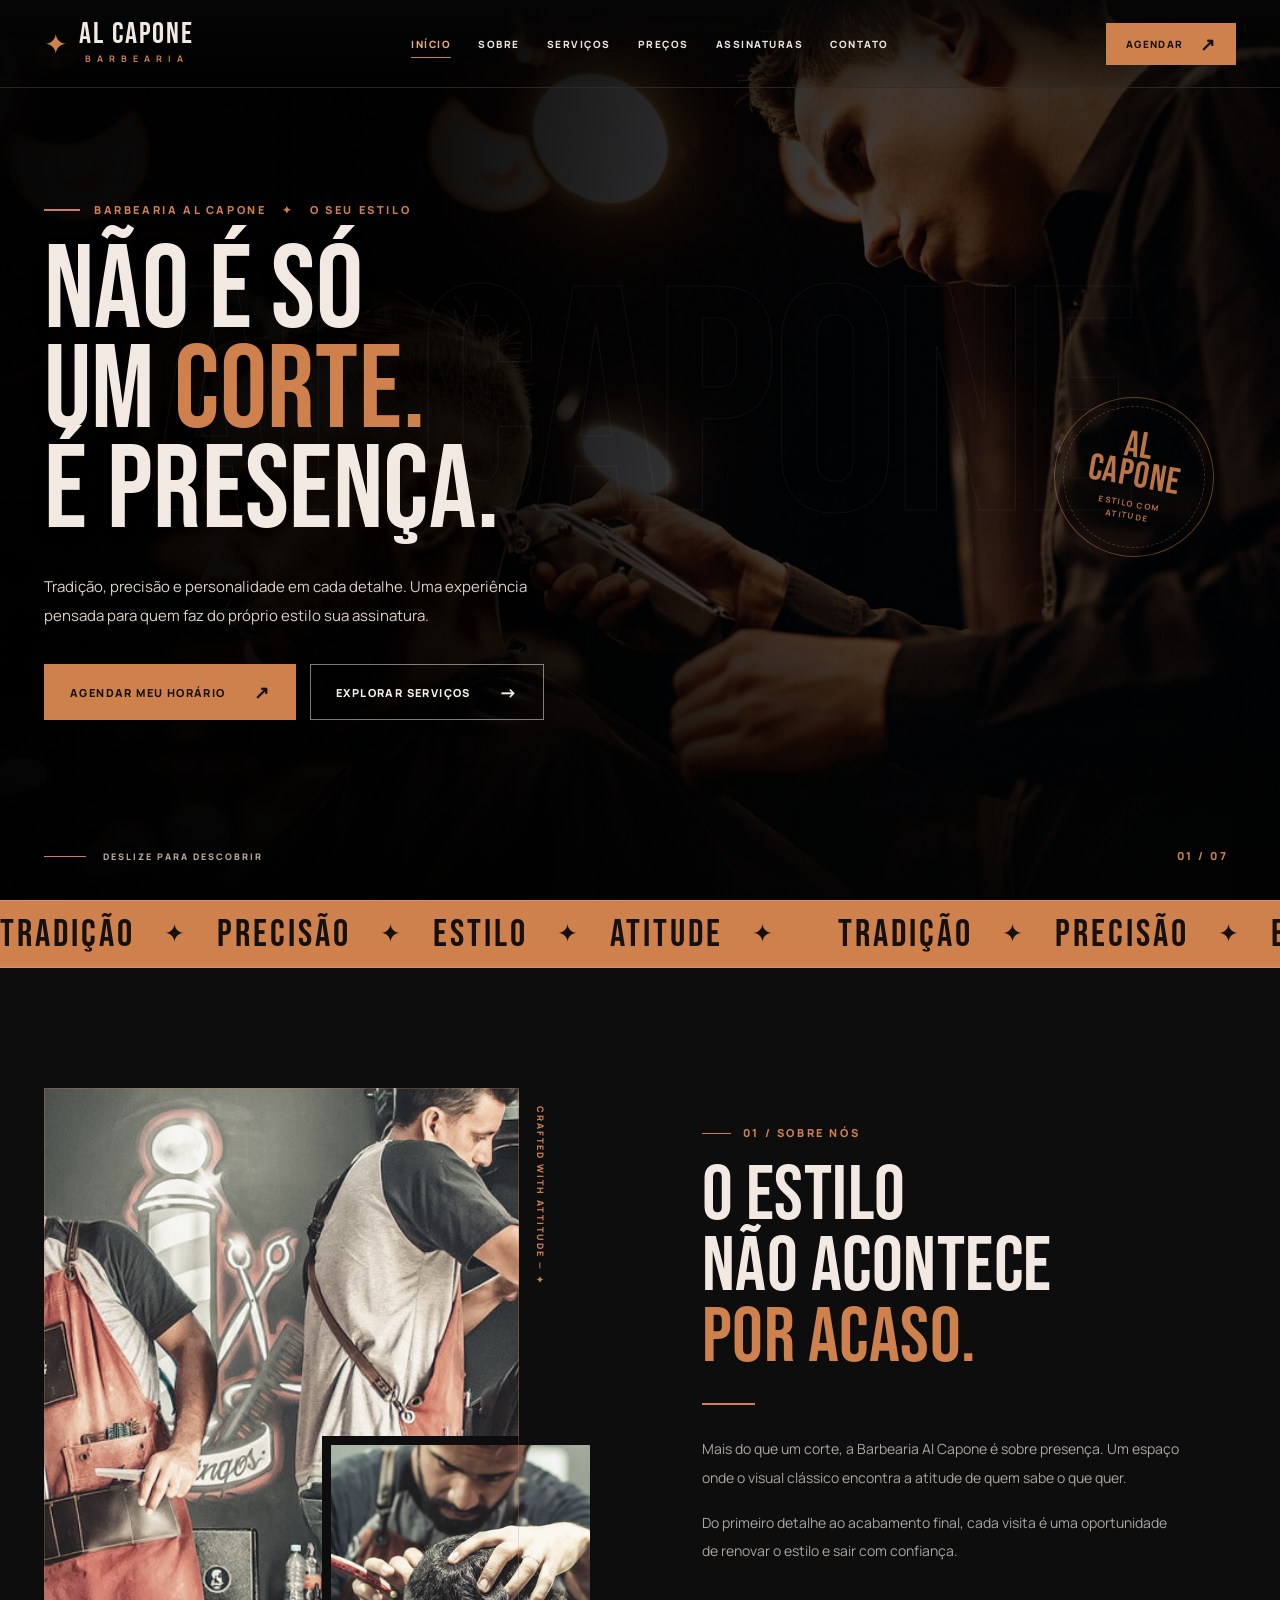
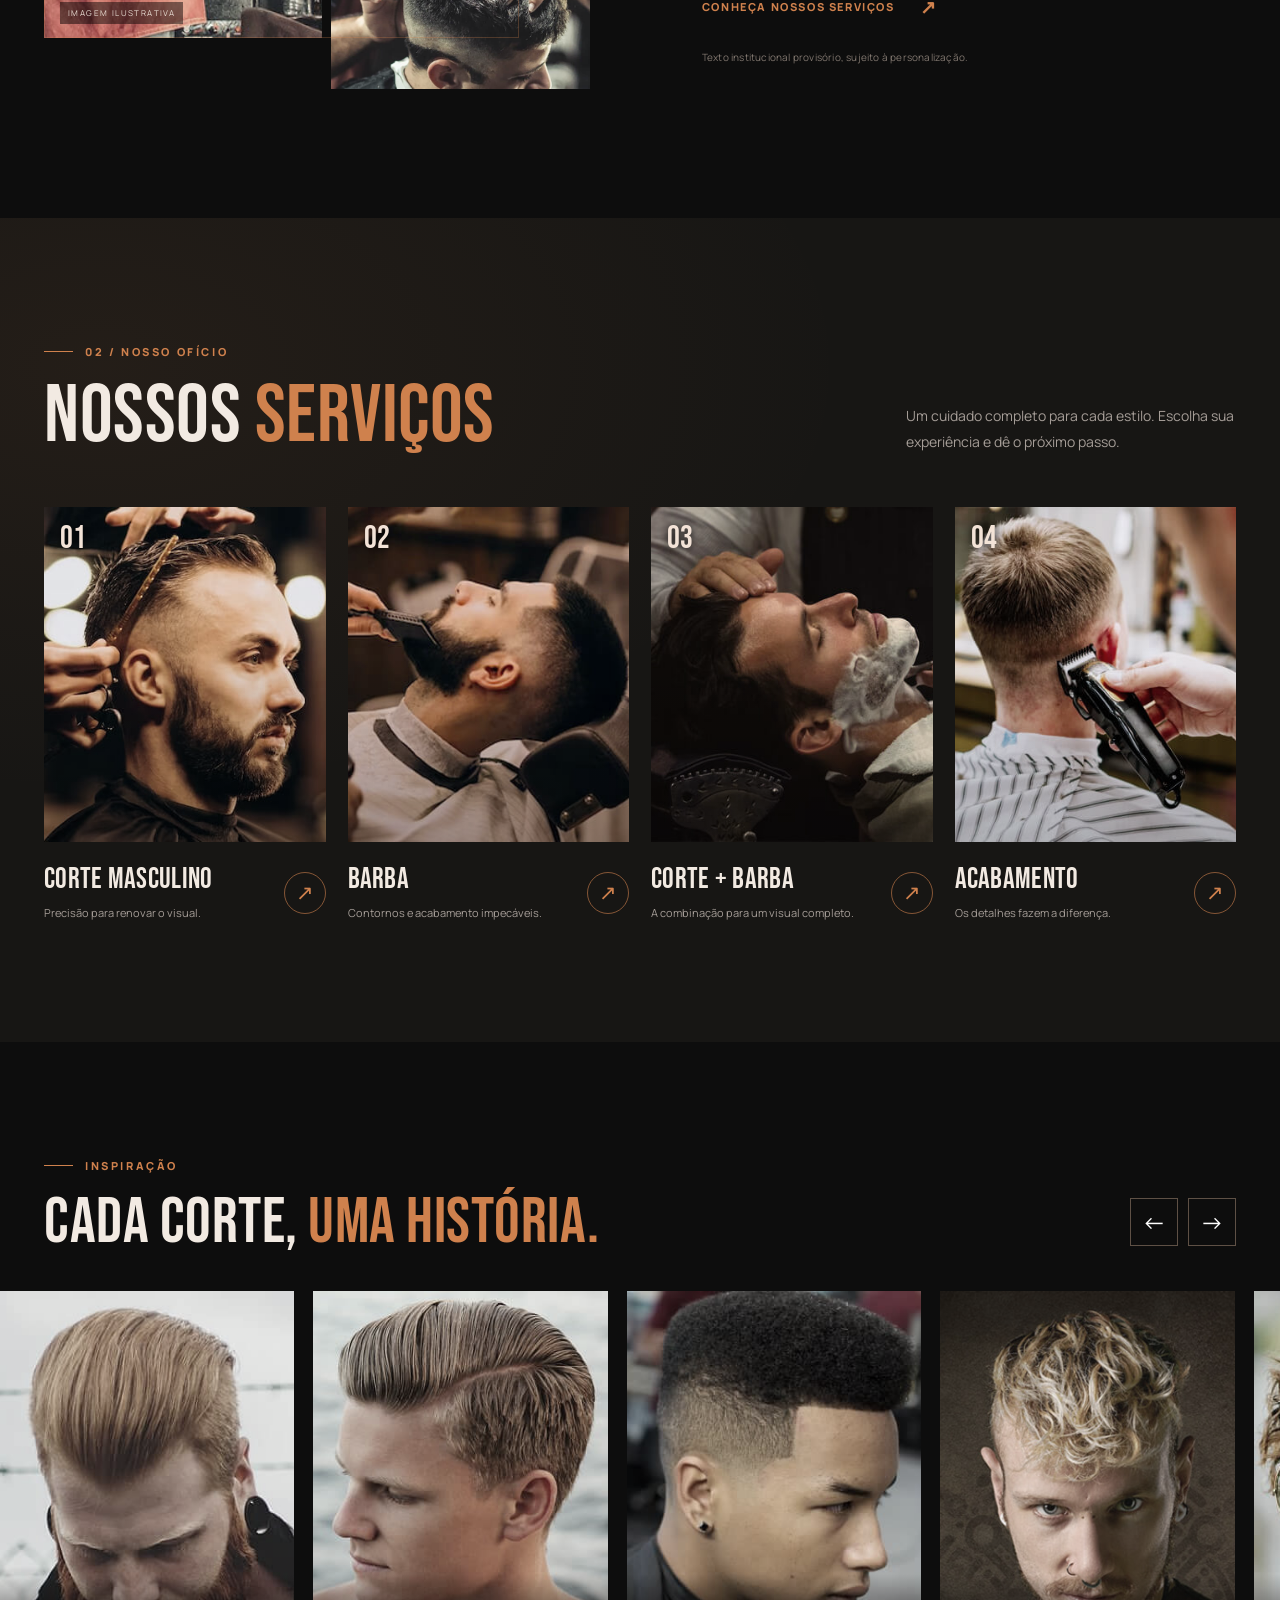
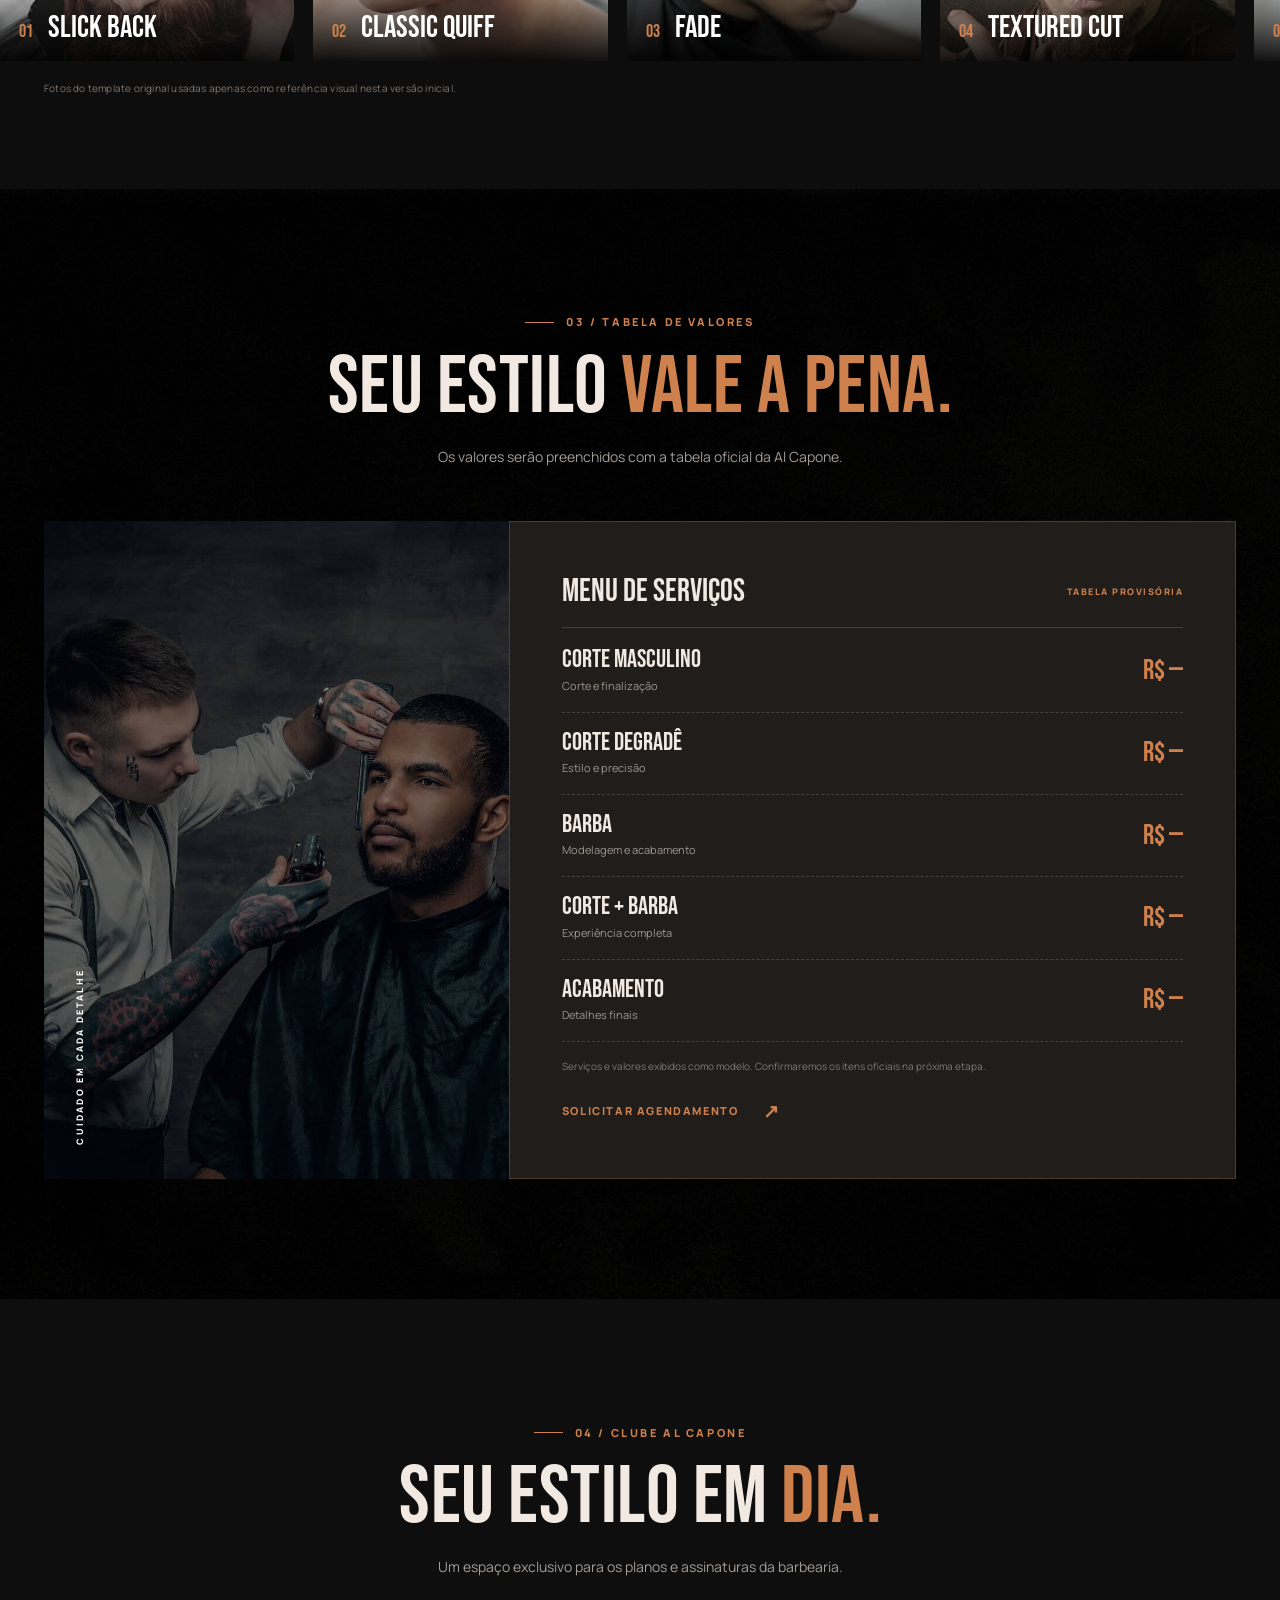
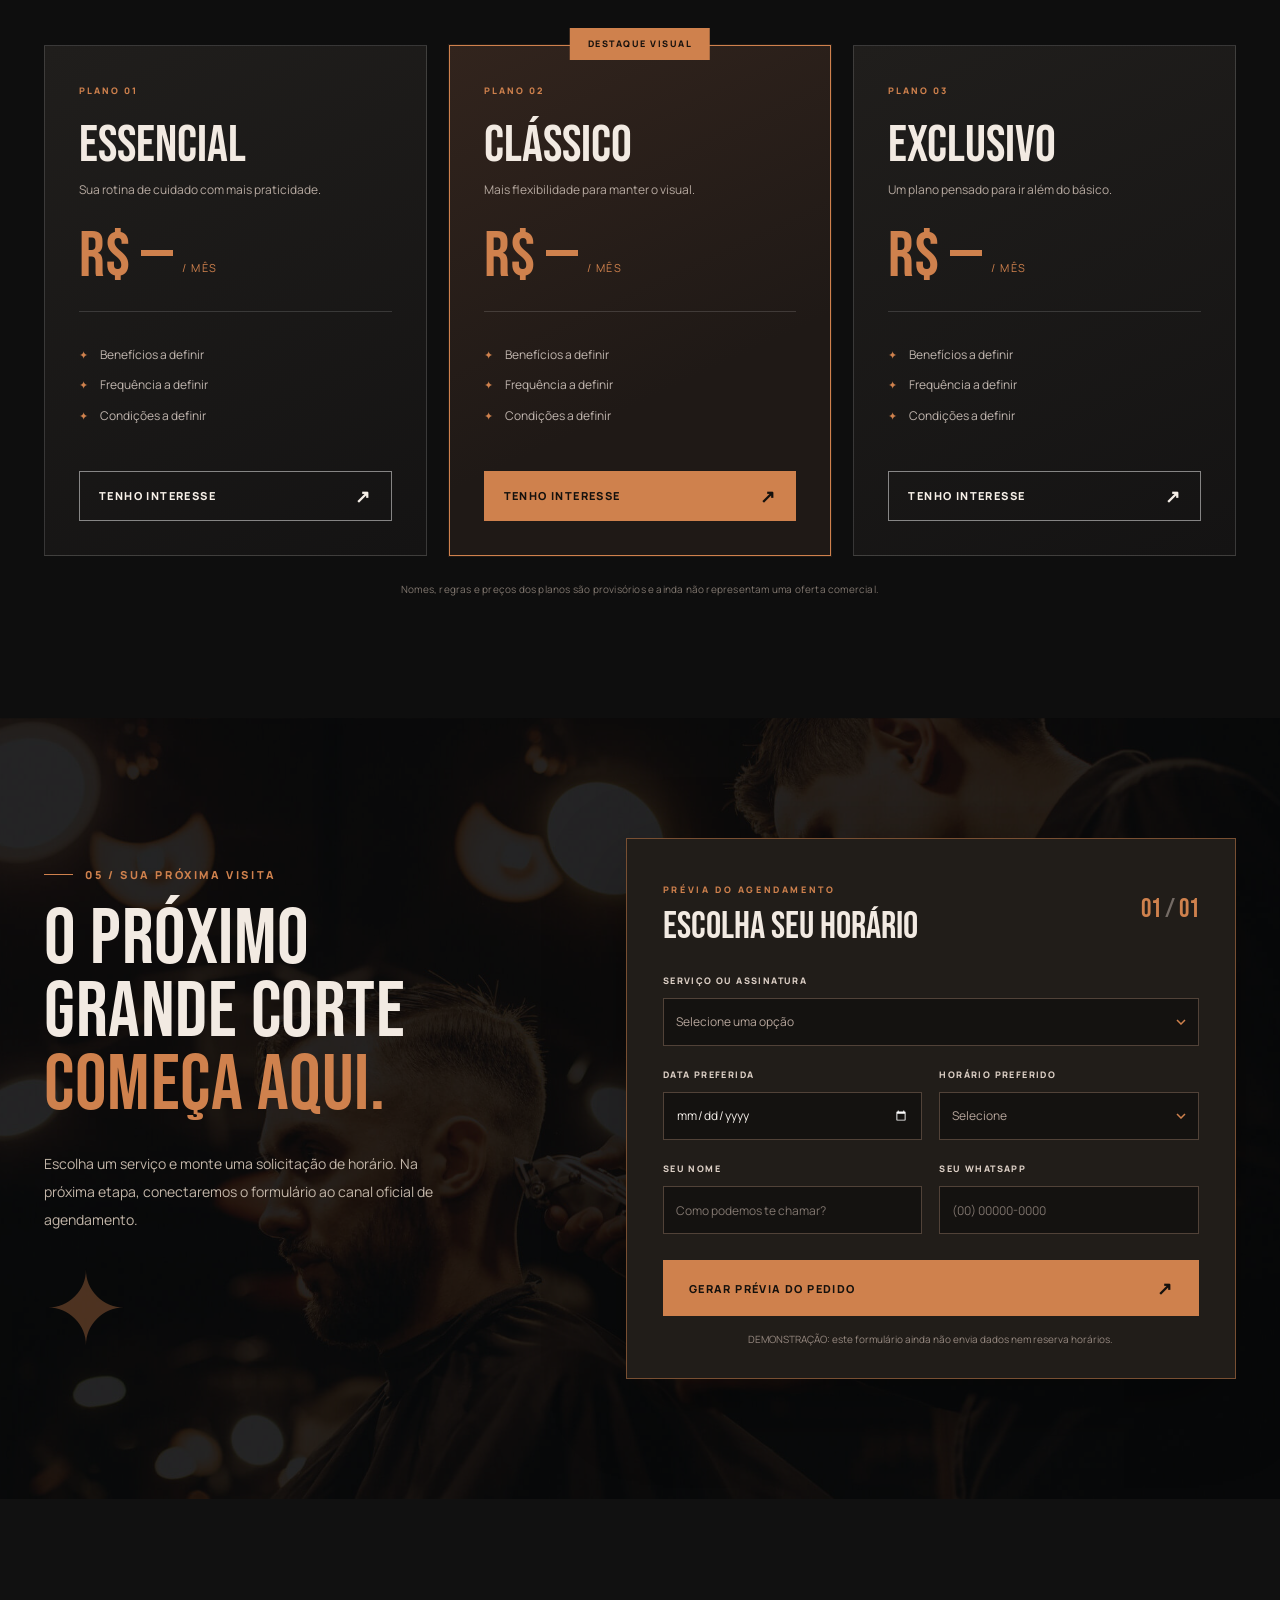
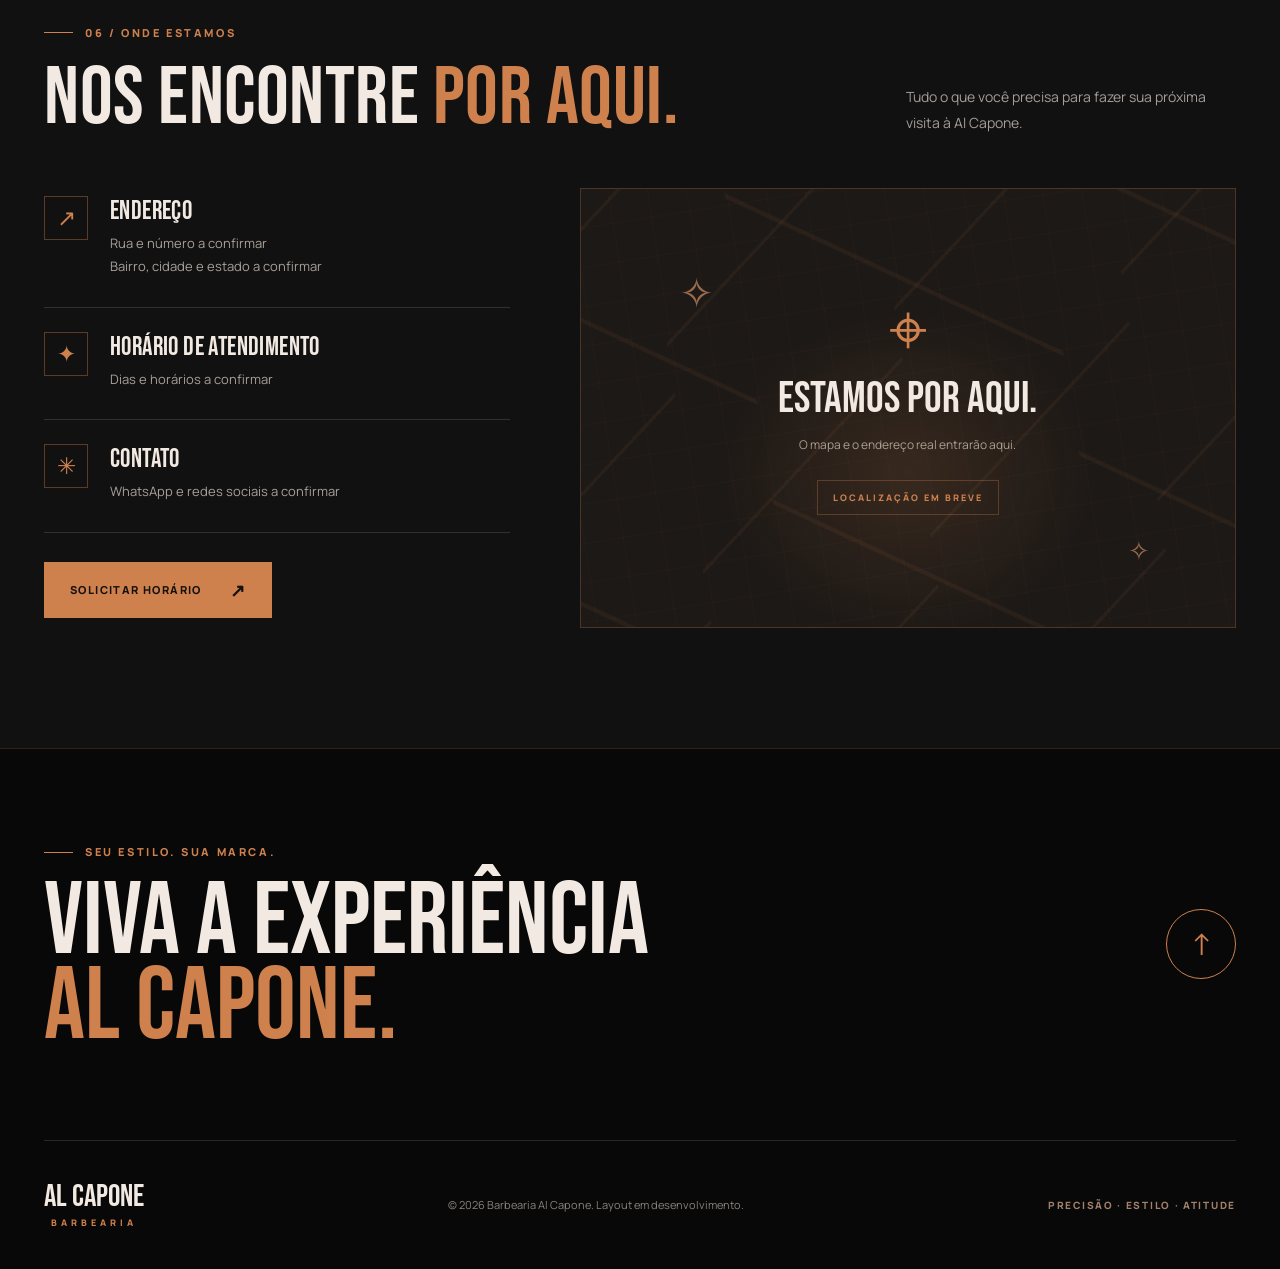
==== index.html @ a6a3bca3 "Add files via upload" ====
<!doctype html>
<html lang="pt-BR">
<head>
  <meta charset="utf-8">
  <meta name="viewport" content="width=device-width, initial-scale=1">
  <meta name="theme-color" content="#101010">
  <meta name="description" content="Barbearia Al Capone. Conheça a experiência, os serviços, os planos de assinatura e faça uma solicitação de agendamento.">
  <title>Barbearia Al Capone | Seu estilo tem presença</title>
  <link rel="preconnect" href="https://fonts.googleapis.com">
  <link rel="preconnect" href="https://fonts.gstatic.com" crossorigin>
  <link href="https://fonts.googleapis.com/css2?family=Bebas+Neue&family=Manrope:wght@400;500;600;700;800&display=swap" rel="stylesheet">
  <link rel="stylesheet" href="css/alcapone.css">
  <script defer src="js/alcapone.js"></script>
</head>
<body>
  <!-- CONTEÚDO PROVISÓRIO: substituir informações, fotos e vídeo quando forem enviados os materiais reais. -->
  <a class="skip-link" href="#conteudo">Pular para o conteúdo</a>
  <div class="reading-progress" id="reading-progress" aria-hidden="true"></div>

  <header class="site-header" id="site-header">
    <div class="container header-inner">
      <a class="brand" href="#inicio" aria-label="Barbearia Al Capone, voltar ao início">
        <span class="brand-mark" aria-hidden="true">✦</span>
        <span class="brand-name">AL CAPONE <small>BARBEARIA</small></span>
      </a>
      <nav class="desktop-nav" aria-label="Navegação principal">
        <a class="nav-link is-active" href="#inicio">Início</a>
        <a class="nav-link" href="#sobre">Sobre</a>
        <a class="nav-link" href="#servicos">Serviços</a>
        <a class="nav-link" href="#precos">Preços</a>
        <a class="nav-link" href="#assinaturas">Assinaturas</a>
        <a class="nav-link" href="#contato">Contato</a>
      </nav>
      <a href="#agendamento" class="button button-small header-cta">Agendar <span aria-hidden="true">↗</span></a>
      <button class="menu-toggle" id="menu-toggle" type="button" aria-label="Abrir menu" aria-expanded="false" aria-controls="mobile-nav"><span></span><span></span><span></span></button>
    </div>
    <nav class="mobile-nav" id="mobile-nav" aria-label="Navegação para celular" inert>
      <a href="#inicio">Início</a><a href="#sobre">Sobre</a><a href="#servicos">Serviços</a>
      <a href="#precos">Preços</a><a href="#assinaturas">Assinaturas</a><a href="#agendamento">Agendamento</a><a href="#contato">Contato</a>
    </nav>
  </header>

  <main id="conteudo">
    <section class="hero" id="inicio" aria-labelledby="hero-title">
      <video class="hero-video" autoplay muted loop playsinline preload="metadata" poster="images/background/9.jpg" aria-hidden="true">
        <source src="video/local-video-1.mp4" type="video/mp4">
      </video>
      <div class="hero-shade" aria-hidden="true"></div>
      <div class="hero-outline" aria-hidden="true">AL CAPONE</div>
      <div class="container hero-inner">
        <div class="hero-content" data-reveal>
          <p class="eyebrow"><span class="eyebrow-rule"></span> BARBEARIA AL CAPONE <span class="eyebrow-star">✦</span> O SEU ESTILO</p>
          <h1 id="hero-title">NÃO É SÓ<br>UM <em>CORTE.</em><br>É PRESENÇA.</h1>
          <p class="hero-copy">Tradição, precisão e personalidade em cada detalhe. Uma experiência pensada para quem faz do próprio estilo sua assinatura.</p>
          <div class="hero-actions">
            <a class="button" href="#agendamento">Agendar meu horário <span aria-hidden="true">↗</span></a>
            <a class="button button-outline" href="#servicos">Explorar serviços <span aria-hidden="true">→</span></a>
          </div>
        </div>
        <div class="hero-stamp" aria-hidden="true"><span>AL<br>CAPONE</span><small>ESTILO COM<br>ATITUDE</small></div>
      </div>
      <a class="scroll-cue" href="#sobre"><span class="scroll-line"></span> DESLIZE PARA DESCOBRIR</a>
      <div class="hero-index" aria-hidden="true">01 / 07</div>
    </section>

    <div class="marquee-band" aria-label="Tradição, estilo e atitude">
      <div class="marquee-track" aria-hidden="true">
        <span>TRADIÇÃO <b>✦</b> PRECISÃO <b>✦</b> ESTILO <b>✦</b> ATITUDE <b>✦</b></span>
        <span>TRADIÇÃO <b>✦</b> PRECISÃO <b>✦</b> ESTILO <b>✦</b> ATITUDE <b>✦</b></span>
        <span>TRADIÇÃO <b>✦</b> PRECISÃO <b>✦</b> ESTILO <b>✦</b> ATITUDE <b>✦</b></span>
      </div>
    </div>

    <section class="section about-section" id="sobre" aria-labelledby="about-heading">
      <div class="container about-grid">
        <div class="about-visual" data-reveal>
          <div class="about-frame about-frame-main"><img src="images/gallery/gallery-item-4.jpg" alt="Interior de uma barbearia com profissionais em atendimento" loading="lazy"><span class="image-label">IMAGEM ILUSTRATIVA</span></div>
          <div class="about-frame about-frame-secondary"><img src="images/gallery/gallery-item-6.jpg" alt="Barbeiro realizando um corte de cabelo" loading="lazy"></div>
          <span class="about-visual-caption" aria-hidden="true">CRAFTED WITH ATTITUDE — ✦</span>
        </div>
        <div class="about-text" data-reveal>
          <p class="section-kicker"><span>01 / SOBRE NÓS</span></p>
          <h2 id="about-heading" class="section-title">O ESTILO<br>NÃO ACONTECE<br><em>POR ACASO.</em></h2>
          <div class="small-rule"></div>
          <p>Mais do que um corte, a Barbearia Al Capone é sobre presença. Um espaço onde o visual clássico encontra a atitude de quem sabe o que quer.</p>
          <p>Do primeiro detalhe ao acabamento final, cada visita é uma oportunidade de renovar o estilo e sair com confiança.</p>
          <a class="text-link" href="#servicos">CONHEÇA NOSSOS SERVIÇOS <span aria-hidden="true">↗</span></a>
          <p class="content-note">Texto institucional provisório, sujeito à personalização.</p>
        </div>
      </div>
    </section>

    <section class="section services-section" id="servicos" aria-labelledby="services-heading">
      <div class="container">
        <div class="section-heading" data-reveal>
          <div><p class="section-kicker"><span>02 / NOSSO OFÍCIO</span></p><h2 id="services-heading" class="section-title">NOSSOS <em>SERVIÇOS</em></h2></div>
          <p class="section-intro">Um cuidado completo para cada estilo. Escolha sua experiência e dê o próximo passo.</p>
        </div>
        <div class="service-grid">
          <article class="service-card" data-reveal>
            <div class="service-photo"><img src="images/services/1.jpg" alt="Demonstração de corte de cabelo masculino" loading="lazy"><span class="service-no">01</span></div>
            <div class="service-meta"><div><h3>CORTE MASCULINO</h3><p>Precisão para renovar o visual.</p></div><button type="button" class="round-arrow service-book" data-service="Corte masculino" aria-label="Selecionar corte masculino para agendar">↗</button></div>
          </article>
          <article class="service-card" data-reveal>
            <div class="service-photo"><img src="images/services/2.jpg" alt="Demonstração de cuidado e acabamento de barba" loading="lazy"><span class="service-no">02</span></div>
            <div class="service-meta"><div><h3>BARBA</h3><p>Contornos e acabamento impecáveis.</p></div><button type="button" class="round-arrow service-book" data-service="Barba" aria-label="Selecionar barba para agendar">↗</button></div>
          </article>
          <article class="service-card" data-reveal>
            <div class="service-photo"><img src="images/services/3.jpg" alt="Demonstração de barbear tradicional" loading="lazy"><span class="service-no">03</span></div>
            <div class="service-meta"><div><h3>CORTE + BARBA</h3><p>A combinação para um visual completo.</p></div><button type="button" class="round-arrow service-book" data-service="Corte + barba" aria-label="Selecionar corte e barba para agendar">↗</button></div>
          </article>
          <article class="service-card" data-reveal>
            <div class="service-photo"><img src="images/services/4.jpg" alt="Demonstração de acabamento de corte com máquina" loading="lazy"><span class="service-no">04</span></div>
            <div class="service-meta"><div><h3>ACABAMENTO</h3><p>Os detalhes fazem a diferença.</p></div><button type="button" class="round-arrow service-book" data-service="Acabamento" aria-label="Selecionar acabamento para agendar">↗</button></div>
          </article>
        </div>
      </div>
    </section>

    <section class="styles-section" id="estilos" aria-labelledby="styles-heading">
      <div class="container styles-header" data-reveal>
        <div><p class="section-kicker"><span>INSPIRAÇÃO</span></p><h2 id="styles-heading" class="section-title">CADA CORTE, <em>UMA HISTÓRIA.</em></h2></div>
        <div class="slider-controls"><button type="button" id="styles-prev" aria-label="Ver estilos anteriores">←</button><button type="button" id="styles-next" aria-label="Ver próximos estilos">→</button></div>
      </div>
      <div class="styles-track" id="styles-track" tabindex="0" aria-label="Galeria horizontal de estilos de cabelo">
        <figure class="style-item"><img src="images/hairstyles/1.jpg" alt="Inspiração de cabelo penteado para trás" loading="lazy"><figcaption>01 <strong>SLICK BACK</strong></figcaption></figure>
        <figure class="style-item"><img src="images/hairstyles/2.jpg" alt="Inspiração de corte quiff clássico" loading="lazy"><figcaption>02 <strong>CLASSIC QUIFF</strong></figcaption></figure>
        <figure class="style-item"><img src="images/hairstyles/3.jpg" alt="Inspiração de corte degradê curto" loading="lazy"><figcaption>03 <strong>FADE</strong></figcaption></figure>
        <figure class="style-item"><img src="images/hairstyles/4.jpg" alt="Inspiração de corte com textura" loading="lazy"><figcaption>04 <strong>TEXTURED CUT</strong></figcaption></figure>
        <figure class="style-item"><img src="images/hairstyles/5.jpg" alt="Inspiração de corte contemporâneo" loading="lazy"><figcaption>05 <strong>MODERN STYLE</strong></figcaption></figure>
        <figure class="style-item"><img src="images/hairstyles/6.jpg" alt="Inspiração de corte masculino clássico" loading="lazy"><figcaption>06 <strong>CLASSIC CUT</strong></figcaption></figure>
      </div>
      <div class="container"><p class="content-note">Fotos do template original usadas apenas como referência visual nesta versão inicial.</p></div>
    </section>

    <section class="section prices-section" id="precos" aria-labelledby="prices-heading">
      <div class="container">
        <div class="section-heading centered" data-reveal><p class="section-kicker"><span>03 / TABELA DE VALORES</span></p><h2 id="prices-heading" class="section-title">SEU ESTILO <em>VALE A PENA.</em></h2><p>Os valores serão preenchidos com a tabela oficial da Al Capone.</p></div>
        <div class="prices-layout">
          <div class="price-photo" data-reveal><img src="images/background/6.jpg" alt="Corte e atendimento masculino em barbearia" loading="lazy"><div class="photo-vertical">CUIDADO EM CADA DETALHE</div></div>
          <div class="price-panel" data-reveal>
            <div class="price-panel-top"><h3>MENU DE SERVIÇOS</h3><span>TABELA PROVISÓRIA</span></div>
            <div class="price-list">
              <div class="price-row"><div><h4>CORTE MASCULINO</h4><p>Corte e finalização</p></div><span>R$ —</span></div>
              <div class="price-row"><div><h4>CORTE DEGRADÊ</h4><p>Estilo e precisão</p></div><span>R$ —</span></div>
              <div class="price-row"><div><h4>BARBA</h4><p>Modelagem e acabamento</p></div><span>R$ —</span></div>
              <div class="price-row"><div><h4>CORTE + BARBA</h4><p>Experiência completa</p></div><span>R$ —</span></div>
              <div class="price-row"><div><h4>ACABAMENTO</h4><p>Detalhes finais</p></div><span>R$ —</span></div>
            </div>
            <p class="price-disclaimer">Serviços e valores exibidos como modelo. Confirmaremos os itens oficiais na próxima etapa.</p>
            <a href="#agendamento" class="text-link">SOLICITAR AGENDAMENTO <span aria-hidden="true">↗</span></a>
          </div>
        </div>
      </div>
    </section>

    <section class="section subscriptions-section" id="assinaturas" aria-labelledby="subscriptions-heading">
      <div class="container">
        <div class="section-heading centered" data-reveal><p class="section-kicker"><span>04 / CLUBE AL CAPONE</span></p><h2 id="subscriptions-heading" class="section-title">SEU ESTILO EM <em>DIA.</em></h2><p>Um espaço exclusivo para os planos e assinaturas da barbearia.</p></div>
        <div class="plan-grid">
          <article class="plan-card" data-reveal><span class="plan-ordinal">PLANO 01</span><h3>ESSENCIAL</h3><p class="plan-description">Sua rotina de cuidado com mais praticidade.</p><div class="plan-price"><span>R$ —</span><small>/ MÊS</small></div><div class="plan-divider"></div><ul><li>Benefícios a definir</li><li>Frequência a definir</li><li>Condições a definir</li></ul><button type="button" class="button button-outline plan-book" data-service="Interesse no plano Essencial">TENHO INTERESSE <span aria-hidden="true">↗</span></button></article>
          <article class="plan-card is-featured" data-reveal><span class="plan-badge">DESTAQUE VISUAL</span><span class="plan-ordinal">PLANO 02</span><h3>CLÁSSICO</h3><p class="plan-description">Mais flexibilidade para manter o visual.</p><div class="plan-price"><span>R$ —</span><small>/ MÊS</small></div><div class="plan-divider"></div><ul><li>Benefícios a definir</li><li>Frequência a definir</li><li>Condições a definir</li></ul><button type="button" class="button plan-book" data-service="Interesse no plano Clássico">TENHO INTERESSE <span aria-hidden="true">↗</span></button></article>
          <article class="plan-card" data-reveal><span class="plan-ordinal">PLANO 03</span><h3>EXCLUSIVO</h3><p class="plan-description">Um plano pensado para ir além do básico.</p><div class="plan-price"><span>R$ —</span><small>/ MÊS</small></div><div class="plan-divider"></div><ul><li>Benefícios a definir</li><li>Frequência a definir</li><li>Condições a definir</li></ul><button type="button" class="button button-outline plan-book" data-service="Interesse no plano Exclusivo">TENHO INTERESSE <span aria-hidden="true">↗</span></button></article>
        </div>
        <p class="content-note centered-note">Nomes, regras e preços dos planos são provisórios e ainda não representam uma oferta comercial.</p>
      </div>
    </section>

    <section class="section booking-section" id="agendamento" aria-labelledby="booking-heading">
      <div class="booking-overlay" aria-hidden="true"></div>
      <div class="container booking-grid">
        <div class="booking-intro" data-reveal><p class="section-kicker"><span>05 / SUA PRÓXIMA VISITA</span></p><h2 id="booking-heading" class="section-title">O PRÓXIMO<br>GRANDE CORTE<br><em>COMEÇA AQUI.</em></h2><p>Escolha um serviço e monte uma solicitação de horário. Na próxima etapa, conectaremos o formulário ao canal oficial de agendamento.</p><div class="booking-deco" aria-hidden="true">✦</div></div>
        <div class="booking-card" data-reveal>
          <div class="booking-card-head"><div><span class="micro-label">PRÉVIA DO AGENDAMENTO</span><h3>ESCOLHA SEU HORÁRIO</h3></div><span class="booking-step">01 <span>/</span> 01</span></div>
          <form id="booking-form" novalidate>
            <div class="form-grid">
              <label class="field field-full" for="service"><span>SERVIÇO OU ASSINATURA</span><select id="service" name="service" required><option value="">Selecione uma opção</option><option>Corte masculino</option><option>Barba</option><option>Corte + barba</option><option>Acabamento</option><option>Interesse no plano Essencial</option><option>Interesse no plano Clássico</option><option>Interesse no plano Exclusivo</option></select></label>
              <label class="field" for="booking-date"><span>DATA PREFERIDA</span><input type="date" id="booking-date" name="date" required></label>
              <label class="field" for="booking-time"><span>HORÁRIO PREFERIDO</span><select id="booking-time" name="time" required><option value="">Selecione</option><option>09:00</option><option>10:00</option><option>11:00</option><option>12:00</option><option>13:00</option><option>14:00</option><option>15:00</option><option>16:00</option><option>17:00</option><option>18:00</option></select></label>
              <label class="field" for="booking-name"><span>SEU NOME</span><input id="booking-name" name="name" autocomplete="name" placeholder="Como podemos te chamar?" required maxlength="80"></label>
              <label class="field" for="booking-phone"><span>SEU WHATSAPP</span><input id="booking-phone" name="phone" type="tel" autocomplete="tel" inputmode="tel" placeholder="(00) 00000-0000" required maxlength="20"></label>
            </div>
            <button class="button booking-submit" type="submit">GERAR PRÉVIA DO PEDIDO <span aria-hidden="true">↗</span></button>
            <p class="booking-notice">DEMONSTRAÇÃO: este formulário ainda não envia dados nem reserva horários.</p>
            <div id="booking-result" class="booking-result" role="status" aria-live="polite" hidden></div>
          </form>
        </div>
      </div>
    </section>

    <section class="section contact-section" id="contato" aria-labelledby="contact-heading">
      <div class="container">
        <div class="section-heading" data-reveal><div><p class="section-kicker"><span>06 / ONDE ESTAMOS</span></p><h2 id="contact-heading" class="section-title">NOS ENCONTRE <em>POR AQUI.</em></h2></div><p class="section-intro">Tudo o que você precisa para fazer sua próxima visita à Al Capone.</p></div>
        <div class="contact-grid">
          <div class="contact-info" data-reveal>
            <div class="contact-item"><span class="contact-icon" aria-hidden="true">↗</span><div><h3>ENDEREÇO</h3><p>Rua e número a confirmar<br>Bairro, cidade e estado a confirmar</p></div></div>
            <div class="contact-item"><span class="contact-icon" aria-hidden="true">✦</span><div><h3>HORÁRIO DE ATENDIMENTO</h3><p>Dias e horários a confirmar</p></div></div>
            <div class="contact-item"><span class="contact-icon" aria-hidden="true">✳</span><div><h3>CONTATO</h3><p>WhatsApp e redes sociais a confirmar</p></div></div>
            <a href="#agendamento" class="button">SOLICITAR HORÁRIO <span aria-hidden="true">↗</span></a>
          </div>
          <div class="map-placeholder" aria-label="Espaço reservado para mapa e endereço da Barbearia Al Capone" data-reveal>
            <div class="map-grid" aria-hidden="true"></div><div class="map-cross map-cross-a" aria-hidden="true">✧</div><div class="map-cross map-cross-b" aria-hidden="true">✧</div>
            <div class="map-content"><span class="map-pin" aria-hidden="true">⌖</span><h3>ESTAMOS POR AQUI.</h3><p>O mapa e o endereço real entrarão aqui.</p><span class="map-coming">LOCALIZAÇÃO EM BREVE</span></div>
          </div>
        </div>
      </div>
    </section>
  </main>

  <footer class="site-footer">
    <div class="container">
      <div class="footer-top"><div><p class="section-kicker"><span>SEU ESTILO. SUA MARCA.</span></p><h2>VIVA A EXPERIÊNCIA<br><em>AL CAPONE.</em></h2></div><a href="#inicio" class="footer-top-link" aria-label="Voltar ao início">↑</a></div>
      <div class="footer-bottom"><a class="footer-brand" href="#inicio">AL CAPONE <span>BARBEARIA</span></a><p>© <span id="year">2026</span> Barbearia Al Capone. Layout em desenvolvimento.</p><span class="footer-signature">PRECISÃO · ESTILO · ATITUDE</span></div>
    </div>
  </footer>
</body>
</html>
---- css/alcapone.css ----
/*
 * BARBEARIA AL CAPONE — protótipo one-page
 * Paleta, tipografia e direção visual inspiradas no pacote Blaxcut enviado.
 * Variáveis para futura personalização: --accent, --ink, --cream, --display.
 */
:root{
  --ink:#0d0d0d; --ink2:#151515; --ink3:#1d1b19; --ink4:#24211f;
  --accent:#cf814d; --accent-light:#e6ad80; --accent-dark:#965731;
  --cream:#f2eae2; --muted:#a59d97; --rule:rgba(255,255,255,.13);
  --display:'Bebas Neue','Liberation Sans Narrow','Nimbus Sans Narrow',Impact,sans-serif;
  --body:'Manrope',Arial,sans-serif;
  --container:1210px; --header-height:88px;
}
*,*::before,*::after{box-sizing:border-box}
html{scroll-behavior:smooth;scroll-padding-top:var(--header-height);overflow-x:clip}
body{margin:0;overflow-x:hidden;background:var(--ink);color:var(--cream);font:400 15px/1.8 var(--body);-webkit-font-smoothing:antialiased}
body.menu-open{overflow:hidden}
::selection{background:var(--accent);color:#0e0e0e}
a{text-decoration:none;color:inherit}button,input,select{font:inherit}button{cursor:pointer}img{display:block;width:100%;height:auto}h1,h2,h3,h4,p,figure{margin:0}ul{margin:0;padding:0}button:focus-visible,a:focus-visible,input:focus-visible,select:focus-visible{outline:2px solid var(--accent-light);outline-offset:4px}
.container{width:min(var(--container),calc(100% - 88px));margin-inline:auto}.section{position:relative;padding:120px 0}.skip-link{position:fixed;z-index:200;top:-75px;left:20px;background:var(--accent);color:#111;padding:12px 18px}.skip-link:focus{top:12px}
.reading-progress{height:3px;width:0;background:var(--accent);position:fixed;z-index:120;top:0;left:0;pointer-events:none}
/* Header */
.site-header{position:fixed;z-index:110;top:0;left:0;width:100%;height:var(--header-height);border-bottom:1px solid rgba(255,255,255,.13);background:linear-gradient(180deg,rgba(6,6,6,.83),rgba(8,8,8,.08));transition:background .3s ease,box-shadow .3s ease,height .3s ease}
.site-header.has-scrolled{background:rgba(12,12,12,.97);box-shadow:0 12px 35px rgba(0,0,0,.2);height:76px}
.header-inner{height:100%;display:flex;align-items:center;gap:36px}.brand{flex:0 0 auto;display:flex;gap:12px;align-items:center;line-height:.8;white-space:nowrap}.brand-mark{font-size:28px;color:var(--accent);font-weight:400}.brand-name{font:400 30px/.81 var(--display);letter-spacing:1.9px}.brand-name small{display:block;margin-top:7px;text-align:center;font:700 9px/1.2 var(--body);letter-spacing:6px;color:var(--accent)}
.desktop-nav{display:flex;align-items:center;justify-content:center;gap:27px;flex:1;white-space:nowrap}.desktop-nav a{position:relative;padding:8px 0;color:#ece3db;font-size:10px;font-weight:800;text-transform:uppercase;letter-spacing:1.5px;transition:color .2s}.desktop-nav a::after{content:'';height:1px;position:absolute;left:0;right:100%;bottom:3px;background:var(--accent);transition:right .25s}.desktop-nav a:hover,.desktop-nav a.is-active{color:var(--accent-light)}.desktop-nav a:hover::after,.desktop-nav a.is-active::after{right:0}
.button{display:inline-flex;align-items:center;justify-content:center;gap:28px;border:1px solid var(--accent);border-radius:0;background:var(--accent);padding:15px 25px;min-height:56px;color:#15110d;font-size:11px;font-weight:800;line-height:1.2;letter-spacing:1.4px;text-transform:uppercase;white-space:nowrap;transition:background .25s,color .25s,transform .25s,border-color .25s}.button span{font-size:18px;line-height:1;transition:transform .25s}.button:hover{background:var(--accent-light);border-color:var(--accent-light);transform:translateY(-2px)}.button:hover span{transform:translate(2px,-2px)}.button-small{min-height:42px;padding:11px 19px;gap:16px;font-size:10px}.button-outline{background:transparent;border-color:rgba(255,255,255,.48);color:#f7f0e8}.button-outline:hover{color:#101010}
.menu-toggle{display:none;width:42px;height:42px;border:1px solid rgba(255,255,255,.2);background:transparent;padding:10px}.menu-toggle span{display:block;height:2px;background:var(--cream);margin:5px 0;transition:transform .2s,opacity .2s}.menu-toggle[aria-expanded=true] span:first-child{transform:translateY(7px) rotate(45deg)}.menu-toggle[aria-expanded=true] span:nth-child(2){opacity:0}.menu-toggle[aria-expanded=true] span:last-child{transform:translateY(-7px) rotate(-45deg)}.mobile-nav{display:none}
/* Hero */
.hero{height:min(930px,100svh);min-height:680px;position:relative;display:flex;align-items:center;overflow:hidden;background:#16110f url('../images/background/9.jpg') center/cover no-repeat}.hero-video{position:absolute;inset:0;width:100%;height:100%;object-fit:cover;opacity:.38;filter:grayscale(.25) contrast(1.12)}.hero-shade{position:absolute;inset:0;background:linear-gradient(90deg,rgba(0,0,0,.94) 0%,rgba(0,0,0,.87) 34%,rgba(0,0,0,.4) 70%,rgba(0,0,0,.57)),linear-gradient(0deg,rgba(5,5,5,.87),transparent 32%,rgba(0,0,0,.23))}.hero-outline{pointer-events:none;position:absolute;left:50%;top:46%;transform:translate(-50%,-50%);font:400 clamp(150px,25vw,380px)/.8 var(--display);letter-spacing:-7px;white-space:nowrap;color:transparent;-webkit-text-stroke:1px rgba(255,255,255,.07);opacity:.74}.hero-inner{position:relative;z-index:2;padding-top:90px;padding-bottom:70px}.hero-content{max-width:850px}.eyebrow,.section-kicker,.micro-label{font-weight:800;letter-spacing:2.6px;text-transform:uppercase;color:var(--accent);font-size:11px}.eyebrow{display:flex;gap:14px;align-items:center;margin-bottom:22px;flex-wrap:wrap}.eyebrow-rule{width:36px;height:2px;background:var(--accent)}.eyebrow-star{margin-inline:2px;font-size:11px}.hero h1{font:400 clamp(75px,9.2vw,138px)/.85 var(--display);letter-spacing:.4px;text-transform:uppercase;text-shadow:0 5px 20px rgba(0,0,0,.09)}em{font-style:normal;color:var(--accent)}.hero-copy{max-width:515px;color:#ddd0c5;font-size:15px;line-height:1.95;margin-top:30px}.hero-actions{display:flex;gap:14px;flex-wrap:wrap;margin-top:34px}.hero-stamp{position:absolute;right:22px;top:54%;transform:translateY(-50%) rotate(10deg);width:160px;height:160px;border:1px solid rgba(207,129,77,.5);border-radius:50%;display:flex;flex-direction:column;align-items:center;justify-content:center;text-align:center;color:var(--accent);background:rgba(12,12,12,.2);opacity:.9}.hero-stamp::after{content:'';position:absolute;inset:8px;border:1px dashed rgba(207,129,77,.35);border-radius:50%}.hero-stamp span{font:400 37px/.76 var(--display);letter-spacing:1px}.hero-stamp small{font:700 8px/1.5 var(--body);letter-spacing:1.4px;margin-top:9px}.scroll-cue{position:absolute;z-index:2;bottom:35px;left:max(calc((100vw - var(--container))/2),44px);display:flex;align-items:center;gap:17px;font-size:9px;font-weight:800;letter-spacing:2px;color:#b9aaa0;transition:color .2s}.scroll-cue:hover{color:var(--accent)}.scroll-line{height:1px;width:42px;background:var(--accent)}.hero-index{position:absolute;right:52px;bottom:34px;color:var(--accent);font-size:11px;letter-spacing:2.5px;font-weight:800}
/* Marquee */
.marquee-band{background:var(--accent);border-block:1px solid #d89466;overflow:hidden;height:68px;display:flex;align-items:center;color:#16110e}.marquee-track{display:flex;gap:42px;width:max-content;animation:marquee 32s linear infinite}.marquee-track span{flex:0 0 auto;white-space:nowrap;font:400 38px/1 var(--display);letter-spacing:3px}.marquee-track b{font:400 25px var(--body);margin:0 20px;vertical-align:middle}@keyframes marquee{to{transform:translateX(-33.3333%)}}
/* Shared headings */
.section-kicker{margin-bottom:18px}.section-kicker span{display:inline-flex;align-items:center;gap:12px}.section-kicker span::before{content:'';display:inline-block;width:29px;height:1px;background:var(--accent)}.section-title{font:400 clamp(56px,6.4vw,94px)/.92 var(--display);letter-spacing:.5px;text-transform:uppercase;color:var(--cream)}.section-heading{display:flex;align-items:end;justify-content:space-between;gap:40px;margin-bottom:52px}.section-intro,.section-heading>p:last-child{max-width:330px;color:var(--muted);font-size:14px;line-height:1.85}.section-heading.centered{display:block;text-align:center}.section-heading.centered>p:last-child{max-width:520px;margin:18px auto 0}.small-rule{height:2px;width:53px;background:var(--accent);margin-block:30px}.text-link{display:inline-flex;align-items:center;gap:25px;margin-top:24px;font-weight:800;font-size:11px;letter-spacing:1.6px;color:var(--accent);transition:gap .3s,color .3s}.text-link:hover{color:var(--accent-light);gap:35px}.text-link span{font-size:19px}.content-note{margin-top:24px;font-size:10px;color:#81776f;letter-spacing:.2px}
/* About */
.about-section{background:var(--ink);overflow:hidden}.about-grid{display:grid;grid-template-columns:1.04fr 1fr;gap:clamp(60px,8vw,140px);align-items:center}.about-visual{height:610px;position:relative;padding:12px 80px 60px 0}.about-frame{position:absolute;overflow:hidden;background:#2c2928}.about-frame img{height:100%;object-fit:cover;filter:saturate(.72);transition:transform .8s}.about-frame:hover img{transform:scale(1.05)}.about-frame-main{top:0;left:0;right:80px;bottom:60px}.about-frame-secondary{width:50%;height:43%;bottom:0;right:0;border:9px solid var(--ink)}.about-frame-main::before{position:absolute;content:'';z-index:1;inset:0;border:1px solid rgba(207,129,77,.28);pointer-events:none}.image-label{position:absolute;bottom:14px;left:16px;z-index:2;color:#e9ded4;background:rgba(0,0,0,.48);padding:4px 8px;font-size:8px;letter-spacing:1.4px}.about-visual-caption{position:absolute;top:3%;right:51px;writing-mode:vertical-rl;font-size:9px;color:var(--accent);letter-spacing:2px;font-weight:800}.about-text .section-title{font-size:clamp(62px,6vw,91px)}.about-text>p:not(.section-kicker):not(.content-note){color:#ada49d;font-size:14px;line-height:2.05;margin-top:16px;max-width:480px}
/* Services */
.services-section{background:#171614;background-image:radial-gradient(ellipse at 8% 18%,rgba(207,129,77,.07),transparent 45%)}.service-grid{display:grid;grid-template-columns:repeat(4,minmax(0,1fr));gap:22px}.service-card{min-width:0}.service-photo{height:335px;position:relative;overflow:hidden;background:#272321}.service-photo::after{content:'';position:absolute;inset:0;background:linear-gradient(0deg,rgba(0,0,0,.25),transparent 58%);pointer-events:none}.service-photo img{height:100%;object-fit:cover;filter:saturate(.64);transition:transform .7s,filter .7s}.service-card:hover .service-photo img{transform:scale(1.09);filter:saturate(.9)}.service-no{position:absolute;z-index:2;top:16px;left:16px;color:#f3e3d7;font:400 32px/1 var(--display);text-shadow:0 0 10px #000}.service-meta{display:flex;gap:5px;align-items:center;justify-content:space-between;padding-top:22px}.service-meta h3{font:400 29px/1.1 var(--display);letter-spacing:.3px}.service-meta p{color:var(--muted);font-size:11px;margin-top:7px}.round-arrow{flex:0 0 auto;width:42px;height:42px;border:1px solid rgba(207,129,77,.6);border-radius:50%;background:transparent;color:var(--accent);font-size:21px;transition:background .25s,color .25s,transform .25s}.round-arrow:hover{background:var(--accent);color:#121212;transform:rotate(45deg)}
/* Inspiration slider */
.styles-section{padding:110px 0 92px;background:#0d0d0d;overflow:hidden}.styles-header{display:flex;justify-content:space-between;align-items:end;gap:30px;margin-bottom:38px}.styles-header .section-title{font-size:clamp(50px,5vw,77px)}.slider-controls{display:flex;gap:10px;padding-bottom:7px}.slider-controls button{width:48px;height:48px;border:1px solid #5e5045;background:transparent;color:#fff;font-size:24px;transition:.25s}.slider-controls button:hover{background:var(--accent);color:#151515;border-color:var(--accent)}.styles-track{padding-left:max(calc((100vw - var(--container))/2),44px);padding-right:44px;display:flex;gap:19px;overflow-x:auto;scroll-snap-type:x mandatory;scrollbar-width:thin;scrollbar-color:#473325 transparent;overscroll-behavior-inline:contain}.styles-track::-webkit-scrollbar{height:5px}.styles-track::-webkit-scrollbar-thumb{background:#473325}.style-item{flex:0 0 clamp(210px,23vw,325px);position:relative;scroll-snap-align:start;overflow:hidden;background:#161616}.style-item img{width:100%;height:370px;object-fit:cover;filter:grayscale(.28) saturate(.7);transition:transform .6s,filter .6s}.style-item:hover img{transform:scale(1.05);filter:grayscale(0) saturate(1)}.style-item figcaption{position:absolute;bottom:0;left:0;right:0;display:flex;align-items:baseline;gap:15px;background:linear-gradient(0deg,rgba(0,0,0,.9),transparent);padding:35px 19px 15px;color:var(--accent);font:400 18px var(--display)}.style-item figcaption strong{font:400 31px var(--display);color:#fff}.styles-section .content-note{margin-top:18px}
/* Pricing */
.prices-section{background:#161412 url('../images/background/7.jpg') center/cover;background-blend-mode:multiply}.prices-layout{display:grid;grid-template-columns:.78fr 1.22fr;min-height:530px;box-shadow:0 25px 70px rgba(0,0,0,.16)}.price-photo{position:relative;overflow:hidden;min-height:525px}.price-photo img{height:100%;object-fit:cover;filter:grayscale(.25) brightness(.77)}.photo-vertical{position:absolute;bottom:34px;left:28px;writing-mode:vertical-rl;transform:rotate(180deg);font-size:9px;letter-spacing:2.2px;color:#fff;font-weight:800}.price-panel{padding:50px 52px;background:#211d1a;border:1px solid rgba(207,129,77,.29)}.price-panel-top{display:flex;justify-content:space-between;align-items:center;gap:12px;padding-bottom:16px;border-bottom:1px solid rgba(255,255,255,.15)}.price-panel-top h3{font:400 32px var(--display)}.price-panel-top span{font-size:9px;color:var(--accent);font-weight:800;letter-spacing:1.5px}.price-list{margin-top:2px}.price-row{display:flex;align-items:center;justify-content:space-between;gap:20px;padding:16px 0;border-bottom:1px dashed rgba(255,255,255,.16)}.price-row h4{font:400 25px/1.1 var(--display)}.price-row p{margin-top:2px;color:#9e9690;font-size:11px}.price-row>span{font:400 28px/1 var(--display);color:var(--accent);white-space:nowrap}.price-disclaimer{color:#817973;font-size:10px;margin-top:16px;line-height:1.6}.price-panel .text-link{margin-top:20px}
/* Plans */
.subscriptions-section{background:#0e0e0e}.plan-grid{display:grid;grid-template-columns:repeat(3,minmax(0,1fr));gap:22px;margin-top:65px}.plan-card{position:relative;display:flex;flex-direction:column;min-height:495px;padding:37px 34px 34px;border:1px solid rgba(255,255,255,.15);background:linear-gradient(155deg,#201e1c,#141313);transition:transform .25s,border-color .25s,box-shadow .25s}.plan-card:hover{transform:translateY(-7px);border-color:rgba(207,129,77,.55)}.plan-card.is-featured{background:linear-gradient(155deg,#32241d,#1f1916 65%);border-color:var(--accent);box-shadow:0 0 0 1px rgba(207,129,77,.1)}.plan-badge{position:absolute;top:-18px;left:50%;transform:translateX(-50%);white-space:nowrap;background:var(--accent);color:#18120e;font-size:9px;letter-spacing:1.5px;font-weight:800;padding:8px 18px}.plan-ordinal{color:var(--accent);font-size:9px;font-weight:800;letter-spacing:2px}.plan-card h3{font:400 52px/.95 var(--display);margin-top:22px}.plan-description{font-size:12px;line-height:1.7;color:#b6a9a0;margin-top:10px;max-width:270px}.plan-price{display:flex;gap:9px;align-items:end;margin-top:30px;color:var(--accent)}.plan-price span{font:400 64px/.8 var(--display)}.plan-price small{font-size:11px;letter-spacing:1.5px;margin-bottom:4px}.plan-divider{height:1px;background:rgba(255,255,255,.14);margin:29px 0 23px}.plan-card ul{list-style:none;margin-bottom:35px}.plan-card li{font-size:12px;color:#c1b6af;margin:9px 0;display:flex;align-items:center;gap:12px}.plan-card li::before{content:'✦';color:var(--accent);font-size:11px}.plan-card .button{width:100%;min-height:50px;margin-top:auto;justify-content:space-between;padding:14px 19px}.centered-note{text-align:center}
/* Booking */
.booking-section{background:#171311 url('../images/background/9.jpg') center/cover;isolation:isolate}.booking-overlay{position:absolute;inset:0;background:rgba(10,9,9,.79);z-index:-1}.booking-grid{display:grid;grid-template-columns:.88fr 1.12fr;gap:clamp(50px,8vw,110px);align-items:center}.booking-intro .section-title{font-size:clamp(66px,6.2vw,104px)}.booking-intro>p:not(.section-kicker){color:#c2b5a8;max-width:410px;margin-top:28px;font-size:14px;line-height:2}.booking-deco{font-size:100px;line-height:1;color:rgba(207,129,77,.35);margin-top:22px}.booking-card{background:#211d19;border:1px solid rgba(207,129,77,.5);padding:35px 36px 30px;box-shadow:0 24px 75px rgba(0,0,0,.25)}.booking-card-head{display:flex;justify-content:space-between;gap:12px;align-items:center;margin-bottom:27px}.micro-label{font-size:9px}.booking-card-head h3{margin-top:7px;font:400 38px/1 var(--display)}.booking-step{font:400 26px var(--display);color:var(--accent)}.booking-step span{color:#746b65}.form-grid{display:grid;grid-template-columns:1fr 1fr;gap:21px 17px}.field{display:flex;flex-direction:column;min-width:0}.field-full{grid-column:1/-1}.field>span{font-size:9px;font-weight:800;letter-spacing:1.4px;color:#ddd0c6;margin-bottom:9px}.field input,.field select{appearance:none;border:1px solid #514238;border-radius:0;outline-offset:2px;background:#141210;color:#f6f0eb;width:100%;height:48px;padding:11px 12px;font-size:12px;min-width:0}.field select{padding-right:26px;background-image:url("data:image/svg+xml,%3Csvg xmlns='http://www.w3.org/2000/svg' width='10' height='6'%3E%3Cpath d='M1 1l4 4 4-4' fill='none' stroke='%23cf814d' stroke-width='1.5'/%3E%3C/svg%3E");background-repeat:no-repeat;background-position:right 12px center}.field select:invalid{color:#b6a59b}.field select option{color:#e7ded5;background:#141210}.field input::placeholder{color:#81766f}.field input[type=date]{color-scheme:dark}.booking-submit{width:100%;margin-top:26px;justify-content:space-between}.booking-notice{font-size:10px;color:#978981;text-align:center;line-height:1.7;margin-top:15px}.booking-result{background:#15120f;border-left:3px solid var(--accent);margin-top:24px;padding:18px 16px}.booking-result strong{font-size:11px;letter-spacing:1px;color:var(--accent)}.booking-result pre{white-space:pre-wrap;overflow-wrap:anywhere;color:#d7cec5;font:500 12px/1.75 var(--body);margin:14px 0}.booking-result .copy-button{padding:9px 13px;color:var(--accent);font-weight:800;letter-spacing:1px;font-size:10px;background:transparent;border:1px solid var(--accent)}.booking-result p{font-size:10px;color:#a69a91;margin-top:10px}
/* Contact */
.contact-section{background:#111}.contact-grid{display:grid;grid-template-columns:.83fr 1.17fr;gap:70px}.contact-info{padding:8px 0 10px}.contact-item{display:flex;gap:22px;padding:0 0 28px;margin-bottom:24px;border-bottom:1px solid var(--rule)}.contact-icon{width:44px;height:44px;border:1px solid rgba(207,129,77,.38);display:grid;place-items:center;color:var(--accent);flex:0 0 auto;font-size:23px}.contact-item h3{font:400 26px var(--display);letter-spacing:.4px;margin:0 0 5px}.contact-item p{font-size:13px;color:#a8a09a;line-height:1.8}.contact-info .button{margin-top:5px}.map-placeholder{min-height:405px;border:1px solid #493529;position:relative;display:grid;place-items:center;overflow:hidden;background:radial-gradient(ellipse at 50% 65%,rgba(207,129,77,.15),transparent 40%),#1d1916}.map-grid{position:absolute;inset:-20%;opacity:.5;background-image:linear-gradient(34deg,transparent 46%,rgba(207,129,77,.15) 46%,rgba(207,129,77,.15) 47%,transparent 47%),linear-gradient(-38deg,transparent 49%,rgba(207,129,77,.14) 49%,rgba(207,129,77,.14) 50%,transparent 50%),linear-gradient(rgba(207,129,77,.07) 1px,transparent 1px),linear-gradient(90deg,rgba(207,129,77,.07) 1px,transparent 1px);background-size:310px 310px,230px 230px,39px 39px,39px 39px;transform:rotate(-9deg)}.map-content{z-index:1;text-align:center;padding:25px}.map-pin{font:400 68px/.8 var(--display);color:var(--accent)}.map-content h3{font:400 44px/1.1 var(--display);margin-top:14px}.map-content p{color:#aa9d92;font-size:12px;margin:10px 0 27px}.map-coming{font-size:9px;letter-spacing:2px;font-weight:800;color:var(--accent);border:1px solid rgba(207,129,77,.3);padding:10px 15px}.map-cross{position:absolute;color:#9a6c4d}.map-cross-a{left:15%;top:15%;font-size:42px}.map-cross-b{right:13%;bottom:12%;font-size:26px}
/* Footer */
.site-footer{background:#080808;border-top:1px solid rgba(207,129,77,.2)}.footer-top{display:flex;align-items:center;justify-content:space-between;gap:30px;padding:90px 0;border-bottom:1px solid var(--rule)}.footer-top h2{font:400 clamp(60px,8vw,126px)/.83 var(--display)}.footer-top-link{width:70px;height:70px;border:1px solid var(--accent);border-radius:50%;display:grid;place-items:center;color:var(--accent);font-size:30px;transition:.3s}.footer-top-link:hover{background:var(--accent);color:#111;transform:translateY(-5px)}.footer-bottom{display:flex;align-items:center;justify-content:space-between;gap:25px;min-height:128px}.footer-brand{font:400 31px/1 var(--display);white-space:nowrap}.footer-brand span{display:block;color:var(--accent);font:800 9px var(--body);letter-spacing:4px;text-align:center;margin-top:4px}.footer-bottom p{font-size:11px;color:#89827e}.footer-signature{font-size:10px;font-weight:800;letter-spacing:1.7px;color:#a1806c}
/* Reveal */
.will-reveal{opacity:0;transform:translateY(34px);transition:opacity .75s ease,transform .75s cubic-bezier(.19,1,.22,1)}.will-reveal.is-visible{opacity:1;transform:translateY(0)}.service-grid [data-reveal]:nth-child(2),.plan-grid [data-reveal]:nth-child(2){transition-delay:.12s}.service-grid [data-reveal]:nth-child(3),.plan-grid [data-reveal]:nth-child(3){transition-delay:.2s}.service-grid [data-reveal]:nth-child(4){transition-delay:.28s}
@media (max-width:1240px){.desktop-nav{gap:17px}.desktop-nav a{font-size:9px;letter-spacing:1px}.header-inner{gap:24px}.brand-name{font-size:27px}.hero-stamp{right:5px;opacity:.6}.service-photo{height:300px}.about-grid{gap:65px}}
@media (max-width:1050px){.container{width:calc(100% - 56px)}.desktop-nav{gap:13px}.header-inner{gap:15px}.header-cta{padding:10px 14px}.service-grid{gap:15px}.service-photo{height:270px}.service-meta h3{font-size:25px}.about-visual{height:540px;padding-right:50px}.about-frame-main{right:50px}.contact-grid{gap:35px}.hero-stamp{display:none}}
@media (max-width:980px){:root{--header-height:77px}.site-header,.site-header.has-scrolled{height:77px;background:rgba(10,10,10,.94)}.header-inner{justify-content:space-between}.desktop-nav{display:none}.header-cta{margin-left:auto}.menu-toggle{display:block}.mobile-nav{display:flex;flex-direction:column;gap:0;position:absolute;top:77px;left:0;right:0;max-height:calc(100svh - 77px);overflow-y:auto;padding:10px 28px 30px;background:#151210;border-bottom:1px solid var(--accent);transform:translateY(-15px);opacity:0;visibility:hidden;pointer-events:none;transition:opacity .25s,transform .25s,visibility .25s}.mobile-nav.is-open{opacity:1;visibility:visible;pointer-events:auto;transform:translateY(0)}.mobile-nav a{padding:15px 2px;border-bottom:1px solid #38312c;font:400 28px var(--display)}.hero h1{font-size:clamp(73px,10.8vw,118px)}.about-grid{grid-template-columns:.95fr 1fr;gap:40px}.about-text .section-title{font-size:clamp(55px,6.5vw,77px)}.section{padding-block:96px}.service-grid{grid-template-columns:repeat(2,minmax(0,1fr));gap:34px 22px}.service-photo{height:370px}.style-item{flex-basis:270px}.booking-grid{grid-template-columns:1fr;gap:40px}.booking-intro .section-title{font-size:80px}.booking-deco{display:none}.booking-intro>p:not(.section-kicker){max-width:600px}.booking-card{max-width:730px}.plan-card{padding:29px 22px}.plan-card h3{font-size:44px}.plan-price span{font-size:55px}}
@media (max-width:760px){.container{width:calc(100% - 40px)}.hero{min-height:675px;height:90svh}.hero-inner{padding-top:65px}.hero h1{font-size:clamp(68px,12vw,92px)}.hero-copy{max-width:440px}.hero-actions{gap:10px}.scroll-cue{left:20px;bottom:27px}.hero-index{right:20px;bottom:24px}.section-title{font-size:clamp(57px,10vw,78px)}.section-heading{display:block;margin-bottom:37px}.section-intro,.section-heading>p:last-child{margin-top:13px;max-width:500px}.about-grid{grid-template-columns:1fr;gap:55px}.about-visual{height:520px;max-width:620px}.about-text{max-width:620px}.service-photo{height:340px}.styles-track{padding-left:20px;padding-right:20px}.prices-layout{grid-template-columns:1fr}.price-photo{min-height:300px;height:300px}.price-panel{padding:35px 30px}.plan-grid{grid-template-columns:1fr;margin-top:55px}.plan-card{min-height:0;padding:36px 35px}.plan-card h3{font-size:54px}.plan-card .button{margin-top:0}.plan-card ul{margin-bottom:29px}.contact-grid{grid-template-columns:1fr}.footer-top{padding:70px 0}.footer-bottom{padding:30px 0;min-height:unset;flex-wrap:wrap}.footer-bottom p{order:3;flex-basis:100%}}
@media (max-width:530px){.header-inner{gap:8px}.brand{gap:7px}.brand-mark{font-size:20px}.brand-name{font-size:24px}.brand-name small{font-size:7px;letter-spacing:5px}.header-cta{display:none}.hero{min-height:630px;height:90svh}.hero-shade{background:linear-gradient(90deg,rgba(0,0,0,.91),rgba(0,0,0,.62)),linear-gradient(0deg,rgba(0,0,0,.8),transparent 40%)}.hero h1{font-size:clamp(59px,14vw,75px)}.hero-copy{font-size:13px;line-height:1.8;margin-top:24px}.eyebrow{font-size:9px;letter-spacing:1.3px;gap:8px}.eyebrow-rule{width:20px}.hero-actions{flex-direction:column;align-items:flex-start}.hero-actions .button{min-height:48px;width:100%;max-width:300px;justify-content:space-between}.hero-index{display:none}.marquee-band{height:52px}.marquee-track span{font-size:30px}.marquee-track b{font-size:17px}.section{padding:75px 0}.section-kicker{font-size:10px}.section-title{font-size:clamp(53px,11vw,70px)}.about-visual{height:370px;padding-right:35px;padding-bottom:38px}.about-frame-main{right:35px;bottom:38px}.about-frame-secondary{border-width:6px}.about-visual-caption{right:18px}.about-text .section-title{font-size:clamp(58px,11vw,72px)}.service-grid{grid-template-columns:1fr;gap:30px}.service-photo{height:390px}.service-meta h3{font-size:29px}.styles-section{padding:75px 0 65px}.styles-header{display:block}.styles-header .section-title{font-size:clamp(49px,10vw,65px)}.slider-controls{margin-top:20px}.style-item{flex-basis:245px}.style-item img{height:325px}.price-panel{padding:28px 20px}.price-panel-top h3{font-size:27px}.price-panel-top span{font-size:8px}.price-row h4{font-size:23px}.price-row>span{font-size:25px}.booking-intro .section-title{font-size:clamp(63px,12vw,80px)}.booking-card{padding:27px 20px}.booking-card-head h3{font-size:33px}.form-grid{grid-template-columns:1fr}.field-full{grid-column:auto}.booking-card .booking-submit{font-size:10px;letter-spacing:.6px}.contact-grid{gap:24px}.map-placeholder{min-height:340px}.footer-top h2{font-size:clamp(57px,12vw,88px)}.footer-top-link{width:49px;height:49px;flex:0 0 auto}.footer-signature{font-size:9px}}
@media (max-width:375px){.hero h1{font-size:49px}.hero-copy{font-size:12px}.hero{min-height:650px}.brand-name{font-size:22px}.style-item{flex-basis:220px}.style-item img{height:290px}}
@media (prefers-reduced-motion: reduce){html{scroll-behavior:auto}.marquee-track{animation:none}.will-reveal{opacity:1!important;transform:none!important;transition:none!important}*,*::before,*::after{scroll-behavior:auto!important;transition-duration:.01ms!important;animation-duration:.01ms!important;animation-iteration-count:1!important}}
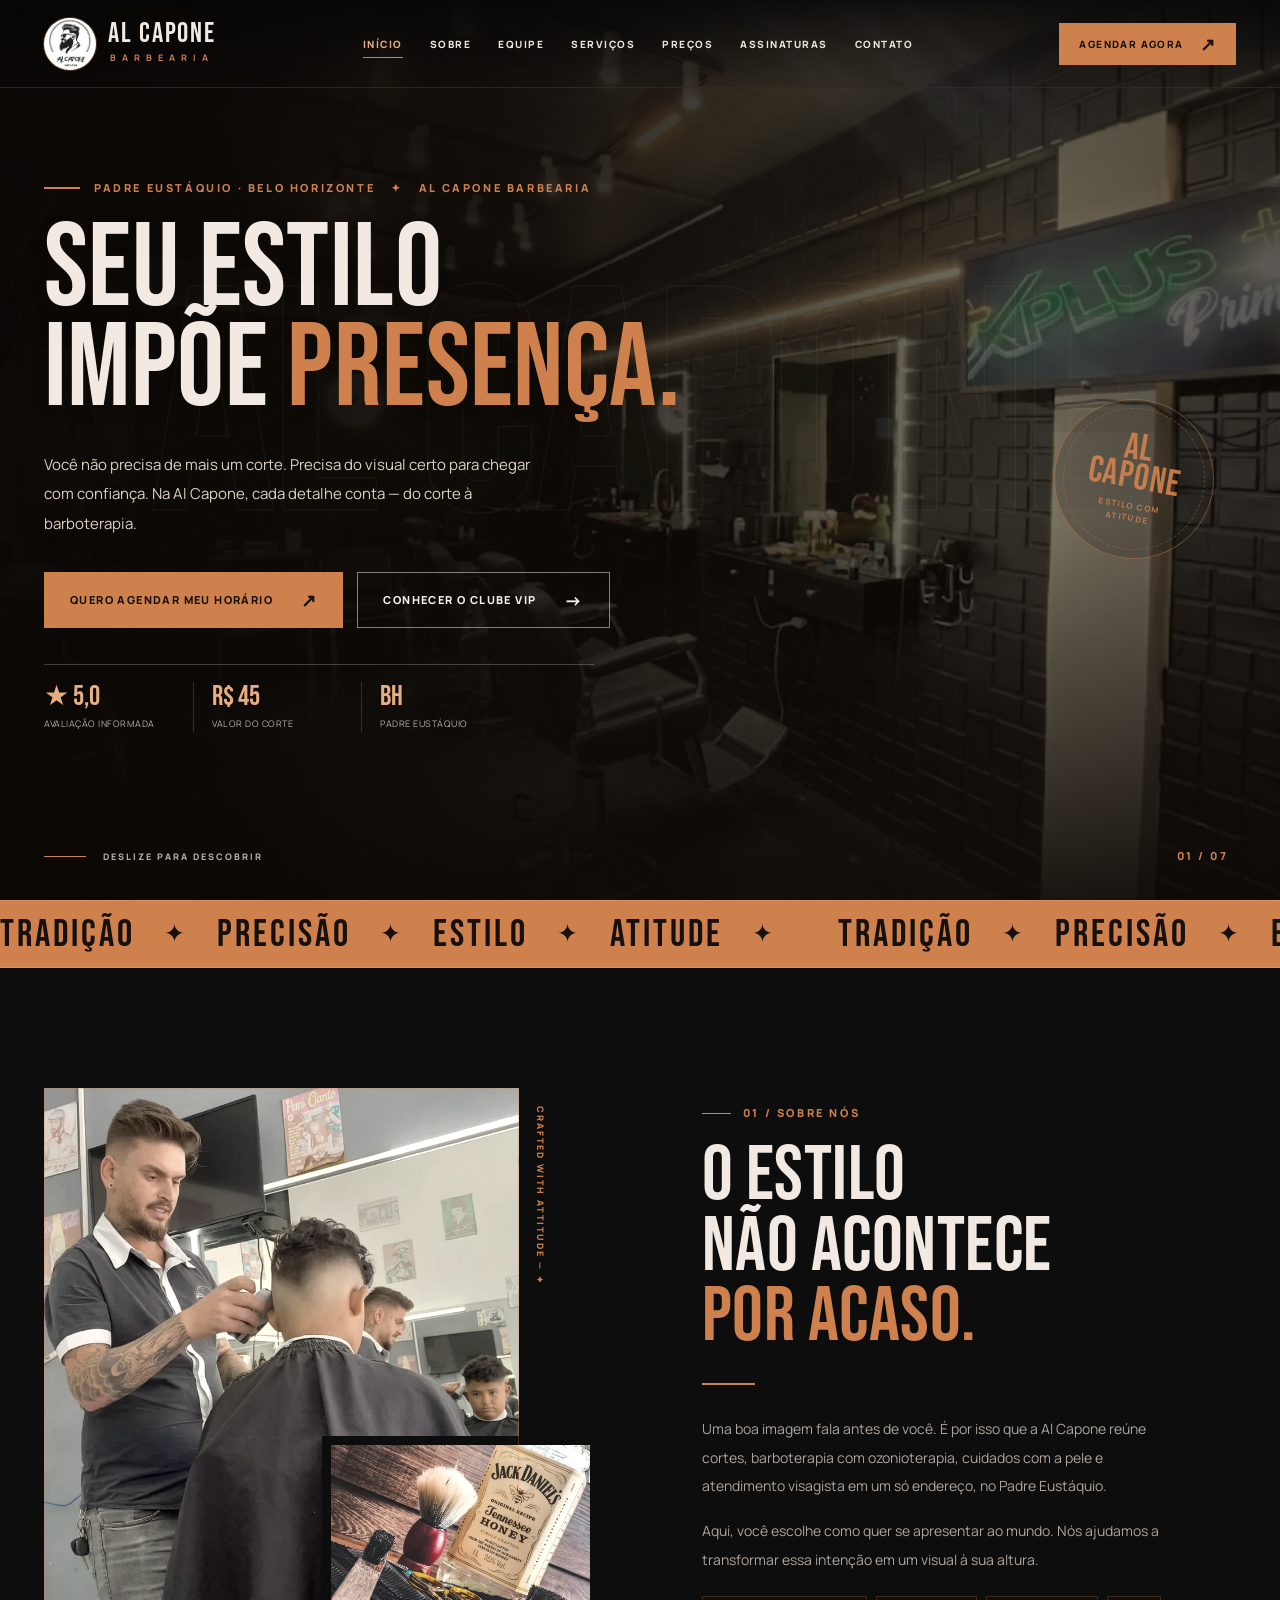
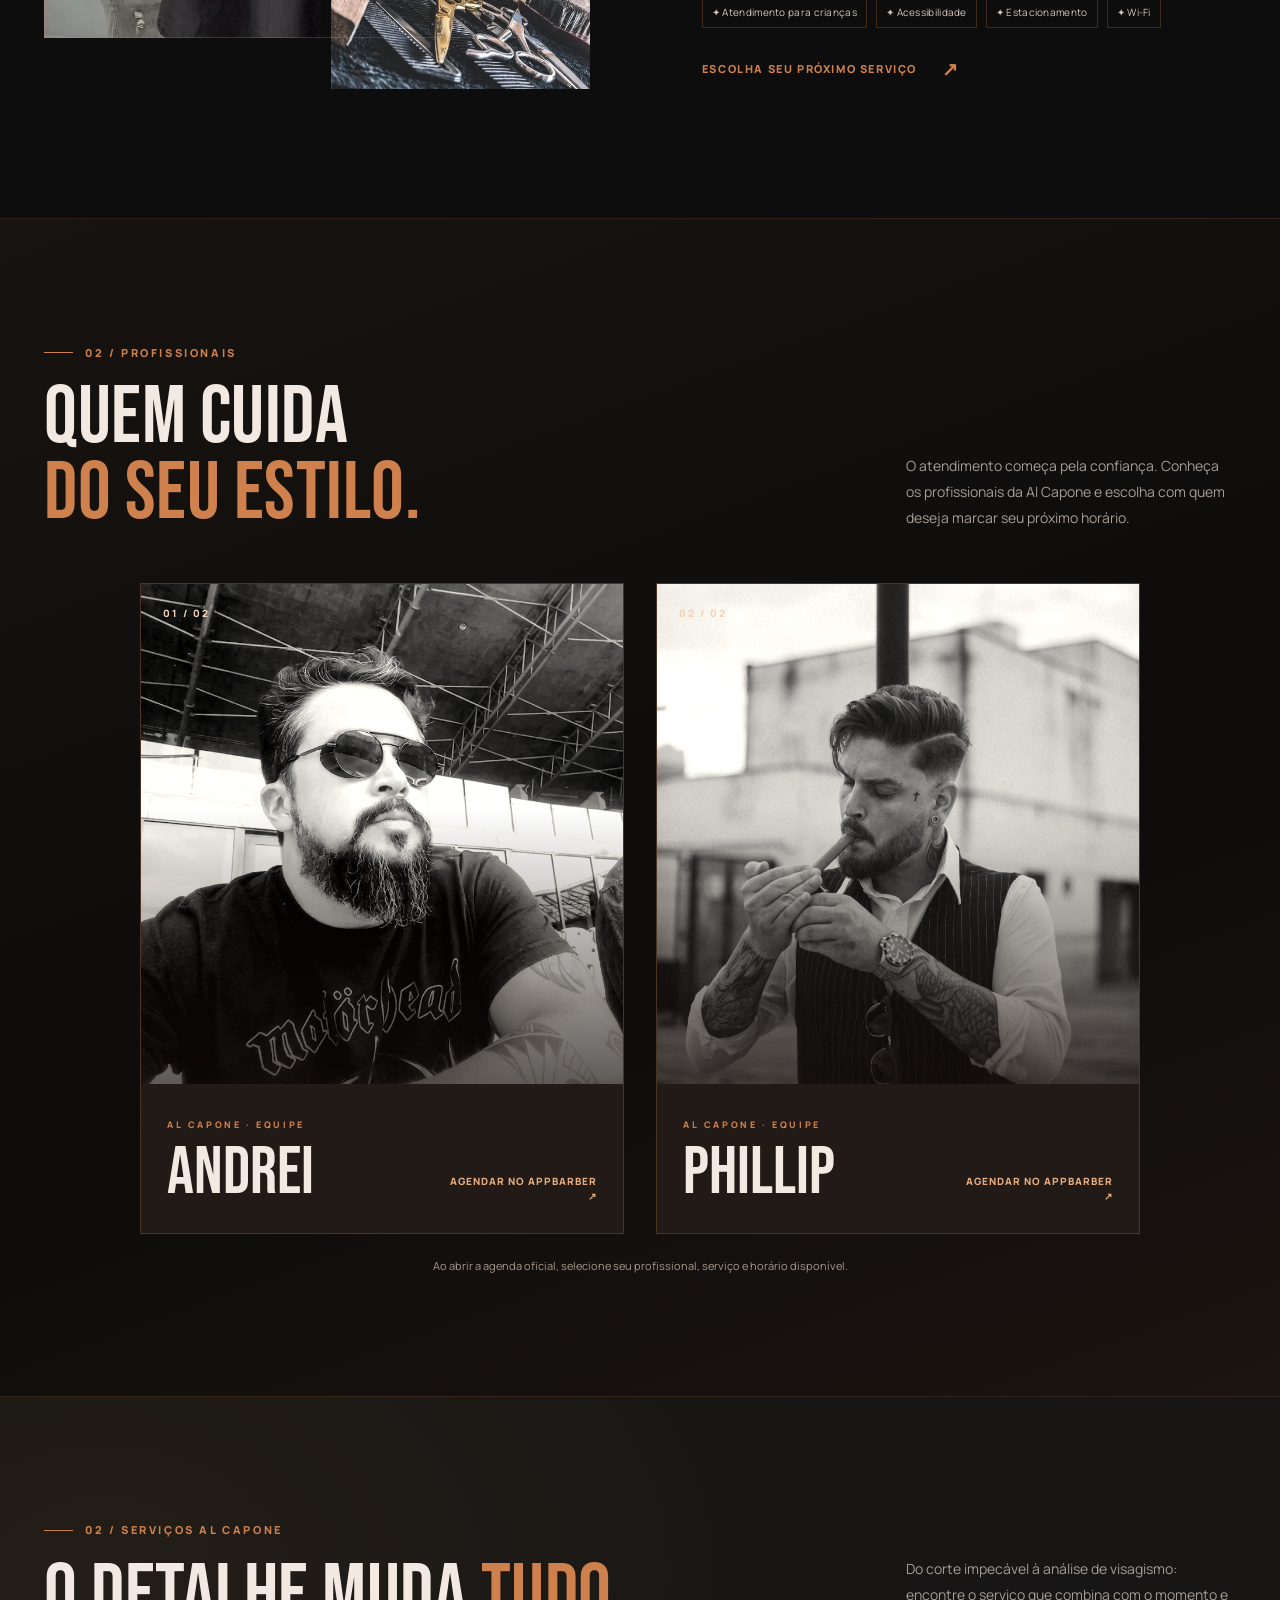
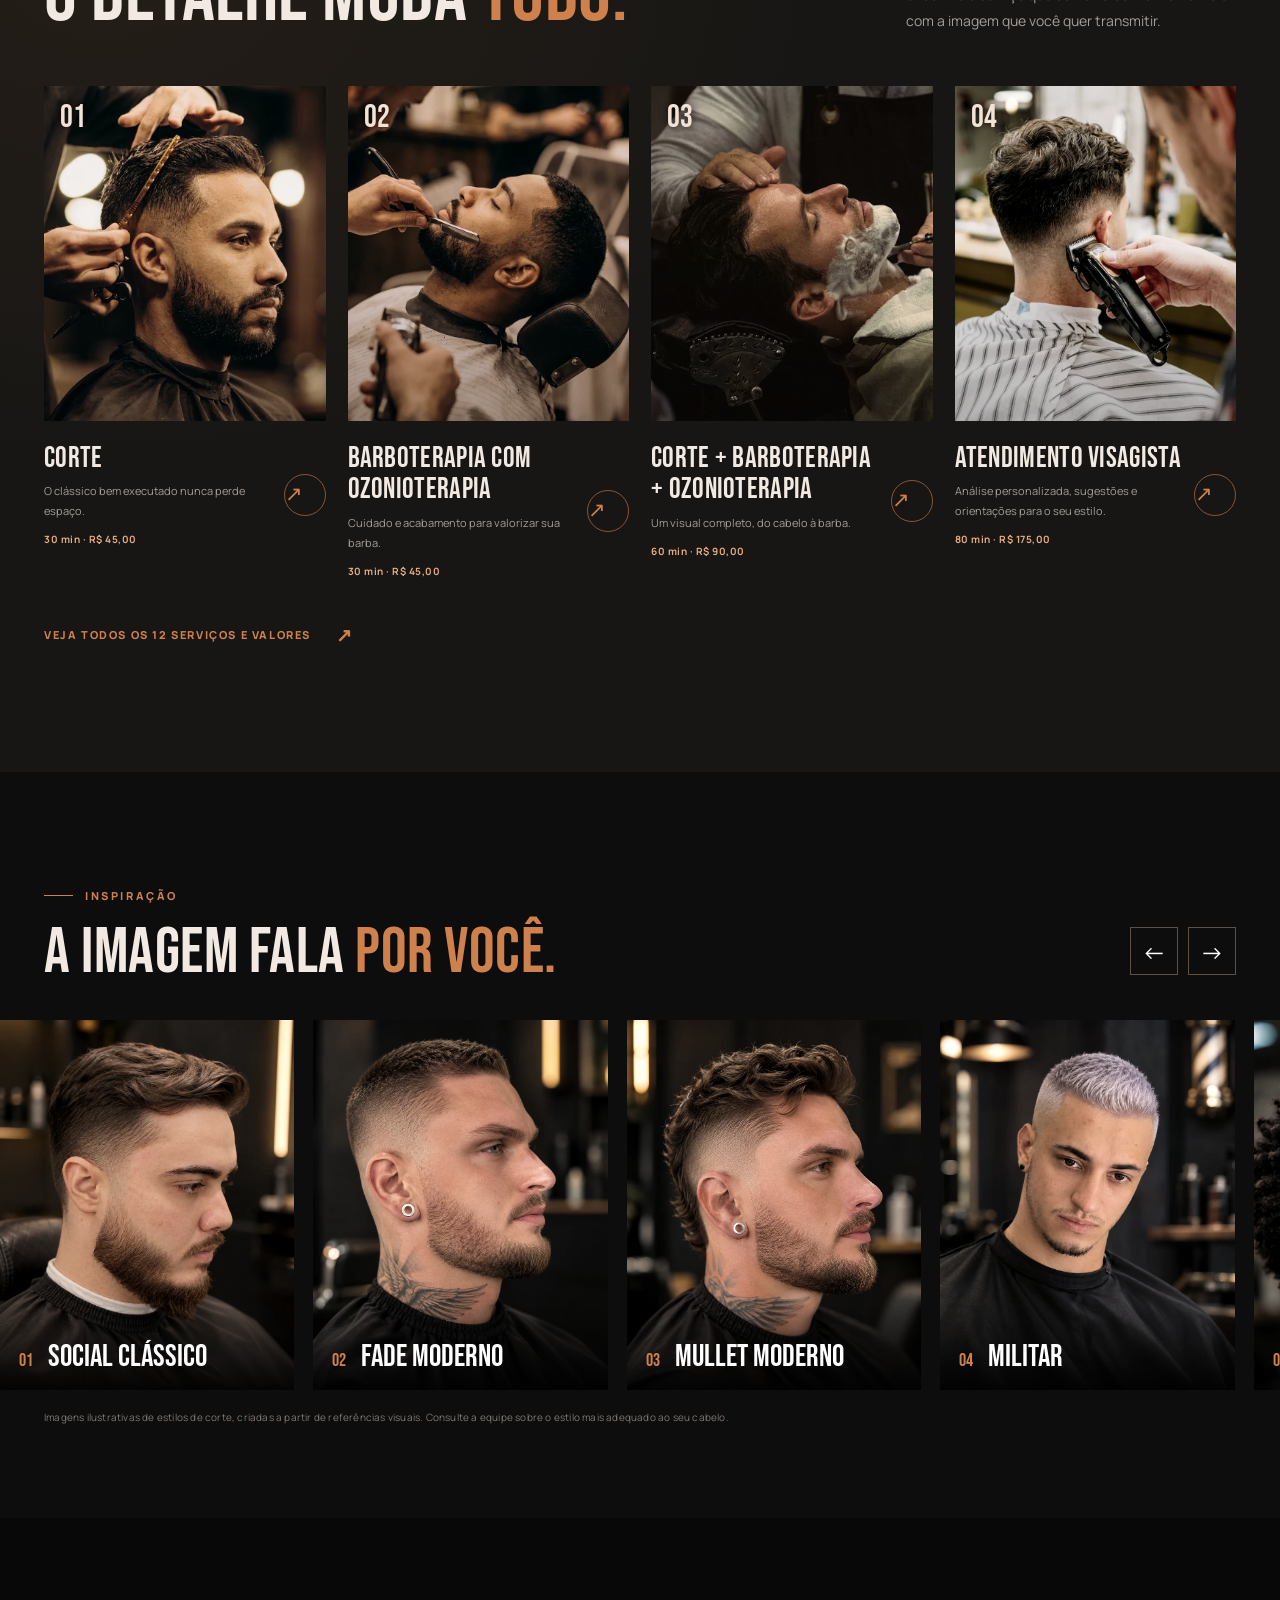
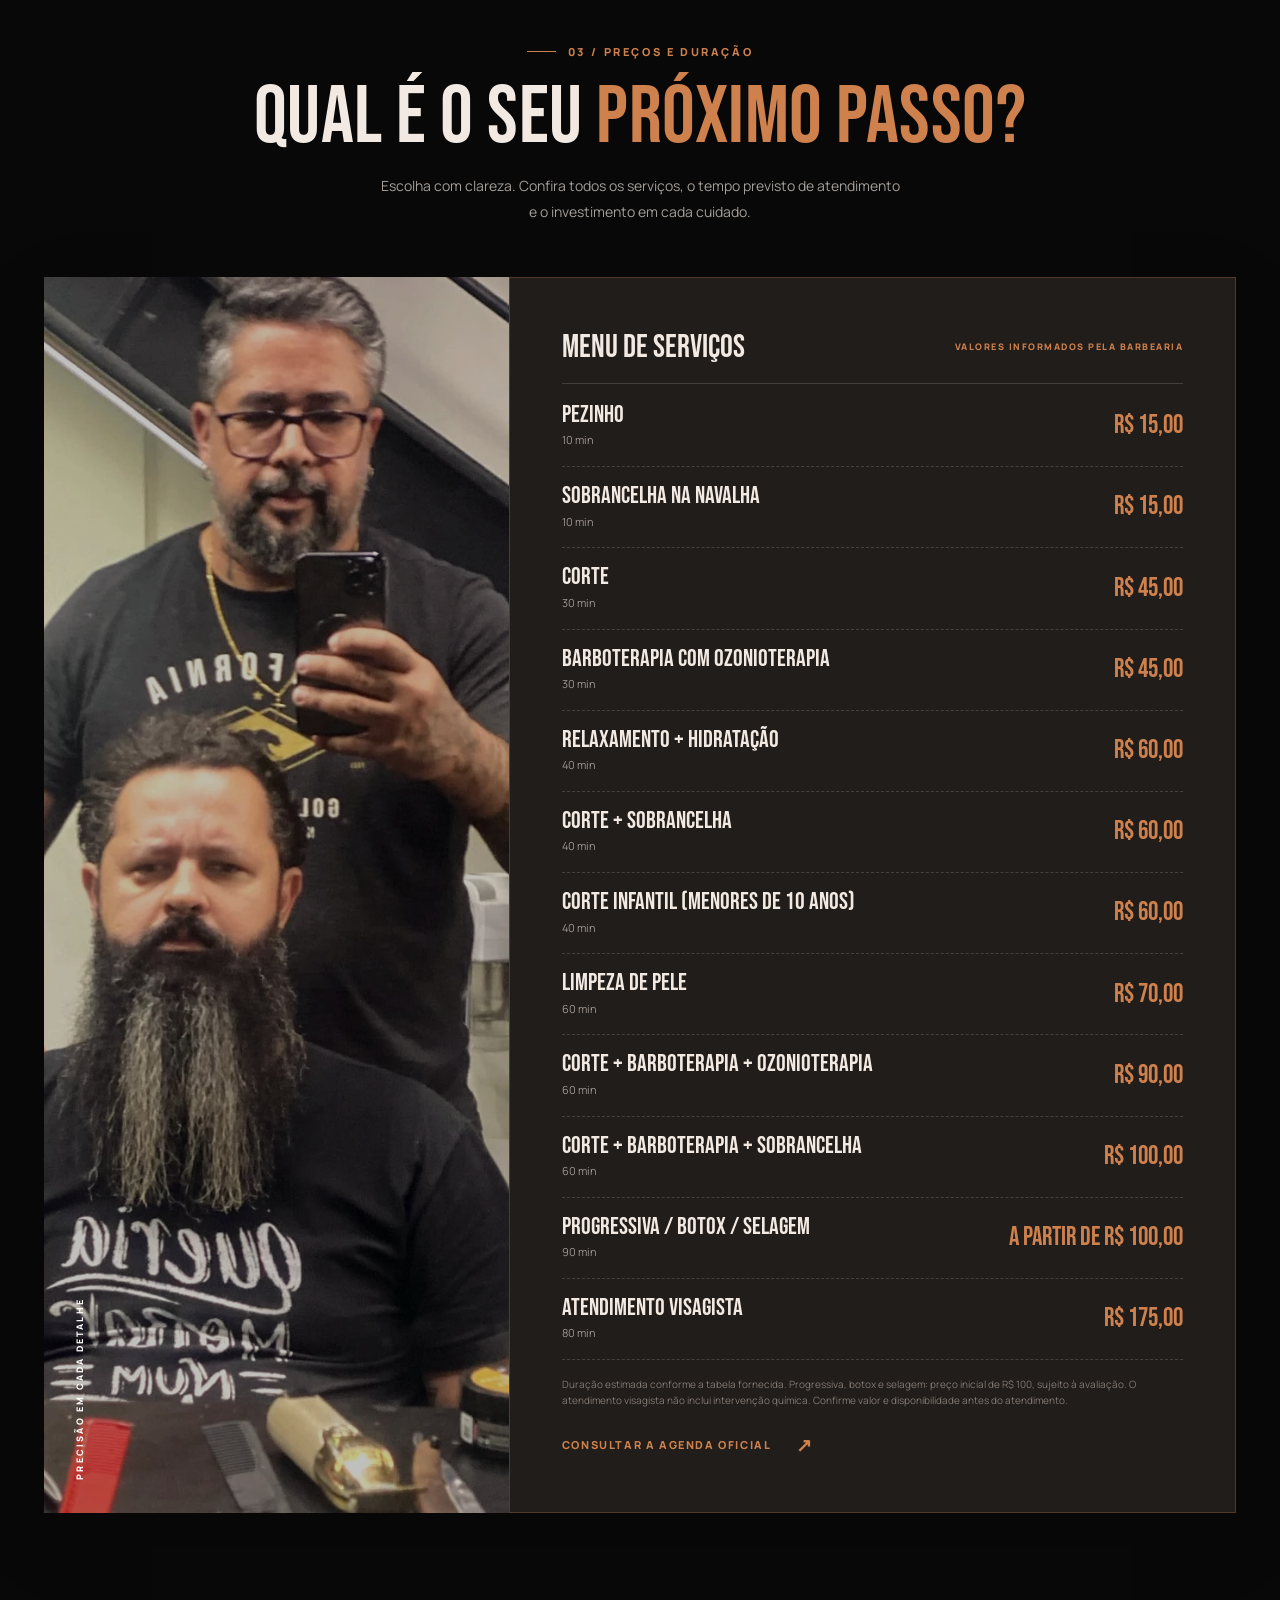
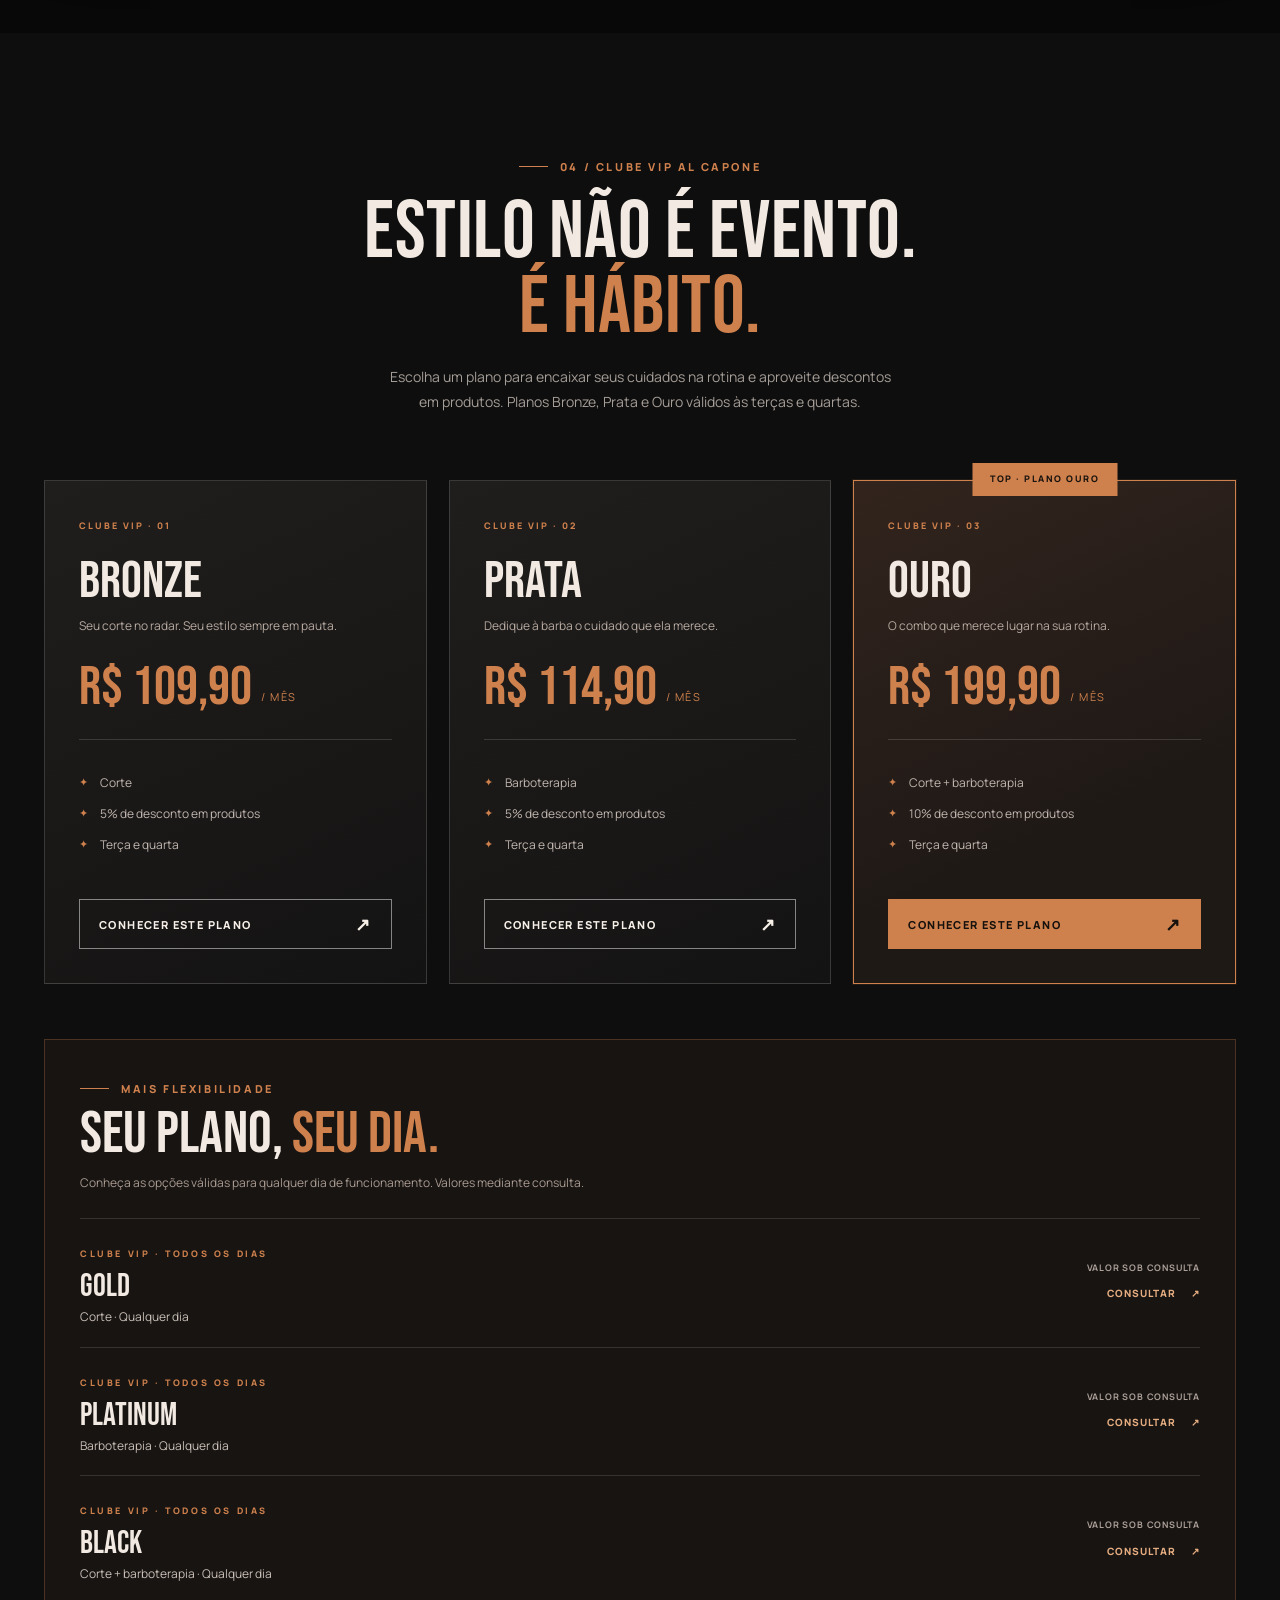
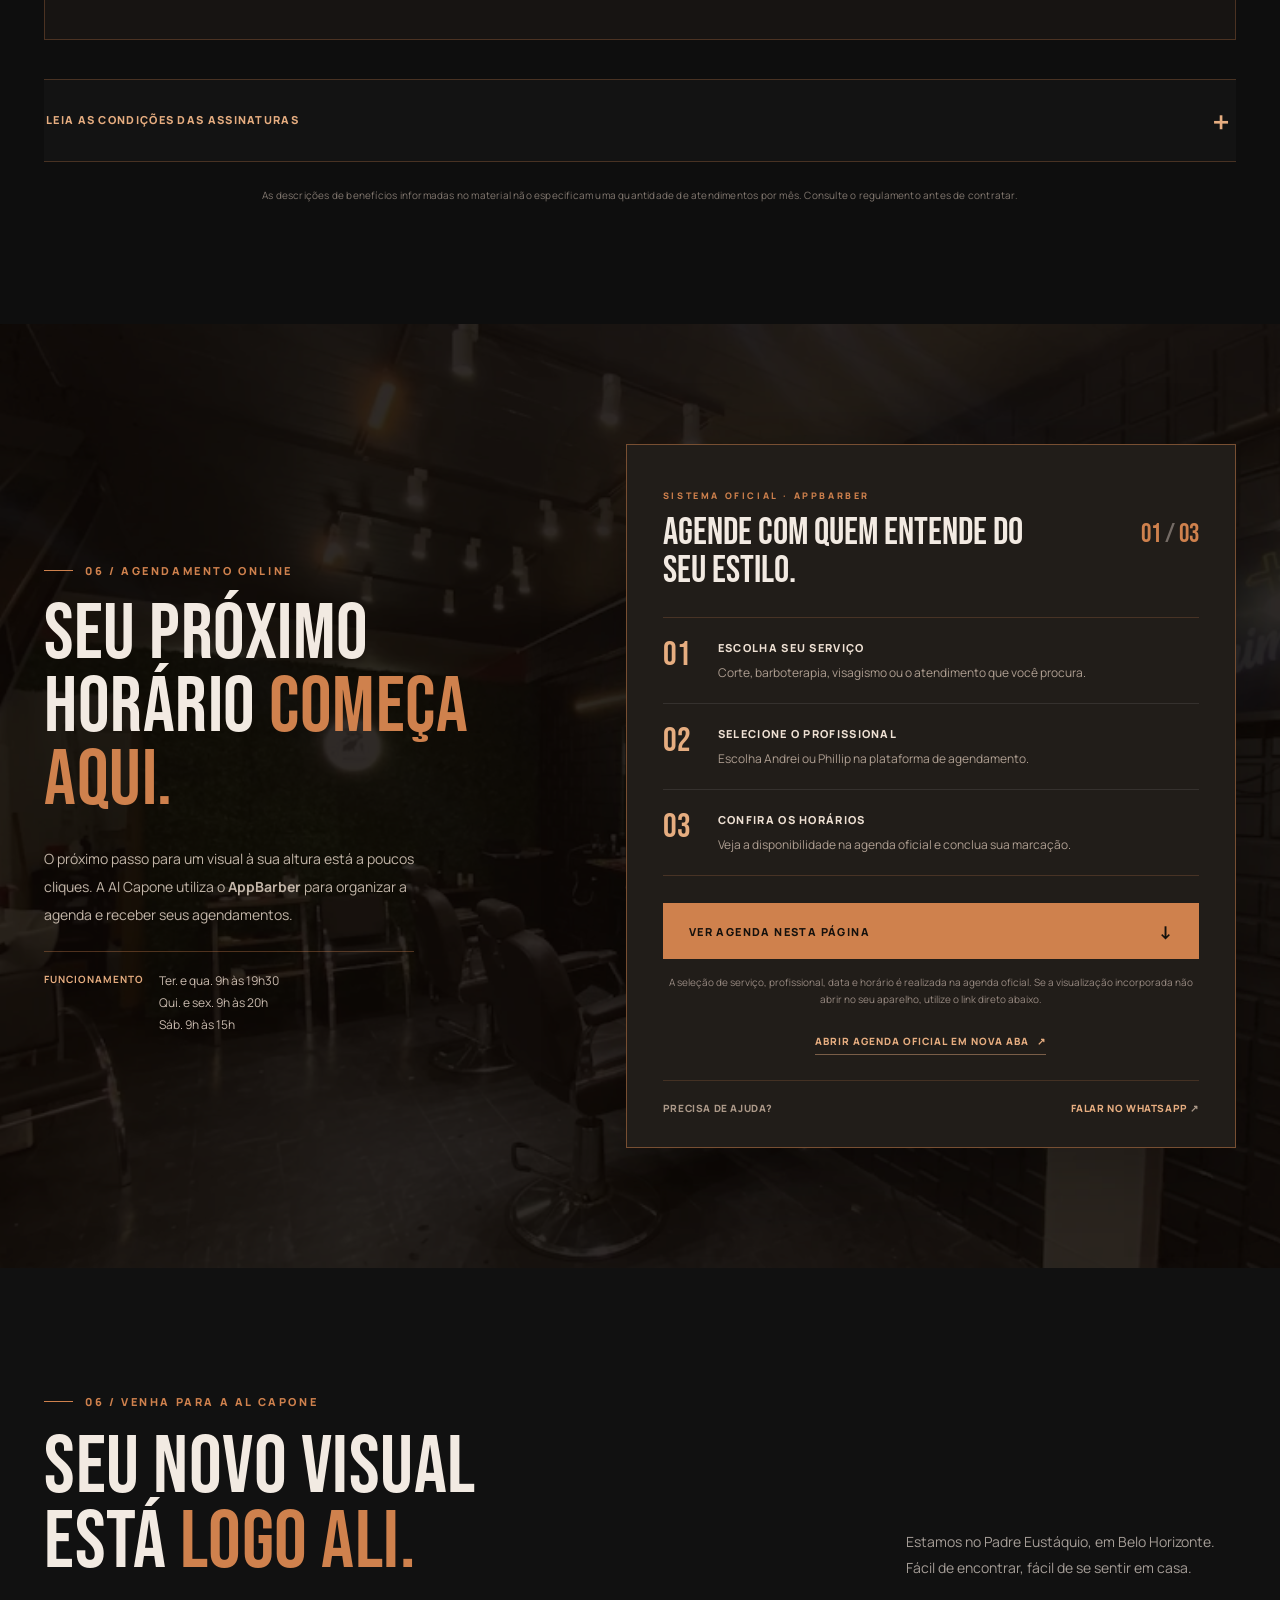
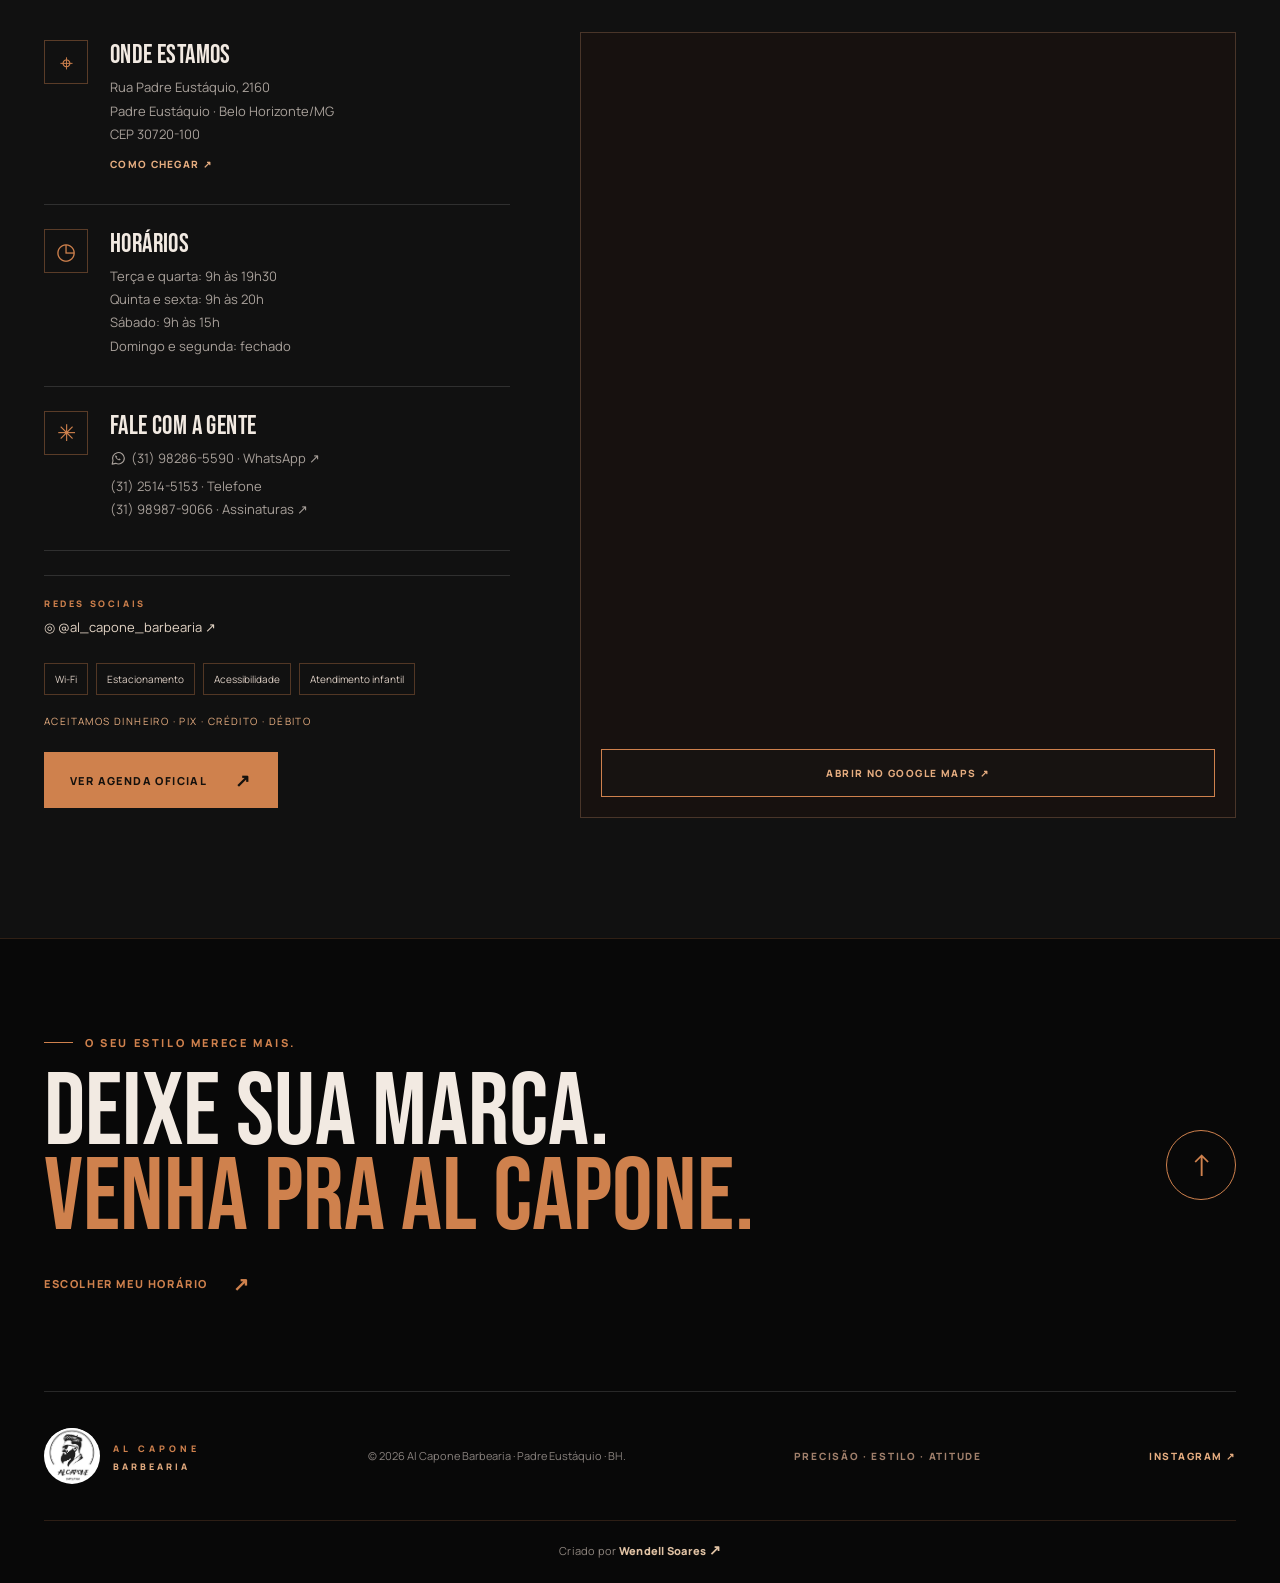
==== commit 64f5873c: "Add files via upload" ====
--- a/index.html
+++ b/index.html
@@ -1,217 +1,237 @@
-<!doctype html>
+<!DOCTYPE html>
+
 <html lang="pt-BR">
 <head>
-  <meta charset="utf-8">
-  <meta name="viewport" content="width=device-width, initial-scale=1">
-  <meta name="theme-color" content="#101010">
-  <meta name="description" content="Barbearia Al Capone. Conheça a experiência, os serviços, os planos de assinatura e faça uma solicitação de agendamento.">
-  <title>Barbearia Al Capone | Seu estilo tem presença</title>
-  <link rel="preconnect" href="https://fonts.googleapis.com">
-  <link rel="preconnect" href="https://fonts.gstatic.com" crossorigin>
-  <link href="https://fonts.googleapis.com/css2?family=Bebas+Neue&family=Manrope:wght@400;500;600;700;800&display=swap" rel="stylesheet">
-  <link rel="stylesheet" href="css/alcapone.css">
-  <script defer src="js/alcapone.js"></script>
-</head>
+<meta charset="utf-8"/>
+<meta content="width=device-width, initial-scale=1" name="viewport"/>
+<meta content="#17120f" name="theme-color"/>
+<meta content="Al Capone Barbearia, Padre Eustáquio, Belo Horizonte. Cortes, barboterapia, visagismo e Clube VIP. Conheça nossos profissionais e agende pelo AppBarber." name="description"/>
+<meta content="dark" name="color-scheme"/>
+<meta content="Al Capone Barbearia | Seu estilo impõe presença" property="og:title"/>
+<meta content="Corte R$ 45, cuidados de barba, visagismo e Clube VIP em BH. Consulte horários disponíveis na agenda oficial AppBarber." property="og:description"/>
+<meta content="website" property="og:type"/>
+<title>Al Capone Barbearia | Seu estilo impõe presença · Belo Horizonte</title>
+<link href="https://fonts.googleapis.com" rel="preconnect"/>
+<link crossorigin="" href="https://fonts.gstatic.com" rel="preconnect"/>
+<link href="https://fonts.googleapis.com/css2?family=Bebas+Neue&amp;family=Manrope:wght@400;500;600;700;800&amp;display=swap" rel="stylesheet"/>
+<link href="css/alcapone.css" rel="stylesheet"/>
+<script defer="" src="js/alcapone.js"></script>
+<script type="application/ld+json">{"@context": "https://schema.org", "@type": "Barbershop", "name": "Al Capone Barbearia", "telephone": "+55 31 98286-5590", "priceRange": "A partir de R$ 15", "address": {"@type": "PostalAddress", "streetAddress": "Rua Padre Eustáquio, 2160", "addressLocality": "Belo Horizonte", "addressRegion": "MG", "postalCode": "30720-100", "addressCountry": "BR"}, "openingHoursSpecification": [{"@type": "OpeningHoursSpecification", "dayOfWeek": ["Tuesday", "Wednesday"], "opens": "09:00", "closes": "19:30"}, {"@type": "OpeningHoursSpecification", "dayOfWeek": ["Thursday", "Friday"], "opens": "09:00", "closes": "20:00"}, {"@type": "OpeningHoursSpecification", "dayOfWeek": ["Saturday"], "opens": "09:00", "closes": "15:00"}], "hasMap": "https://www.google.com/maps/search/?api=1&query=Rua%20Padre%20Eust%C3%A1quio%2C%202160%2C%20Padre%20Eust%C3%A1quio%2C%20Belo%20Horizonte%2C%20MG%2C%2030720-100", "url": "https://sites.appbarber.com.br/barbeariaalcapone", "sameAs": ["https://www.instagram.com/al_capone_barbearia"]}</script>
+<meta content="images/alcapone/ambiente-fundo.webp" property="og:image"/></head>
 <body>
-  <!-- CONTEÚDO PROVISÓRIO: substituir informações, fotos e vídeo quando forem enviados os materiais reais. -->
-  <a class="skip-link" href="#conteudo">Pular para o conteúdo</a>
-  <div class="reading-progress" id="reading-progress" aria-hidden="true"></div>
-
-  <header class="site-header" id="site-header">
-    <div class="container header-inner">
-      <a class="brand" href="#inicio" aria-label="Barbearia Al Capone, voltar ao início">
-        <span class="brand-mark" aria-hidden="true">✦</span>
-        <span class="brand-name">AL CAPONE <small>BARBEARIA</small></span>
-      </a>
-      <nav class="desktop-nav" aria-label="Navegação principal">
-        <a class="nav-link is-active" href="#inicio">Início</a>
-        <a class="nav-link" href="#sobre">Sobre</a>
-        <a class="nav-link" href="#servicos">Serviços</a>
-        <a class="nav-link" href="#precos">Preços</a>
-        <a class="nav-link" href="#assinaturas">Assinaturas</a>
-        <a class="nav-link" href="#contato">Contato</a>
-      </nav>
-      <a href="#agendamento" class="button button-small header-cta">Agendar <span aria-hidden="true">↗</span></a>
-      <button class="menu-toggle" id="menu-toggle" type="button" aria-label="Abrir menu" aria-expanded="false" aria-controls="mobile-nav"><span></span><span></span><span></span></button>
-    </div>
-    <nav class="mobile-nav" id="mobile-nav" aria-label="Navegação para celular" inert>
-      <a href="#inicio">Início</a><a href="#sobre">Sobre</a><a href="#servicos">Serviços</a>
-      <a href="#precos">Preços</a><a href="#assinaturas">Assinaturas</a><a href="#agendamento">Agendamento</a><a href="#contato">Contato</a>
-    </nav>
-  </header>
-
-  <main id="conteudo">
-    <section class="hero" id="inicio" aria-labelledby="hero-title">
-      <video class="hero-video" autoplay muted loop playsinline preload="metadata" poster="images/background/9.jpg" aria-hidden="true">
-        <source src="video/local-video-1.mp4" type="video/mp4">
-      </video>
-      <div class="hero-shade" aria-hidden="true"></div>
-      <div class="hero-outline" aria-hidden="true">AL CAPONE</div>
-      <div class="container hero-inner">
-        <div class="hero-content" data-reveal>
-          <p class="eyebrow"><span class="eyebrow-rule"></span> BARBEARIA AL CAPONE <span class="eyebrow-star">✦</span> O SEU ESTILO</p>
-          <h1 id="hero-title">NÃO É SÓ<br>UM <em>CORTE.</em><br>É PRESENÇA.</h1>
-          <p class="hero-copy">Tradição, precisão e personalidade em cada detalhe. Uma experiência pensada para quem faz do próprio estilo sua assinatura.</p>
-          <div class="hero-actions">
-            <a class="button" href="#agendamento">Agendar meu horário <span aria-hidden="true">↗</span></a>
-            <a class="button button-outline" href="#servicos">Explorar serviços <span aria-hidden="true">→</span></a>
-          </div>
-        </div>
-        <div class="hero-stamp" aria-hidden="true"><span>AL<br>CAPONE</span><small>ESTILO COM<br>ATITUDE</small></div>
-      </div>
-      <a class="scroll-cue" href="#sobre"><span class="scroll-line"></span> DESLIZE PARA DESCOBRIR</a>
-      <div class="hero-index" aria-hidden="true">01 / 07</div>
-    </section>
-
-    <div class="marquee-band" aria-label="Tradição, estilo e atitude">
-      <div class="marquee-track" aria-hidden="true">
-        <span>TRADIÇÃO <b>✦</b> PRECISÃO <b>✦</b> ESTILO <b>✦</b> ATITUDE <b>✦</b></span>
-        <span>TRADIÇÃO <b>✦</b> PRECISÃO <b>✦</b> ESTILO <b>✦</b> ATITUDE <b>✦</b></span>
-        <span>TRADIÇÃO <b>✦</b> PRECISÃO <b>✦</b> ESTILO <b>✦</b> ATITUDE <b>✦</b></span>
-      </div>
-    </div>
-
-    <section class="section about-section" id="sobre" aria-labelledby="about-heading">
-      <div class="container about-grid">
-        <div class="about-visual" data-reveal>
-          <div class="about-frame about-frame-main"><img src="images/gallery/gallery-item-4.jpg" alt="Interior de uma barbearia com profissionais em atendimento" loading="lazy"><span class="image-label">IMAGEM ILUSTRATIVA</span></div>
-          <div class="about-frame about-frame-secondary"><img src="images/gallery/gallery-item-6.jpg" alt="Barbeiro realizando um corte de cabelo" loading="lazy"></div>
-          <span class="about-visual-caption" aria-hidden="true">CRAFTED WITH ATTITUDE — ✦</span>
-        </div>
-        <div class="about-text" data-reveal>
-          <p class="section-kicker"><span>01 / SOBRE NÓS</span></p>
-          <h2 id="about-heading" class="section-title">O ESTILO<br>NÃO ACONTECE<br><em>POR ACASO.</em></h2>
-          <div class="small-rule"></div>
-          <p>Mais do que um corte, a Barbearia Al Capone é sobre presença. Um espaço onde o visual clássico encontra a atitude de quem sabe o que quer.</p>
-          <p>Do primeiro detalhe ao acabamento final, cada visita é uma oportunidade de renovar o estilo e sair com confiança.</p>
-          <a class="text-link" href="#servicos">CONHEÇA NOSSOS SERVIÇOS <span aria-hidden="true">↗</span></a>
-          <p class="content-note">Texto institucional provisório, sujeito à personalização.</p>
-        </div>
-      </div>
-    </section>
-
-    <section class="section services-section" id="servicos" aria-labelledby="services-heading">
-      <div class="container">
-        <div class="section-heading" data-reveal>
-          <div><p class="section-kicker"><span>02 / NOSSO OFÍCIO</span></p><h2 id="services-heading" class="section-title">NOSSOS <em>SERVIÇOS</em></h2></div>
-          <p class="section-intro">Um cuidado completo para cada estilo. Escolha sua experiência e dê o próximo passo.</p>
-        </div>
-        <div class="service-grid">
-          <article class="service-card" data-reveal>
-            <div class="service-photo"><img src="images/services/1.jpg" alt="Demonstração de corte de cabelo masculino" loading="lazy"><span class="service-no">01</span></div>
-            <div class="service-meta"><div><h3>CORTE MASCULINO</h3><p>Precisão para renovar o visual.</p></div><button type="button" class="round-arrow service-book" data-service="Corte masculino" aria-label="Selecionar corte masculino para agendar">↗</button></div>
-          </article>
-          <article class="service-card" data-reveal>
-            <div class="service-photo"><img src="images/services/2.jpg" alt="Demonstração de cuidado e acabamento de barba" loading="lazy"><span class="service-no">02</span></div>
-            <div class="service-meta"><div><h3>BARBA</h3><p>Contornos e acabamento impecáveis.</p></div><button type="button" class="round-arrow service-book" data-service="Barba" aria-label="Selecionar barba para agendar">↗</button></div>
-          </article>
-          <article class="service-card" data-reveal>
-            <div class="service-photo"><img src="images/services/3.jpg" alt="Demonstração de barbear tradicional" loading="lazy"><span class="service-no">03</span></div>
-            <div class="service-meta"><div><h3>CORTE + BARBA</h3><p>A combinação para um visual completo.</p></div><button type="button" class="round-arrow service-book" data-service="Corte + barba" aria-label="Selecionar corte e barba para agendar">↗</button></div>
-          </article>
-          <article class="service-card" data-reveal>
-            <div class="service-photo"><img src="images/services/4.jpg" alt="Demonstração de acabamento de corte com máquina" loading="lazy"><span class="service-no">04</span></div>
-            <div class="service-meta"><div><h3>ACABAMENTO</h3><p>Os detalhes fazem a diferença.</p></div><button type="button" class="round-arrow service-book" data-service="Acabamento" aria-label="Selecionar acabamento para agendar">↗</button></div>
-          </article>
-        </div>
-      </div>
-    </section>
-
-    <section class="styles-section" id="estilos" aria-labelledby="styles-heading">
-      <div class="container styles-header" data-reveal>
-        <div><p class="section-kicker"><span>INSPIRAÇÃO</span></p><h2 id="styles-heading" class="section-title">CADA CORTE, <em>UMA HISTÓRIA.</em></h2></div>
-        <div class="slider-controls"><button type="button" id="styles-prev" aria-label="Ver estilos anteriores">←</button><button type="button" id="styles-next" aria-label="Ver próximos estilos">→</button></div>
-      </div>
-      <div class="styles-track" id="styles-track" tabindex="0" aria-label="Galeria horizontal de estilos de cabelo">
-        <figure class="style-item"><img src="images/hairstyles/1.jpg" alt="Inspiração de cabelo penteado para trás" loading="lazy"><figcaption>01 <strong>SLICK BACK</strong></figcaption></figure>
-        <figure class="style-item"><img src="images/hairstyles/2.jpg" alt="Inspiração de corte quiff clássico" loading="lazy"><figcaption>02 <strong>CLASSIC QUIFF</strong></figcaption></figure>
-        <figure class="style-item"><img src="images/hairstyles/3.jpg" alt="Inspiração de corte degradê curto" loading="lazy"><figcaption>03 <strong>FADE</strong></figcaption></figure>
-        <figure class="style-item"><img src="images/hairstyles/4.jpg" alt="Inspiração de corte com textura" loading="lazy"><figcaption>04 <strong>TEXTURED CUT</strong></figcaption></figure>
-        <figure class="style-item"><img src="images/hairstyles/5.jpg" alt="Inspiração de corte contemporâneo" loading="lazy"><figcaption>05 <strong>MODERN STYLE</strong></figcaption></figure>
-        <figure class="style-item"><img src="images/hairstyles/6.jpg" alt="Inspiração de corte masculino clássico" loading="lazy"><figcaption>06 <strong>CLASSIC CUT</strong></figcaption></figure>
-      </div>
-      <div class="container"><p class="content-note">Fotos do template original usadas apenas como referência visual nesta versão inicial.</p></div>
-    </section>
-
-    <section class="section prices-section" id="precos" aria-labelledby="prices-heading">
-      <div class="container">
-        <div class="section-heading centered" data-reveal><p class="section-kicker"><span>03 / TABELA DE VALORES</span></p><h2 id="prices-heading" class="section-title">SEU ESTILO <em>VALE A PENA.</em></h2><p>Os valores serão preenchidos com a tabela oficial da Al Capone.</p></div>
-        <div class="prices-layout">
-          <div class="price-photo" data-reveal><img src="images/background/6.jpg" alt="Corte e atendimento masculino em barbearia" loading="lazy"><div class="photo-vertical">CUIDADO EM CADA DETALHE</div></div>
-          <div class="price-panel" data-reveal>
-            <div class="price-panel-top"><h3>MENU DE SERVIÇOS</h3><span>TABELA PROVISÓRIA</span></div>
-            <div class="price-list">
-              <div class="price-row"><div><h4>CORTE MASCULINO</h4><p>Corte e finalização</p></div><span>R$ —</span></div>
-              <div class="price-row"><div><h4>CORTE DEGRADÊ</h4><p>Estilo e precisão</p></div><span>R$ —</span></div>
-              <div class="price-row"><div><h4>BARBA</h4><p>Modelagem e acabamento</p></div><span>R$ —</span></div>
-              <div class="price-row"><div><h4>CORTE + BARBA</h4><p>Experiência completa</p></div><span>R$ —</span></div>
-              <div class="price-row"><div><h4>ACABAMENTO</h4><p>Detalhes finais</p></div><span>R$ —</span></div>
-            </div>
-            <p class="price-disclaimer">Serviços e valores exibidos como modelo. Confirmaremos os itens oficiais na próxima etapa.</p>
-            <a href="#agendamento" class="text-link">SOLICITAR AGENDAMENTO <span aria-hidden="true">↗</span></a>
-          </div>
-        </div>
-      </div>
-    </section>
-
-    <section class="section subscriptions-section" id="assinaturas" aria-labelledby="subscriptions-heading">
-      <div class="container">
-        <div class="section-heading centered" data-reveal><p class="section-kicker"><span>04 / CLUBE AL CAPONE</span></p><h2 id="subscriptions-heading" class="section-title">SEU ESTILO EM <em>DIA.</em></h2><p>Um espaço exclusivo para os planos e assinaturas da barbearia.</p></div>
-        <div class="plan-grid">
-          <article class="plan-card" data-reveal><span class="plan-ordinal">PLANO 01</span><h3>ESSENCIAL</h3><p class="plan-description">Sua rotina de cuidado com mais praticidade.</p><div class="plan-price"><span>R$ —</span><small>/ MÊS</small></div><div class="plan-divider"></div><ul><li>Benefícios a definir</li><li>Frequência a definir</li><li>Condições a definir</li></ul><button type="button" class="button button-outline plan-book" data-service="Interesse no plano Essencial">TENHO INTERESSE <span aria-hidden="true">↗</span></button></article>
-          <article class="plan-card is-featured" data-reveal><span class="plan-badge">DESTAQUE VISUAL</span><span class="plan-ordinal">PLANO 02</span><h3>CLÁSSICO</h3><p class="plan-description">Mais flexibilidade para manter o visual.</p><div class="plan-price"><span>R$ —</span><small>/ MÊS</small></div><div class="plan-divider"></div><ul><li>Benefícios a definir</li><li>Frequência a definir</li><li>Condições a definir</li></ul><button type="button" class="button plan-book" data-service="Interesse no plano Clássico">TENHO INTERESSE <span aria-hidden="true">↗</span></button></article>
-          <article class="plan-card" data-reveal><span class="plan-ordinal">PLANO 03</span><h3>EXCLUSIVO</h3><p class="plan-description">Um plano pensado para ir além do básico.</p><div class="plan-price"><span>R$ —</span><small>/ MÊS</small></div><div class="plan-divider"></div><ul><li>Benefícios a definir</li><li>Frequência a definir</li><li>Condições a definir</li></ul><button type="button" class="button button-outline plan-book" data-service="Interesse no plano Exclusivo">TENHO INTERESSE <span aria-hidden="true">↗</span></button></article>
-        </div>
-        <p class="content-note centered-note">Nomes, regras e preços dos planos são provisórios e ainda não representam uma oferta comercial.</p>
-      </div>
-    </section>
-
-    <section class="section booking-section" id="agendamento" aria-labelledby="booking-heading">
-      <div class="booking-overlay" aria-hidden="true"></div>
-      <div class="container booking-grid">
-        <div class="booking-intro" data-reveal><p class="section-kicker"><span>05 / SUA PRÓXIMA VISITA</span></p><h2 id="booking-heading" class="section-title">O PRÓXIMO<br>GRANDE CORTE<br><em>COMEÇA AQUI.</em></h2><p>Escolha um serviço e monte uma solicitação de horário. Na próxima etapa, conectaremos o formulário ao canal oficial de agendamento.</p><div class="booking-deco" aria-hidden="true">✦</div></div>
-        <div class="booking-card" data-reveal>
-          <div class="booking-card-head"><div><span class="micro-label">PRÉVIA DO AGENDAMENTO</span><h3>ESCOLHA SEU HORÁRIO</h3></div><span class="booking-step">01 <span>/</span> 01</span></div>
-          <form id="booking-form" novalidate>
-            <div class="form-grid">
-              <label class="field field-full" for="service"><span>SERVIÇO OU ASSINATURA</span><select id="service" name="service" required><option value="">Selecione uma opção</option><option>Corte masculino</option><option>Barba</option><option>Corte + barba</option><option>Acabamento</option><option>Interesse no plano Essencial</option><option>Interesse no plano Clássico</option><option>Interesse no plano Exclusivo</option></select></label>
-              <label class="field" for="booking-date"><span>DATA PREFERIDA</span><input type="date" id="booking-date" name="date" required></label>
-              <label class="field" for="booking-time"><span>HORÁRIO PREFERIDO</span><select id="booking-time" name="time" required><option value="">Selecione</option><option>09:00</option><option>10:00</option><option>11:00</option><option>12:00</option><option>13:00</option><option>14:00</option><option>15:00</option><option>16:00</option><option>17:00</option><option>18:00</option></select></label>
-              <label class="field" for="booking-name"><span>SEU NOME</span><input id="booking-name" name="name" autocomplete="name" placeholder="Como podemos te chamar?" required maxlength="80"></label>
-              <label class="field" for="booking-phone"><span>SEU WHATSAPP</span><input id="booking-phone" name="phone" type="tel" autocomplete="tel" inputmode="tel" placeholder="(00) 00000-0000" required maxlength="20"></label>
-            </div>
-            <button class="button booking-submit" type="submit">GERAR PRÉVIA DO PEDIDO <span aria-hidden="true">↗</span></button>
-            <p class="booking-notice">DEMONSTRAÇÃO: este formulário ainda não envia dados nem reserva horários.</p>
-            <div id="booking-result" class="booking-result" role="status" aria-live="polite" hidden></div>
-          </form>
-        </div>
-      </div>
-    </section>
-
-    <section class="section contact-section" id="contato" aria-labelledby="contact-heading">
-      <div class="container">
-        <div class="section-heading" data-reveal><div><p class="section-kicker"><span>06 / ONDE ESTAMOS</span></p><h2 id="contact-heading" class="section-title">NOS ENCONTRE <em>POR AQUI.</em></h2></div><p class="section-intro">Tudo o que você precisa para fazer sua próxima visita à Al Capone.</p></div>
-        <div class="contact-grid">
-          <div class="contact-info" data-reveal>
-            <div class="contact-item"><span class="contact-icon" aria-hidden="true">↗</span><div><h3>ENDEREÇO</h3><p>Rua e número a confirmar<br>Bairro, cidade e estado a confirmar</p></div></div>
-            <div class="contact-item"><span class="contact-icon" aria-hidden="true">✦</span><div><h3>HORÁRIO DE ATENDIMENTO</h3><p>Dias e horários a confirmar</p></div></div>
-            <div class="contact-item"><span class="contact-icon" aria-hidden="true">✳</span><div><h3>CONTATO</h3><p>WhatsApp e redes sociais a confirmar</p></div></div>
-            <a href="#agendamento" class="button">SOLICITAR HORÁRIO <span aria-hidden="true">↗</span></a>
-          </div>
-          <div class="map-placeholder" aria-label="Espaço reservado para mapa e endereço da Barbearia Al Capone" data-reveal>
-            <div class="map-grid" aria-hidden="true"></div><div class="map-cross map-cross-a" aria-hidden="true">✧</div><div class="map-cross map-cross-b" aria-hidden="true">✧</div>
-            <div class="map-content"><span class="map-pin" aria-hidden="true">⌖</span><h3>ESTAMOS POR AQUI.</h3><p>O mapa e o endereço real entrarão aqui.</p><span class="map-coming">LOCALIZAÇÃO EM BREVE</span></div>
-          </div>
-        </div>
-      </div>
-    </section>
-  </main>
-
-  <footer class="site-footer">
-    <div class="container">
-      <div class="footer-top"><div><p class="section-kicker"><span>SEU ESTILO. SUA MARCA.</span></p><h2>VIVA A EXPERIÊNCIA<br><em>AL CAPONE.</em></h2></div><a href="#inicio" class="footer-top-link" aria-label="Voltar ao início">↑</a></div>
-      <div class="footer-bottom"><a class="footer-brand" href="#inicio">AL CAPONE <span>BARBEARIA</span></a><p>© <span id="year">2026</span> Barbearia Al Capone. Layout em desenvolvimento.</p><span class="footer-signature">PRECISÃO · ESTILO · ATITUDE</span></div>
-    </div>
-  </footer>
-</body>
-</html>
+<a class="skip-link" href="#conteudo">Pular para o conteúdo</a>
+<div aria-hidden="true" class="reading-progress" id="reading-progress"></div>
+<header class="site-header" id="site-header">
+<div class="container header-inner">
+<a aria-label="Barbearia Al Capone, voltar ao início" class="brand" href="#inicio">
+<img alt="" class="brand-logo" height="50" src="images/alcapone/logo-alcapone.png" width="50"/>
+<span class="brand-name">AL CAPONE <small>BARBEARIA</small></span>
+</a>
+<nav aria-label="Navegação principal" class="desktop-nav">
+<a class="nav-link is-active" href="#inicio">Início</a>
+<a class="nav-link" href="#sobre">Sobre</a>
+<a href="#equipe">Equipe</a><a class="nav-link" href="#servicos">Serviços</a>
+<a class="nav-link" href="#precos">Preços</a>
+<a class="nav-link" href="#assinaturas">Assinaturas</a>
+<a class="nav-link" href="#contato">Contato</a>
+</nav>
+<a class="button button-small header-cta" href="#agendamento">Agendar agora <span aria-hidden="true">↗</span></a>
+<button aria-controls="mobile-nav" aria-expanded="false" aria-label="Abrir menu" class="menu-toggle" id="menu-toggle" type="button"><span></span><span></span><span></span></button>
+</div>
+<nav aria-label="Navegação para celular" class="mobile-nav" id="mobile-nav" inert="">
+<a href="#inicio">Início</a><a href="#sobre">Sobre</a><a href="#equipe">Equipe</a><a href="#servicos">Serviços</a>
+<a href="#precos">Preços</a><a href="#assinaturas">Assinaturas</a><a href="#agendamento">Agendamento</a><a href="#contato">Contato</a>
+</nav>
+</header>
+<main id="conteudo">
+<section aria-labelledby="hero-title" class="hero" id="inicio">
+<div aria-hidden="true" class="hero-shade"></div>
+<div aria-hidden="true" class="hero-outline">AL CAPONE</div>
+<div class="container hero-inner">
+<div class="hero-content" data-reveal="">
+<p class="eyebrow"><span class="eyebrow-rule"></span> PADRE EUSTÁQUIO · BELO HORIZONTE <span class="eyebrow-star">✦</span> AL CAPONE BARBEARIA</p>
+<h1 id="hero-title">SEU ESTILO<br/>IMPÕE <em>PRESENÇA.</em></h1>
+<p class="hero-copy">Você não precisa de mais um corte. Precisa do visual certo para chegar com confiança. Na Al Capone, cada detalhe conta — do corte à barboterapia.</p>
+<div class="hero-actions">
+<a class="button" href="#agendamento">Quero agendar meu horário <span aria-hidden="true">↗</span></a>
+<a class="button button-outline" href="#assinaturas">Conhecer o Clube VIP <span aria-hidden="true">→</span></a>
+</div>
+<div aria-label="Informações sobre a barbearia" class="hero-proof"><span><strong>★ 5,0</strong> <small>Avaliação informada</small></span><span><strong>R$ 45</strong> <small>Valor do corte</small></span><span><strong>BH</strong> <small>Padre Eustáquio</small></span></div>
+</div>
+<div aria-hidden="true" class="hero-stamp"><span>AL<br/>CAPONE</span><small>ESTILO COM<br/>ATITUDE</small></div>
+</div>
+<a class="scroll-cue" href="#sobre"><span class="scroll-line"></span> DESLIZE PARA DESCOBRIR</a>
+<div aria-hidden="true" class="hero-index">01 / 07</div>
+</section>
+<div aria-label="Tradição, estilo e atitude" class="marquee-band">
+<div aria-hidden="true" class="marquee-track">
+<span>TRADIÇÃO <b>✦</b> PRECISÃO <b>✦</b> ESTILO <b>✦</b> ATITUDE <b>✦</b></span>
+<span>TRADIÇÃO <b>✦</b> PRECISÃO <b>✦</b> ESTILO <b>✦</b> ATITUDE <b>✦</b></span>
+<span>TRADIÇÃO <b>✦</b> PRECISÃO <b>✦</b> ESTILO <b>✦</b> ATITUDE <b>✦</b></span>
+</div>
+</div>
+<section aria-labelledby="about-heading" class="section about-section" id="sobre">
+<div class="container about-grid">
+<div class="about-visual" data-reveal="">
+<div class="about-frame about-frame-main"><img alt="Barbeiro realizando corte de cabelo em atendimento na Al Capone Barbearia" loading="lazy" src="images/alcapone/sobre-ambiente.webp"/></div>
+<div class="about-frame about-frame-secondary"><img alt="Ferramentas de barbeiro e itens de cuidado da Al Capone Barbearia" loading="lazy" src="images/alcapone/sobre-atendimento.webp"/></div>
+<span aria-hidden="true" class="about-visual-caption">CRAFTED WITH ATTITUDE — ✦</span>
+</div>
+<div class="about-text" data-reveal="">
+<p class="section-kicker"><span>01 / SOBRE NÓS</span></p>
+<h2 class="section-title" id="about-heading">O ESTILO<br/>NÃO ACONTECE<br/><em>POR ACASO.</em></h2>
+<div class="small-rule"></div>
+<p>Uma boa imagem fala antes de você. É por isso que a Al Capone reúne cortes, barboterapia com ozonioterapia, cuidados com a pele e atendimento visagista em um só endereço, no Padre Eustáquio.</p>
+<p>Aqui, você escolhe como quer se apresentar ao mundo. Nós ajudamos a transformar essa intenção em um visual à sua altura.</p>
+<div class="about-benefits"><span>✦ Atendimento para crianças</span><span>✦ Acessibilidade</span><span>✦ Estacionamento</span><span>✦ Wi-Fi</span></div>
+<a class="text-link" href="#servicos">ESCOLHA SEU PRÓXIMO SERVIÇO <span aria-hidden="true">↗</span></a>
+</div>
+</div>
+</section><section aria-labelledby="team-heading" class="section team-section" id="equipe">
+<div class="container">
+<div class="section-heading" data-reveal=""><div><p class="section-kicker"><span>02 / PROFISSIONAIS</span></p><h2 class="section-title" id="team-heading">QUEM CUIDA<br/><em>DO SEU ESTILO.</em></h2></div><p class="section-intro">O atendimento começa pela confiança. Conheça os profissionais da Al Capone e escolha com quem deseja marcar seu próximo horário.</p></div>
+<div class="team-grid">
+<article class="team-card" data-reveal=""><div class="team-photo"><img alt="Andrei, profissional da Al Capone Barbearia" height="1024" loading="lazy" src="images/alcapone/andrei.webp" width="825"/><span class="team-photo-count">01 / 02</span></div><div class="team-info"><div><span class="micro-label">AL CAPONE · EQUIPE</span><h3>ANDREI</h3></div><a aria-label="Agendar atendimento com Andrei pelo sistema AppBarber, selecionando-o no site" class="team-link" href="https://sites.appbarber.com.br/barbeariaalcapone" rel="noopener noreferrer" target="_blank">AGENDAR NO APPBARBER <span aria-hidden="true">↗</span></a></div></article>
+<article class="team-card" data-reveal=""><div class="team-photo"><img alt="Phillip, profissional da Al Capone Barbearia" height="1152" loading="lazy" src="images/alcapone/phillip.webp" width="928"/><span class="team-photo-count">02 / 02</span></div><div class="team-info"><div><span class="micro-label">AL CAPONE · EQUIPE</span><h3>PHILLIP</h3></div><a aria-label="Agendar atendimento com Phillip pelo sistema AppBarber, selecionando-o no site" class="team-link" href="https://sites.appbarber.com.br/barbeariaalcapone" rel="noopener noreferrer" target="_blank">AGENDAR NO APPBARBER <span aria-hidden="true">↗</span></a></div></article>
+</div>
+<p class="team-guidance">Ao abrir a agenda oficial, selecione seu profissional, serviço e horário disponível.</p>
+</div>
+</section>
+<section aria-labelledby="services-heading" class="section services-section" id="servicos">
+<div class="container">
+<div class="section-heading" data-reveal="">
+<div><p class="section-kicker"><span>02 / SERVIÇOS AL CAPONE</span></p><h2 class="section-title" id="services-heading">O DETALHE MUDA <em>TUDO.</em></h2></div>
+<p class="section-intro">Do corte impecável à análise de visagismo: encontre o serviço que combina com o momento e com a imagem que você quer transmitir.</p>
+</div>
+<div class="service-grid">
+<article class="service-card" data-reveal="">
+<div class="service-photo"><img alt="Barbeiro realizando um corte infantil na barbearia" loading="lazy" src="images/alcapone/servico-01.webp"/><span class="service-no">01</span></div>
+<div class="service-meta"><div><h3>CORTE</h3><p>O clássico bem executado nunca perde espaço.</p><span class="service-tag">30 min · R$ 45,00</span></div><a aria-label="Conferir disponibilidade para Corte no AppBarber" class="round-arrow service-book" href="https://sites.appbarber.com.br/barbeariaalcapone" rel="noopener noreferrer" target="_blank">↗</a></div>
+</article>
+<article class="service-card" data-reveal="">
+<div class="service-photo"><img alt="Ferramentas de barbear e pincéis de acabamento" loading="lazy" src="images/alcapone/servico-02.webp"/><span class="service-no">02</span></div>
+<div class="service-meta"><div><h3>BARBOTERAPIA COM OZONIOTERAPIA</h3><p>Cuidado e acabamento para valorizar sua barba.</p><span class="service-tag">30 min · R$ 45,00</span></div><a aria-label="Conferir disponibilidade para Barboterapia com ozonioterapia no AppBarber" class="round-arrow service-book" href="https://sites.appbarber.com.br/barbeariaalcapone" rel="noopener noreferrer" target="_blank">↗</a></div>
+</article>
+<article class="service-card" data-reveal="">
+<div class="service-photo"><img alt="Corte masculino sendo finalizado com tesoura" loading="lazy" src="images/alcapone/servico-03.webp"/><span class="service-no">03</span></div>
+<div class="service-meta"><div><h3>CORTE + BARBOTERAPIA + OZONIOTERAPIA</h3><p>Um visual completo, do cabelo à barba.</p><span class="service-tag">60 min · R$ 90,00</span></div><a aria-label="Conferir disponibilidade para Corte + barboterapia + ozonioterapia no AppBarber" class="round-arrow service-book" href="https://sites.appbarber.com.br/barbeariaalcapone" rel="noopener noreferrer" target="_blank">↗</a></div>
+</article>
+<article class="service-card" data-reveal="">
+<div class="service-photo"><img alt="Barba masculina recebendo acabamento cuidadoso" loading="lazy" src="images/alcapone/servico-04.webp"/><span class="service-no">04</span></div>
+<div class="service-meta"><div><h3>ATENDIMENTO VISAGISTA</h3><p>Análise personalizada, sugestões e orientações para o seu estilo.</p><span class="service-tag">80 min · R$ 175,00</span></div><a aria-label="Conferir disponibilidade para Atendimento visagista no AppBarber" class="round-arrow service-book" href="https://sites.appbarber.com.br/barbeariaalcapone" rel="noopener noreferrer" target="_blank">↗</a></div>
+</article>
+</div>
+<a class="text-link services-all" href="#precos">VEJA TODOS OS 12 SERVIÇOS E VALORES <span aria-hidden="true">↗</span></a>
+</div>
+</section>
+<section aria-labelledby="styles-heading" class="styles-section" id="estilos">
+<div class="container styles-header" data-reveal="">
+<div><p class="section-kicker"><span>INSPIRAÇÃO</span></p><h2 class="section-title" id="styles-heading">A IMAGEM FALA <em>POR VOCÊ.</em></h2></div>
+<div class="slider-controls"><button aria-label="Ver estilos anteriores" id="styles-prev" type="button">←</button><button aria-label="Ver próximos estilos" id="styles-next" type="button">→</button></div>
+</div>
+<div aria-label="Galeria horizontal de estilos de cabelo" class="styles-track" id="styles-track" tabindex="0"><figure class="style-item"><img alt="Corte social clássico masculino com acabamento alinhado" height="1200" loading="lazy" src="images/alcapone/corte-01-social.webp" width="900"/><figcaption>01 <strong>SOCIAL CLÁSSICO</strong></figcaption></figure><figure class="style-item"><img alt="Corte masculino fade com degradê limpo" height="1200" loading="lazy" src="images/alcapone/corte-02-fade.webp" width="900"/><figcaption>02 <strong>FADE MODERNO</strong></figcaption></figure><figure class="style-item"><img alt="Corte mullet contemporâneo com cabelo mais longo na nuca" height="1200" loading="lazy" src="images/alcapone/corte-03-mullet.webp" width="900"/><figcaption>03 <strong>MULLET MODERNO</strong></figcaption></figure><figure class="style-item"><img alt="Corte curto militar com cabelo platinado" height="1200" loading="lazy" src="images/alcapone/corte-04-militar.webp" width="900"/><figcaption>04 <strong>MILITAR</strong></figcaption></figure><figure class="style-item"><img alt="Corte afro taper com contorno preciso em modelo negro" height="1200" loading="lazy" src="images/alcapone/corte-05-afro-taper.webp" width="900"/><figcaption>05 <strong>AFRO TAPER</strong></figcaption></figure><figure class="style-item"><img alt="Corte masculino ondulado e texturizado com laterais em degradê" height="1200" loading="lazy" src="images/alcapone/corte-06-texturizado.webp" width="900"/><figcaption>06 <strong>TEXTURIZADO</strong></figcaption></figure></div>
+<div class="container"><p class="content-note">Imagens ilustrativas de estilos de corte, criadas a partir de referências visuais. Consulte a equipe sobre o estilo mais adequado ao seu cabelo.</p></div>
+</section>
+<section aria-labelledby="prices-heading" class="section prices-section" id="precos">
+<div class="container">
+<div class="section-heading centered" data-reveal=""><p class="section-kicker"><span>03 / PREÇOS E DURAÇÃO</span></p><h2 class="section-title" id="prices-heading">QUAL É O SEU <em>PRÓXIMO PASSO?</em></h2><p>Escolha com clareza. Confira todos os serviços, o tempo previsto de atendimento e o investimento em cada cuidado.</p></div>
+<div class="prices-layout">
+<div class="price-photo" data-reveal=""><img alt="Registro real de atendimento na Al Capone com cliente de barba longa" height="1800" loading="lazy" src="images/alcapone/precos-foto-lateral.webp" width="1286"/><div class="photo-vertical">PRECISÃO EM CADA DETALHE</div></div>
+<div class="price-panel" data-reveal="">
+<div class="price-panel-top"><h3>MENU DE SERVIÇOS</h3><span>VALORES INFORMADOS PELA BARBEARIA</span></div>
+<div class="price-list">
+<div class="price-row"><div><h4>PEZINHO</h4><p>10 min</p></div><span>R$ 15,00</span></div>
+<div class="price-row"><div><h4>SOBRANCELHA NA NAVALHA</h4><p>10 min</p></div><span>R$ 15,00</span></div>
+<div class="price-row"><div><h4>CORTE</h4><p>30 min</p></div><span>R$ 45,00</span></div>
+<div class="price-row"><div><h4>BARBOTERAPIA COM OZONIOTERAPIA</h4><p>30 min</p></div><span>R$ 45,00</span></div>
+<div class="price-row"><div><h4>RELAXAMENTO + HIDRATAÇÃO</h4><p>40 min</p></div><span>R$ 60,00</span></div>
+<div class="price-row"><div><h4>CORTE + SOBRANCELHA</h4><p>40 min</p></div><span>R$ 60,00</span></div>
+<div class="price-row"><div><h4>CORTE INFANTIL (MENORES DE 10 ANOS)</h4><p>40 min</p></div><span>R$ 60,00</span></div>
+<div class="price-row"><div><h4>LIMPEZA DE PELE</h4><p>60 min</p></div><span>R$ 70,00</span></div>
+<div class="price-row"><div><h4>CORTE + BARBOTERAPIA + OZONIOTERAPIA</h4><p>60 min</p></div><span>R$ 90,00</span></div>
+<div class="price-row"><div><h4>CORTE + BARBOTERAPIA + SOBRANCELHA</h4><p>60 min</p></div><span>R$ 100,00</span></div>
+<div class="price-row"><div><h4>PROGRESSIVA / BOTOX / SELAGEM</h4><p>90 min</p></div><span>A partir de R$ 100,00</span></div>
+<div class="price-row"><div><h4>ATENDIMENTO VISAGISTA</h4><p>80 min</p></div><span>R$ 175,00</span></div>
+</div>
+<p class="price-disclaimer">Duração estimada conforme a tabela fornecida. Progressiva, botox e selagem: preço inicial de R$ 100, sujeito à avaliação. O atendimento visagista não inclui intervenção química. Confirme valor e disponibilidade antes do atendimento.</p>
+<a class="text-link" href="#agendamento">CONSULTAR A AGENDA OFICIAL <span aria-hidden="true">↗</span></a>
+</div>
+</div>
+</div>
+</section>
+<section aria-labelledby="subscriptions-heading" class="section subscriptions-section" id="assinaturas">
+<div class="container">
+<div class="section-heading centered" data-reveal=""><p class="section-kicker"><span>04 / CLUBE VIP AL CAPONE</span></p><h2 class="section-title" id="subscriptions-heading">ESTILO NÃO É EVENTO.<br/><em>É HÁBITO.</em></h2><p>Escolha um plano para encaixar seus cuidados na rotina e aproveite descontos em produtos. Planos Bronze, Prata e Ouro válidos às terças e quartas.</p></div>
+<div class="plan-grid">
+<article class="plan-card" data-reveal=""><span class="plan-ordinal">CLUBE VIP · 01</span><h3>BRONZE</h3><p class="plan-description">Seu corte no radar. Seu estilo sempre em pauta.</p><div class="plan-price"><span>R$ 109,90</span><small>/ MÊS</small></div><div class="plan-divider"></div><ul><li>Corte</li><li>5% de desconto em produtos</li><li>Terça e quarta</li></ul><a class="button button-outline" href="https://wa.me/5531989879066?text=Ol%C3%A1%21%20Tenho%20interesse%20no%20plano%20BRONZE%20do%20Clube%20VIP%20da%20Al%20Capone.%20Gostaria%20de%20saber%20como%20funciona%20a%20contrata%C3%A7%C3%A3o%20e%20as%20condi%C3%A7%C3%B5es.%20" rel="noopener noreferrer" target="_blank">CONHECER ESTE PLANO <span aria-hidden="true">↗</span></a></article>
+<article class="plan-card" data-reveal=""><span class="plan-ordinal">CLUBE VIP · 02</span><h3>PRATA</h3><p class="plan-description">Dedique à barba o cuidado que ela merece.</p><div class="plan-price"><span>R$ 114,90</span><small>/ MÊS</small></div><div class="plan-divider"></div><ul><li>Barboterapia</li><li>5% de desconto em produtos</li><li>Terça e quarta</li></ul><a class="button button-outline" href="https://wa.me/5531989879066?text=Ol%C3%A1%21%20Tenho%20interesse%20no%20plano%20PRATA%20do%20Clube%20VIP%20da%20Al%20Capone.%20Gostaria%20de%20saber%20como%20funciona%20a%20contrata%C3%A7%C3%A3o%20e%20as%20condi%C3%A7%C3%B5es.%20" rel="noopener noreferrer" target="_blank">CONHECER ESTE PLANO <span aria-hidden="true">↗</span></a></article>
+<article class="plan-card is-featured" data-reveal=""><span class="plan-badge">TOP · PLANO OURO</span><span class="plan-ordinal">CLUBE VIP · 03</span><h3>OURO</h3><p class="plan-description">O combo que merece lugar na sua rotina.</p><div class="plan-price"><span>R$ 199,90</span><small>/ MÊS</small></div><div class="plan-divider"></div><ul><li>Corte + barboterapia</li><li>10% de desconto em produtos</li><li>Terça e quarta</li></ul><a class="button" href="https://wa.me/5531989879066?text=Ol%C3%A1%21%20Tenho%20interesse%20no%20plano%20OURO%20do%20Clube%20VIP%20da%20Al%20Capone.%20Gostaria%20de%20saber%20como%20funciona%20a%20contrata%C3%A7%C3%A3o%20e%20as%20condi%C3%A7%C3%B5es.%20" rel="noopener noreferrer" target="_blank">CONHECER ESTE PLANO <span aria-hidden="true">↗</span></a></article>
+</div>
+<div class="other-plans" data-reveal=""><div class="other-plans-head"><p class="section-kicker"><span>MAIS FLEXIBILIDADE</span></p><h3>SEU PLANO, <em>SEU DIA.</em></h3><p>Conheça as opções válidas para qualquer dia de funcionamento. Valores mediante consulta.</p></div>
+<article class="other-plan"><div><span class="micro-label">CLUBE VIP · TODOS OS DIAS</span><h4>GOLD</h4><p>Corte · Qualquer dia</p></div><div><strong>VALOR SOB CONSULTA</strong><a aria-label="Consultar o plano GOLD pelo WhatsApp" href="https://wa.me/5531989879066?text=Ol%C3%A1%21%20Quero%20consultar%20o%20valor%20e%20as%20condi%C3%A7%C3%B5es%20do%20plano%20GOLD%20do%20Clube%20VIP%20Al%20Capone." rel="noopener noreferrer" target="_blank">CONSULTAR <span aria-hidden="true">↗</span></a></div></article>
+<article class="other-plan"><div><span class="micro-label">CLUBE VIP · TODOS OS DIAS</span><h4>PLATINUM</h4><p>Barboterapia · Qualquer dia</p></div><div><strong>VALOR SOB CONSULTA</strong><a aria-label="Consultar o plano PLATINUM pelo WhatsApp" href="https://wa.me/5531989879066?text=Ol%C3%A1%21%20Quero%20consultar%20o%20valor%20e%20as%20condi%C3%A7%C3%B5es%20do%20plano%20PLATINUM%20do%20Clube%20VIP%20Al%20Capone." rel="noopener noreferrer" target="_blank">CONSULTAR <span aria-hidden="true">↗</span></a></div></article>
+<article class="other-plan"><div><span class="micro-label">CLUBE VIP · TODOS OS DIAS</span><h4>BLACK</h4><p>Corte + barboterapia · Qualquer dia</p></div><div><strong>VALOR SOB CONSULTA</strong><a aria-label="Consultar o plano BLACK pelo WhatsApp" href="https://wa.me/5531989879066?text=Ol%C3%A1%21%20Quero%20consultar%20o%20valor%20e%20as%20condi%C3%A7%C3%B5es%20do%20plano%20BLACK%20do%20Clube%20VIP%20Al%20Capone." rel="noopener noreferrer" target="_blank">CONSULTAR <span aria-hidden="true">↗</span></a></div></article>
+</div>
+<details class="terms-details" data-reveal=""><summary>LEIA AS CONDIÇÕES DAS ASSINATURAS <span aria-hidden="true">＋</span></summary><div class="terms-content"><p><strong>Uso pessoal:</strong> assinatura individual, única, intransferível e não cumulativa.</p><p><strong>Validade:</strong> 30 dias corridos a partir da contratação; serviços não utilizados não são transferidos para períodos seguintes.</p><p><strong>Intervalo:</strong> pelo menos 3 dias entre os agendamentos.</p><p><strong>Profissional:</strong> uso vinculado ao profissional escolhido na contratação. Em indisponibilidade excepcional, o assinante poderá aguardar ou solicitar cancelamento.</p><p><strong>Cancelamento:</strong> pode ser solicitado a qualquer momento, conforme a política da barbearia. Não há reembolso proporcional por dias ou sessões não utilizados.</p><p>Para conhecer regras completas de contratação, utilização e valores dos demais planos, fale com a equipe.</p></div></details>
+<p class="content-note centered-note">As descrições de benefícios informadas no material não especificam uma quantidade de atendimentos por mês. Consulte o regulamento antes de contratar.</p>
+</div>
+</section>
+<section aria-labelledby="booking-heading" class="section booking-section" id="agendamento">
+<div aria-hidden="true" class="booking-overlay"></div>
+<div class="container booking-grid">
+<div class="booking-intro" data-reveal="">
+<p class="section-kicker"><span>06 / AGENDAMENTO ONLINE</span></p>
+<h2 class="section-title" id="booking-heading">SEU PRÓXIMO<br/>HORÁRIO <em>COMEÇA AQUI.</em></h2>
+<p>O próximo passo para um visual à sua altura está a poucos cliques. A Al Capone utiliza o <strong>AppBarber</strong> para organizar a agenda e receber seus agendamentos.</p>
+<div class="booking-hours"><strong>FUNCIONAMENTO</strong><span>Ter. e qua. 9h às 19h30<br/>Qui. e sex. 9h às 20h<br/>Sáb. 9h às 15h</span></div>
+</div>
+<div class="booking-card official-booking" data-reveal="">
+<div class="booking-card-head"><div><span class="micro-label">SISTEMA OFICIAL · APPBARBER</span><h3>AGENDE COM QUEM ENTENDE DO SEU ESTILO.</h3></div><span class="booking-step">01 <span>/</span> 03</span></div>
+<div class="official-steps">
+<div class="official-step"><span class="official-number">01</span><div><strong>ESCOLHA SEU SERVIÇO</strong><p>Corte, barboterapia, visagismo ou o atendimento que você procura.</p></div></div>
+<div class="official-step"><span class="official-number">02</span><div><strong>SELECIONE O PROFISSIONAL</strong><p>Escolha Andrei ou Phillip na plataforma de agendamento.</p></div></div>
+<div class="official-step"><span class="official-number">03</span><div><strong>CONFIRA OS HORÁRIOS</strong><p>Veja a disponibilidade na agenda oficial e conclua sua marcação.</p></div></div>
+</div>
+<button aria-controls="appbarber-embed" aria-expanded="false" class="button booking-submit booking-open-inline" id="booking-open-inline" type="button">
+  VER AGENDA NESTA PÁGINA <span aria-hidden="true">↓</span>
+</button>
+<p class="booking-notice">A seleção de serviço, profissional, data e horário é realizada na agenda oficial. Se a visualização incorporada não abrir no seu aparelho, utilize o link direto abaixo.</p><div class="booking-link-alternative"><a href="https://sites.appbarber.com.br/barbeariaalcapone" rel="noopener noreferrer" target="_blank">ABRIR AGENDA OFICIAL EM NOVA ABA <span aria-hidden="true">↗</span></a></div>
+<div class="booking-support"><span>PRECISA DE AJUDA?</span><a href="https://wa.me/5531982865590?text=Ol%C3%A1%21%20Preciso%20de%20ajuda%20para%20agendar%20um%20hor%C3%A1rio%20na%20Al%20Capone." rel="noopener noreferrer" target="_blank">FALAR NO WHATSAPP <span aria-hidden="true">↗</span></a></div>
+</div>
+</div>
+<div class="container appbarber-embed" hidden="" id="appbarber-embed">
+<div class="appbarber-embed-header">
+<div><span class="micro-label">AGENDAMENTO OFICIAL · APPBARBER</span><h3>ESCOLHA SEU HORÁRIO</h3><p>Agenda externa exibida dentro da landing. Os horários e confirmações são gerenciados exclusivamente pelo AppBarber.</p></div>
+<button aria-label="Fechar agendamento incorporado" class="embed-close" id="booking-close-inline" type="button">FECHAR <span aria-hidden="true">×</span></button>
+</div>
+<div class="appbarber-frame-wrap"><iframe data-src="https://sites.appbarber.com.br/barbeariaalcapone" id="appbarber-frame" loading="lazy" referrerpolicy="strict-origin-when-cross-origin" title="Agendamento oficial da Al Capone no AppBarber"></iframe></div>
+<div class="appbarber-embed-fallback"><span>Se a página estiver em branco ou não permitir o agendamento, o AppBarber pode estar bloqueando a incorporação.</span><a href="https://sites.appbarber.com.br/barbeariaalcapone" rel="noopener noreferrer" target="_blank">CONTINUAR NO APPBARBER ↗</a></div>
+</div></section>
+<section aria-labelledby="contact-heading" class="section contact-section" id="contato">
+<div class="container">
+<div class="section-heading" data-reveal=""><div><p class="section-kicker"><span>06 / VENHA PARA A AL CAPONE</span></p><h2 class="section-title" id="contact-heading">SEU NOVO VISUAL<br/>ESTÁ <em>LOGO ALI.</em></h2></div><p class="section-intro">Estamos no Padre Eustáquio, em Belo Horizonte. Fácil de encontrar, fácil de se sentir em casa.</p></div>
+<div class="contact-grid">
+<div class="contact-info" data-reveal="">
+<div class="contact-item"><span aria-hidden="true" class="contact-icon">⌖</span><div><h3>ONDE ESTAMOS</h3><p>Rua Padre Eustáquio, 2160<br/>Padre Eustáquio · Belo Horizonte/MG<br/>CEP 30720-100</p><a class="contact-inline" href="https://www.google.com/maps/search/?api=1&amp;query=Rua%20Padre%20Eust%C3%A1quio%2C%202160%2C%20Padre%20Eust%C3%A1quio%2C%20Belo%20Horizonte%2C%20MG%2C%2030720-100" rel="noopener noreferrer" target="_blank">COMO CHEGAR ↗</a></div></div>
+<div class="contact-item"><span aria-hidden="true" class="contact-icon">◷</span><div><h3>HORÁRIOS</h3><p>Terça e quarta: 9h às 19h30<br/>Quinta e sexta: 9h às 20h<br/>Sábado: 9h às 15h<br/>Domingo e segunda: fechado</p></div></div>
+<div class="contact-item"><span aria-hidden="true" class="contact-icon">✳</span><div><h3>FALE COM A GENTE</h3><p><a class="contact-wa-link" href="https://wa.me/5531982865590" rel="noopener noreferrer" target="_blank"><svg aria-hidden="true" class="whatsapp-svg" height="17" viewbox="0 0 24 24" width="17"><path d="M20.25 11.4a8.34 8.34 0 0 1-12.13 7.42L3 20l1.25-4.87A8.33 8.33 0 1 1 20.25 11.4Z" fill="none" stroke="currentColor" stroke-linejoin="round" stroke-width="1.6"></path><path d="M8.5 7.7c-.26-.32-.5-.26-.69.02-.38.57-.57 1.22-.26 2 .9 2.12 2.75 3.85 4.9 4.65.8.3 1.54.05 2.04-.34.36-.27.6-.8.45-1.02l-1.8-.91c-.23-.1-.34-.1-.54.13l-.65.78c-1.19-.46-2.08-1.33-2.65-2.47l.7-.68c.17-.2.16-.4.05-.58Z" fill="currentColor"></path></svg> (31) 98286-5590 · WhatsApp ↗</a><br/><a href="tel:+553125145153">(31) 2514-5153 · Telefone</a><br/><a href="https://wa.me/5531989879066" rel="noopener noreferrer" target="_blank">(31) 98987-9066 · Assinaturas ↗</a></p></div></div><div class="contact-social"><span class="micro-label">REDES SOCIAIS</span><a aria-label="Abrir Instagram da Al Capone Barbearia" href="https://www.instagram.com/al_capone_barbearia" rel="noopener noreferrer" target="_blank">◎ @al_capone_barbearia ↗</a></div>
+<div class="contact-amenities"><span>Wi-Fi</span><span>Estacionamento</span><span>Acessibilidade</span><span>Atendimento infantil</span></div>
+<p class="payment-note">ACEITAMOS DINHEIRO · PIX · CRÉDITO · DÉBITO</p>
+<a class="button" href="https://sites.appbarber.com.br/barbeariaalcapone" rel="noopener noreferrer" target="_blank">VER AGENDA OFICIAL <span aria-hidden="true">↗</span></a>
+</div>
+<div aria-label="Localização da Barbearia Al Capone no Padre Eustáquio" class="map-placeholder map-live" data-reveal="">
+<iframe allowfullscreen="" loading="lazy" referrerpolicy="strict-origin-when-cross-origin" src="https://www.google.com/maps/embed?pb=!1m17!1m12!1m3!1d3751.217135669664!2d-43.9727478!3d-19.915252699999996!2m3!1f0!2f0!3f0!3m2!1i1024!2i768!4f13.1!3m2!1m1!2zMTnCsDU0JzU0LjkiUyA0M8KwNTgnMjEuOSJX!5e0!3m2!1spt-BR!2sbr!4v1794545743396!5m2!1spt-BR!2sbr" title="Mapa da Al Capone Barbearia, Rua Padre Eustáquio 2160"></iframe>
+<a class="map-overlay-link" href="https://www.google.com/maps/search/?api=1&amp;query=Rua%20Padre%20Eust%C3%A1quio%2C%202160%2C%20Padre%20Eust%C3%A1quio%2C%20Belo%20Horizonte%2C%20MG%2C%2030720-100" rel="noopener noreferrer" target="_blank">ABRIR NO GOOGLE MAPS <span aria-hidden="true">↗</span></a>
+</div>
+</div>
+</div>
+</section>
+</main>
+<footer class="site-footer">
+<div class="container">
+<div class="footer-top"><div><p class="section-kicker"><span>O SEU ESTILO MERECE MAIS.</span></p><h2>DEIXE SUA MARCA.<br/><em>VENHA PRA AL CAPONE.</em></h2><a class="text-link footer-action" href="#agendamento">ESCOLHER MEU HORÁRIO <span aria-hidden="true">↗</span></a></div><a aria-label="Voltar ao início" class="footer-top-link" href="#inicio">↑</a></div>
+<div class="footer-bottom"><a class="footer-brand" href="#inicio"><img alt="" class="footer-logo" height="64" src="images/alcapone/logo-alcapone.png" width="64"/><span class="footer-wordmark">AL CAPONE <small>BARBEARIA</small></span></a><p>© <span id="year">2026</span> Al Capone Barbearia · Padre Eustáquio · BH.</p><span class="footer-signature">PRECISÃO · ESTILO · ATITUDE</span><a aria-label="Instagram oficial da Al Capone" class="footer-instagram" href="https://www.instagram.com/al_capone_barbearia" rel="noopener noreferrer" target="_blank">INSTAGRAM ↗</a></div>
+<div class="footer-credit">Criado por <a aria-label="Visitar o site de Wendell Soares" href="https://wendellsoares.jor.br" rel="noopener noreferrer" target="_blank">Wendell Soares <span aria-hidden="true">↗</span></a></div></div>
+</footer>
+<a class="mobile-sticky-booking" href="#agendamento"><span>AGENDAR MEU HORÁRIO</span><span aria-hidden="true">↗</span></a></body>
+</html>
--- a/css/alcapone.css
+++ b/css/alcapone.css
@@ -27,7 +27,7 @@
 .button{display:inline-flex;align-items:center;justify-content:center;gap:28px;border:1px solid var(--accent);border-radius:0;background:var(--accent);padding:15px 25px;min-height:56px;color:#15110d;font-size:11px;font-weight:800;line-height:1.2;letter-spacing:1.4px;text-transform:uppercase;white-space:nowrap;transition:background .25s,color .25s,transform .25s,border-color .25s}.button span{font-size:18px;line-height:1;transition:transform .25s}.button:hover{background:var(--accent-light);border-color:var(--accent-light);transform:translateY(-2px)}.button:hover span{transform:translate(2px,-2px)}.button-small{min-height:42px;padding:11px 19px;gap:16px;font-size:10px}.button-outline{background:transparent;border-color:rgba(255,255,255,.48);color:#f7f0e8}.button-outline:hover{color:#101010}
 .menu-toggle{display:none;width:42px;height:42px;border:1px solid rgba(255,255,255,.2);background:transparent;padding:10px}.menu-toggle span{display:block;height:2px;background:var(--cream);margin:5px 0;transition:transform .2s,opacity .2s}.menu-toggle[aria-expanded=true] span:first-child{transform:translateY(7px) rotate(45deg)}.menu-toggle[aria-expanded=true] span:nth-child(2){opacity:0}.menu-toggle[aria-expanded=true] span:last-child{transform:translateY(-7px) rotate(-45deg)}.mobile-nav{display:none}
 /* Hero */
-.hero{height:min(930px,100svh);min-height:680px;position:relative;display:flex;align-items:center;overflow:hidden;background:#16110f url('../images/background/9.jpg') center/cover no-repeat}.hero-video{position:absolute;inset:0;width:100%;height:100%;object-fit:cover;opacity:.38;filter:grayscale(.25) contrast(1.12)}.hero-shade{position:absolute;inset:0;background:linear-gradient(90deg,rgba(0,0,0,.94) 0%,rgba(0,0,0,.87) 34%,rgba(0,0,0,.4) 70%,rgba(0,0,0,.57)),linear-gradient(0deg,rgba(5,5,5,.87),transparent 32%,rgba(0,0,0,.23))}.hero-outline{pointer-events:none;position:absolute;left:50%;top:46%;transform:translate(-50%,-50%);font:400 clamp(150px,25vw,380px)/.8 var(--display);letter-spacing:-7px;white-space:nowrap;color:transparent;-webkit-text-stroke:1px rgba(255,255,255,.07);opacity:.74}.hero-inner{position:relative;z-index:2;padding-top:90px;padding-bottom:70px}.hero-content{max-width:850px}.eyebrow,.section-kicker,.micro-label{font-weight:800;letter-spacing:2.6px;text-transform:uppercase;color:var(--accent);font-size:11px}.eyebrow{display:flex;gap:14px;align-items:center;margin-bottom:22px;flex-wrap:wrap}.eyebrow-rule{width:36px;height:2px;background:var(--accent)}.eyebrow-star{margin-inline:2px;font-size:11px}.hero h1{font:400 clamp(75px,9.2vw,138px)/.85 var(--display);letter-spacing:.4px;text-transform:uppercase;text-shadow:0 5px 20px rgba(0,0,0,.09)}em{font-style:normal;color:var(--accent)}.hero-copy{max-width:515px;color:#ddd0c5;font-size:15px;line-height:1.95;margin-top:30px}.hero-actions{display:flex;gap:14px;flex-wrap:wrap;margin-top:34px}.hero-stamp{position:absolute;right:22px;top:54%;transform:translateY(-50%) rotate(10deg);width:160px;height:160px;border:1px solid rgba(207,129,77,.5);border-radius:50%;display:flex;flex-direction:column;align-items:center;justify-content:center;text-align:center;color:var(--accent);background:rgba(12,12,12,.2);opacity:.9}.hero-stamp::after{content:'';position:absolute;inset:8px;border:1px dashed rgba(207,129,77,.35);border-radius:50%}.hero-stamp span{font:400 37px/.76 var(--display);letter-spacing:1px}.hero-stamp small{font:700 8px/1.5 var(--body);letter-spacing:1.4px;margin-top:9px}.scroll-cue{position:absolute;z-index:2;bottom:35px;left:max(calc((100vw - var(--container))/2),44px);display:flex;align-items:center;gap:17px;font-size:9px;font-weight:800;letter-spacing:2px;color:#b9aaa0;transition:color .2s}.scroll-cue:hover{color:var(--accent)}.scroll-line{height:1px;width:42px;background:var(--accent)}.hero-index{position:absolute;right:52px;bottom:34px;color:var(--accent);font-size:11px;letter-spacing:2.5px;font-weight:800}
+.hero{height:min(930px,100svh);min-height:680px;position:relative;display:flex;align-items:center;overflow:hidden;background:#16110f url('../images/alcapone/ambiente-fundo.webp') center/cover no-repeat}.hero-video{position:absolute;inset:0;width:100%;height:100%;object-fit:cover;opacity:.38;filter:grayscale(.25) contrast(1.12)}.hero-shade{position:absolute;inset:0;background:linear-gradient(90deg,rgba(0,0,0,.94) 0%,rgba(0,0,0,.87) 34%,rgba(0,0,0,.4) 70%,rgba(0,0,0,.57)),linear-gradient(0deg,rgba(5,5,5,.87),transparent 32%,rgba(0,0,0,.23))}.hero-outline{pointer-events:none;position:absolute;left:50%;top:46%;transform:translate(-50%,-50%);font:400 clamp(150px,25vw,380px)/.8 var(--display);letter-spacing:-7px;white-space:nowrap;color:transparent;-webkit-text-stroke:1px rgba(255,255,255,.07);opacity:.74}.hero-inner{position:relative;z-index:2;padding-top:90px;padding-bottom:70px}.hero-content{max-width:850px}.eyebrow,.section-kicker,.micro-label{font-weight:800;letter-spacing:2.6px;text-transform:uppercase;color:var(--accent);font-size:11px}.eyebrow{display:flex;gap:14px;align-items:center;margin-bottom:22px;flex-wrap:wrap}.eyebrow-rule{width:36px;height:2px;background:var(--accent)}.eyebrow-star{margin-inline:2px;font-size:11px}.hero h1{font:400 clamp(75px,9.2vw,138px)/.85 var(--display);letter-spacing:.4px;text-transform:uppercase;text-shadow:0 5px 20px rgba(0,0,0,.09)}em{font-style:normal;color:var(--accent)}.hero-copy{max-width:515px;color:#ddd0c5;font-size:15px;line-height:1.95;margin-top:30px}.hero-actions{display:flex;gap:14px;flex-wrap:wrap;margin-top:34px}.hero-stamp{position:absolute;right:22px;top:54%;transform:translateY(-50%) rotate(10deg);width:160px;height:160px;border:1px solid rgba(207,129,77,.5);border-radius:50%;display:flex;flex-direction:column;align-items:center;justify-content:center;text-align:center;color:var(--accent);background:rgba(12,12,12,.2);opacity:.9}.hero-stamp::after{content:'';position:absolute;inset:8px;border:1px dashed rgba(207,129,77,.35);border-radius:50%}.hero-stamp span{font:400 37px/.76 var(--display);letter-spacing:1px}.hero-stamp small{font:700 8px/1.5 var(--body);letter-spacing:1.4px;margin-top:9px}.scroll-cue{position:absolute;z-index:2;bottom:35px;left:max(calc((100vw - var(--container))/2),44px);display:flex;align-items:center;gap:17px;font-size:9px;font-weight:800;letter-spacing:2px;color:#b9aaa0;transition:color .2s}.scroll-cue:hover{color:var(--accent)}.scroll-line{height:1px;width:42px;background:var(--accent)}.hero-index{position:absolute;right:52px;bottom:34px;color:var(--accent);font-size:11px;letter-spacing:2.5px;font-weight:800}
 /* Marquee */
 .marquee-band{background:var(--accent);border-block:1px solid #d89466;overflow:hidden;height:68px;display:flex;align-items:center;color:#16110e}.marquee-track{display:flex;gap:42px;width:max-content;animation:marquee 32s linear infinite}.marquee-track span{flex:0 0 auto;white-space:nowrap;font:400 38px/1 var(--display);letter-spacing:3px}.marquee-track b{font:400 25px var(--body);margin:0 20px;vertical-align:middle}@keyframes marquee{to{transform:translateX(-33.3333%)}}
 /* Shared headings */
@@ -39,11 +39,11 @@
 /* Inspiration slider */
 .styles-section{padding:110px 0 92px;background:#0d0d0d;overflow:hidden}.styles-header{display:flex;justify-content:space-between;align-items:end;gap:30px;margin-bottom:38px}.styles-header .section-title{font-size:clamp(50px,5vw,77px)}.slider-controls{display:flex;gap:10px;padding-bottom:7px}.slider-controls button{width:48px;height:48px;border:1px solid #5e5045;background:transparent;color:#fff;font-size:24px;transition:.25s}.slider-controls button:hover{background:var(--accent);color:#151515;border-color:var(--accent)}.styles-track{padding-left:max(calc((100vw - var(--container))/2),44px);padding-right:44px;display:flex;gap:19px;overflow-x:auto;scroll-snap-type:x mandatory;scrollbar-width:thin;scrollbar-color:#473325 transparent;overscroll-behavior-inline:contain}.styles-track::-webkit-scrollbar{height:5px}.styles-track::-webkit-scrollbar-thumb{background:#473325}.style-item{flex:0 0 clamp(210px,23vw,325px);position:relative;scroll-snap-align:start;overflow:hidden;background:#161616}.style-item img{width:100%;height:370px;object-fit:cover;filter:grayscale(.28) saturate(.7);transition:transform .6s,filter .6s}.style-item:hover img{transform:scale(1.05);filter:grayscale(0) saturate(1)}.style-item figcaption{position:absolute;bottom:0;left:0;right:0;display:flex;align-items:baseline;gap:15px;background:linear-gradient(0deg,rgba(0,0,0,.9),transparent);padding:35px 19px 15px;color:var(--accent);font:400 18px var(--display)}.style-item figcaption strong{font:400 31px var(--display);color:#fff}.styles-section .content-note{margin-top:18px}
 /* Pricing */
-.prices-section{background:#161412 url('../images/background/7.jpg') center/cover;background-blend-mode:multiply}.prices-layout{display:grid;grid-template-columns:.78fr 1.22fr;min-height:530px;box-shadow:0 25px 70px rgba(0,0,0,.16)}.price-photo{position:relative;overflow:hidden;min-height:525px}.price-photo img{height:100%;object-fit:cover;filter:grayscale(.25) brightness(.77)}.photo-vertical{position:absolute;bottom:34px;left:28px;writing-mode:vertical-rl;transform:rotate(180deg);font-size:9px;letter-spacing:2.2px;color:#fff;font-weight:800}.price-panel{padding:50px 52px;background:#211d1a;border:1px solid rgba(207,129,77,.29)}.price-panel-top{display:flex;justify-content:space-between;align-items:center;gap:12px;padding-bottom:16px;border-bottom:1px solid rgba(255,255,255,.15)}.price-panel-top h3{font:400 32px var(--display)}.price-panel-top span{font-size:9px;color:var(--accent);font-weight:800;letter-spacing:1.5px}.price-list{margin-top:2px}.price-row{display:flex;align-items:center;justify-content:space-between;gap:20px;padding:16px 0;border-bottom:1px dashed rgba(255,255,255,.16)}.price-row h4{font:400 25px/1.1 var(--display)}.price-row p{margin-top:2px;color:#9e9690;font-size:11px}.price-row>span{font:400 28px/1 var(--display);color:var(--accent);white-space:nowrap}.price-disclaimer{color:#817973;font-size:10px;margin-top:16px;line-height:1.6}.price-panel .text-link{margin-top:20px}
+.prices-section{background:#161412 none center/cover;background-blend-mode:multiply}.prices-layout{display:grid;grid-template-columns:.78fr 1.22fr;min-height:530px;box-shadow:0 25px 70px rgba(0,0,0,.16)}.price-photo{position:relative;overflow:hidden;min-height:525px}.price-photo img{height:100%;object-fit:cover;filter:grayscale(.25) brightness(.77)}.photo-vertical{position:absolute;bottom:34px;left:28px;writing-mode:vertical-rl;transform:rotate(180deg);font-size:9px;letter-spacing:2.2px;color:#fff;font-weight:800}.price-panel{padding:50px 52px;background:#211d1a;border:1px solid rgba(207,129,77,.29)}.price-panel-top{display:flex;justify-content:space-between;align-items:center;gap:12px;padding-bottom:16px;border-bottom:1px solid rgba(255,255,255,.15)}.price-panel-top h3{font:400 32px var(--display)}.price-panel-top span{font-size:9px;color:var(--accent);font-weight:800;letter-spacing:1.5px}.price-list{margin-top:2px}.price-row{display:flex;align-items:center;justify-content:space-between;gap:20px;padding:16px 0;border-bottom:1px dashed rgba(255,255,255,.16)}.price-row h4{font:400 25px/1.1 var(--display)}.price-row p{margin-top:2px;color:#9e9690;font-size:11px}.price-row>span{font:400 28px/1 var(--display);color:var(--accent);white-space:nowrap}.price-disclaimer{color:#817973;font-size:10px;margin-top:16px;line-height:1.6}.price-panel .text-link{margin-top:20px}
 /* Plans */
 .subscriptions-section{background:#0e0e0e}.plan-grid{display:grid;grid-template-columns:repeat(3,minmax(0,1fr));gap:22px;margin-top:65px}.plan-card{position:relative;display:flex;flex-direction:column;min-height:495px;padding:37px 34px 34px;border:1px solid rgba(255,255,255,.15);background:linear-gradient(155deg,#201e1c,#141313);transition:transform .25s,border-color .25s,box-shadow .25s}.plan-card:hover{transform:translateY(-7px);border-color:rgba(207,129,77,.55)}.plan-card.is-featured{background:linear-gradient(155deg,#32241d,#1f1916 65%);border-color:var(--accent);box-shadow:0 0 0 1px rgba(207,129,77,.1)}.plan-badge{position:absolute;top:-18px;left:50%;transform:translateX(-50%);white-space:nowrap;background:var(--accent);color:#18120e;font-size:9px;letter-spacing:1.5px;font-weight:800;padding:8px 18px}.plan-ordinal{color:var(--accent);font-size:9px;font-weight:800;letter-spacing:2px}.plan-card h3{font:400 52px/.95 var(--display);margin-top:22px}.plan-description{font-size:12px;line-height:1.7;color:#b6a9a0;margin-top:10px;max-width:270px}.plan-price{display:flex;gap:9px;align-items:end;margin-top:30px;color:var(--accent)}.plan-price span{font:400 64px/.8 var(--display)}.plan-price small{font-size:11px;letter-spacing:1.5px;margin-bottom:4px}.plan-divider{height:1px;background:rgba(255,255,255,.14);margin:29px 0 23px}.plan-card ul{list-style:none;margin-bottom:35px}.plan-card li{font-size:12px;color:#c1b6af;margin:9px 0;display:flex;align-items:center;gap:12px}.plan-card li::before{content:'✦';color:var(--accent);font-size:11px}.plan-card .button{width:100%;min-height:50px;margin-top:auto;justify-content:space-between;padding:14px 19px}.centered-note{text-align:center}
 /* Booking */
-.booking-section{background:#171311 url('../images/background/9.jpg') center/cover;isolation:isolate}.booking-overlay{position:absolute;inset:0;background:rgba(10,9,9,.79);z-index:-1}.booking-grid{display:grid;grid-template-columns:.88fr 1.12fr;gap:clamp(50px,8vw,110px);align-items:center}.booking-intro .section-title{font-size:clamp(66px,6.2vw,104px)}.booking-intro>p:not(.section-kicker){color:#c2b5a8;max-width:410px;margin-top:28px;font-size:14px;line-height:2}.booking-deco{font-size:100px;line-height:1;color:rgba(207,129,77,.35);margin-top:22px}.booking-card{background:#211d19;border:1px solid rgba(207,129,77,.5);padding:35px 36px 30px;box-shadow:0 24px 75px rgba(0,0,0,.25)}.booking-card-head{display:flex;justify-content:space-between;gap:12px;align-items:center;margin-bottom:27px}.micro-label{font-size:9px}.booking-card-head h3{margin-top:7px;font:400 38px/1 var(--display)}.booking-step{font:400 26px var(--display);color:var(--accent)}.booking-step span{color:#746b65}.form-grid{display:grid;grid-template-columns:1fr 1fr;gap:21px 17px}.field{display:flex;flex-direction:column;min-width:0}.field-full{grid-column:1/-1}.field>span{font-size:9px;font-weight:800;letter-spacing:1.4px;color:#ddd0c6;margin-bottom:9px}.field input,.field select{appearance:none;border:1px solid #514238;border-radius:0;outline-offset:2px;background:#141210;color:#f6f0eb;width:100%;height:48px;padding:11px 12px;font-size:12px;min-width:0}.field select{padding-right:26px;background-image:url("data:image/svg+xml,%3Csvg xmlns='http://www.w3.org/2000/svg' width='10' height='6'%3E%3Cpath d='M1 1l4 4 4-4' fill='none' stroke='%23cf814d' stroke-width='1.5'/%3E%3C/svg%3E");background-repeat:no-repeat;background-position:right 12px center}.field select:invalid{color:#b6a59b}.field select option{color:#e7ded5;background:#141210}.field input::placeholder{color:#81766f}.field input[type=date]{color-scheme:dark}.booking-submit{width:100%;margin-top:26px;justify-content:space-between}.booking-notice{font-size:10px;color:#978981;text-align:center;line-height:1.7;margin-top:15px}.booking-result{background:#15120f;border-left:3px solid var(--accent);margin-top:24px;padding:18px 16px}.booking-result strong{font-size:11px;letter-spacing:1px;color:var(--accent)}.booking-result pre{white-space:pre-wrap;overflow-wrap:anywhere;color:#d7cec5;font:500 12px/1.75 var(--body);margin:14px 0}.booking-result .copy-button{padding:9px 13px;color:var(--accent);font-weight:800;letter-spacing:1px;font-size:10px;background:transparent;border:1px solid var(--accent)}.booking-result p{font-size:10px;color:#a69a91;margin-top:10px}
+.booking-section{background:#171311 url('../images/alcapone/ambiente-fundo.webp') center/cover;isolation:isolate}.booking-overlay{position:absolute;inset:0;background:rgba(10,9,9,.79);z-index:-1}.booking-grid{display:grid;grid-template-columns:.88fr 1.12fr;gap:clamp(50px,8vw,110px);align-items:center}.booking-intro .section-title{font-size:clamp(66px,6.2vw,104px)}.booking-intro>p:not(.section-kicker){color:#c2b5a8;max-width:410px;margin-top:28px;font-size:14px;line-height:2}.booking-deco{font-size:100px;line-height:1;color:rgba(207,129,77,.35);margin-top:22px}.booking-card{background:#211d19;border:1px solid rgba(207,129,77,.5);padding:35px 36px 30px;box-shadow:0 24px 75px rgba(0,0,0,.25)}.booking-card-head{display:flex;justify-content:space-between;gap:12px;align-items:center;margin-bottom:27px}.micro-label{font-size:9px}.booking-card-head h3{margin-top:7px;font:400 38px/1 var(--display)}.booking-step{font:400 26px var(--display);color:var(--accent)}.booking-step span{color:#746b65}.form-grid{display:grid;grid-template-columns:1fr 1fr;gap:21px 17px}.field{display:flex;flex-direction:column;min-width:0}.field-full{grid-column:1/-1}.field>span{font-size:9px;font-weight:800;letter-spacing:1.4px;color:#ddd0c6;margin-bottom:9px}.field input,.field select{appearance:none;border:1px solid #514238;border-radius:0;outline-offset:2px;background:#141210;color:#f6f0eb;width:100%;height:48px;padding:11px 12px;font-size:12px;min-width:0}.field select{padding-right:26px;background-image:url("data:image/svg+xml,%3Csvg xmlns='http://www.w3.org/2000/svg' width='10' height='6'%3E%3Cpath d='M1 1l4 4 4-4' fill='none' stroke='%23cf814d' stroke-width='1.5'/%3E%3C/svg%3E");background-repeat:no-repeat;background-position:right 12px center}.field select:invalid{color:#b6a59b}.field select option{color:#e7ded5;background:#141210}.field input::placeholder{color:#81766f}.field input[type=date]{color-scheme:dark}.booking-submit{width:100%;margin-top:26px;justify-content:space-between}.booking-notice{font-size:10px;color:#978981;text-align:center;line-height:1.7;margin-top:15px}.booking-result{background:#15120f;border-left:3px solid var(--accent);margin-top:24px;padding:18px 16px}.booking-result strong{font-size:11px;letter-spacing:1px;color:var(--accent)}.booking-result pre{white-space:pre-wrap;overflow-wrap:anywhere;color:#d7cec5;font:500 12px/1.75 var(--body);margin:14px 0}.booking-result .copy-button{padding:9px 13px;color:var(--accent);font-weight:800;letter-spacing:1px;font-size:10px;background:transparent;border:1px solid var(--accent)}.booking-result p{font-size:10px;color:#a69a91;margin-top:10px}
 /* Contact */
 .contact-section{background:#111}.contact-grid{display:grid;grid-template-columns:.83fr 1.17fr;gap:70px}.contact-info{padding:8px 0 10px}.contact-item{display:flex;gap:22px;padding:0 0 28px;margin-bottom:24px;border-bottom:1px solid var(--rule)}.contact-icon{width:44px;height:44px;border:1px solid rgba(207,129,77,.38);display:grid;place-items:center;color:var(--accent);flex:0 0 auto;font-size:23px}.contact-item h3{font:400 26px var(--display);letter-spacing:.4px;margin:0 0 5px}.contact-item p{font-size:13px;color:#a8a09a;line-height:1.8}.contact-info .button{margin-top:5px}.map-placeholder{min-height:405px;border:1px solid #493529;position:relative;display:grid;place-items:center;overflow:hidden;background:radial-gradient(ellipse at 50% 65%,rgba(207,129,77,.15),transparent 40%),#1d1916}.map-grid{position:absolute;inset:-20%;opacity:.5;background-image:linear-gradient(34deg,transparent 46%,rgba(207,129,77,.15) 46%,rgba(207,129,77,.15) 47%,transparent 47%),linear-gradient(-38deg,transparent 49%,rgba(207,129,77,.14) 49%,rgba(207,129,77,.14) 50%,transparent 50%),linear-gradient(rgba(207,129,77,.07) 1px,transparent 1px),linear-gradient(90deg,rgba(207,129,77,.07) 1px,transparent 1px);background-size:310px 310px,230px 230px,39px 39px,39px 39px;transform:rotate(-9deg)}.map-content{z-index:1;text-align:center;padding:25px}.map-pin{font:400 68px/.8 var(--display);color:var(--accent)}.map-content h3{font:400 44px/1.1 var(--display);margin-top:14px}.map-content p{color:#aa9d92;font-size:12px;margin:10px 0 27px}.map-coming{font-size:9px;letter-spacing:2px;font-weight:800;color:var(--accent);border:1px solid rgba(207,129,77,.3);padding:10px 15px}.map-cross{position:absolute;color:#9a6c4d}.map-cross-a{left:15%;top:15%;font-size:42px}.map-cross-b{right:13%;bottom:12%;font-size:26px}
 /* Footer */
@@ -57,3 +57,129 @@
 @media (max-width:530px){.header-inner{gap:8px}.brand{gap:7px}.brand-mark{font-size:20px}.brand-name{font-size:24px}.brand-name small{font-size:7px;letter-spacing:5px}.header-cta{display:none}.hero{min-height:630px;height:90svh}.hero-shade{background:linear-gradient(90deg,rgba(0,0,0,.91),rgba(0,0,0,.62)),linear-gradient(0deg,rgba(0,0,0,.8),transparent 40%)}.hero h1{font-size:clamp(59px,14vw,75px)}.hero-copy{font-size:13px;line-height:1.8;margin-top:24px}.eyebrow{font-size:9px;letter-spacing:1.3px;gap:8px}.eyebrow-rule{width:20px}.hero-actions{flex-direction:column;align-items:flex-start}.hero-actions .button{min-height:48px;width:100%;max-width:300px;justify-content:space-between}.hero-index{display:none}.marquee-band{height:52px}.marquee-track span{font-size:30px}.marquee-track b{font-size:17px}.section{padding:75px 0}.section-kicker{font-size:10px}.section-title{font-size:clamp(53px,11vw,70px)}.about-visual{height:370px;padding-right:35px;padding-bottom:38px}.about-frame-main{right:35px;bottom:38px}.about-frame-secondary{border-width:6px}.about-visual-caption{right:18px}.about-text .section-title{font-size:clamp(58px,11vw,72px)}.service-grid{grid-template-columns:1fr;gap:30px}.service-photo{height:390px}.service-meta h3{font-size:29px}.styles-section{padding:75px 0 65px}.styles-header{display:block}.styles-header .section-title{font-size:clamp(49px,10vw,65px)}.slider-controls{margin-top:20px}.style-item{flex-basis:245px}.style-item img{height:325px}.price-panel{padding:28px 20px}.price-panel-top h3{font-size:27px}.price-panel-top span{font-size:8px}.price-row h4{font-size:23px}.price-row>span{font-size:25px}.booking-intro .section-title{font-size:clamp(63px,12vw,80px)}.booking-card{padding:27px 20px}.booking-card-head h3{font-size:33px}.form-grid{grid-template-columns:1fr}.field-full{grid-column:auto}.booking-card .booking-submit{font-size:10px;letter-spacing:.6px}.contact-grid{gap:24px}.map-placeholder{min-height:340px}.footer-top h2{font-size:clamp(57px,12vw,88px)}.footer-top-link{width:49px;height:49px;flex:0 0 auto}.footer-signature{font-size:9px}}
 @media (max-width:375px){.hero h1{font-size:49px}.hero-copy{font-size:12px}.hero{min-height:650px}.brand-name{font-size:22px}.style-item{flex-basis:220px}.style-item img{height:290px}}
 @media (prefers-reduced-motion: reduce){html{scroll-behavior:auto}.marquee-track{animation:none}.will-reveal{opacity:1!important;transform:none!important;transition:none!important}*,*::before,*::after{scroll-behavior:auto!important;transition-duration:.01ms!important;animation-duration:.01ms!important;animation-iteration-count:1!important}}
+
+
+/* V2 – Conteúdo e conversão com valores informados em 13/11/2026 */
+.hero-proof{display:flex;gap:0;flex-wrap:wrap;margin-top:36px;max-width:550px;border-top:1px solid rgba(255,255,255,.22);padding-top:17px}
+.hero-proof>span{display:flex;flex-direction:column;min-width:150px;padding:0 23px 0 0;margin:0 18px 10px 0;border-right:1px solid rgba(255,255,255,.15)}
+.hero-proof>span:last-child{border:0;margin-right:0}
+.hero-proof strong{font:400 28px/1.1 var(--display);color:var(--accent-light)}
+.hero-proof small{font-size:9px;letter-spacing:.5px;text-transform:uppercase;color:#b9aea5;margin-top:3px}
+.about-benefits{display:flex;flex-wrap:wrap;gap:9px;margin-top:22px;max-width:470px}
+.about-benefits span{font-size:10px;letter-spacing:.3px;color:#d4c6bb;border:1px solid rgba(207,129,77,.25);padding:6px 9px}
+.service-tag{display:block;color:var(--accent-light);font-size:10px;letter-spacing:.5px;font-weight:700;margin-top:9px}
+.service-meta>div{min-width:0}.services-all{margin-top:38px}
+.price-row>span{font-size:clamp(17px,2vw,26px);text-align:right;white-space:normal;min-width:105px}
+.price-row h4{font-size:clamp(19px,2vw,24px)}
+.price-panel-top span{text-align:right}
+.price-photo{align-self:stretch}.price-photo img{position:absolute;inset:0}
+.other-plans{border:1px solid rgba(207,129,77,.28);margin-top:55px;padding:35px;background:#171412}
+.other-plans-head{margin-bottom:24px}.other-plans-head .section-kicker{margin-bottom:7px}
+.other-plans-head h3{font:400 clamp(39px,4.6vw,63px)/1 var(--display)}
+.other-plans-head p:not(.section-kicker){font-size:12px;color:#a99a90;margin-top:8px}
+.other-plan{display:flex;justify-content:space-between;gap:22px;align-items:center;padding:19px 0;border-top:1px solid var(--rule)}
+.other-plan h4{font:400 32px/1 var(--display);margin:6px 0 3px}.other-plan p{font-size:12px;color:#c9bfb6}
+.other-plan>div:last-child{text-align:right}.other-plan strong{display:block;color:#ada099;letter-spacing:.8px;font-size:9px}
+.other-plan a{display:inline-flex;gap:15px;color:var(--accent-light);font-size:10px;font-weight:800;letter-spacing:1px;margin-top:8px}
+.plan-price span{font-size:clamp(44px,4.3vw,61px)}.plan-card li{align-items:flex-start}.plan-card li::before{flex:0 0 auto}
+.terms-details{border-block:1px solid rgba(207,129,77,.28);margin-top:39px;background:rgba(255,255,255,.02)}
+.terms-details summary{cursor:pointer;display:flex;align-items:center;justify-content:space-between;gap:15px;list-style:none;padding:18px 2px;color:var(--accent-light);font-weight:800;letter-spacing:1.3px;font-size:11px}
+.terms-details summary::-webkit-details-marker{display:none}.terms-details summary span{font-size:25px;transition:transform .2s}
+.terms-details[open] summary span{transform:rotate(45deg)}
+.terms-content{display:grid;grid-template-columns:1fr 1fr;column-gap:35px;row-gap:9px;padding:0 0 22px;color:#bfb0a7;font-size:12px;line-height:1.8}
+.terms-content strong{color:var(--cream)}
+.booking-hours{display:flex;align-items:start;gap:15px;border-top:1px solid rgba(207,129,77,.35);padding-top:18px;margin-top:22px;max-width:370px;color:#cabbaf}
+.booking-hours strong{font-size:10px;color:var(--accent-light);letter-spacing:1px}
+.booking-hours span{font-size:12px;line-height:1.8}
+.availability-hint{margin-top:16px;font-size:11px;color:#b6a498;line-height:1.7}
+.booking-result .whatsapp-button{display:inline-flex;align-items:center;justify-content:center;min-height:45px;background:var(--accent);color:#14100d;padding:11px 16px;font-size:11px;font-weight:800;letter-spacing:.5px;text-transform:uppercase;margin-top:4px}
+.booking-result .copy-button{margin-left:10px}
+.contact-inline{display:inline-block;margin-top:8px;color:var(--accent-light);letter-spacing:1.3px;font-size:10px;font-weight:800}
+.contact-item a:hover{color:var(--accent-light)}
+.contact-amenities{display:flex;flex-wrap:wrap;gap:8px;margin-top:4px}.contact-amenities span{border:1px solid rgba(207,129,77,.34);padding:6px 10px;font-size:10px;color:#dbcdc3}
+.payment-note{font-size:10px;letter-spacing:1.4px;line-height:1.6;margin-top:18px;margin-bottom:18px;color:var(--accent-light)}
+.map-live{background:#17110f;display:flex;flex-direction:column;align-items:stretch;justify-content:stretch;min-height:500px}
+.map-live iframe{position:absolute;inset:0;width:100%;height:100%;border:0;filter:grayscale(.7) sepia(.1) brightness(.8)}
+.map-overlay-link{position:absolute;bottom:20px;left:20px;right:20px;text-align:center;background:#171311;color:var(--accent-light);padding:14px 15px;font-size:10px;font-weight:800;letter-spacing:1.4px;border:1px solid var(--accent);z-index:1}
+.map-overlay-link:hover{background:var(--accent);color:#111}
+.footer-action{margin-top:26px}
+@media(max-width:980px){.plan-price span{font-size:clamp(42px,5.7vw,53px)}.hero-proof{margin-top:24px}}
+@media(max-width:760px){.terms-content{grid-template-columns:1fr}.map-live{min-height:400px}.other-plans{padding:28px}}
+@media(max-width:530px){.hero h1{font-size:clamp(54px,12vw,74px)}.hero-proof>span{min-width:86px;margin-right:6px;padding-right:8px}.hero-proof strong{font-size:23px}.hero-proof small{font-size:8px;line-height:1.5}.hero-proof{margin-top:23px}.other-plan{align-items:flex-start;flex-direction:column;gap:4px}.other-plan>div:last-child{text-align:left}.other-plans{padding:20px}.plan-card{padding:31px 26px}.plan-price span{font-size:50px}.price-row{align-items:flex-start;gap:14px}.price-row>span{font-size:21px;min-width:88px}.booking-result .copy-button{display:block;margin:10px 0 0}.contact-item{gap:13px}}
+
+/* V3: identidade visual real + agendamento oficial AppBarber */
+.brand-logo{width:52px;height:52px;object-fit:contain;border-radius:50%;flex:0 0 52px;box-shadow:0 0 0 1px rgba(207,129,77,.38);background:#fff}
+.brand-name{font-size:28px}
+.hero{background:#1a120e url('../images/alcapone/ambiente-fundo.webp') center center/cover no-repeat}
+.hero::before{content:'';position:absolute;inset:-2%;background:url('../images/alcapone/ambiente-fundo.webp') center/cover no-repeat;filter:sepia(.26) saturate(.86) brightness(.71);animation:alcapone-hero-drift 19s ease-in-out infinite alternate;transform-origin:60% 50%;pointer-events:none}
+.hero-shade{background:linear-gradient(90deg,rgba(10,7,5,.97) 0%,rgba(13,9,6,.90) 33%,rgba(22,15,10,.36) 79%,rgba(15,10,7,.50)),linear-gradient(0deg,rgba(12,8,6,.89),transparent 42%,rgba(20,12,7,.22))}
+@keyframes alcapone-hero-drift { from {transform:scale(1.02) translateX(0)} to {transform:scale(1.10) translateX(-1.2%)} }
+.about-frame img,.service-photo img,.style-item img,.team-photo img{filter:sepia(.13) saturate(.75) contrast(1.04)}
+.about-frame img:hover,.service-card:hover img,.style-item:hover img,.team-card:hover img{filter:sepia(.08) saturate(.95) contrast(1.04)}
+.team-section{background:linear-gradient(160deg,#171310 0%,#0d0c0b 58%,#1b1410 100%);border-top:1px solid rgba(207,129,77,.13);border-bottom:1px solid rgba(207,129,77,.17)}
+.team-grid{display:grid;grid-template-columns:repeat(2,minmax(0,1fr));gap:32px;max-width:1000px;margin-inline:auto}
+.team-card{overflow:hidden;background:#211a16;border:1px solid rgba(207,129,77,.26);transition:transform .35s,box-shadow .35s}
+.team-card:hover{transform:translateY(-6px);box-shadow:0 18px 55px rgba(0,0,0,.32)}
+.team-photo{height:500px;position:relative;overflow:hidden;background:#171512}
+.team-photo::after{content:'';position:absolute;inset:45% 0 0;background:linear-gradient(0deg,rgba(18,11,8,.68),transparent);pointer-events:none}
+.team-photo img{width:100%;height:100%;object-fit:cover;object-position:center 35%;transition:transform .8s,filter .4s}
+.team-card:hover .team-photo img{transform:scale(1.055)}
+.team-photo-count{position:absolute;left:22px;top:20px;z-index:1;font-size:10px;letter-spacing:2px;font-weight:800;color:#f0d2b6}
+.team-info{display:flex;justify-content:space-between;gap:26px;align-items:end;padding:25px 26px 29px}
+.team-info h3{font:400 clamp(45px,5.2vw,68px)/.9 var(--display);margin-top:8px}
+.team-link{font-size:10px;letter-spacing:1px;color:var(--accent-light);font-weight:800;text-align:right;max-width:155px;line-height:1.5}
+.team-link:hover{color:#fff}
+.team-guidance{font-size:11px;text-align:center;color:#a99a8c;margin-top:22px}
+.prices-section{background:#080808}
+.price-photo img{filter:sepia(.15) contrast(1.07) brightness(.75);object-position:center 20%}
+.booking-section{background:#17100c url('../images/alcapone/ambiente-fundo.webp') center/cover no-repeat}
+.booking-overlay{background:rgba(13,8,5,.86)}
+.official-booking .booking-card-head h3{max-width:370px}
+.official-steps{display:grid;gap:0;border-top:1px solid rgba(207,129,77,.22);border-bottom:1px solid rgba(207,129,77,.22)}
+.official-step{display:flex;gap:20px;padding:20px 0;align-items:start}
+.official-step+.official-step{border-top:1px solid rgba(255,255,255,.09)}
+.official-number{font:400 34px/1 var(--display);color:var(--accent-light);min-width:35px}
+.official-step strong{display:block;font-size:11px;font-weight:800;color:#eee0d3;letter-spacing:1.3px}
+.official-step p{color:#ae9e91;font-size:12px;line-height:1.7;margin-top:5px}
+.official-booking .booking-submit{margin-top:27px}
+.booking-support{display:flex;justify-content:space-between;align-items:center;gap:10px;border-top:1px solid rgba(207,129,77,.2);margin-top:25px;padding-top:18px;font-size:10px;letter-spacing:.6px;font-weight:800}
+.booking-support span{color:#ac9989}.booking-support a{color:var(--accent-light)}.booking-support a:hover{color:#fff}
+.whatsapp-svg{display:inline-block;flex:0 0 17px;vertical-align:middle;margin-right:4px}
+.contact-wa-link{display:inline-flex;align-items:center;flex-wrap:wrap}
+.contact-social{border-top:1px solid var(--rule);padding:20px 0;margin-top:10px;display:flex;flex-direction:column;gap:4px}
+.contact-social a{color:#e3d4c5;font-size:13px}.contact-social a:hover{color:var(--accent-light)}
+.footer-brand{display:flex;align-items:center;gap:13px;font-size:30px}
+.footer-logo{width:56px;height:56px;object-fit:contain;border-radius:50%;background:#fff}
+.footer-wordmark{display:block;font:400 30px/.88 var(--display)}
+.footer-wordmark small{display:block;margin-top:5px;text-align:left;color:var(--accent-light);font:800 9px var(--body);letter-spacing:3px}
+.footer-instagram{font-size:10px;font-weight:800;letter-spacing:1.5px;color:var(--accent-light)}.footer-instagram:hover{color:#fff}
+.mobile-sticky-booking{display:none}
+@media (max-width:1240px){.desktop-nav{gap:14px}.header-inner{gap:16px}.brand-name{font-size:25px}.brand-logo{width:45px;height:45px;flex-basis:45px}}
+@media (max-width:980px){.team-photo{height:410px}.brand-logo{width:45px;height:45px;flex-basis:45px}}
+@media (max-width:760px){.team-grid{gap:17px}.team-photo{height:380px}.team-info{display:block;padding:22px}.team-link{display:inline-block;margin-top:14px;max-width:unset;text-align:left}.team-section .section-heading{margin-bottom:42px}.booking-section{background-position:60% center}}
+@media (max-width:530px){.brand-logo{width:42px;height:42px;flex-basis:42px}.brand-name{font-size:24px}.team-grid{grid-template-columns:1fr;gap:27px;max-width:390px}.team-photo{height:445px}.team-info{display:flex;align-items:end}.team-link{max-width:125px;text-align:right}.team-info h3{font-size:57px}.official-step{gap:12px;padding:18px 0}.official-number{font-size:30px;min-width:31px}.official-step strong{font-size:10px}.official-step p{font-size:11px}.booking-support{flex-direction:column;align-items:flex-start}.site-footer{padding-bottom:66px}.mobile-sticky-booking{position:fixed;z-index:100;bottom:0;left:0;right:0;background:var(--accent);color:#150e0a;min-height:57px;padding:14px 23px;display:flex;align-items:center;justify-content:space-between;font-size:12px;font-weight:800;letter-spacing:1.3px;box-shadow:0 -8px 30px rgba(0,0,0,.5)}.mobile-sticky-booking span:last-child{font-size:22px;line-height:1}.team-info h3{font-size:50px}}
+@media (prefers-reduced-motion: reduce){.hero::before{animation:none}}
+
+/* v4: tentativa de agendamento na própria página e créditos */
+.booking-link-alternative{margin-top:18px;text-align:center}
+.booking-link-alternative a{display:inline-flex;gap:8px;align-items:center;color:var(--accent-light);font-size:10px;font-weight:800;letter-spacing:1px;line-height:1.7;border-bottom:1px solid rgba(230,173,128,.45);padding-bottom:4px;transition:color .2s,border-color .2s}
+.booking-link-alternative a:hover{color:#fff;border-color:#fff}
+.appbarber-embed{margin-top:52px;border:1px solid rgba(207,129,77,.52);padding:0;background:#16110e;box-shadow:0 24px 76px rgba(0,0,0,.25)}
+.appbarber-embed[hidden]{display:none!important}
+.appbarber-embed-header{display:flex;align-items:start;justify-content:space-between;gap:24px;padding:26px 30px;background:#201912;border-bottom:1px solid rgba(207,129,77,.27)}
+.appbarber-embed-header h3{margin-top:7px;font:400 clamp(32px,4vw,49px)/1 var(--display);letter-spacing:.5px}
+.appbarber-embed-header p{font-size:11px;color:#bfada0;line-height:1.7;margin-top:8px;max-width:710px}
+.embed-close{flex:0 0 auto;padding:12px 16px;background:transparent;border:1px solid rgba(255,255,255,.25);color:var(--cream);font-size:10px;font-weight:800;letter-spacing:1px;transition:background .2s,border-color .2s}
+.embed-close:hover{border-color:var(--accent);background:#35251a}
+.embed-close span{font-size:20px;vertical-align:middle;line-height:.6;padding-left:8px}
+.appbarber-frame-wrap{background:#f5f3f1;min-height:630px;overflow:hidden}
+.appbarber-frame-wrap iframe{display:block;border:0;width:100%;height:min(80svh,850px);min-height:630px;background:#fff}
+.appbarber-embed-fallback{display:flex;justify-content:space-between;align-items:center;gap:15px;flex-wrap:wrap;padding:19px 30px;background:#211a15;font-size:11px;line-height:1.5;color:#cfbda9}
+.appbarber-embed-fallback a{color:var(--accent-light);font-size:10px;font-weight:800;letter-spacing:1.1px;white-space:nowrap}
+.appbarber-embed-fallback a:hover{color:#fff}
+.footer-credit{margin:0;padding:16px 0 21px;text-align:center;border-top:1px solid rgba(207,129,77,.18);font-size:11px;letter-spacing:.25px;color:#8f867f}
+.footer-credit a{color:#e1c3a5;font-weight:800;transition:color .2s}
+.footer-credit a:hover,.footer-credit a:focus-visible{color:#fff;text-decoration:underline;text-underline-offset:4px}
+.footer-credit a span{font-size:14px}
+@media(max-width:760px){.appbarber-embed{margin-top:36px}.appbarber-embed-header{padding:20px;flex-wrap:wrap}.appbarber-embed-fallback{padding:18px 20px}.appbarber-frame-wrap{min-height:650px}.appbarber-frame-wrap iframe{min-height:650px;height:78svh}}
+@media(max-width:530px){.appbarber-embed-header{gap:12px}.appbarber-embed-header h3{font-size:36px}.appbarber-embed-fallback a{white-space:normal}.footer-credit{margin-bottom:0;padding-bottom:24px}}
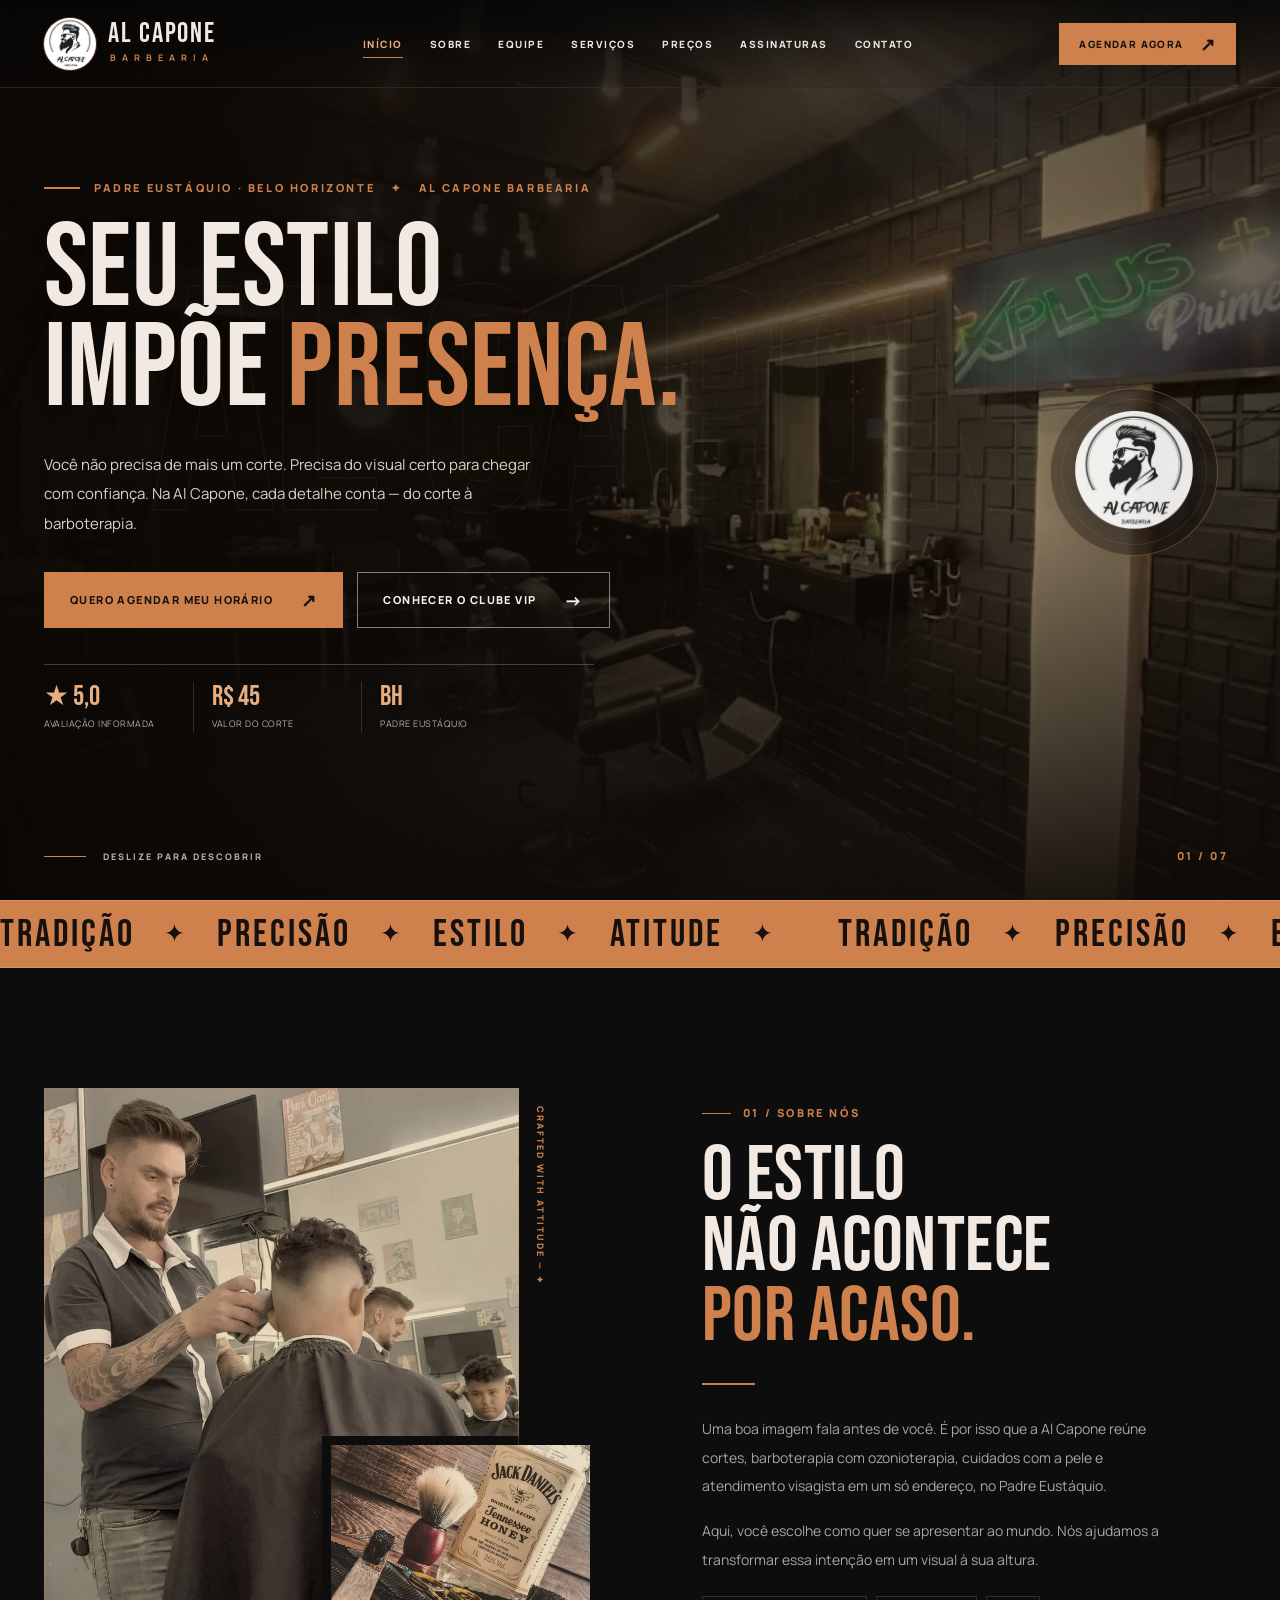
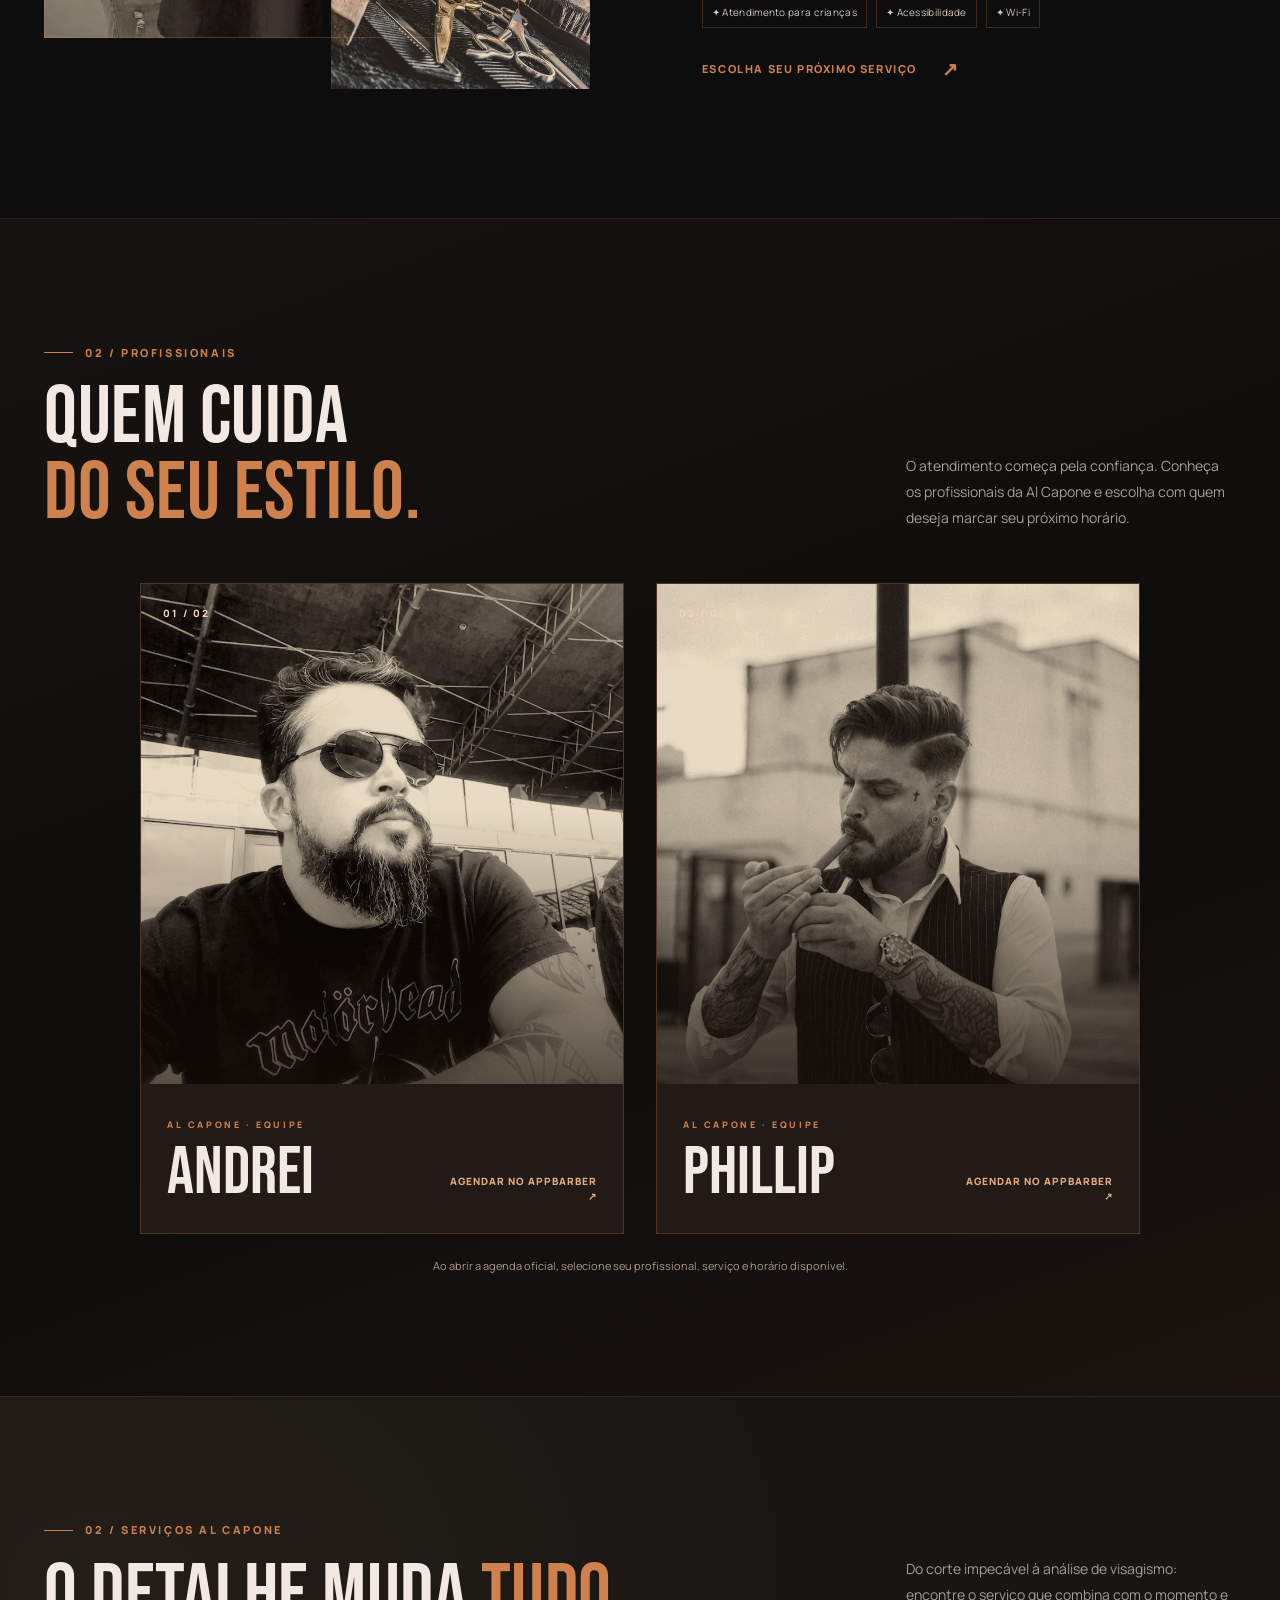
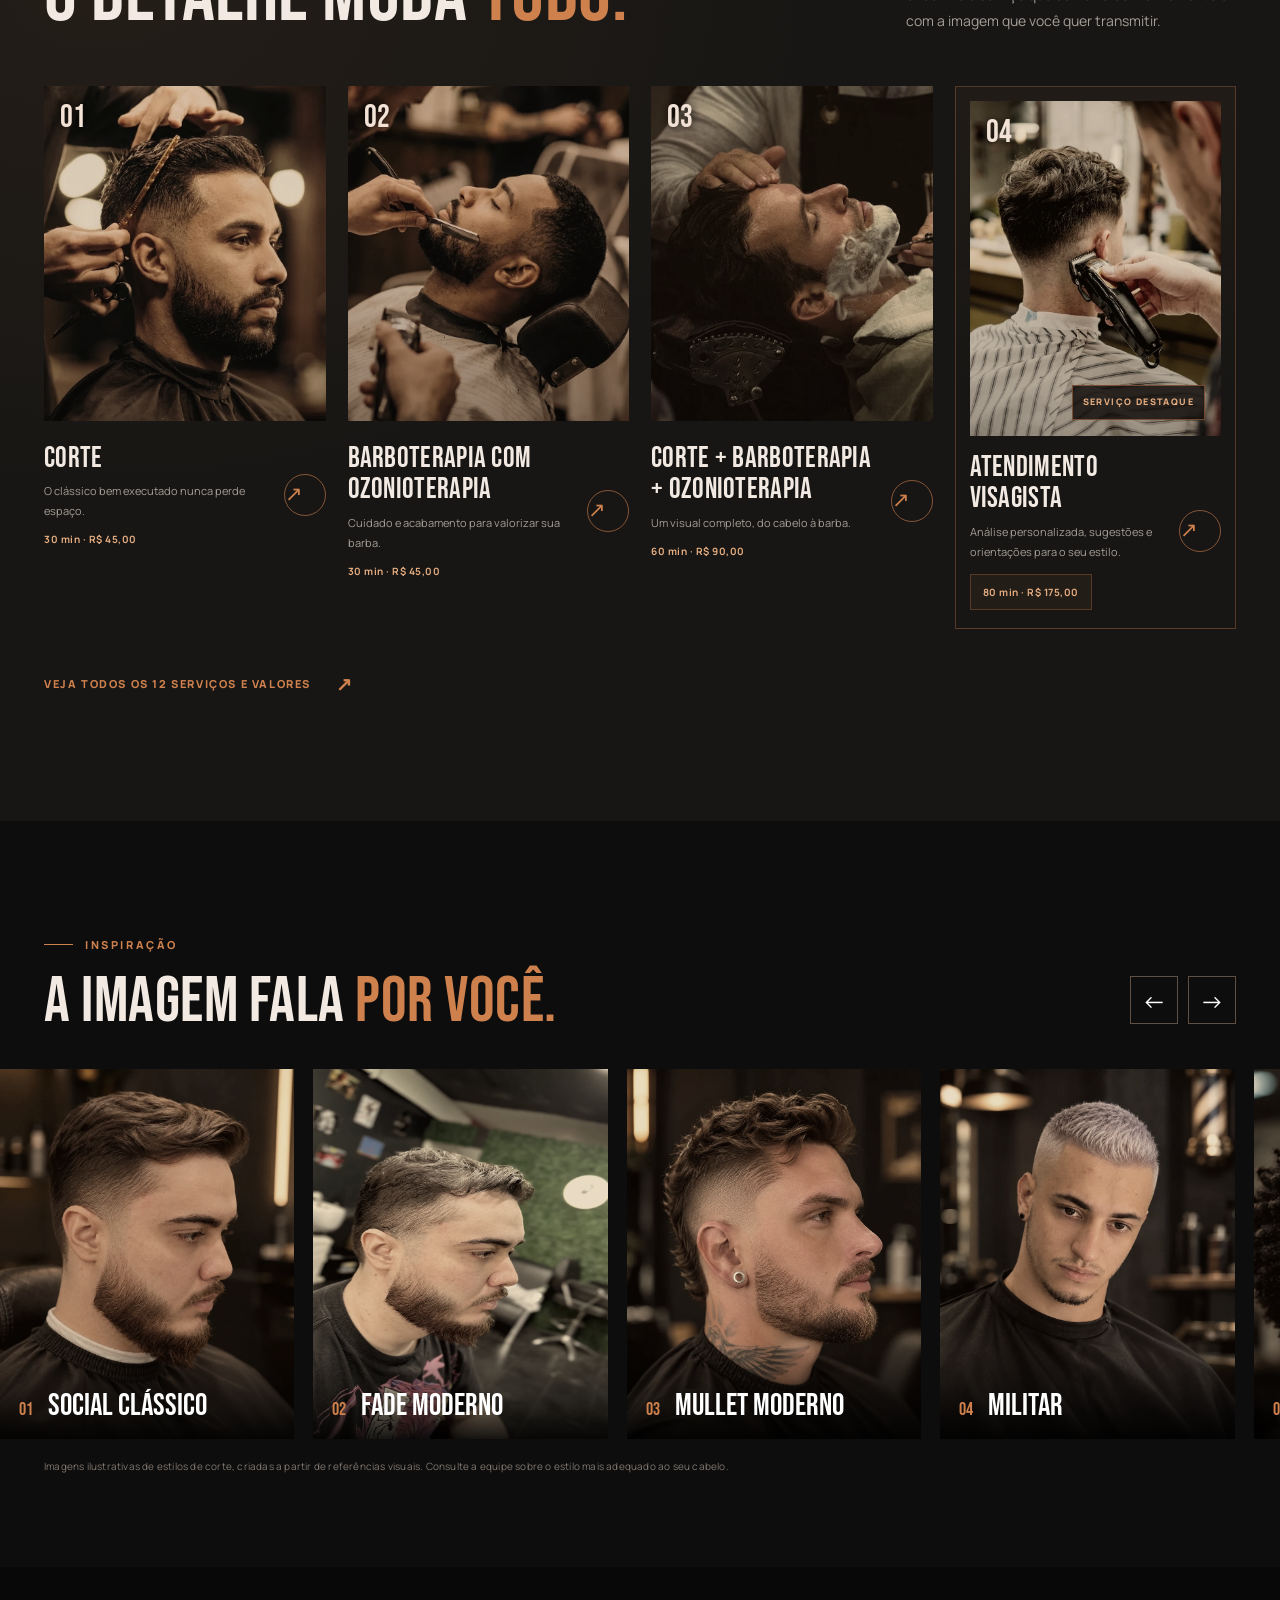
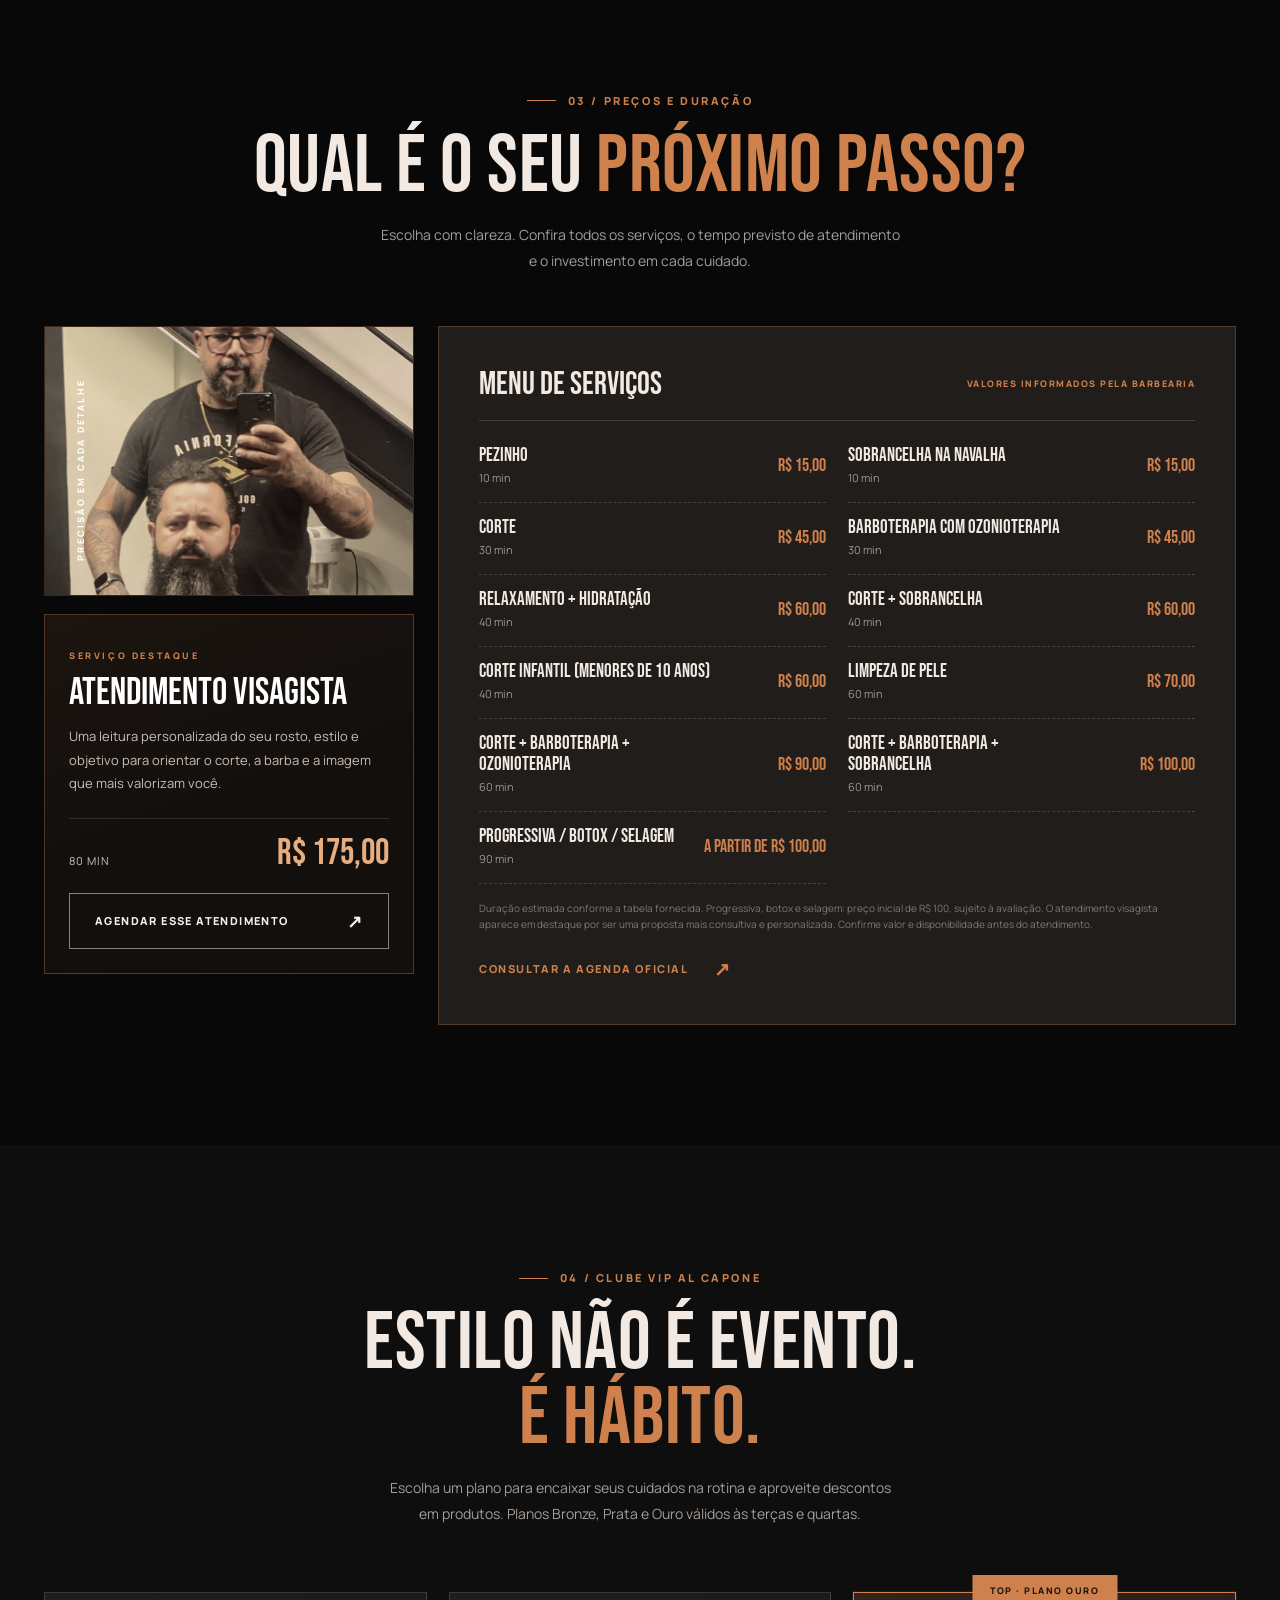
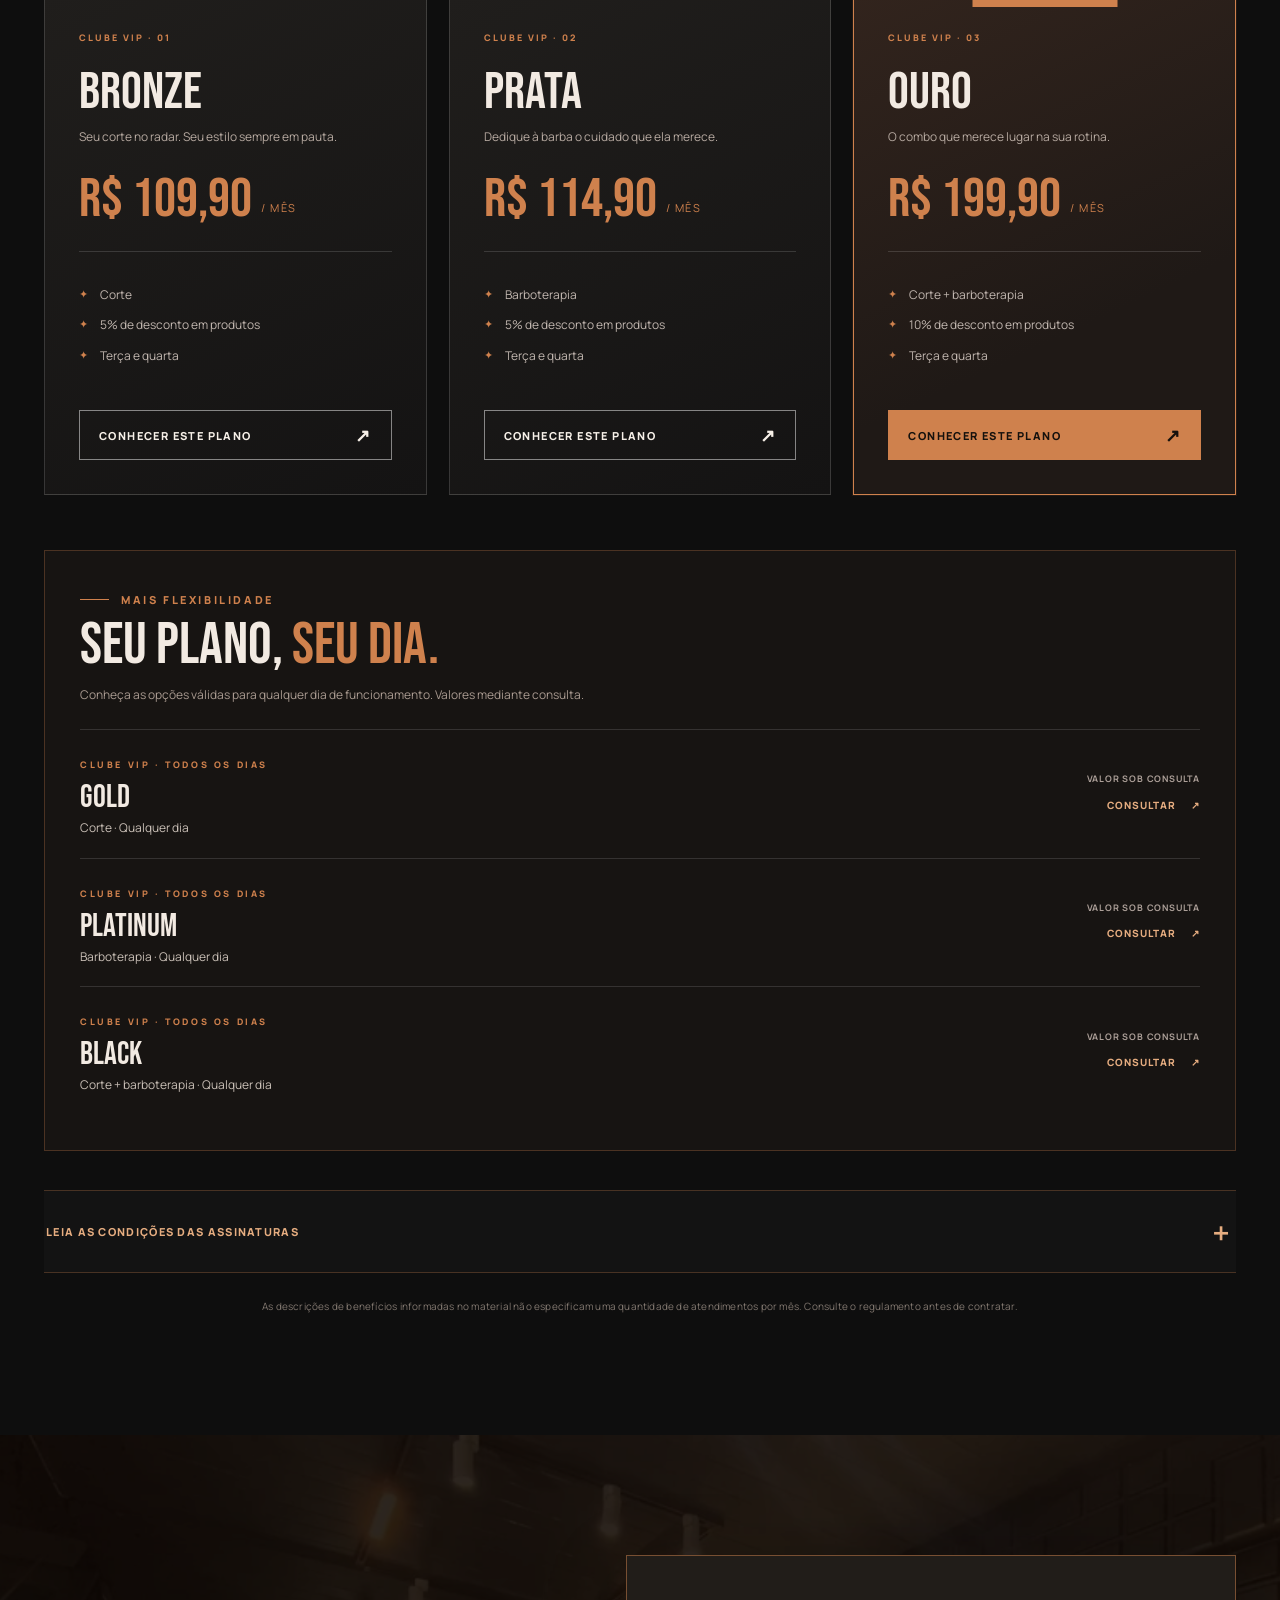
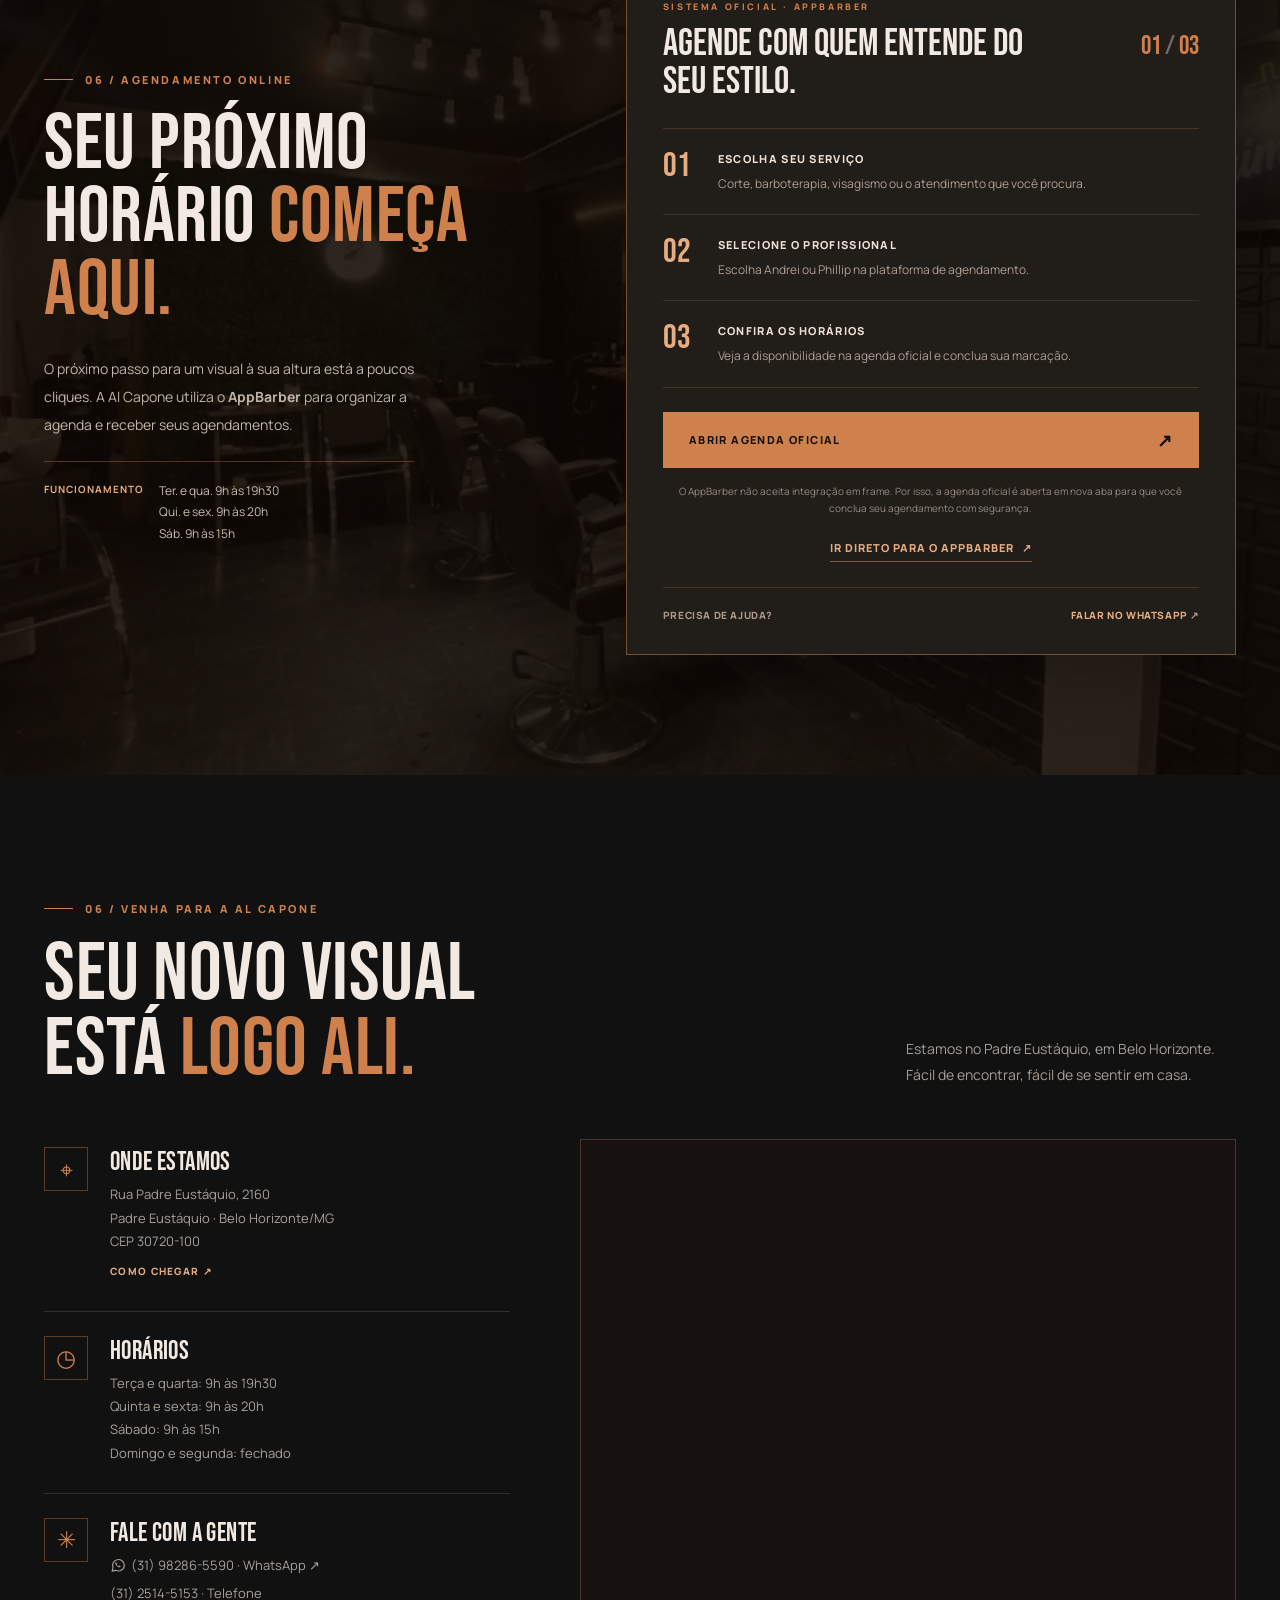
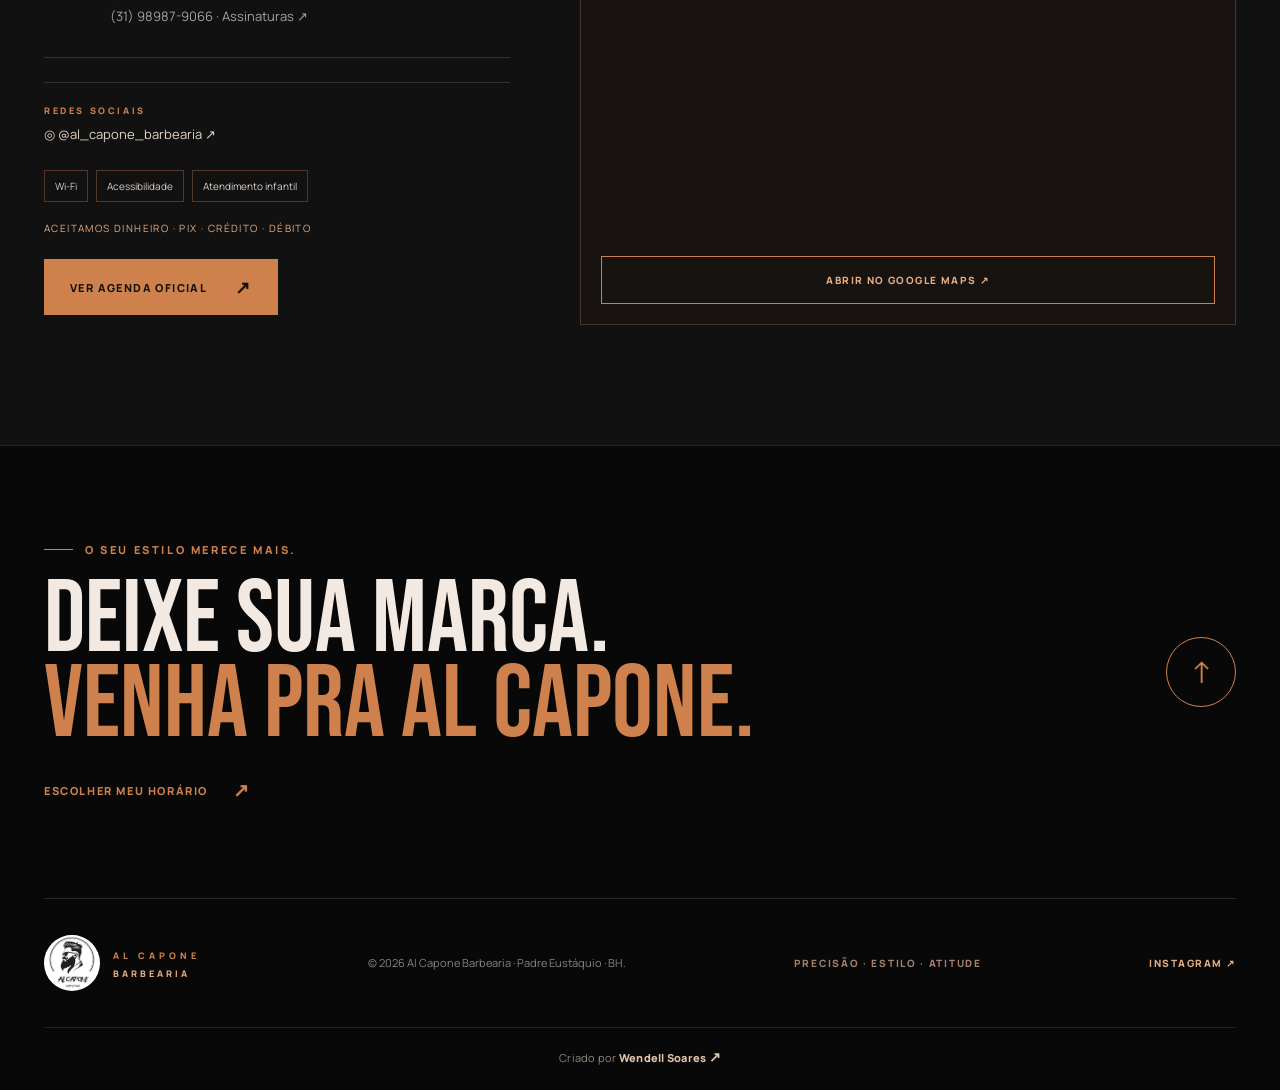
==== commit cbccd041: "Add files via upload" ====
--- a/index.html
+++ b/index.html
@@ -45,6 +45,9 @@
 </header>
 <main id="conteudo">
 <section aria-labelledby="hero-title" class="hero" id="inicio">
+<video aria-hidden="true" class="hero-video" autoplay="" muted="" loop="" playsinline="" preload="metadata" poster="images/alcapone/ambiente-fundo.webp">
+<source src="images/alcapone/hero-video.mp4" type="video/mp4"/>
+</video>
 <div aria-hidden="true" class="hero-shade"></div>
 <div aria-hidden="true" class="hero-outline">AL CAPONE</div>
 <div class="container hero-inner">
@@ -58,7 +61,7 @@
 </div>
 <div aria-label="Informações sobre a barbearia" class="hero-proof"><span><strong>★ 5,0</strong> <small>Avaliação informada</small></span><span><strong>R$ 45</strong> <small>Valor do corte</small></span><span><strong>BH</strong> <small>Padre Eustáquio</small></span></div>
 </div>
-<div aria-hidden="true" class="hero-stamp"><span>AL<br/>CAPONE</span><small>ESTILO COM<br/>ATITUDE</small></div>
+<div aria-hidden="true" class="hero-stamp"><img alt="" class="hero-stamp-logo" src="images/alcapone/logo-alcapone.png"/></div>
 </div>
 <a class="scroll-cue" href="#sobre"><span class="scroll-line"></span> DESLIZE PARA DESCOBRIR</a>
 <div aria-hidden="true" class="hero-index">01 / 07</div>
@@ -83,7 +86,7 @@
 <div class="small-rule"></div>
 <p>Uma boa imagem fala antes de você. É por isso que a Al Capone reúne cortes, barboterapia com ozonioterapia, cuidados com a pele e atendimento visagista em um só endereço, no Padre Eustáquio.</p>
 <p>Aqui, você escolhe como quer se apresentar ao mundo. Nós ajudamos a transformar essa intenção em um visual à sua altura.</p>
-<div class="about-benefits"><span>✦ Atendimento para crianças</span><span>✦ Acessibilidade</span><span>✦ Estacionamento</span><span>✦ Wi-Fi</span></div>
+<div class="about-benefits"><span>✦ Atendimento para crianças</span><span>✦ Acessibilidade</span><span>✦ Wi-Fi</span></div>
 <a class="text-link" href="#servicos">ESCOLHA SEU PRÓXIMO SERVIÇO <span aria-hidden="true">↗</span></a>
 </div>
 </div>
@@ -116,8 +119,8 @@
 <div class="service-photo"><img alt="Corte masculino sendo finalizado com tesoura" loading="lazy" src="images/alcapone/servico-03.webp"/><span class="service-no">03</span></div>
 <div class="service-meta"><div><h3>CORTE + BARBOTERAPIA + OZONIOTERAPIA</h3><p>Um visual completo, do cabelo à barba.</p><span class="service-tag">60 min · R$ 90,00</span></div><a aria-label="Conferir disponibilidade para Corte + barboterapia + ozonioterapia no AppBarber" class="round-arrow service-book" href="https://sites.appbarber.com.br/barbeariaalcapone" rel="noopener noreferrer" target="_blank">↗</a></div>
 </article>
-<article class="service-card" data-reveal="">
-<div class="service-photo"><img alt="Barba masculina recebendo acabamento cuidadoso" loading="lazy" src="images/alcapone/servico-04.webp"/><span class="service-no">04</span></div>
+<article class="service-card service-card-featured" data-reveal="">
+<div class="service-photo"><img alt="Barba masculina recebendo acabamento cuidadoso" loading="lazy" src="images/alcapone/servico-04.webp"/><span class="service-no">04</span><span class="service-badge">SERVIÇO DESTAQUE</span></div>
 <div class="service-meta"><div><h3>ATENDIMENTO VISAGISTA</h3><p>Análise personalizada, sugestões e orientações para o seu estilo.</p><span class="service-tag">80 min · R$ 175,00</span></div><a aria-label="Conferir disponibilidade para Atendimento visagista no AppBarber" class="round-arrow service-book" href="https://sites.appbarber.com.br/barbeariaalcapone" rel="noopener noreferrer" target="_blank">↗</a></div>
 </article>
 </div>
@@ -136,10 +139,19 @@
 <div class="container">
 <div class="section-heading centered" data-reveal=""><p class="section-kicker"><span>03 / PREÇOS E DURAÇÃO</span></p><h2 class="section-title" id="prices-heading">QUAL É O SEU <em>PRÓXIMO PASSO?</em></h2><p>Escolha com clareza. Confira todos os serviços, o tempo previsto de atendimento e o investimento em cada cuidado.</p></div>
 <div class="prices-layout">
-<div class="price-photo" data-reveal=""><img alt="Registro real de atendimento na Al Capone com cliente de barba longa" height="1800" loading="lazy" src="images/alcapone/precos-foto-lateral.webp" width="1286"/><div class="photo-vertical">PRECISÃO EM CADA DETALHE</div></div>
+<div class="price-aside" data-reveal="">
+<div class="price-photo"><img alt="Registro real de atendimento na Al Capone com cliente de barba longa" height="1800" loading="lazy" src="images/alcapone/precos-foto-lateral.webp" width="1286"/><div class="photo-vertical">PRECISÃO EM CADA DETALHE</div></div>
+<article class="price-featured">
+<span class="micro-label">SERVIÇO DESTAQUE</span>
+<h3>ATENDIMENTO VISAGISTA</h3>
+<p>Uma leitura personalizada do seu rosto, estilo e objetivo para orientar o corte, a barba e a imagem que mais valorizam você.</p>
+<div class="price-featured-meta"><span>80 min</span><strong>R$ 175,00</strong></div>
+<a class="button button-outline" href="https://sites.appbarber.com.br/barbeariaalcapone" rel="noopener noreferrer" target="_blank">AGENDAR ESSE ATENDIMENTO <span aria-hidden="true">↗</span></a>
+</article>
+</div>
 <div class="price-panel" data-reveal="">
 <div class="price-panel-top"><h3>MENU DE SERVIÇOS</h3><span>VALORES INFORMADOS PELA BARBEARIA</span></div>
-<div class="price-list">
+<div class="price-list compact-grid">
 <div class="price-row"><div><h4>PEZINHO</h4><p>10 min</p></div><span>R$ 15,00</span></div>
 <div class="price-row"><div><h4>SOBRANCELHA NA NAVALHA</h4><p>10 min</p></div><span>R$ 15,00</span></div>
 <div class="price-row"><div><h4>CORTE</h4><p>30 min</p></div><span>R$ 45,00</span></div>
@@ -151,9 +163,8 @@
 <div class="price-row"><div><h4>CORTE + BARBOTERAPIA + OZONIOTERAPIA</h4><p>60 min</p></div><span>R$ 90,00</span></div>
 <div class="price-row"><div><h4>CORTE + BARBOTERAPIA + SOBRANCELHA</h4><p>60 min</p></div><span>R$ 100,00</span></div>
 <div class="price-row"><div><h4>PROGRESSIVA / BOTOX / SELAGEM</h4><p>90 min</p></div><span>A partir de R$ 100,00</span></div>
-<div class="price-row"><div><h4>ATENDIMENTO VISAGISTA</h4><p>80 min</p></div><span>R$ 175,00</span></div>
-</div>
-<p class="price-disclaimer">Duração estimada conforme a tabela fornecida. Progressiva, botox e selagem: preço inicial de R$ 100, sujeito à avaliação. O atendimento visagista não inclui intervenção química. Confirme valor e disponibilidade antes do atendimento.</p>
+</div>
+<p class="price-disclaimer">Duração estimada conforme a tabela fornecida. Progressiva, botox e selagem: preço inicial de R$ 100, sujeito à avaliação. O atendimento visagista aparece em destaque por ser uma proposta mais consultiva e personalizada. Confirme valor e disponibilidade antes do atendimento.</p>
 <a class="text-link" href="#agendamento">CONSULTAR A AGENDA OFICIAL <span aria-hidden="true">↗</span></a>
 </div>
 </div>
@@ -192,21 +203,13 @@
 <div class="official-step"><span class="official-number">02</span><div><strong>SELECIONE O PROFISSIONAL</strong><p>Escolha Andrei ou Phillip na plataforma de agendamento.</p></div></div>
 <div class="official-step"><span class="official-number">03</span><div><strong>CONFIRA OS HORÁRIOS</strong><p>Veja a disponibilidade na agenda oficial e conclua sua marcação.</p></div></div>
 </div>
-<button aria-controls="appbarber-embed" aria-expanded="false" class="button booking-submit booking-open-inline" id="booking-open-inline" type="button">
-  VER AGENDA NESTA PÁGINA <span aria-hidden="true">↓</span>
-</button>
-<p class="booking-notice">A seleção de serviço, profissional, data e horário é realizada na agenda oficial. Se a visualização incorporada não abrir no seu aparelho, utilize o link direto abaixo.</p><div class="booking-link-alternative"><a href="https://sites.appbarber.com.br/barbeariaalcapone" rel="noopener noreferrer" target="_blank">ABRIR AGENDA OFICIAL EM NOVA ABA <span aria-hidden="true">↗</span></a></div>
+<a class="button booking-submit" href="https://sites.appbarber.com.br/barbeariaalcapone" rel="noopener noreferrer" target="_blank">ABRIR AGENDA OFICIAL <span aria-hidden="true">↗</span></a>
+<p class="booking-notice">O AppBarber não aceita integração em frame. Por isso, a agenda oficial é aberta em nova aba para que você conclua seu agendamento com segurança.</p>
+<div class="booking-link-alternative"><a href="https://sites.appbarber.com.br/barbeariaalcapone" rel="noopener noreferrer" target="_blank">IR DIRETO PARA O APPBARBER <span aria-hidden="true">↗</span></a></div>
 <div class="booking-support"><span>PRECISA DE AJUDA?</span><a href="https://wa.me/5531982865590?text=Ol%C3%A1%21%20Preciso%20de%20ajuda%20para%20agendar%20um%20hor%C3%A1rio%20na%20Al%20Capone." rel="noopener noreferrer" target="_blank">FALAR NO WHATSAPP <span aria-hidden="true">↗</span></a></div>
 </div>
 </div>
-<div class="container appbarber-embed" hidden="" id="appbarber-embed">
-<div class="appbarber-embed-header">
-<div><span class="micro-label">AGENDAMENTO OFICIAL · APPBARBER</span><h3>ESCOLHA SEU HORÁRIO</h3><p>Agenda externa exibida dentro da landing. Os horários e confirmações são gerenciados exclusivamente pelo AppBarber.</p></div>
-<button aria-label="Fechar agendamento incorporado" class="embed-close" id="booking-close-inline" type="button">FECHAR <span aria-hidden="true">×</span></button>
-</div>
-<div class="appbarber-frame-wrap"><iframe data-src="https://sites.appbarber.com.br/barbeariaalcapone" id="appbarber-frame" loading="lazy" referrerpolicy="strict-origin-when-cross-origin" title="Agendamento oficial da Al Capone no AppBarber"></iframe></div>
-<div class="appbarber-embed-fallback"><span>Se a página estiver em branco ou não permitir o agendamento, o AppBarber pode estar bloqueando a incorporação.</span><a href="https://sites.appbarber.com.br/barbeariaalcapone" rel="noopener noreferrer" target="_blank">CONTINUAR NO APPBARBER ↗</a></div>
-</div></section>
+</section>
 <section aria-labelledby="contact-heading" class="section contact-section" id="contato">
 <div class="container">
 <div class="section-heading" data-reveal=""><div><p class="section-kicker"><span>06 / VENHA PARA A AL CAPONE</span></p><h2 class="section-title" id="contact-heading">SEU NOVO VISUAL<br/>ESTÁ <em>LOGO ALI.</em></h2></div><p class="section-intro">Estamos no Padre Eustáquio, em Belo Horizonte. Fácil de encontrar, fácil de se sentir em casa.</p></div>
@@ -215,7 +218,7 @@
 <div class="contact-item"><span aria-hidden="true" class="contact-icon">⌖</span><div><h3>ONDE ESTAMOS</h3><p>Rua Padre Eustáquio, 2160<br/>Padre Eustáquio · Belo Horizonte/MG<br/>CEP 30720-100</p><a class="contact-inline" href="https://www.google.com/maps/search/?api=1&amp;query=Rua%20Padre%20Eust%C3%A1quio%2C%202160%2C%20Padre%20Eust%C3%A1quio%2C%20Belo%20Horizonte%2C%20MG%2C%2030720-100" rel="noopener noreferrer" target="_blank">COMO CHEGAR ↗</a></div></div>
 <div class="contact-item"><span aria-hidden="true" class="contact-icon">◷</span><div><h3>HORÁRIOS</h3><p>Terça e quarta: 9h às 19h30<br/>Quinta e sexta: 9h às 20h<br/>Sábado: 9h às 15h<br/>Domingo e segunda: fechado</p></div></div>
 <div class="contact-item"><span aria-hidden="true" class="contact-icon">✳</span><div><h3>FALE COM A GENTE</h3><p><a class="contact-wa-link" href="https://wa.me/5531982865590" rel="noopener noreferrer" target="_blank"><svg aria-hidden="true" class="whatsapp-svg" height="17" viewbox="0 0 24 24" width="17"><path d="M20.25 11.4a8.34 8.34 0 0 1-12.13 7.42L3 20l1.25-4.87A8.33 8.33 0 1 1 20.25 11.4Z" fill="none" stroke="currentColor" stroke-linejoin="round" stroke-width="1.6"></path><path d="M8.5 7.7c-.26-.32-.5-.26-.69.02-.38.57-.57 1.22-.26 2 .9 2.12 2.75 3.85 4.9 4.65.8.3 1.54.05 2.04-.34.36-.27.6-.8.45-1.02l-1.8-.91c-.23-.1-.34-.1-.54.13l-.65.78c-1.19-.46-2.08-1.33-2.65-2.47l.7-.68c.17-.2.16-.4.05-.58Z" fill="currentColor"></path></svg> (31) 98286-5590 · WhatsApp ↗</a><br/><a href="tel:+553125145153">(31) 2514-5153 · Telefone</a><br/><a href="https://wa.me/5531989879066" rel="noopener noreferrer" target="_blank">(31) 98987-9066 · Assinaturas ↗</a></p></div></div><div class="contact-social"><span class="micro-label">REDES SOCIAIS</span><a aria-label="Abrir Instagram da Al Capone Barbearia" href="https://www.instagram.com/al_capone_barbearia" rel="noopener noreferrer" target="_blank">◎ @al_capone_barbearia ↗</a></div>
-<div class="contact-amenities"><span>Wi-Fi</span><span>Estacionamento</span><span>Acessibilidade</span><span>Atendimento infantil</span></div>
+<div class="contact-amenities"><span>Wi-Fi</span><span>Acessibilidade</span><span>Atendimento infantil</span></div>
 <p class="payment-note">ACEITAMOS DINHEIRO · PIX · CRÉDITO · DÉBITO</p>
 <a class="button" href="https://sites.appbarber.com.br/barbeariaalcapone" rel="noopener noreferrer" target="_blank">VER AGENDA OFICIAL <span aria-hidden="true">↗</span></a>
 </div>
--- a/css/alcapone.css
+++ b/css/alcapone.css
@@ -183,3 +183,59 @@
 .footer-credit a span{font-size:14px}
 @media(max-width:760px){.appbarber-embed{margin-top:36px}.appbarber-embed-header{padding:20px;flex-wrap:wrap}.appbarber-embed-fallback{padding:18px 20px}.appbarber-frame-wrap{min-height:650px}.appbarber-frame-wrap iframe{min-height:650px;height:78svh}}
 @media(max-width:530px){.appbarber-embed-header{gap:12px}.appbarber-embed-header h3{font-size:36px}.appbarber-embed-fallback a{white-space:normal}.footer-credit{margin-bottom:0;padding-bottom:24px}}
+
+
+/* === V5 refinements === */
+.hero-video{opacity:.46;filter:sepia(.18) saturate(.78) brightness(.72) contrast(1.04)}
+.hero::before{display:none}
+.hero-stamp{right:18px;top:53%;transform:translateY(-50%);width:168px;height:168px;border:1px solid rgba(207,129,77,.45);background:radial-gradient(circle at 50% 40%,rgba(255,255,255,.08),rgba(255,255,255,.01) 55%),rgba(7,5,4,.35);backdrop-filter:blur(4px)}
+.hero-stamp::after{inset:10px;border-style:solid;border-color:rgba(207,129,77,.18)}
+.hero-stamp-logo{width:122px;height:122px;object-fit:contain;filter:drop-shadow(0 8px 18px rgba(0,0,0,.35))}
+.about-frame img,.service-photo img,.style-item img,.team-photo img,.price-photo img{filter:sepia(.22) saturate(.74) contrast(1.04) brightness(.93)}
+.about-frame img:hover,.service-card:hover img,.style-item:hover img,.team-card:hover img{filter:sepia(.18) saturate(.86) contrast(1.04) brightness(.97)}
+.service-card-featured{position:relative;border:1px solid rgba(207,129,77,.32);padding:14px 14px 18px;background:linear-gradient(180deg,rgba(207,129,77,.05),transparent 58%)}
+.service-card-featured .service-meta{padding-top:16px}
+.service-badge{position:absolute;z-index:2;right:16px;bottom:16px;background:rgba(15,11,9,.82);border:1px solid rgba(207,129,77,.48);padding:8px 10px;color:var(--accent-light);font-size:9px;font-weight:800;letter-spacing:1.4px}
+.service-card-featured .service-tag{display:inline-flex;align-items:center;gap:8px;padding:8px 12px;margin-top:12px;border:1px solid rgba(207,129,77,.3);color:var(--accent-light);background:rgba(207,129,77,.06)}
+.prices-layout{grid-template-columns:minmax(280px,370px) minmax(0,1fr);gap:24px;align-items:start;min-height:0;box-shadow:none}
+.price-aside{display:grid;gap:18px;align-self:start}
+.price-photo{min-height:270px;height:270px;border:1px solid rgba(207,129,77,.26)}
+.price-panel{padding:38px 40px}
+.price-list.compact-grid{display:grid;grid-template-columns:repeat(2,minmax(0,1fr));gap:0 22px;margin-top:10px}
+.price-list.compact-grid .price-row{padding:14px 0;min-width:0}
+.price-list.compact-grid .price-row:nth-last-child(-n+2){border-bottom:1px dashed rgba(255,255,255,.16)}
+.price-row h4{font-size:clamp(18px,1.5vw,22px)}
+.price-row p{font-size:11px}
+.price-row>span{font-size:clamp(16px,1.4vw,23px);min-width:96px}
+.price-featured{border:1px solid rgba(207,129,77,.34);background:linear-gradient(160deg,rgba(207,129,77,.10),rgba(19,16,14,.96) 48%);padding:25px 24px 24px}
+.price-featured h3{font:400 clamp(32px,3vw,42px)/.95 var(--display);margin-top:8px;color:#fff}
+.price-featured p{font-size:13px;line-height:1.8;color:#cdbeb2;margin-top:14px}
+.price-featured-meta{display:flex;align-items:end;justify-content:space-between;gap:12px;margin-top:22px;padding-top:18px;border-top:1px solid rgba(255,255,255,.12)}
+.price-featured-meta span{font-size:11px;letter-spacing:1px;text-transform:uppercase;color:#d1c1b4}
+.price-featured-meta strong{font:400 36px/.95 var(--display);color:var(--accent-light)}
+.price-featured .button{width:100%;margin-top:22px;justify-content:space-between}
+.booking-section{background:#130d0a url('../images/alcapone/ambiente-fundo.webp') center/cover no-repeat}
+.booking-notice{max-width:520px;margin-inline:auto}
+.booking-link-alternative{margin-top:16px}
+.booking-link-alternative a{font-size:11px}
+.official-booking .booking-submit{margin-top:24px}
+@media (max-width:1180px){
+  .prices-layout{grid-template-columns:320px minmax(0,1fr)}
+  .price-panel{padding:34px 30px}
+}
+@media (max-width:980px){
+  .service-card-featured{padding:10px}
+  .prices-layout{grid-template-columns:1fr;gap:26px}
+  .price-aside{grid-template-columns:1fr 1fr;align-items:stretch}
+}
+@media (max-width:760px){
+  .price-aside{grid-template-columns:1fr}
+  .price-list.compact-grid{grid-template-columns:1fr}
+  .price-photo{height:290px;min-height:290px}
+}
+@media (max-width:530px){
+  .hero-video{opacity:.38}
+  .service-badge{right:12px;bottom:12px;font-size:8px;padding:7px 9px}
+  .price-featured{padding:22px 18px}
+  .price-featured h3{font-size:31px}
+}
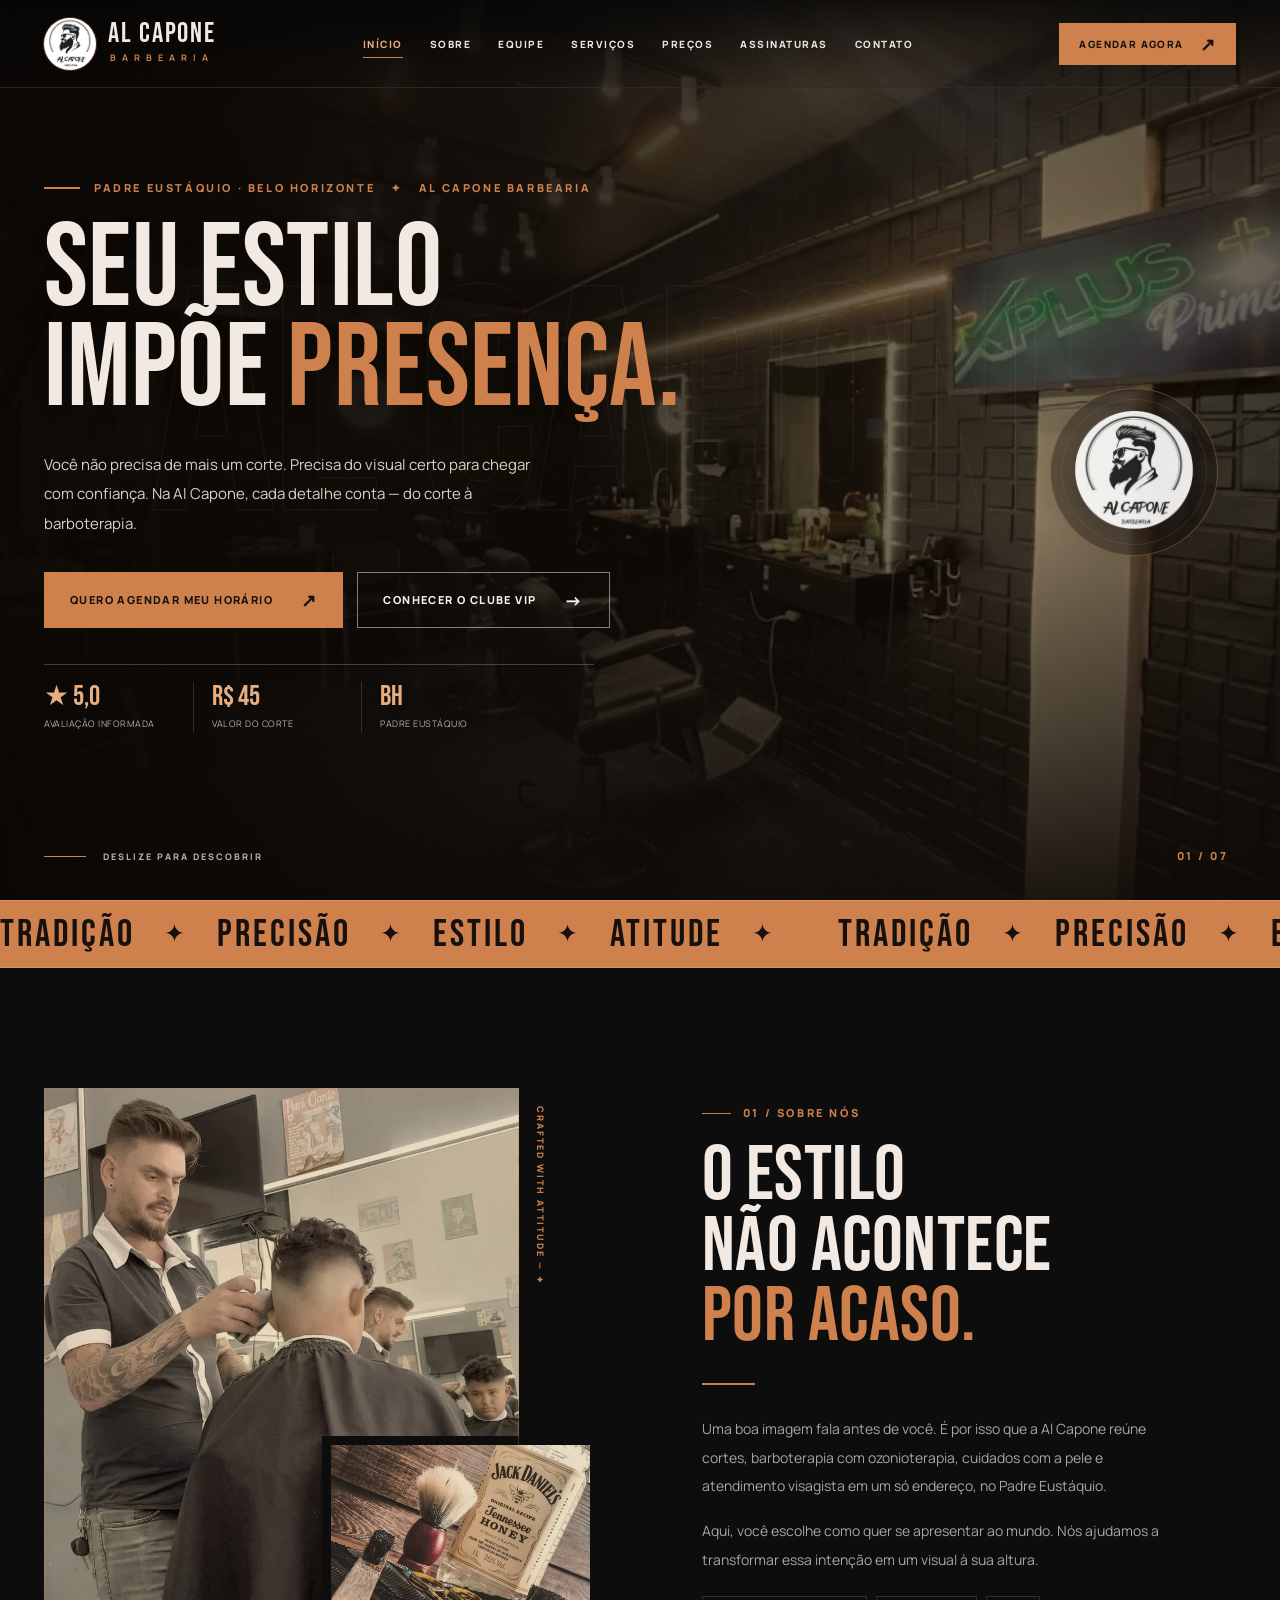
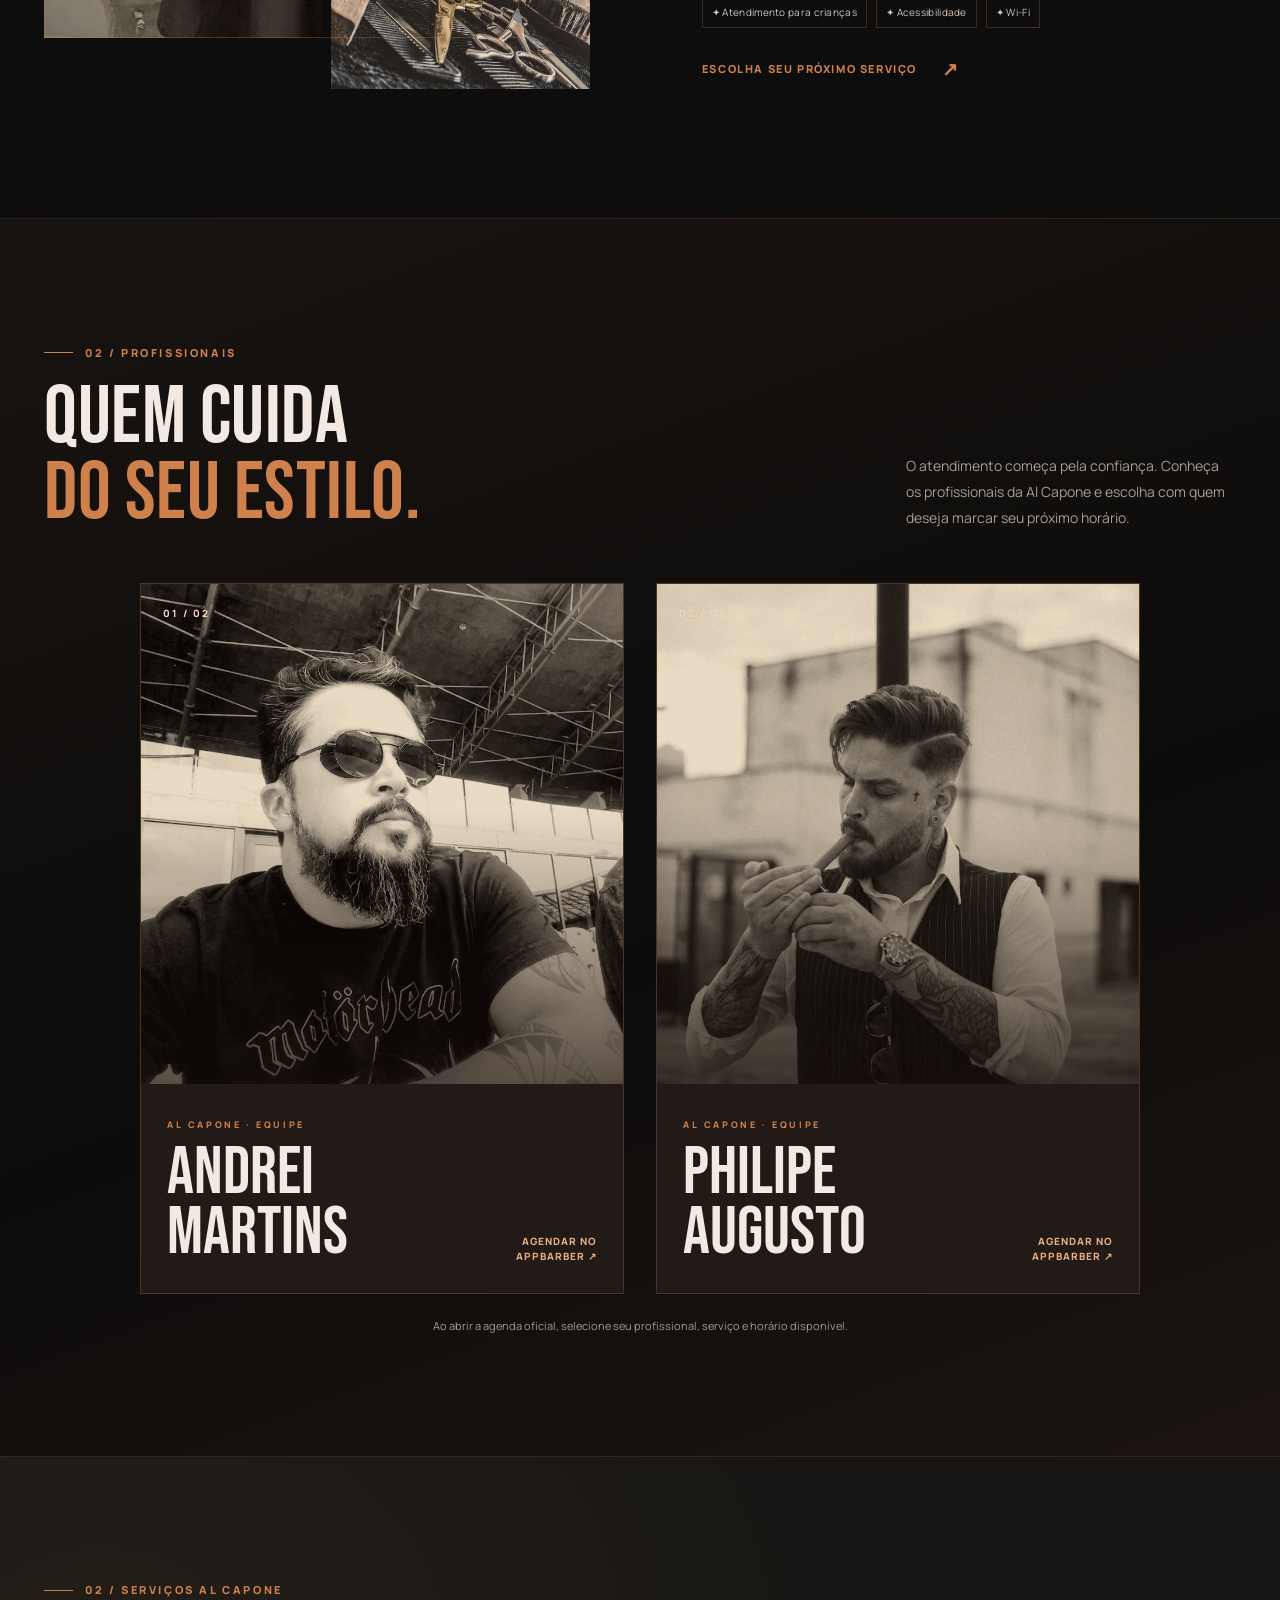
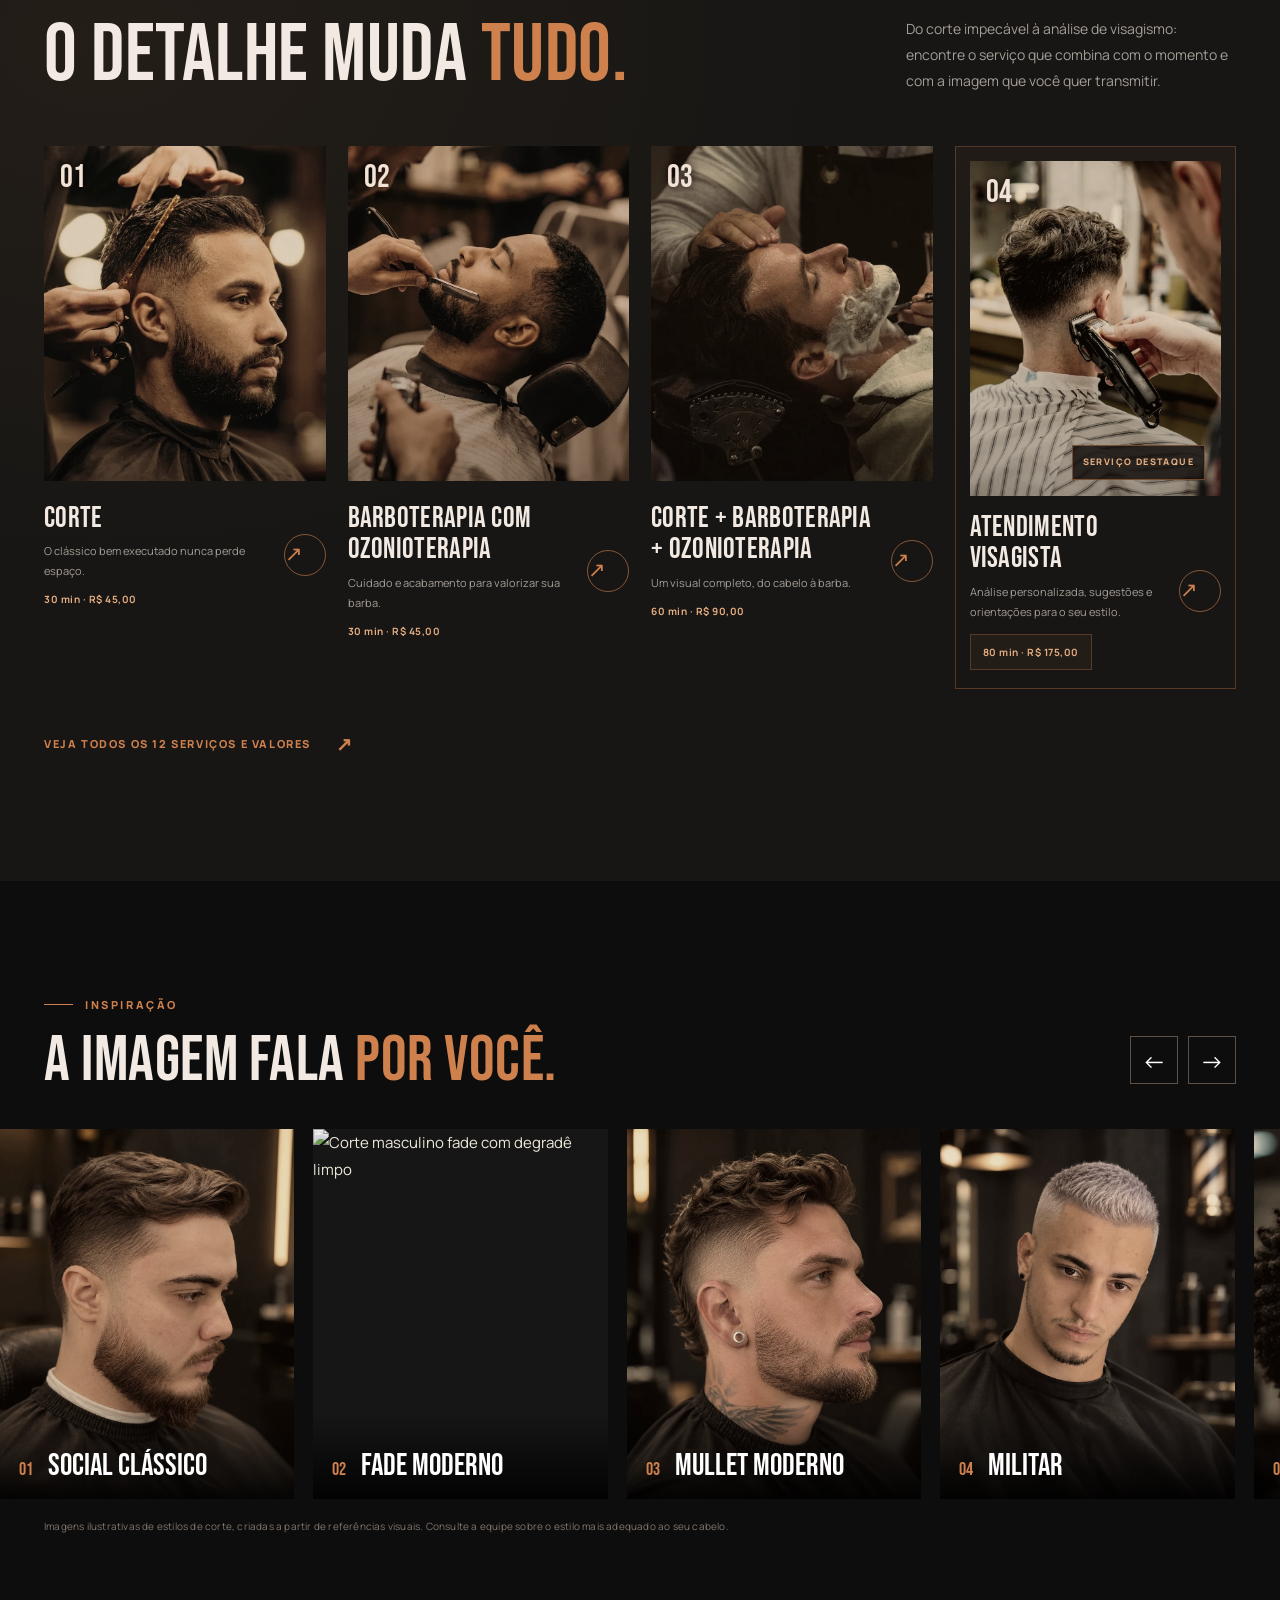
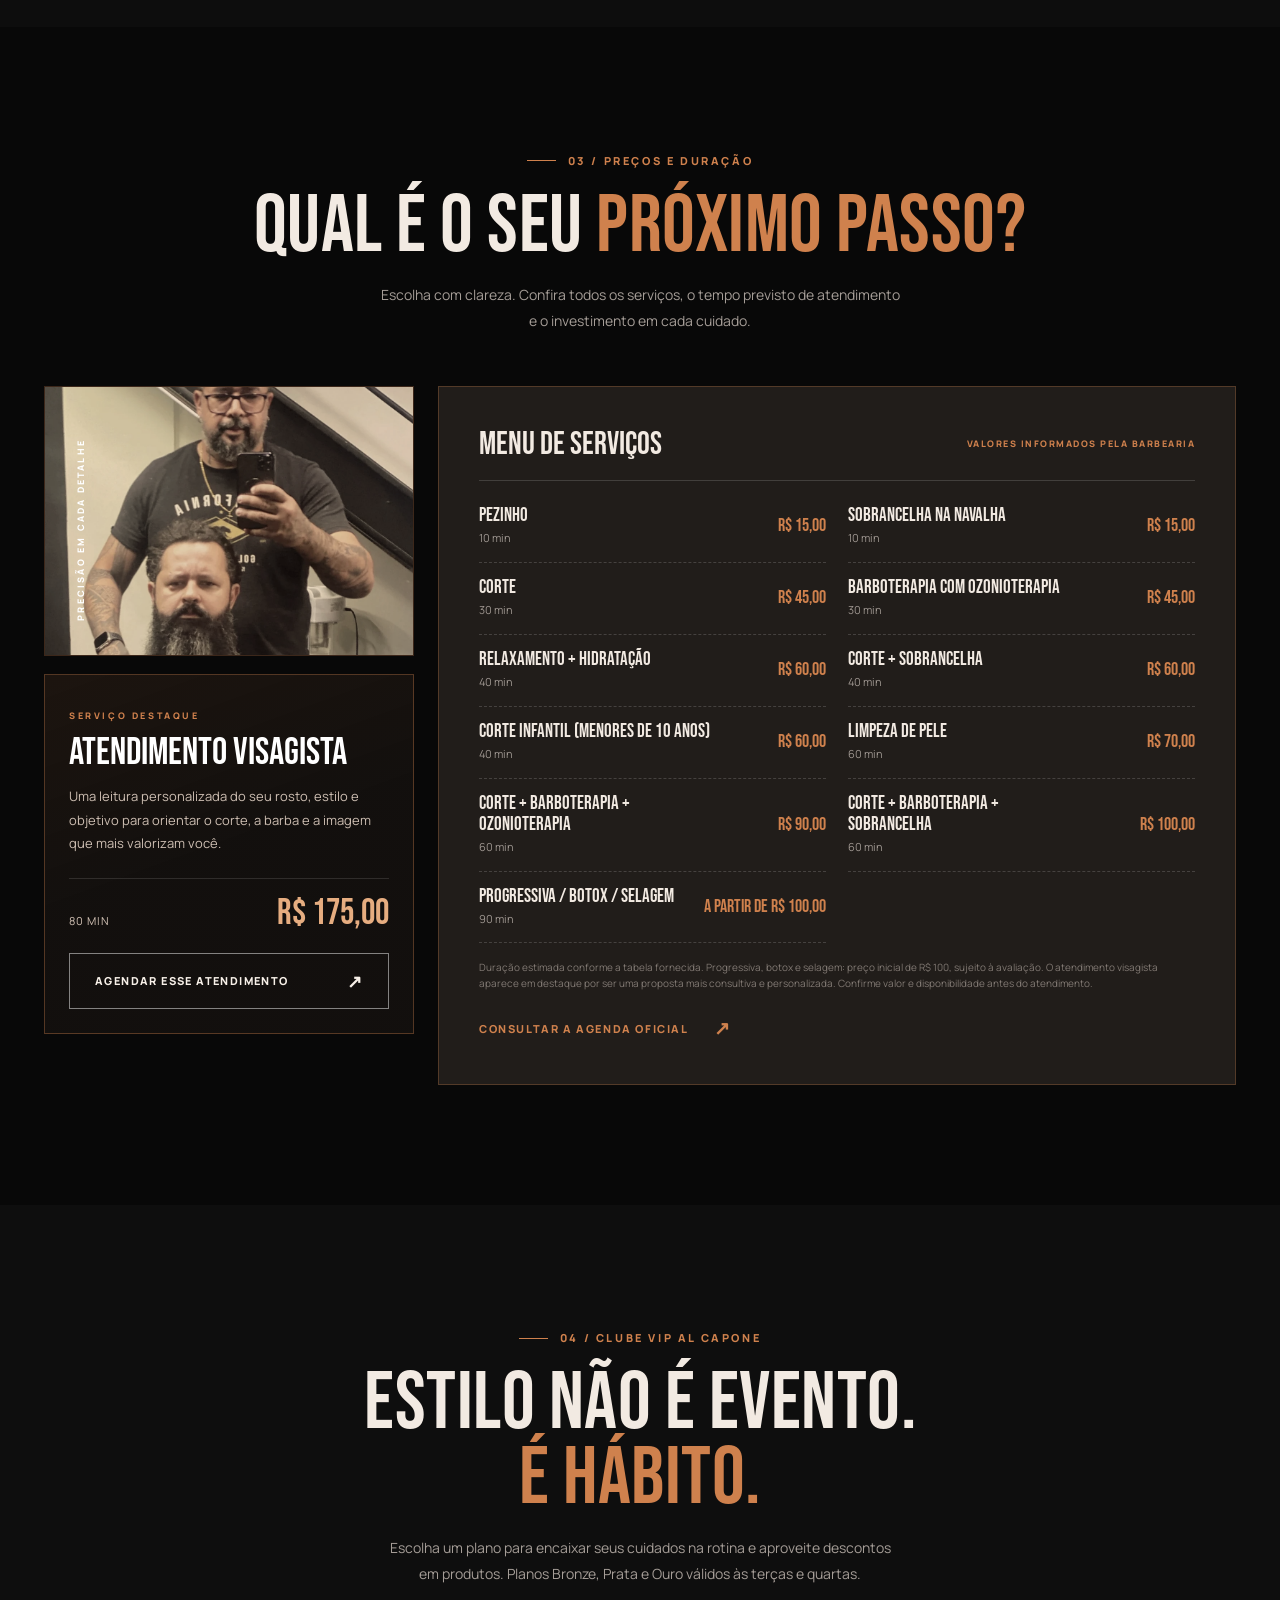
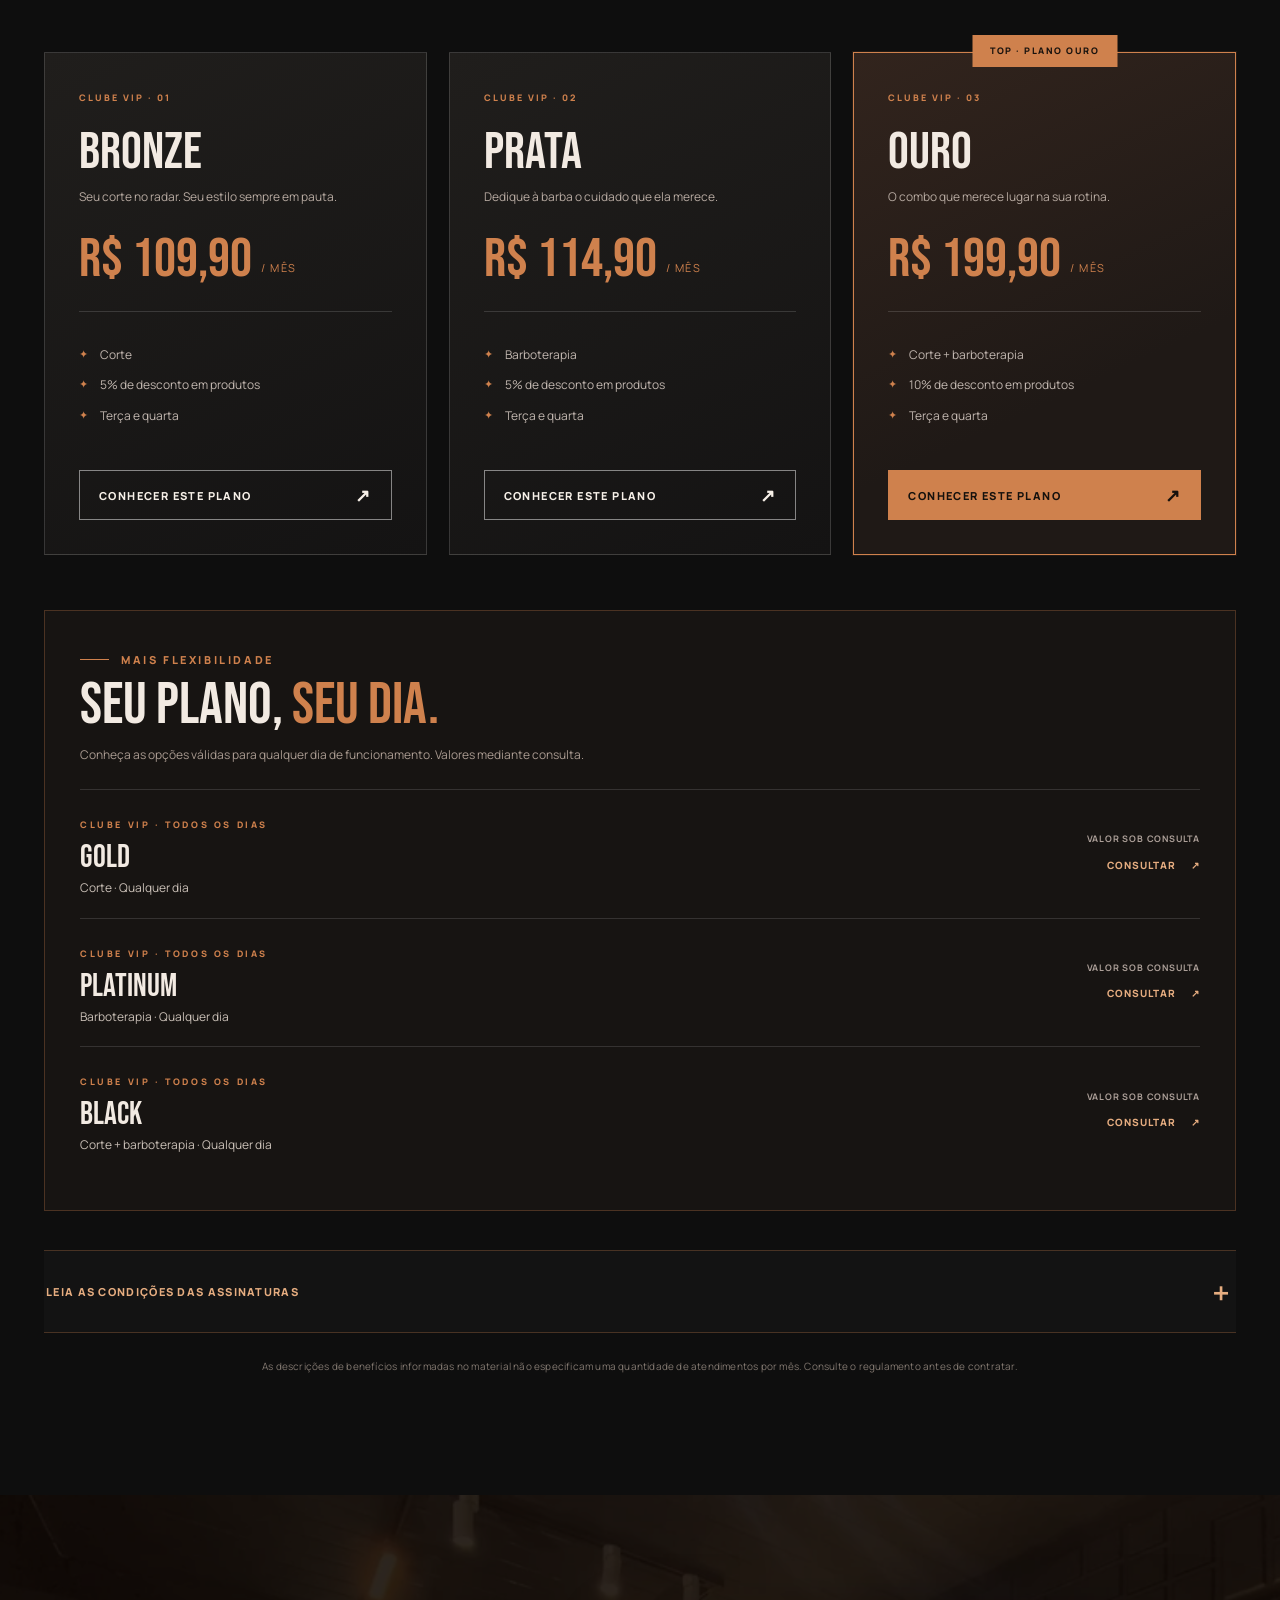
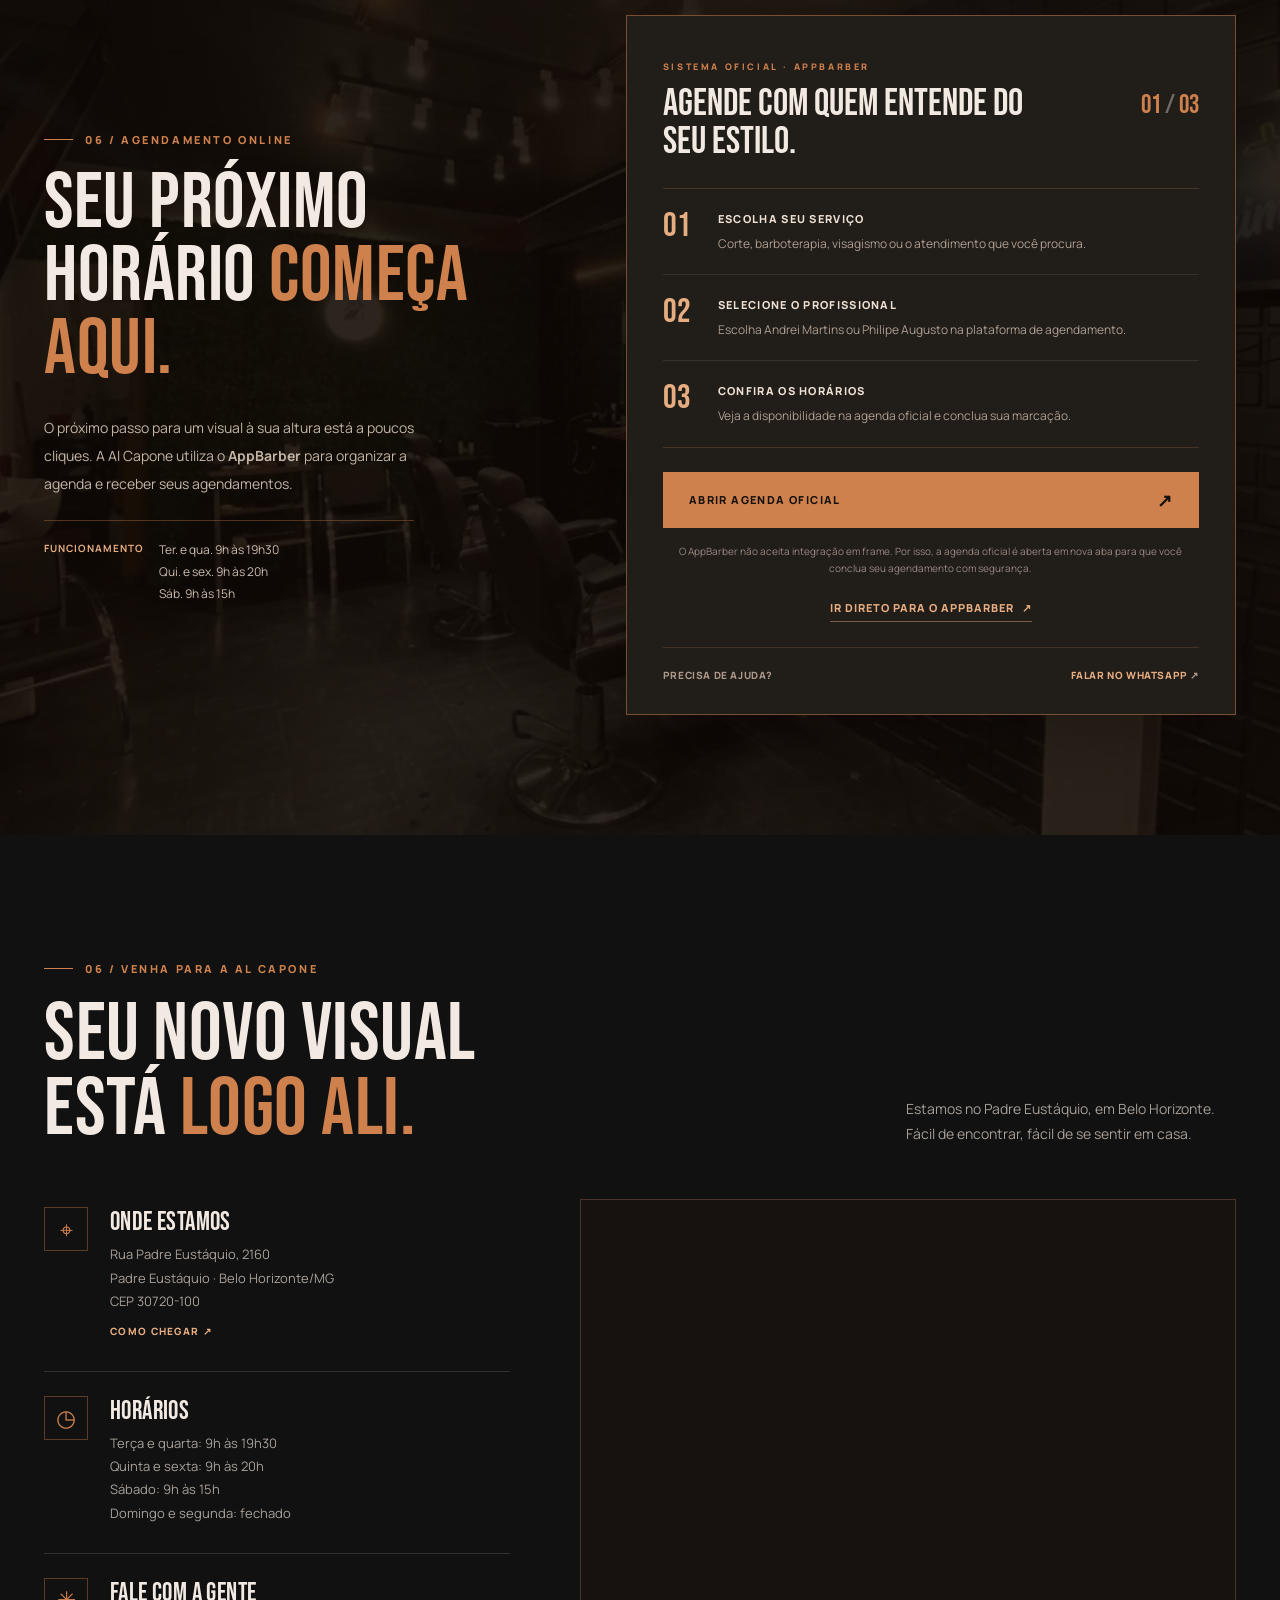
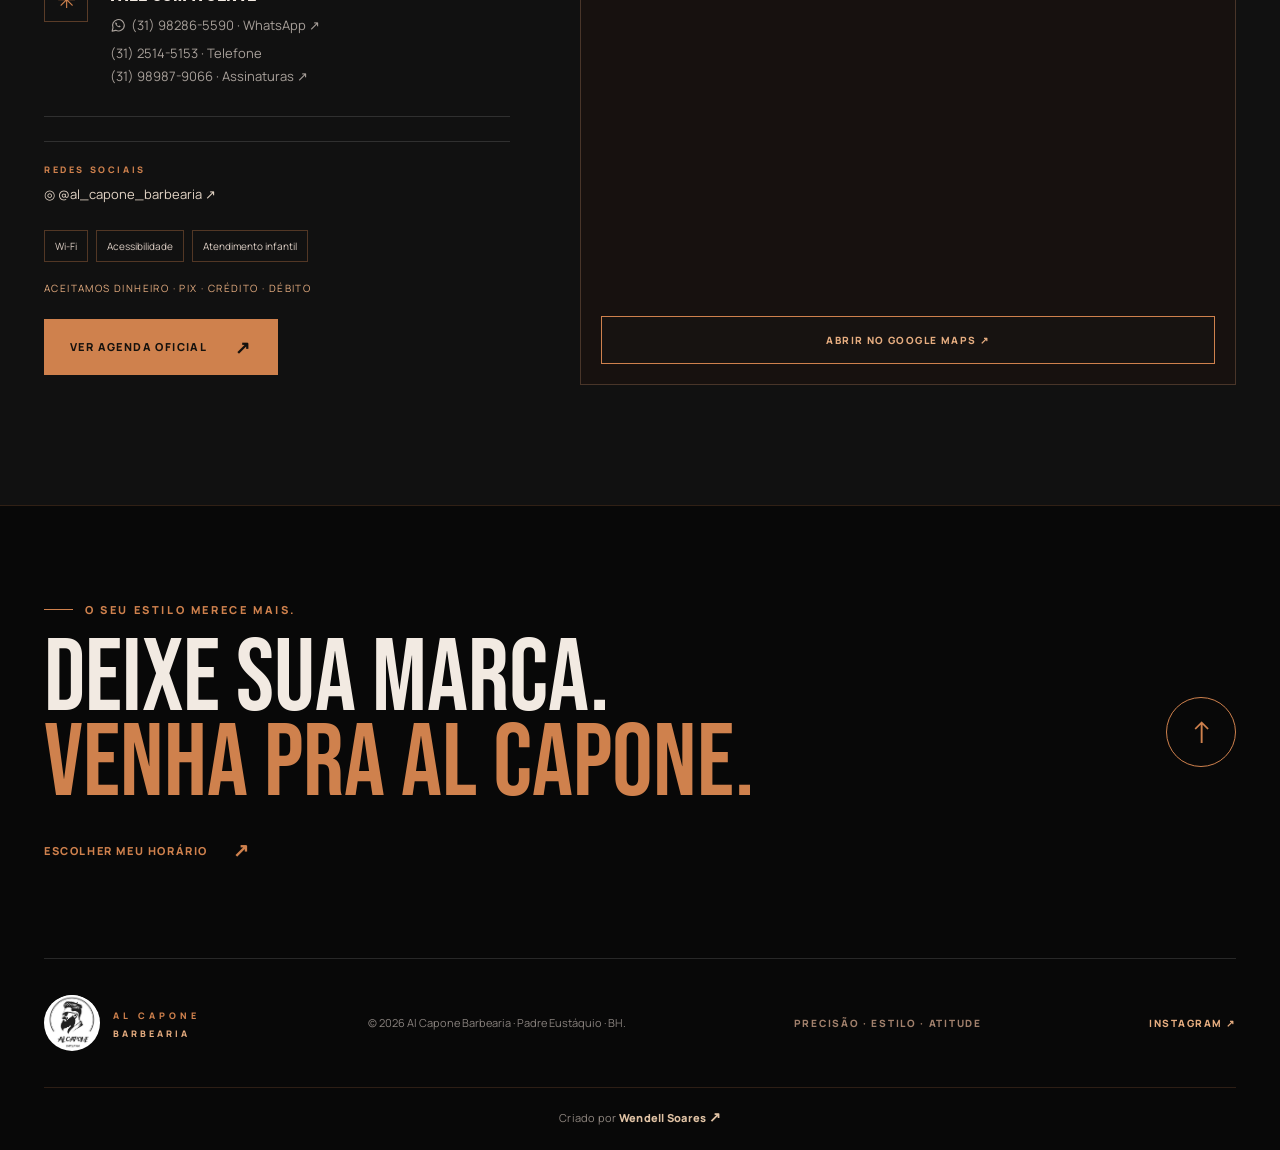
==== commit ed8d0af6: "Add files via upload" ====
--- a/index.html
+++ b/index.html
@@ -94,8 +94,8 @@
 <div class="container">
 <div class="section-heading" data-reveal=""><div><p class="section-kicker"><span>02 / PROFISSIONAIS</span></p><h2 class="section-title" id="team-heading">QUEM CUIDA<br/><em>DO SEU ESTILO.</em></h2></div><p class="section-intro">O atendimento começa pela confiança. Conheça os profissionais da Al Capone e escolha com quem deseja marcar seu próximo horário.</p></div>
 <div class="team-grid">
-<article class="team-card" data-reveal=""><div class="team-photo"><img alt="Andrei, profissional da Al Capone Barbearia" height="1024" loading="lazy" src="images/alcapone/andrei.webp" width="825"/><span class="team-photo-count">01 / 02</span></div><div class="team-info"><div><span class="micro-label">AL CAPONE · EQUIPE</span><h3>ANDREI</h3></div><a aria-label="Agendar atendimento com Andrei pelo sistema AppBarber, selecionando-o no site" class="team-link" href="https://sites.appbarber.com.br/barbeariaalcapone" rel="noopener noreferrer" target="_blank">AGENDAR NO APPBARBER <span aria-hidden="true">↗</span></a></div></article>
-<article class="team-card" data-reveal=""><div class="team-photo"><img alt="Phillip, profissional da Al Capone Barbearia" height="1152" loading="lazy" src="images/alcapone/phillip.webp" width="928"/><span class="team-photo-count">02 / 02</span></div><div class="team-info"><div><span class="micro-label">AL CAPONE · EQUIPE</span><h3>PHILLIP</h3></div><a aria-label="Agendar atendimento com Phillip pelo sistema AppBarber, selecionando-o no site" class="team-link" href="https://sites.appbarber.com.br/barbeariaalcapone" rel="noopener noreferrer" target="_blank">AGENDAR NO APPBARBER <span aria-hidden="true">↗</span></a></div></article>
+<article class="team-card" data-reveal=""><div class="team-photo"><img alt="Andrei Martins, profissional da Al Capone Barbearia" height="1024" loading="lazy" src="images/alcapone/andrei.webp" width="825"/><span class="team-photo-count">01 / 02</span></div><div class="team-info"><div><span class="micro-label">AL CAPONE · EQUIPE</span><h3>ANDREI MARTINS</h3></div><a aria-label="Agendar atendimento com Andrei Martins pelo sistema AppBarber, selecionando-o no site" class="team-link" href="https://sites.appbarber.com.br/barbeariaalcapone" rel="noopener noreferrer" target="_blank">AGENDAR NO APPBARBER <span aria-hidden="true">↗</span></a></div></article>
+<article class="team-card" data-reveal=""><div class="team-photo"><img alt="Philipe Augusto, profissional da Al Capone Barbearia" height="1152" loading="lazy" src="images/alcapone/phillip.webp" width="928"/><span class="team-photo-count">02 / 02</span></div><div class="team-info"><div><span class="micro-label">AL CAPONE · EQUIPE</span><h3>PHILIPE AUGUSTO</h3></div><a aria-label="Agendar atendimento com Philipe Augusto pelo sistema AppBarber, selecionando-o no site" class="team-link" href="https://sites.appbarber.com.br/barbeariaalcapone" rel="noopener noreferrer" target="_blank">AGENDAR NO APPBARBER <span aria-hidden="true">↗</span></a></div></article>
 </div>
 <p class="team-guidance">Ao abrir a agenda oficial, selecione seu profissional, serviço e horário disponível.</p>
 </div>
@@ -132,7 +132,7 @@
 <div><p class="section-kicker"><span>INSPIRAÇÃO</span></p><h2 class="section-title" id="styles-heading">A IMAGEM FALA <em>POR VOCÊ.</em></h2></div>
 <div class="slider-controls"><button aria-label="Ver estilos anteriores" id="styles-prev" type="button">←</button><button aria-label="Ver próximos estilos" id="styles-next" type="button">→</button></div>
 </div>
-<div aria-label="Galeria horizontal de estilos de cabelo" class="styles-track" id="styles-track" tabindex="0"><figure class="style-item"><img alt="Corte social clássico masculino com acabamento alinhado" height="1200" loading="lazy" src="images/alcapone/corte-01-social.webp" width="900"/><figcaption>01 <strong>SOCIAL CLÁSSICO</strong></figcaption></figure><figure class="style-item"><img alt="Corte masculino fade com degradê limpo" height="1200" loading="lazy" src="images/alcapone/corte-02-fade.webp" width="900"/><figcaption>02 <strong>FADE MODERNO</strong></figcaption></figure><figure class="style-item"><img alt="Corte mullet contemporâneo com cabelo mais longo na nuca" height="1200" loading="lazy" src="images/alcapone/corte-03-mullet.webp" width="900"/><figcaption>03 <strong>MULLET MODERNO</strong></figcaption></figure><figure class="style-item"><img alt="Corte curto militar com cabelo platinado" height="1200" loading="lazy" src="images/alcapone/corte-04-militar.webp" width="900"/><figcaption>04 <strong>MILITAR</strong></figcaption></figure><figure class="style-item"><img alt="Corte afro taper com contorno preciso em modelo negro" height="1200" loading="lazy" src="images/alcapone/corte-05-afro-taper.webp" width="900"/><figcaption>05 <strong>AFRO TAPER</strong></figcaption></figure><figure class="style-item"><img alt="Corte masculino ondulado e texturizado com laterais em degradê" height="1200" loading="lazy" src="images/alcapone/corte-06-texturizado.webp" width="900"/><figcaption>06 <strong>TEXTURIZADO</strong></figcaption></figure></div>
+<div aria-label="Galeria horizontal de estilos de cabelo" class="styles-track" id="styles-track" tabindex="0"><figure class="style-item"><img alt="Corte social clássico masculino com acabamento alinhado" height="1200" loading="lazy" src="images/alcapone/corte-01-social.webp" width="900"/><figcaption>01 <strong>SOCIAL CLÁSSICO</strong></figcaption></figure><figure class="style-item"><img alt="Corte masculino fade com degradê limpo" height="1200" loading="lazy" src="images/alcapone/imagesalcaponecorte-02-fade.webp" width="900"/><figcaption>02 <strong>FADE MODERNO</strong></figcaption></figure><figure class="style-item"><img alt="Corte mullet contemporâneo com cabelo mais longo na nuca" height="1200" loading="lazy" src="images/alcapone/corte-03-mullet.webp" width="900"/><figcaption>03 <strong>MULLET MODERNO</strong></figcaption></figure><figure class="style-item"><img alt="Corte curto militar com cabelo platinado" height="1200" loading="lazy" src="images/alcapone/corte-04-militar.webp" width="900"/><figcaption>04 <strong>MILITAR</strong></figcaption></figure><figure class="style-item"><img alt="Corte afro taper com contorno preciso em modelo negro" height="1200" loading="lazy" src="images/alcapone/corte-05-afro-taper.webp" width="900"/><figcaption>05 <strong>AFRO TAPER</strong></figcaption></figure><figure class="style-item"><img alt="Corte masculino ondulado e texturizado com laterais em degradê" height="1200" loading="lazy" src="images/alcapone/corte-06-texturizado.webp" width="900"/><figcaption>06 <strong>TEXTURIZADO</strong></figcaption></figure></div>
 <div class="container"><p class="content-note">Imagens ilustrativas de estilos de corte, criadas a partir de referências visuais. Consulte a equipe sobre o estilo mais adequado ao seu cabelo.</p></div>
 </section>
 <section aria-labelledby="prices-heading" class="section prices-section" id="precos">
@@ -200,7 +200,7 @@
 <div class="booking-card-head"><div><span class="micro-label">SISTEMA OFICIAL · APPBARBER</span><h3>AGENDE COM QUEM ENTENDE DO SEU ESTILO.</h3></div><span class="booking-step">01 <span>/</span> 03</span></div>
 <div class="official-steps">
 <div class="official-step"><span class="official-number">01</span><div><strong>ESCOLHA SEU SERVIÇO</strong><p>Corte, barboterapia, visagismo ou o atendimento que você procura.</p></div></div>
-<div class="official-step"><span class="official-number">02</span><div><strong>SELECIONE O PROFISSIONAL</strong><p>Escolha Andrei ou Phillip na plataforma de agendamento.</p></div></div>
+<div class="official-step"><span class="official-number">02</span><div><strong>SELECIONE O PROFISSIONAL</strong><p>Escolha Andrei Martins ou Philipe Augusto na plataforma de agendamento.</p></div></div>
 <div class="official-step"><span class="official-number">03</span><div><strong>CONFIRA OS HORÁRIOS</strong><p>Veja a disponibilidade na agenda oficial e conclua sua marcação.</p></div></div>
 </div>
 <a class="button booking-submit" href="https://sites.appbarber.com.br/barbeariaalcapone" rel="noopener noreferrer" target="_blank">ABRIR AGENDA OFICIAL <span aria-hidden="true">↗</span></a>
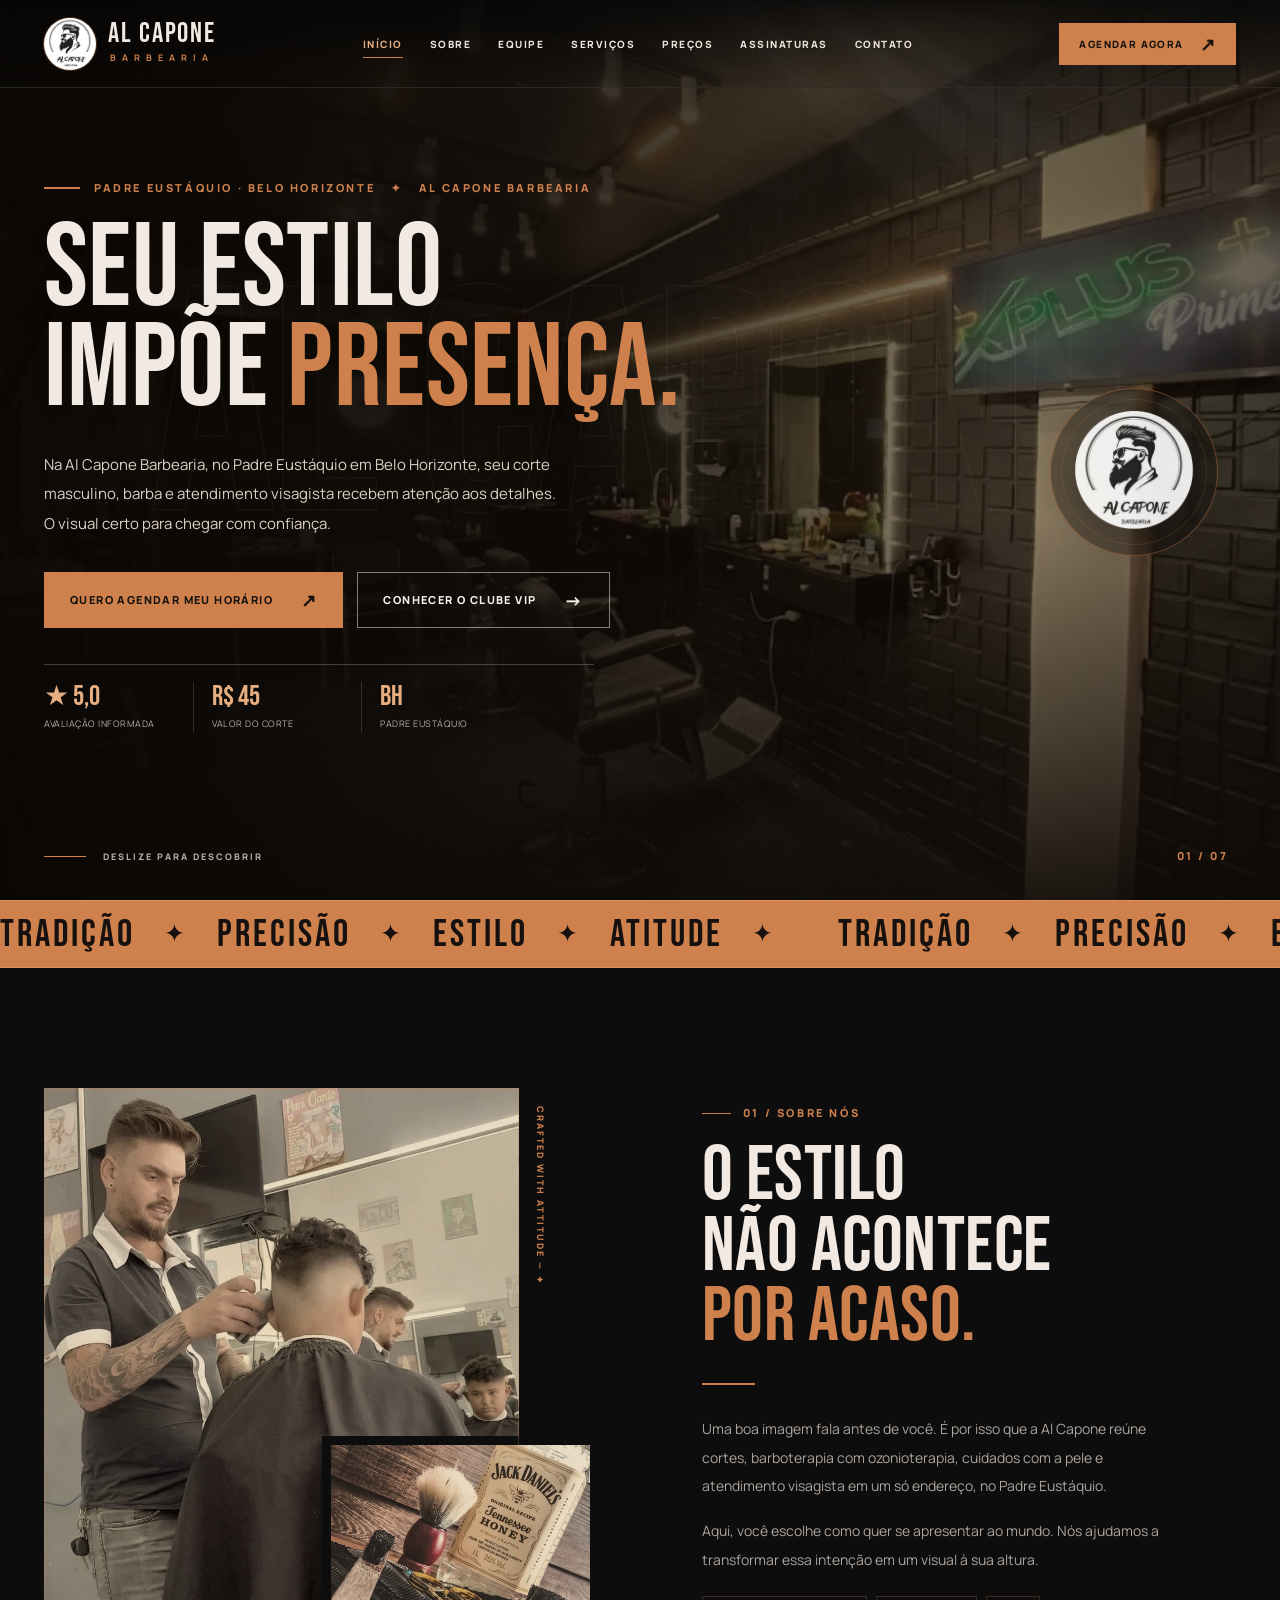
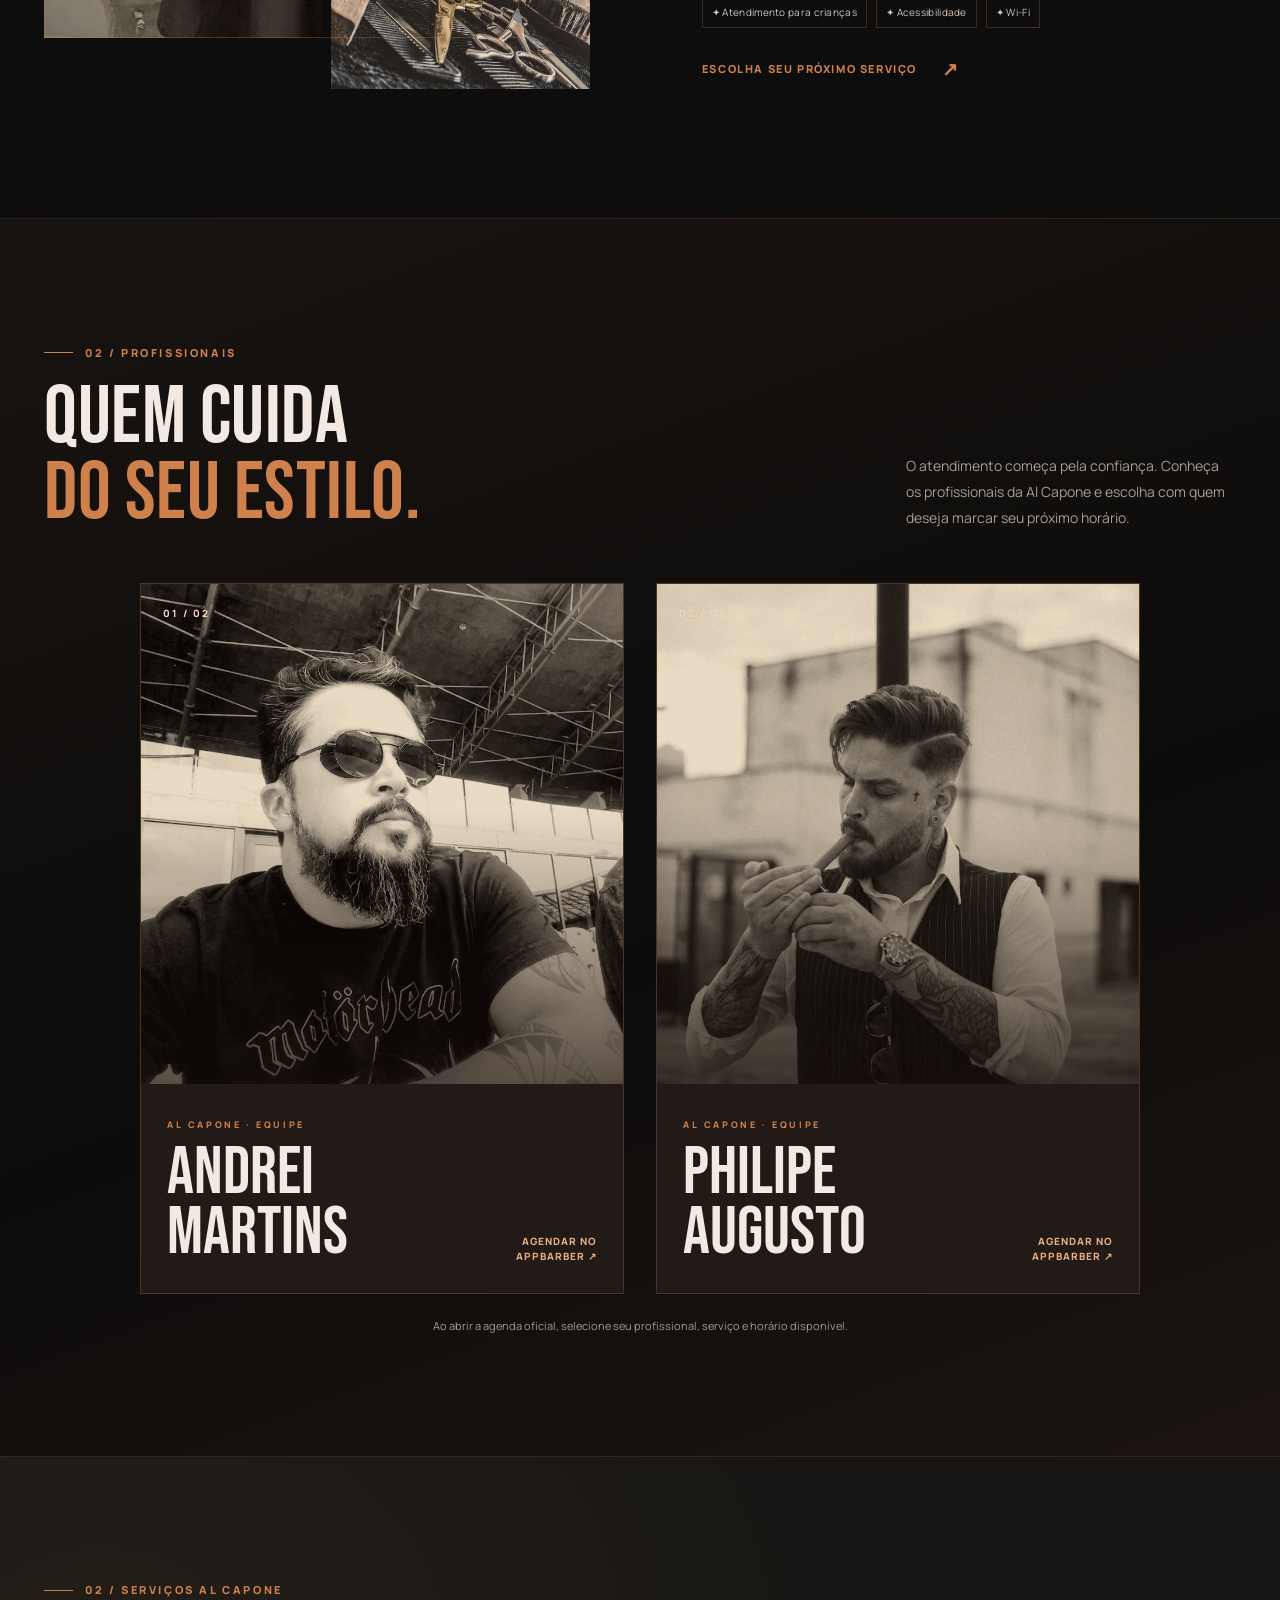
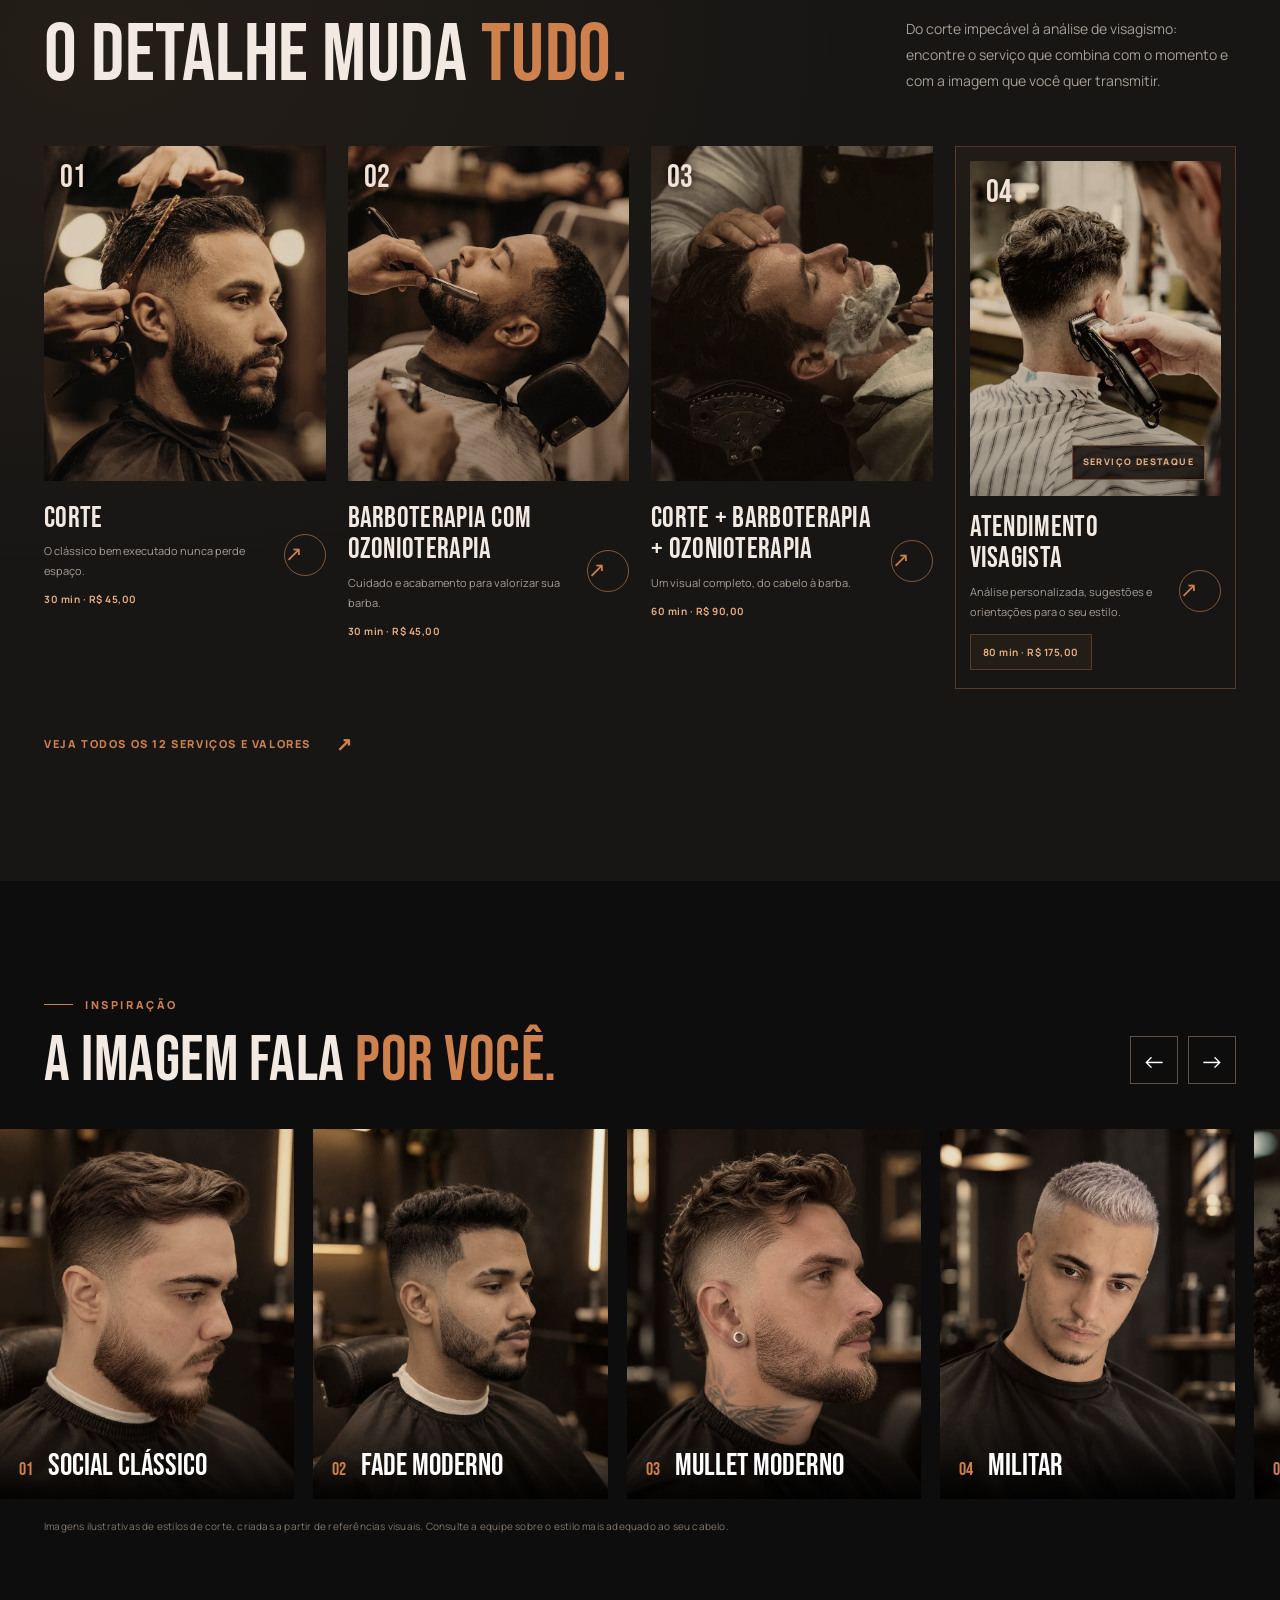
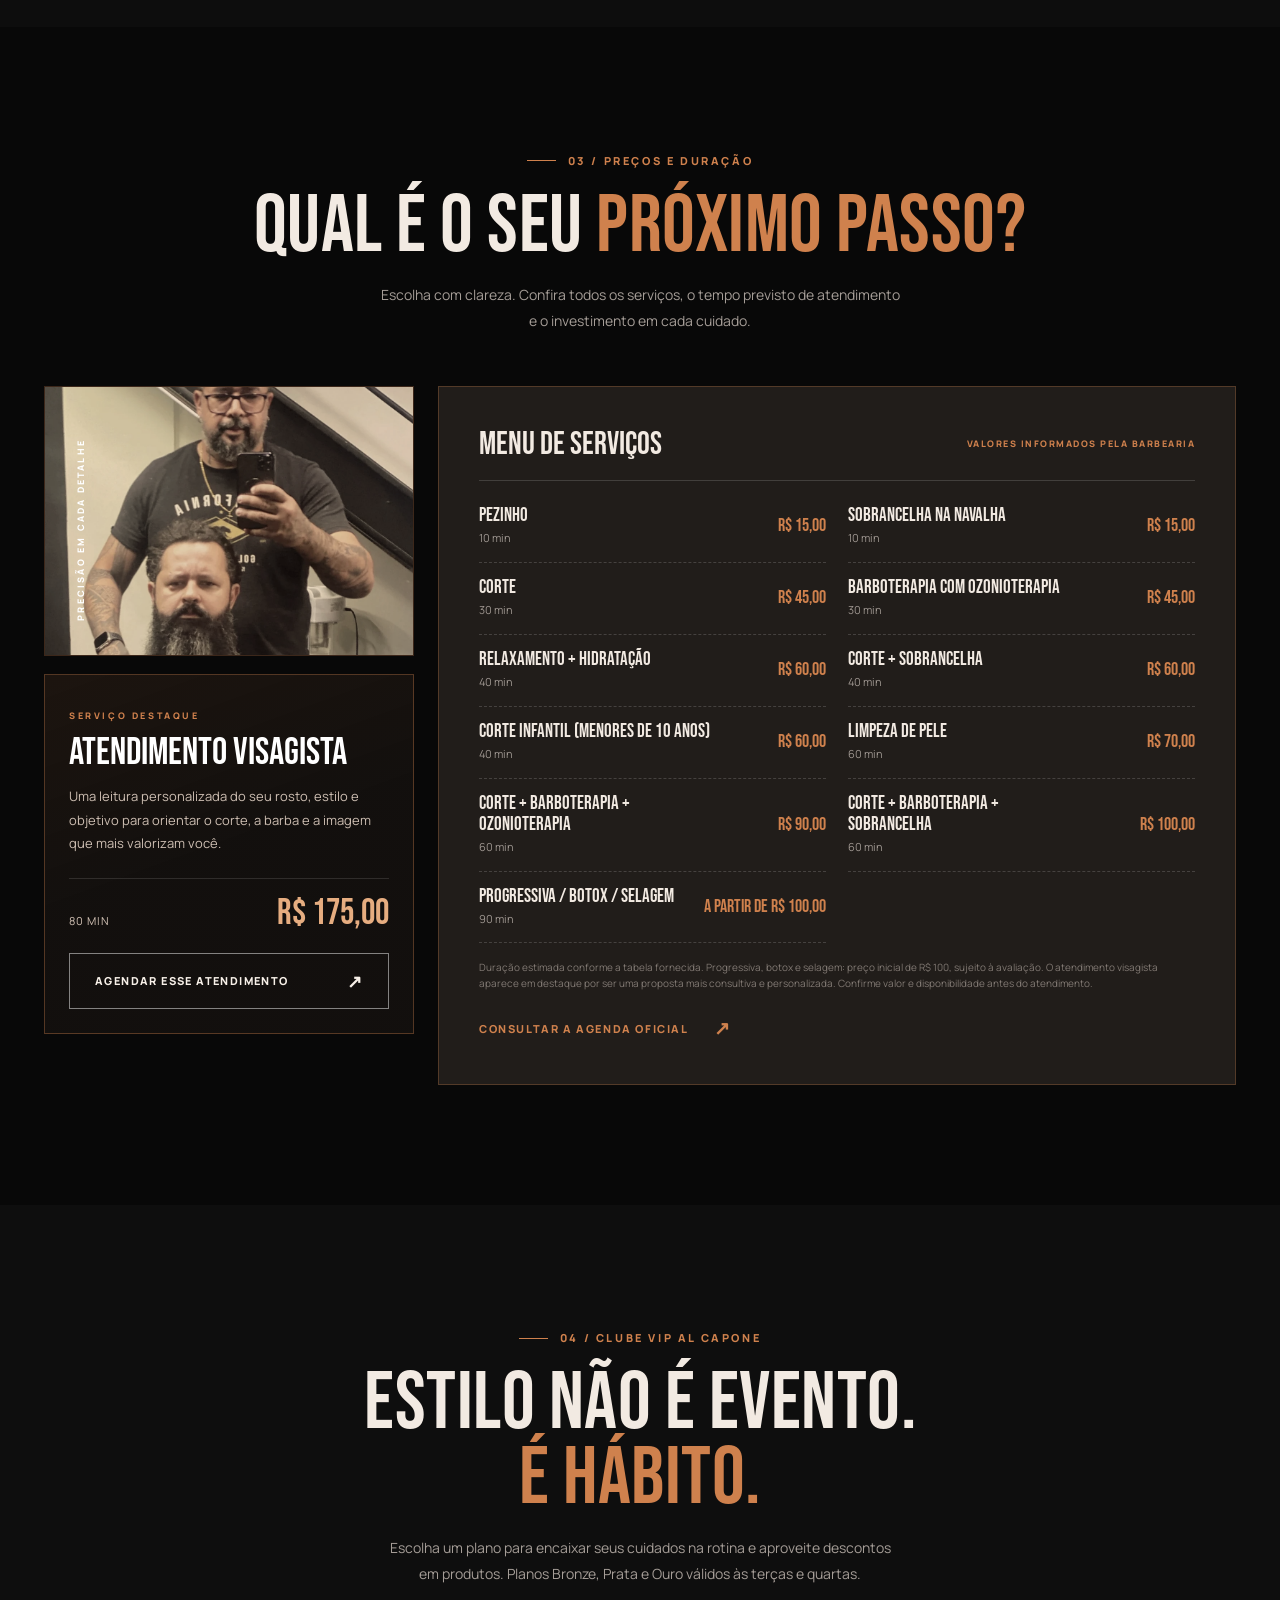
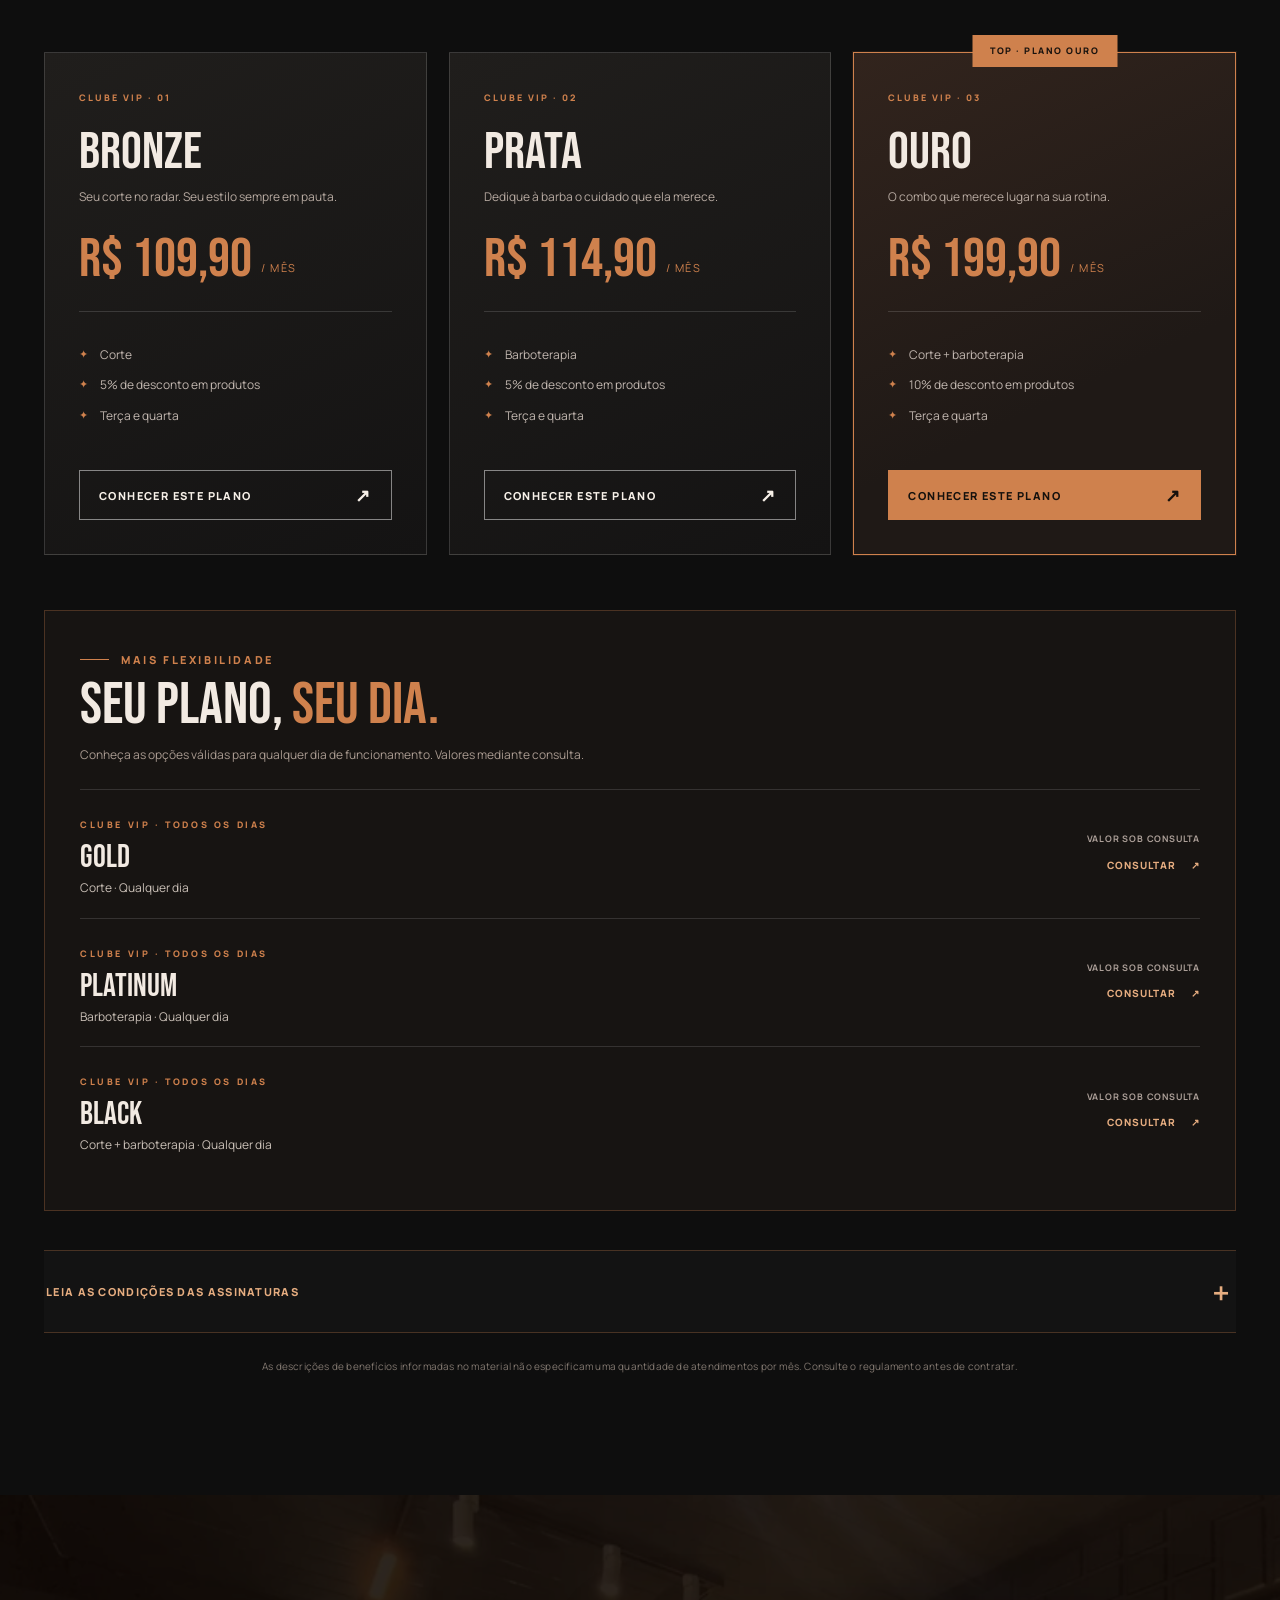
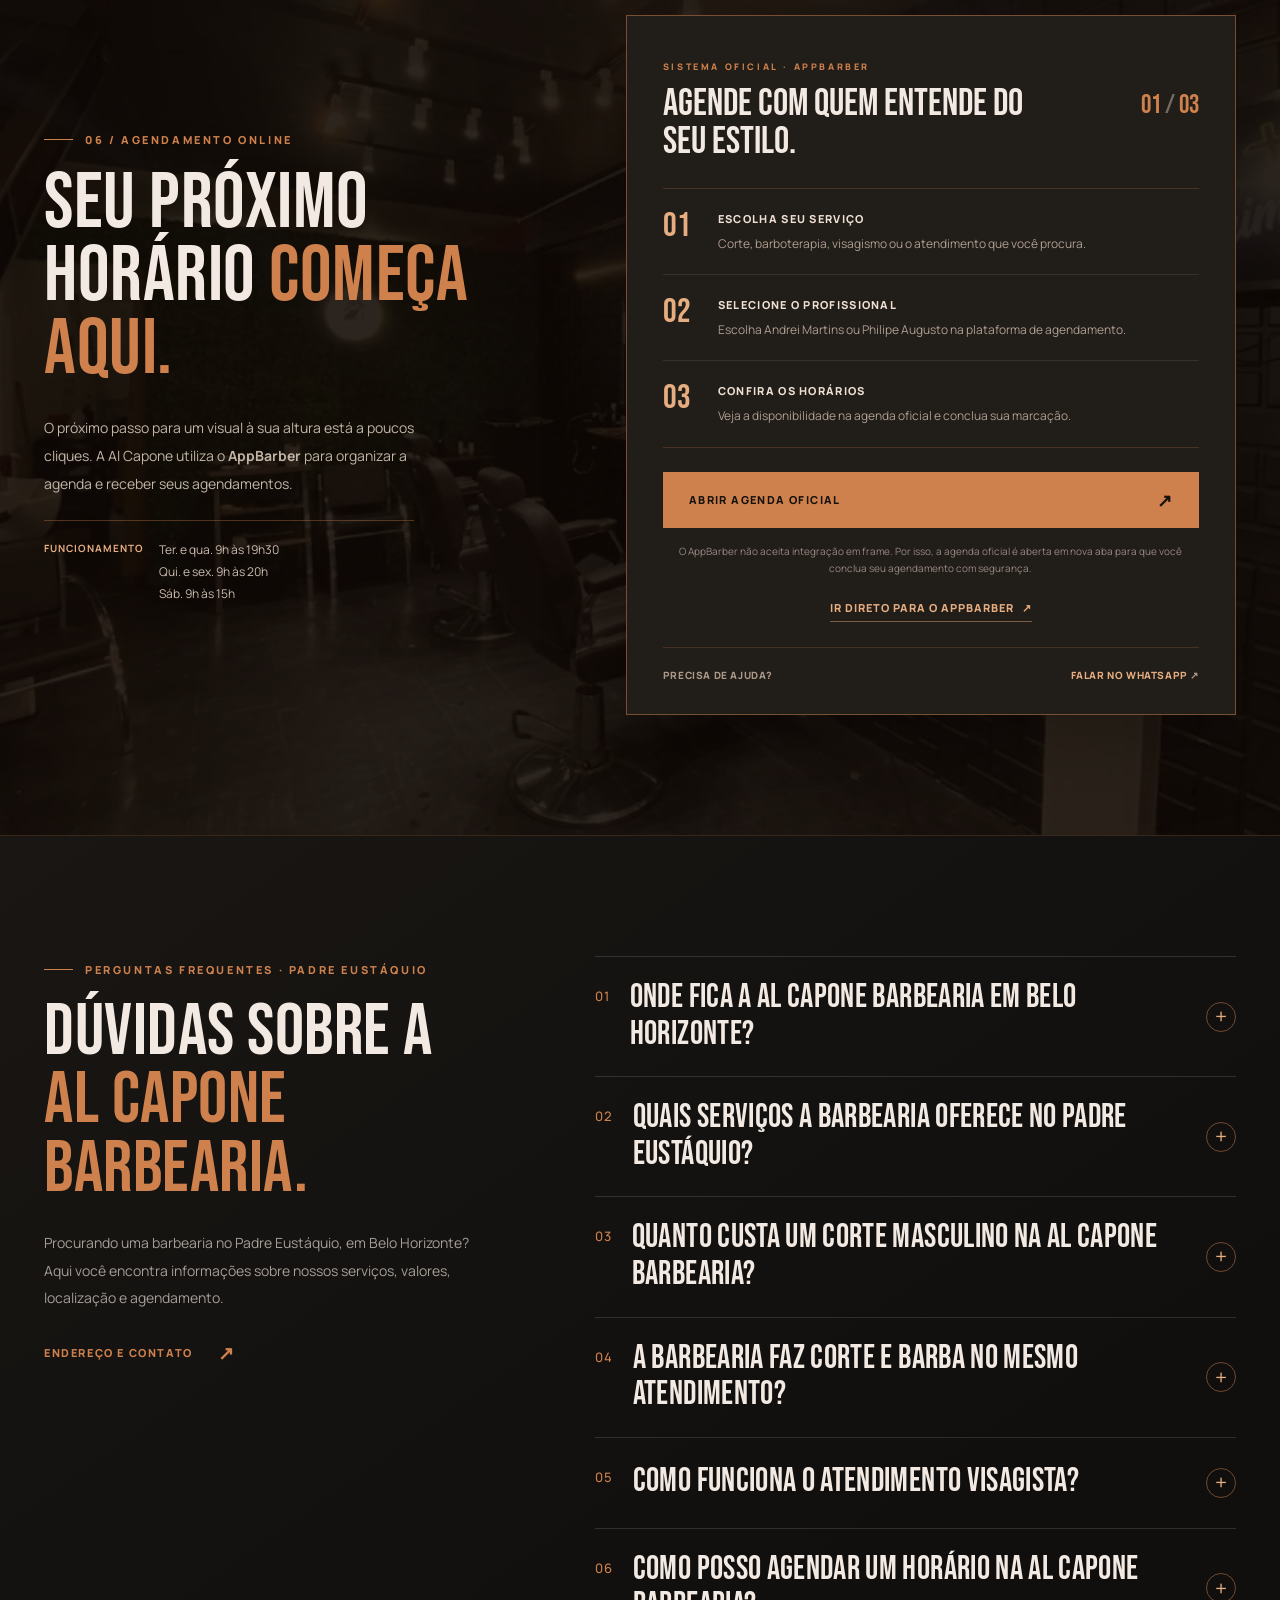
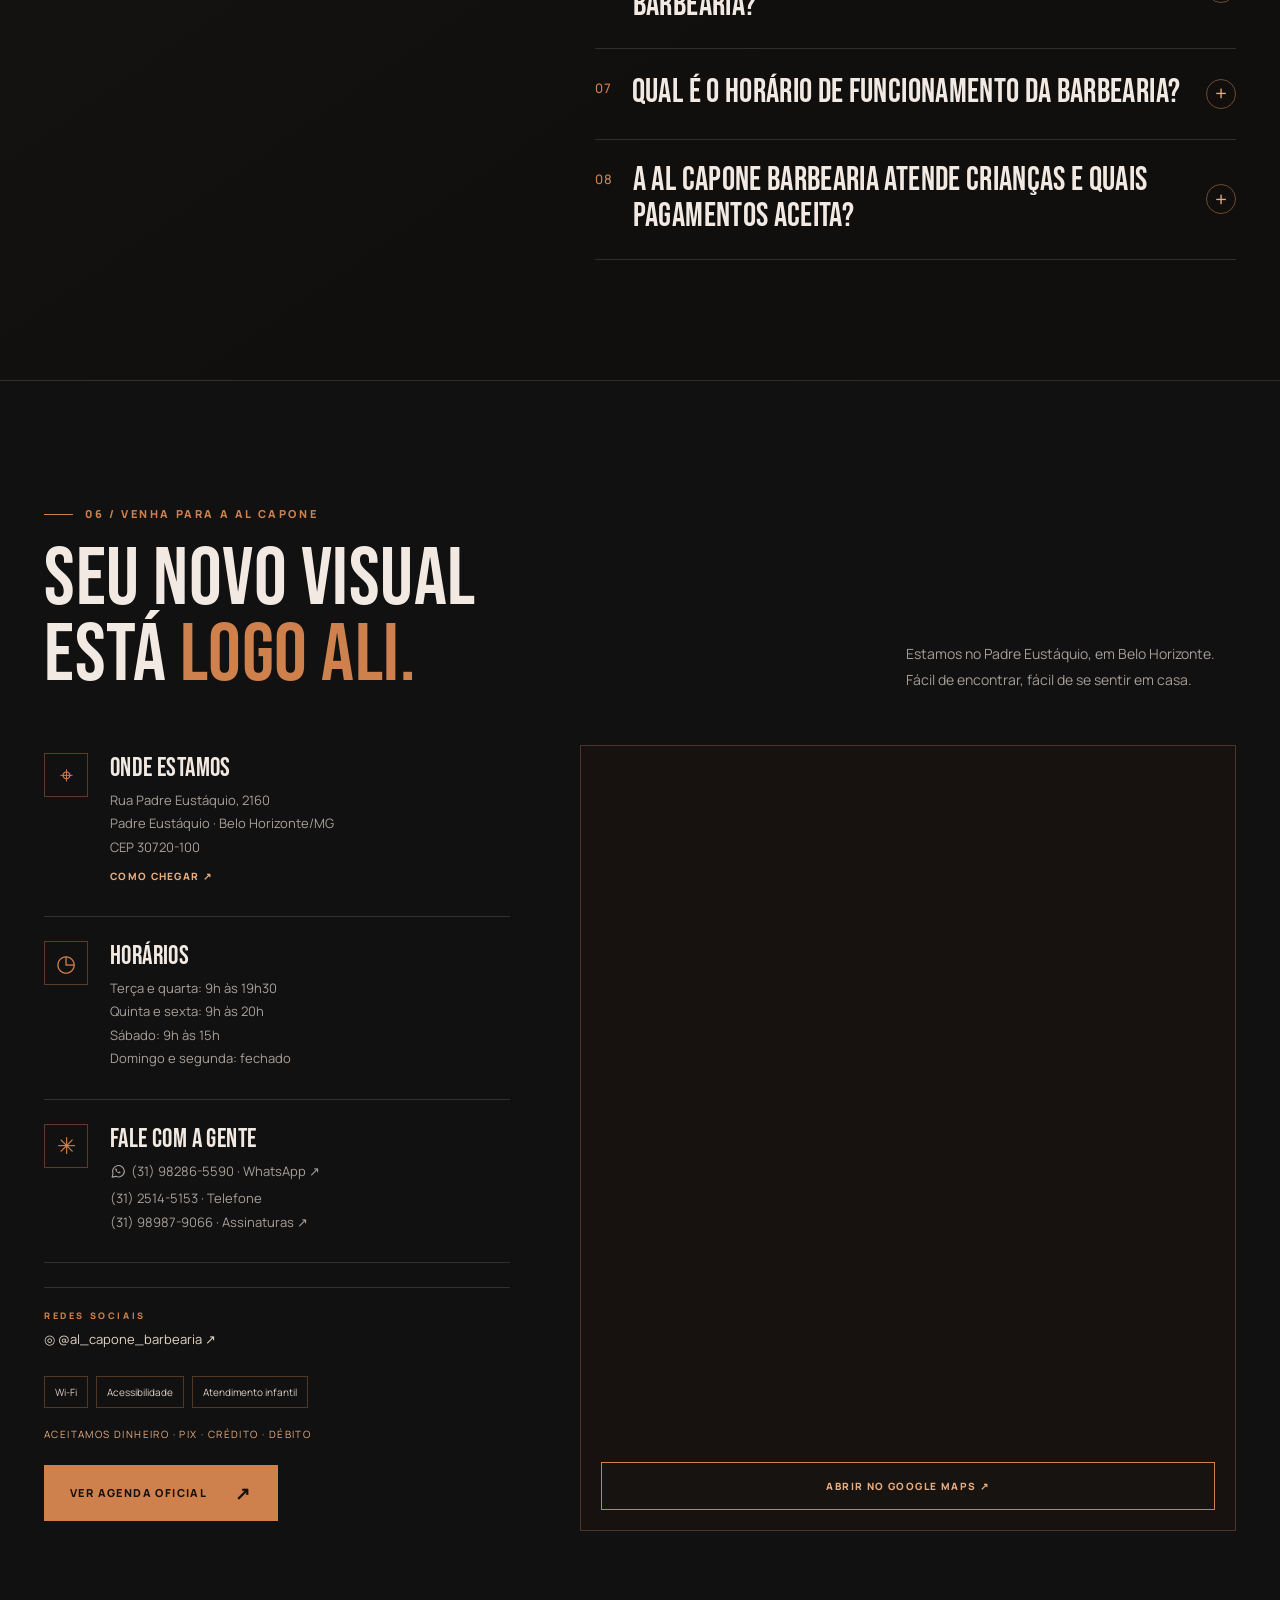
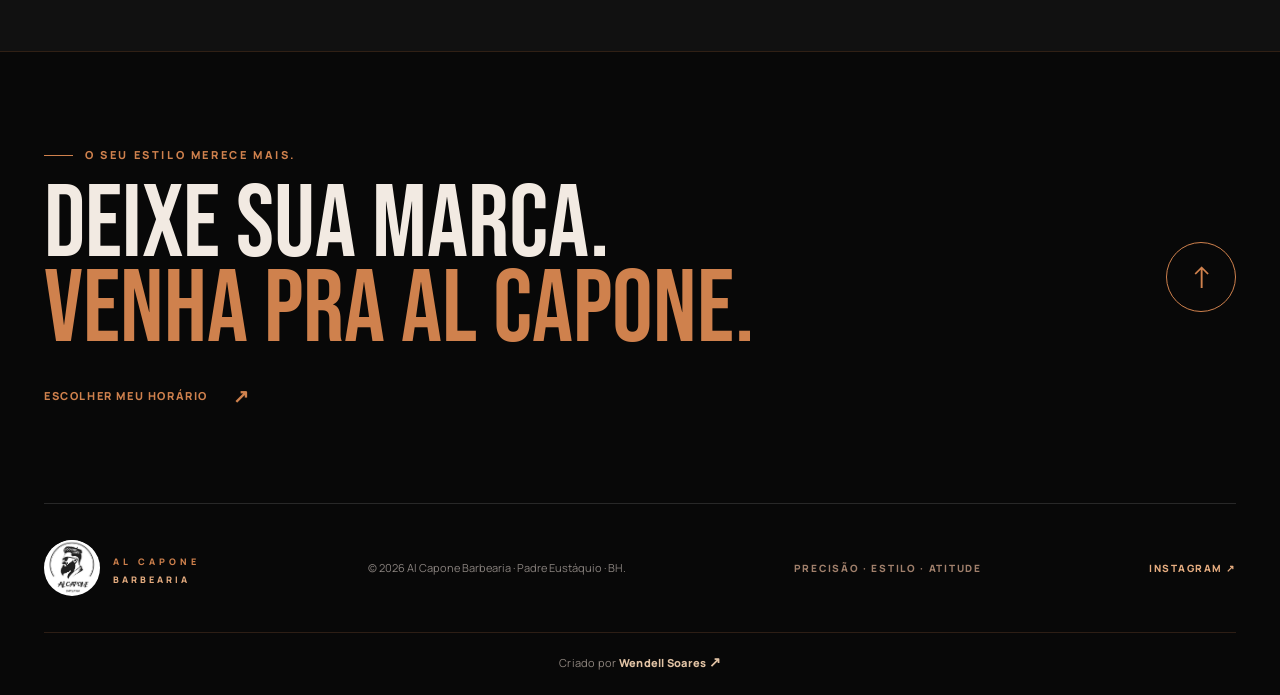
==== commit 1b675bef: "Add files via upload" ====
--- a/index.html
+++ b/index.html
@@ -5,26 +5,34 @@
 <meta charset="utf-8"/>
 <meta content="width=device-width, initial-scale=1" name="viewport"/>
 <meta content="#17120f" name="theme-color"/>
-<meta content="Al Capone Barbearia, Padre Eustáquio, Belo Horizonte. Cortes, barboterapia, visagismo e Clube VIP. Conheça nossos profissionais e agende pelo AppBarber." name="description"/>
+<meta content="Barbearia no Padre Eustáquio, Belo Horizonte: corte masculino, barboterapia e visagismo. Rua Padre Eustáquio, 2160. Agende seu horário online." name="description"/>
 <meta content="dark" name="color-scheme"/>
-<meta content="Al Capone Barbearia | Seu estilo impõe presença" property="og:title"/>
-<meta content="Corte R$ 45, cuidados de barba, visagismo e Clube VIP em BH. Consulte horários disponíveis na agenda oficial AppBarber." property="og:description"/>
+<meta content="Al Capone Barbearia no Padre Eustáquio | Cortes e Barba em BH" property="og:title"/>
+<meta content="Barbearia no Padre Eustáquio, Belo Horizonte: corte masculino, barboterapia e visagismo. Rua Padre Eustáquio, 2160. Agende seu horário online." property="og:description"/>
 <meta content="website" property="og:type"/>
-<title>Al Capone Barbearia | Seu estilo impõe presença · Belo Horizonte</title>
+<link rel="canonical" href="https://dellsoares.github.io/alcapone/"/>
+<link rel="sitemap" type="application/xml" href="https://dellsoares.github.io/alcapone/sitemap.xml"/>
+<meta property="og:url" content="https://dellsoares.github.io/alcapone/"/>
+<meta property="og:site_name" content="Al Capone Barbearia"/>
+<meta property="og:locale" content="pt_BR"/>
+<meta name="twitter:card" content="summary_large_image"/>
+
+<title>Al Capone Barbearia no Padre Eustáquio | Cortes e Barba em BH</title>
 <link href="https://fonts.googleapis.com" rel="preconnect"/>
 <link crossorigin="" href="https://fonts.gstatic.com" rel="preconnect"/>
 <link href="https://fonts.googleapis.com/css2?family=Bebas+Neue&amp;family=Manrope:wght@400;500;600;700;800&amp;display=swap" rel="stylesheet"/>
 <link href="css/alcapone.css" rel="stylesheet"/>
 <script defer="" src="js/alcapone.js"></script>
-<script type="application/ld+json">{"@context": "https://schema.org", "@type": "Barbershop", "name": "Al Capone Barbearia", "telephone": "+55 31 98286-5590", "priceRange": "A partir de R$ 15", "address": {"@type": "PostalAddress", "streetAddress": "Rua Padre Eustáquio, 2160", "addressLocality": "Belo Horizonte", "addressRegion": "MG", "postalCode": "30720-100", "addressCountry": "BR"}, "openingHoursSpecification": [{"@type": "OpeningHoursSpecification", "dayOfWeek": ["Tuesday", "Wednesday"], "opens": "09:00", "closes": "19:30"}, {"@type": "OpeningHoursSpecification", "dayOfWeek": ["Thursday", "Friday"], "opens": "09:00", "closes": "20:00"}, {"@type": "OpeningHoursSpecification", "dayOfWeek": ["Saturday"], "opens": "09:00", "closes": "15:00"}], "hasMap": "https://www.google.com/maps/search/?api=1&query=Rua%20Padre%20Eust%C3%A1quio%2C%202160%2C%20Padre%20Eust%C3%A1quio%2C%20Belo%20Horizonte%2C%20MG%2C%2030720-100", "url": "https://sites.appbarber.com.br/barbeariaalcapone", "sameAs": ["https://www.instagram.com/al_capone_barbearia"]}</script>
-<meta content="images/alcapone/ambiente-fundo.webp" property="og:image"/></head>
+<script type="application/ld+json">{"@context":"https://schema.org","@type":"Barbershop","name":"Al Capone Barbearia","telephone":"+55 31 98286-5590","priceRange":"A partir de R$ 15","address":{"@type":"PostalAddress","streetAddress":"Rua Padre Eustáquio, 2160","addressLocality":"Belo Horizonte","addressRegion":"MG","postalCode":"30720-100","addressCountry":"BR"},"openingHoursSpecification":[{"@type":"OpeningHoursSpecification","dayOfWeek":["Tuesday","Wednesday"],"opens":"09:00","closes":"19:30"},{"@type":"OpeningHoursSpecification","dayOfWeek":["Thursday","Friday"],"opens":"09:00","closes":"20:00"},{"@type":"OpeningHoursSpecification","dayOfWeek":["Saturday"],"opens":"09:00","closes":"15:00"}],"hasMap":"https://www.google.com/maps/search/?api=1&query=Rua%20Padre%20Eust%C3%A1quio%2C%202160%2C%20Padre%20Eust%C3%A1quio%2C%20Belo%20Horizonte%2C%20MG%2C%2030720-100","url":"https://dellsoares.github.io/alcapone/","sameAs":["https://www.instagram.com/al_capone_barbearia"],"@id":"https://dellsoares.github.io/alcapone/#barbearia","description":"Barbearia no Padre Eustáquio, Belo Horizonte, com cortes masculinos, barboterapia, visagismo e atendimento infantil.","image":"https://dellsoares.github.io/alcapone/images/alcapone/ambiente-fundo.webp","potentialAction":{"@type":"ReserveAction","name":"Agendar atendimento","target":"https://sites.appbarber.com.br/barbeariaalcapone"}}</script>
+<meta content="https://dellsoares.github.io/alcapone/images/alcapone/ambiente-fundo.webp" property="og:image"/>
+<meta content="Ambiente da Al Capone Barbearia em Belo Horizonte" property="og:image:alt"/></head>
 <body>
 <a class="skip-link" href="#conteudo">Pular para o conteúdo</a>
 <div aria-hidden="true" class="reading-progress" id="reading-progress"></div>
 <header class="site-header" id="site-header">
 <div class="container header-inner">
 <a aria-label="Barbearia Al Capone, voltar ao início" class="brand" href="#inicio">
-<img alt="" class="brand-logo" height="50" src="images/alcapone/logo-alcapone.png" width="50"/>
+<img alt="Logotipo da Al Capone Barbearia" class="brand-logo" height="50" src="images/alcapone/logo-alcapone.png" width="50"/>
 <span class="brand-name">AL CAPONE <small>BARBEARIA</small></span>
 </a>
 <nav aria-label="Navegação principal" class="desktop-nav">
@@ -40,7 +48,7 @@
 </div>
 <nav aria-label="Navegação para celular" class="mobile-nav" id="mobile-nav" inert="">
 <a href="#inicio">Início</a><a href="#sobre">Sobre</a><a href="#equipe">Equipe</a><a href="#servicos">Serviços</a>
-<a href="#precos">Preços</a><a href="#assinaturas">Assinaturas</a><a href="#agendamento">Agendamento</a><a href="#contato">Contato</a>
+<a href="#precos">Preços</a><a href="#assinaturas">Assinaturas</a><a href="#faq">Dúvidas frequentes</a><a href="#agendamento">Agendamento</a><a href="#contato">Contato</a>
 </nav>
 </header>
 <main id="conteudo">
@@ -54,14 +62,14 @@
 <div class="hero-content" data-reveal="">
 <p class="eyebrow"><span class="eyebrow-rule"></span> PADRE EUSTÁQUIO · BELO HORIZONTE <span class="eyebrow-star">✦</span> AL CAPONE BARBEARIA</p>
 <h1 id="hero-title">SEU ESTILO<br/>IMPÕE <em>PRESENÇA.</em></h1>
-<p class="hero-copy">Você não precisa de mais um corte. Precisa do visual certo para chegar com confiança. Na Al Capone, cada detalhe conta — do corte à barboterapia.</p>
+<p class="hero-copy">Na Al Capone Barbearia, no Padre Eustáquio em Belo Horizonte, seu corte masculino, barba e atendimento visagista recebem atenção aos detalhes. O visual certo para chegar com confiança.</p>
 <div class="hero-actions">
 <a class="button" href="#agendamento">Quero agendar meu horário <span aria-hidden="true">↗</span></a>
 <a class="button button-outline" href="#assinaturas">Conhecer o Clube VIP <span aria-hidden="true">→</span></a>
 </div>
 <div aria-label="Informações sobre a barbearia" class="hero-proof"><span><strong>★ 5,0</strong> <small>Avaliação informada</small></span><span><strong>R$ 45</strong> <small>Valor do corte</small></span><span><strong>BH</strong> <small>Padre Eustáquio</small></span></div>
 </div>
-<div aria-hidden="true" class="hero-stamp"><img alt="" class="hero-stamp-logo" src="images/alcapone/logo-alcapone.png"/></div>
+<div aria-hidden="true" class="hero-stamp"><img alt="Marca da Al Capone Barbearia" class="hero-stamp-logo" src="images/alcapone/logo-alcapone.png"/></div>
 </div>
 <a class="scroll-cue" href="#sobre"><span class="scroll-line"></span> DESLIZE PARA DESCOBRIR</a>
 <div aria-hidden="true" class="hero-index">01 / 07</div>
@@ -132,7 +140,7 @@
 <div><p class="section-kicker"><span>INSPIRAÇÃO</span></p><h2 class="section-title" id="styles-heading">A IMAGEM FALA <em>POR VOCÊ.</em></h2></div>
 <div class="slider-controls"><button aria-label="Ver estilos anteriores" id="styles-prev" type="button">←</button><button aria-label="Ver próximos estilos" id="styles-next" type="button">→</button></div>
 </div>
-<div aria-label="Galeria horizontal de estilos de cabelo" class="styles-track" id="styles-track" tabindex="0"><figure class="style-item"><img alt="Corte social clássico masculino com acabamento alinhado" height="1200" loading="lazy" src="images/alcapone/corte-01-social.webp" width="900"/><figcaption>01 <strong>SOCIAL CLÁSSICO</strong></figcaption></figure><figure class="style-item"><img alt="Corte masculino fade com degradê limpo" height="1200" loading="lazy" src="images/alcapone/imagesalcaponecorte-02-fade.webp" width="900"/><figcaption>02 <strong>FADE MODERNO</strong></figcaption></figure><figure class="style-item"><img alt="Corte mullet contemporâneo com cabelo mais longo na nuca" height="1200" loading="lazy" src="images/alcapone/corte-03-mullet.webp" width="900"/><figcaption>03 <strong>MULLET MODERNO</strong></figcaption></figure><figure class="style-item"><img alt="Corte curto militar com cabelo platinado" height="1200" loading="lazy" src="images/alcapone/corte-04-militar.webp" width="900"/><figcaption>04 <strong>MILITAR</strong></figcaption></figure><figure class="style-item"><img alt="Corte afro taper com contorno preciso em modelo negro" height="1200" loading="lazy" src="images/alcapone/corte-05-afro-taper.webp" width="900"/><figcaption>05 <strong>AFRO TAPER</strong></figcaption></figure><figure class="style-item"><img alt="Corte masculino ondulado e texturizado com laterais em degradê" height="1200" loading="lazy" src="images/alcapone/corte-06-texturizado.webp" width="900"/><figcaption>06 <strong>TEXTURIZADO</strong></figcaption></figure></div>
+<div aria-label="Galeria horizontal de estilos de cabelo" class="styles-track" id="styles-track" tabindex="0"><figure class="style-item"><img alt="Corte social clássico masculino com acabamento alinhado" height="1200" loading="lazy" src="images/alcapone/corte-01-social.webp" width="900"/><figcaption>01 <strong>SOCIAL CLÁSSICO</strong></figcaption></figure><figure class="style-item"><img alt="Corte masculino fade com degradê limpo" height="1200" loading="lazy" src="images/alcapone/corte-02-fade.webp" width="900"/><figcaption>02 <strong>FADE MODERNO</strong></figcaption></figure><figure class="style-item"><img alt="Corte mullet contemporâneo com cabelo mais longo na nuca" height="1200" loading="lazy" src="images/alcapone/corte-03-mullet.webp" width="900"/><figcaption>03 <strong>MULLET MODERNO</strong></figcaption></figure><figure class="style-item"><img alt="Corte curto militar com cabelo platinado" height="1200" loading="lazy" src="images/alcapone/corte-04-militar.webp" width="900"/><figcaption>04 <strong>MILITAR</strong></figcaption></figure><figure class="style-item"><img alt="Corte afro taper com contorno preciso em modelo negro" height="1200" loading="lazy" src="images/alcapone/corte-05-afro-taper.webp" width="900"/><figcaption>05 <strong>AFRO TAPER</strong></figcaption></figure><figure class="style-item"><img alt="Corte masculino ondulado e texturizado com laterais em degradê" height="1200" loading="lazy" src="images/alcapone/corte-06-texturizado.webp" width="900"/><figcaption>06 <strong>TEXTURIZADO</strong></figcaption></figure></div>
 <div class="container"><p class="content-note">Imagens ilustrativas de estilos de corte, criadas a partir de referências visuais. Consulte a equipe sobre o estilo mais adequado ao seu cabelo.</p></div>
 </section>
 <section aria-labelledby="prices-heading" class="section prices-section" id="precos">
@@ -210,6 +218,27 @@
 </div>
 </div>
 </section>
+<!-- FAQ local: perguntas reais, conteúdo visível e acessível, sem excesso de palavras-chave -->
+<section aria-labelledby="faq-heading" class="section faq-section" id="faq">
+  <div class="container faq-layout">
+    <div class="faq-intro" data-reveal>
+      <p class="section-kicker"><span>PERGUNTAS FREQUENTES · PADRE EUSTÁQUIO</span></p>
+      <h2 class="section-title" id="faq-heading">DÚVIDAS SOBRE A<br/><em>AL CAPONE BARBEARIA.</em></h2>
+      <p>Procurando uma barbearia no Padre Eustáquio, em Belo Horizonte? Aqui você encontra informações sobre nossos serviços, valores, localização e agendamento.</p>
+      <a class="text-link" href="#contato">ENDEREÇO E CONTATO <span aria-hidden="true">↗</span></a>
+    </div>
+    <div class="faq-list" aria-label="Dúvidas frequentes da Al Capone Barbearia">
+      <details class="faq-item"><summary><span class="faq-number">01</span><span class="faq-question">Onde fica a Al Capone Barbearia em Belo Horizonte?</span><span class="faq-toggle" aria-hidden="true"></span></summary><div class="faq-answer"><p>A Al Capone Barbearia fica na <strong>Rua Padre Eustáquio, 2160</strong>, bairro Padre Eustáquio, Belo Horizonte (MG), CEP 30720-100. <a href="#contato">Veja o mapa e como chegar</a>.</p></div></details>
+      <details class="faq-item"><summary><span class="faq-number">02</span><span class="faq-question">Quais serviços a barbearia oferece no Padre Eustáquio?</span><span class="faq-toggle" aria-hidden="true"></span></summary><div class="faq-answer"><p>Temos <strong>corte masculino e infantil</strong>, barboterapia com ozonioterapia, sobrancelha na navalha, limpeza de pele, hidratação e <strong>atendimento visagista</strong>, entre outros. <a href="#precos">Consulte todos os serviços e valores</a>.</p></div></details>
+      <details class="faq-item"><summary><span class="faq-number">03</span><span class="faq-question">Quanto custa um corte masculino na Al Capone Barbearia?</span><span class="faq-toggle" aria-hidden="true"></span></summary><div class="faq-answer"><p>O <strong>corte masculino custa R$ 45,00</strong>, com duração estimada de 30 minutos. Valores e disponibilidade devem ser confirmados no agendamento. <a href="#precos">Confira a tabela de preços</a>.</p></div></details>
+      <details class="faq-item"><summary><span class="faq-number">04</span><span class="faq-question">A barbearia faz corte e barba no mesmo atendimento?</span><span class="faq-toggle" aria-hidden="true"></span></summary><div class="faq-answer"><p>Sim. O combo <strong>corte + barboterapia + ozonioterapia</strong> está anunciado por <strong>R$ 90,00</strong>, com duração estimada de 60 minutos. <a href="#agendamento">Veja como agendar</a>.</p></div></details>
+      <details class="faq-item"><summary><span class="faq-number">05</span><span class="faq-question">Como funciona o atendimento visagista?</span><span class="faq-toggle" aria-hidden="true"></span></summary><div class="faq-answer"><p>O <strong>atendimento visagista</strong> considera seu rosto, estilo e objetivos para orientar o corte e a barba. A sessão tem duração estimada de <strong>80 minutos</strong> e valor anunciado de <strong>R$ 175,00</strong>. <a href="#precos">Conheça esse serviço</a>.</p></div></details>
+      <details class="faq-item"><summary><span class="faq-number">06</span><span class="faq-question">Como posso agendar um horário na Al Capone Barbearia?</span><span class="faq-toggle" aria-hidden="true"></span></summary><div class="faq-answer"><p>O agendamento é feito pelo <strong>AppBarber</strong>. Escolha o serviço, selecione o profissional e confira os horários disponíveis. <a href="https://sites.appbarber.com.br/barbeariaalcapone" target="_blank" rel="noopener noreferrer">Abrir agenda oficial ↗</a>.</p></div></details>
+      <details class="faq-item"><summary><span class="faq-number">07</span><span class="faq-question">Qual é o horário de funcionamento da barbearia?</span><span class="faq-toggle" aria-hidden="true"></span></summary><div class="faq-answer"><p>Terças e quartas: <strong>9h às 19h30</strong>. Quintas e sextas: <strong>9h às 20h</strong>. Sábados: <strong>9h às 15h</strong>. Domingos e segundas: fechado.</p></div></details>
+      <details class="faq-item"><summary><span class="faq-number">08</span><span class="faq-question">A Al Capone Barbearia atende crianças e quais pagamentos aceita?</span><span class="faq-toggle" aria-hidden="true"></span></summary><div class="faq-answer"><p>Sim. Oferecemos <strong>corte infantil para menores de 10 anos</strong>. Aceitamos <strong>dinheiro, Pix, cartão de crédito e débito</strong>. Consulte o preço do serviço infantil na <a href="#precos">tabela de serviços</a>.</p></div></details>
+    </div>
+  </div>
+</section>
 <section aria-labelledby="contact-heading" class="section contact-section" id="contato">
 <div class="container">
 <div class="section-heading" data-reveal=""><div><p class="section-kicker"><span>06 / VENHA PARA A AL CAPONE</span></p><h2 class="section-title" id="contact-heading">SEU NOVO VISUAL<br/>ESTÁ <em>LOGO ALI.</em></h2></div><p class="section-intro">Estamos no Padre Eustáquio, em Belo Horizonte. Fácil de encontrar, fácil de se sentir em casa.</p></div>
@@ -233,7 +262,7 @@
 <footer class="site-footer">
 <div class="container">
 <div class="footer-top"><div><p class="section-kicker"><span>O SEU ESTILO MERECE MAIS.</span></p><h2>DEIXE SUA MARCA.<br/><em>VENHA PRA AL CAPONE.</em></h2><a class="text-link footer-action" href="#agendamento">ESCOLHER MEU HORÁRIO <span aria-hidden="true">↗</span></a></div><a aria-label="Voltar ao início" class="footer-top-link" href="#inicio">↑</a></div>
-<div class="footer-bottom"><a class="footer-brand" href="#inicio"><img alt="" class="footer-logo" height="64" src="images/alcapone/logo-alcapone.png" width="64"/><span class="footer-wordmark">AL CAPONE <small>BARBEARIA</small></span></a><p>© <span id="year">2026</span> Al Capone Barbearia · Padre Eustáquio · BH.</p><span class="footer-signature">PRECISÃO · ESTILO · ATITUDE</span><a aria-label="Instagram oficial da Al Capone" class="footer-instagram" href="https://www.instagram.com/al_capone_barbearia" rel="noopener noreferrer" target="_blank">INSTAGRAM ↗</a></div>
+<div class="footer-bottom"><a class="footer-brand" href="#inicio"><img alt="Logotipo da Al Capone Barbearia" class="footer-logo" height="64" src="images/alcapone/logo-alcapone.png" width="64"/><span class="footer-wordmark">AL CAPONE <small>BARBEARIA</small></span></a><p>© <span id="year">2026</span> Al Capone Barbearia · Padre Eustáquio · BH.</p><span class="footer-signature">PRECISÃO · ESTILO · ATITUDE</span><a aria-label="Instagram oficial da Al Capone" class="footer-instagram" href="https://www.instagram.com/al_capone_barbearia" rel="noopener noreferrer" target="_blank">INSTAGRAM ↗</a></div>
 <div class="footer-credit">Criado por <a aria-label="Visitar o site de Wendell Soares" href="https://wendellsoares.jor.br" rel="noopener noreferrer" target="_blank">Wendell Soares <span aria-hidden="true">↗</span></a></div></div>
 </footer>
 <a class="mobile-sticky-booking" href="#agendamento"><span>AGENDAR MEU HORÁRIO</span><span aria-hidden="true">↗</span></a></body>
--- a/css/alcapone.css
+++ b/css/alcapone.css
@@ -239,3 +239,29 @@
   .price-featured{padding:22px 18px}
   .price-featured h3{font-size:31px}
 }
+
+/* FAQ local — acordeão sem JavaScript */
+.faq-section{background:linear-gradient(145deg,#191613 0%,#100f0e 68%);border-top:1px solid rgba(207,129,77,.2);border-bottom:1px solid rgba(207,129,77,.2)}
+.faq-layout{display:grid;grid-template-columns:minmax(0,0.85fr) minmax(0,1.15fr);gap:clamp(42px,6vw,100px);align-items:start}
+.faq-intro{position:sticky;top:calc(var(--header-height) + 35px)}
+.faq-intro .section-title{font-size:clamp(48px,5.7vw,76px);line-height:.94;margin:18px 0 26px}
+.faq-intro>p:not(.section-kicker){color:var(--muted);max-width:450px;font-size:14px;line-height:1.95}
+.faq-intro .text-link{display:inline-flex;margin-top:25px}
+.faq-list{border-top:1px solid var(--rule)}
+.faq-item{border-bottom:1px solid var(--rule)}
+.faq-item summary{list-style:none;cursor:pointer;display:flex;align-items:center;gap:20px;min-height:90px;padding:23px 0;color:var(--cream)}
+.faq-item summary::-webkit-details-marker{display:none}
+.faq-item summary::marker{content:""}
+.faq-item summary:focus-visible{outline:2px solid var(--accent-light);outline-offset:4px}
+.faq-number{font:500 13px var(--body);letter-spacing:1px;color:var(--accent);align-self:flex-start;padding-top:7px}
+.faq-question{flex:1;font:400 clamp(24px,2.55vw,33px)/1.12 var(--display);letter-spacing:.35px}
+.faq-toggle{display:grid;place-items:center;flex:0 0 30px;width:30px;height:30px;border:1px solid rgba(207,129,77,.5);border-radius:50%;color:var(--accent-light)}
+.faq-toggle::before{content:"+";font:400 21px/1 var(--body)}
+.faq-item[open] .faq-toggle::before{content:"−"}
+.faq-item[open] .faq-question,.faq-item:hover .faq-question{color:var(--accent-light)}
+.faq-answer{padding:0 46px 28px 35px;color:#b8aea6;font-size:13px;line-height:1.95}
+.faq-answer strong{color:var(--cream);font-weight:700}
+.faq-answer a{color:var(--accent-light);text-decoration:underline;text-underline-offset:4px}
+.faq-answer a:hover{color:#fff}
+@media(max-width:980px){.faq-layout{grid-template-columns:1fr;gap:36px}.faq-intro{position:static}.faq-intro .section-title{max-width:800px}.faq-intro>p:not(.section-kicker){max-width:690px}}
+@media(max-width:530px){.faq-intro .section-title{font-size:clamp(47px,11vw,66px)}.faq-item summary{gap:12px;padding:20px 0;min-height:74px}.faq-question{font-size:25px}.faq-answer{padding:0 0 24px 26px;font-size:12px}.faq-number{font-size:11px;padding-top:5px}.faq-toggle{flex-basis:26px;width:26px;height:26px}}
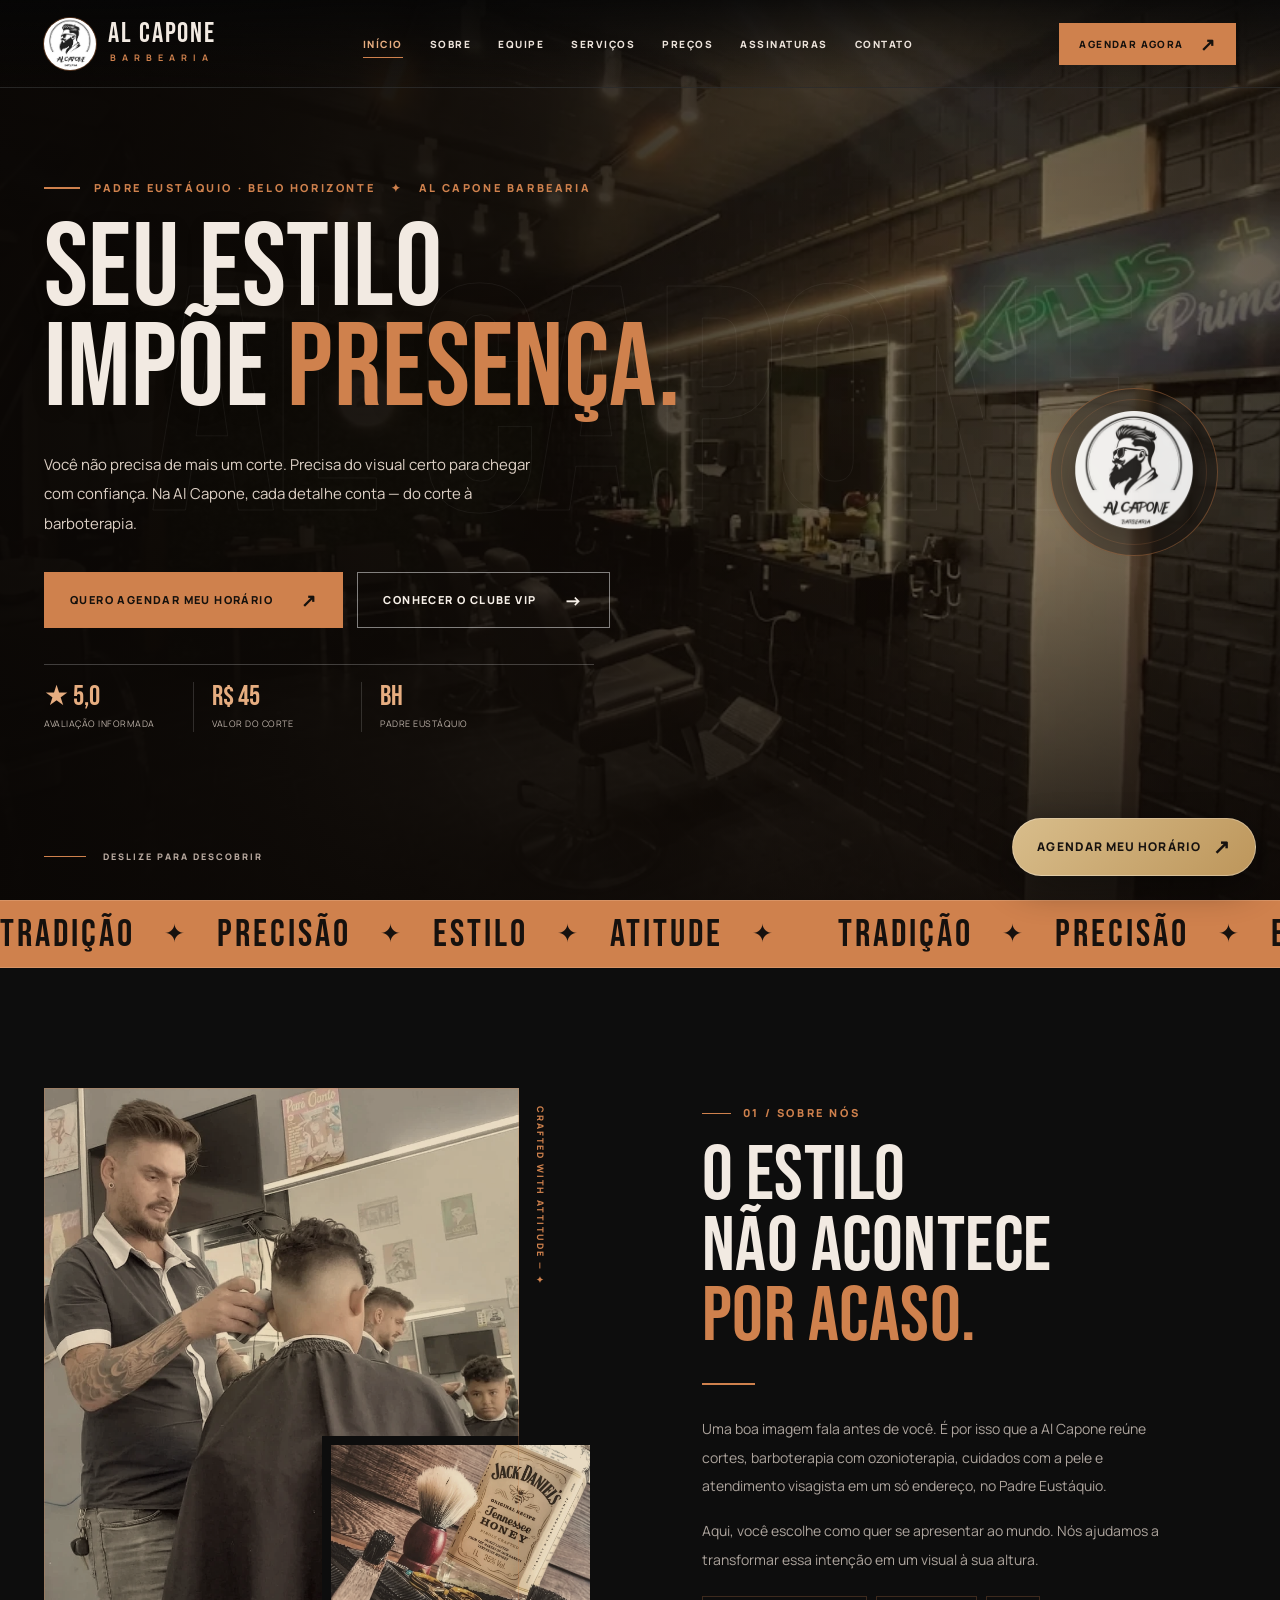
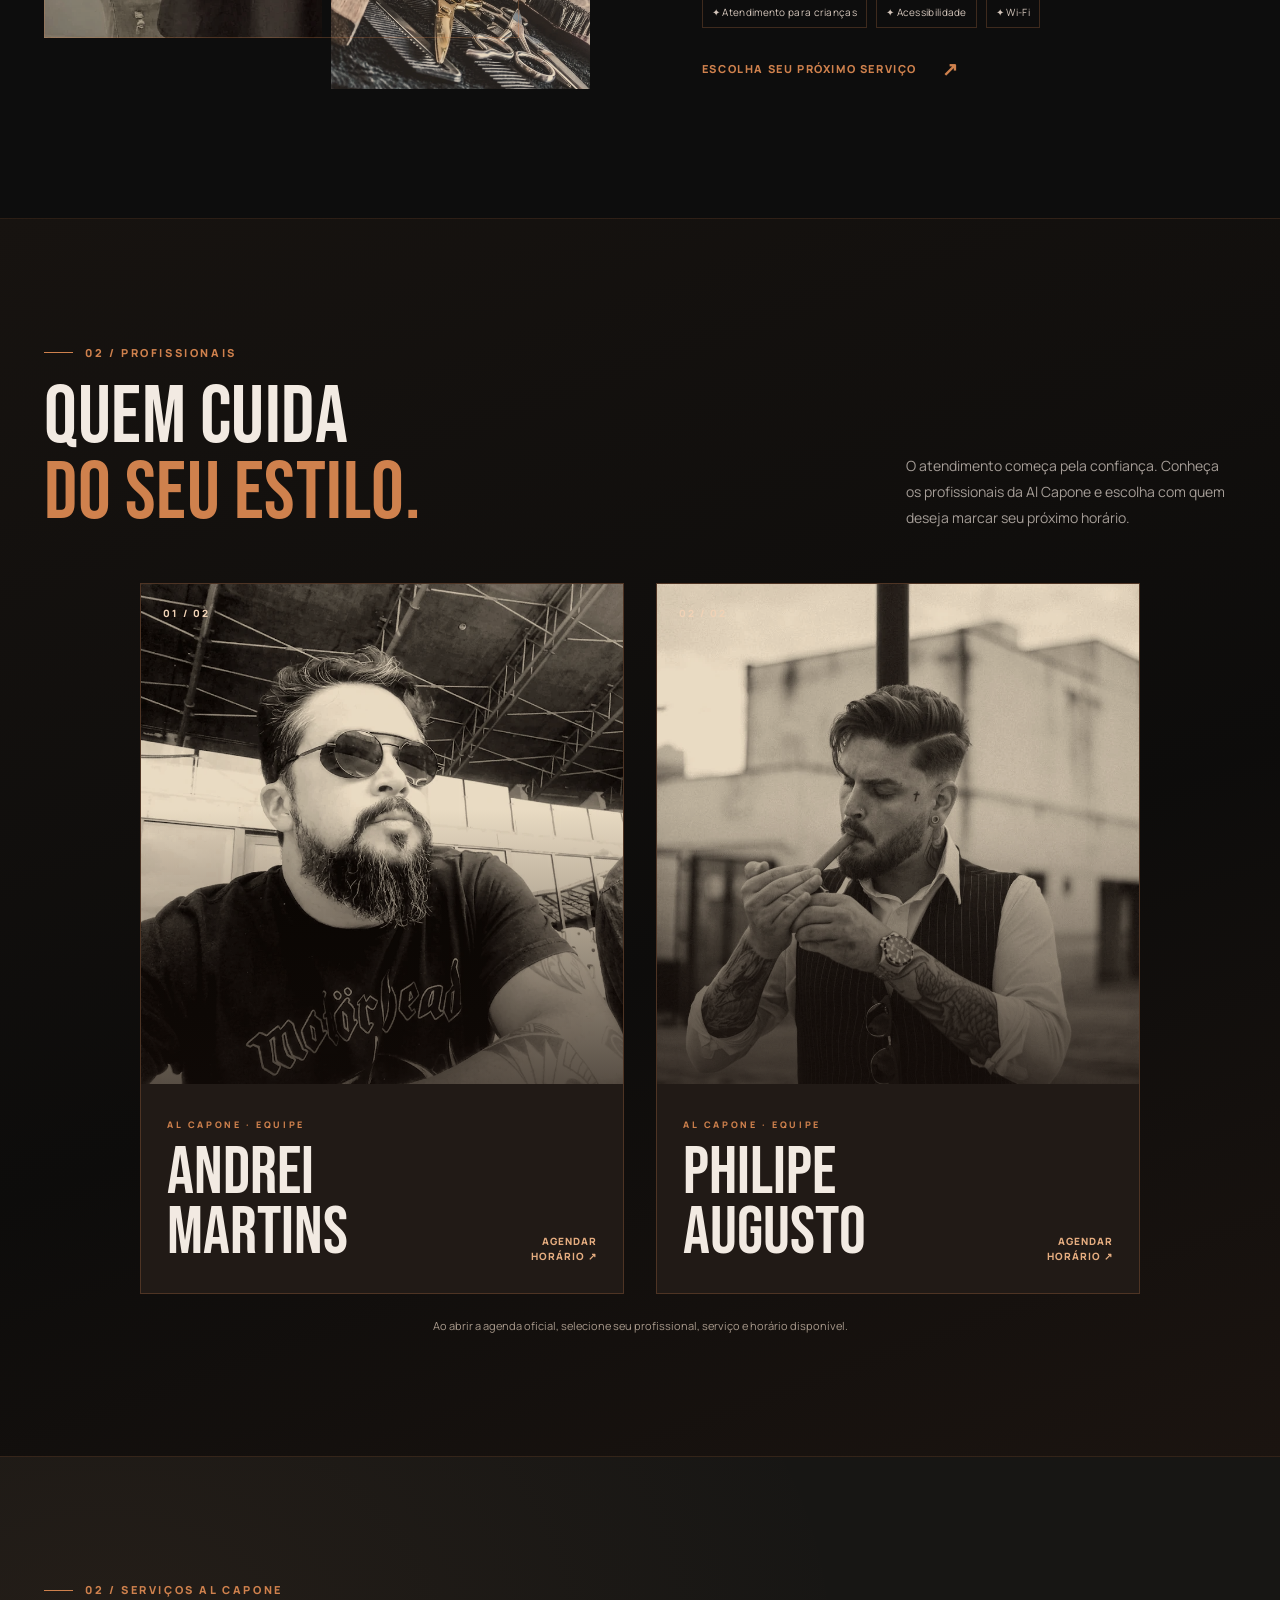
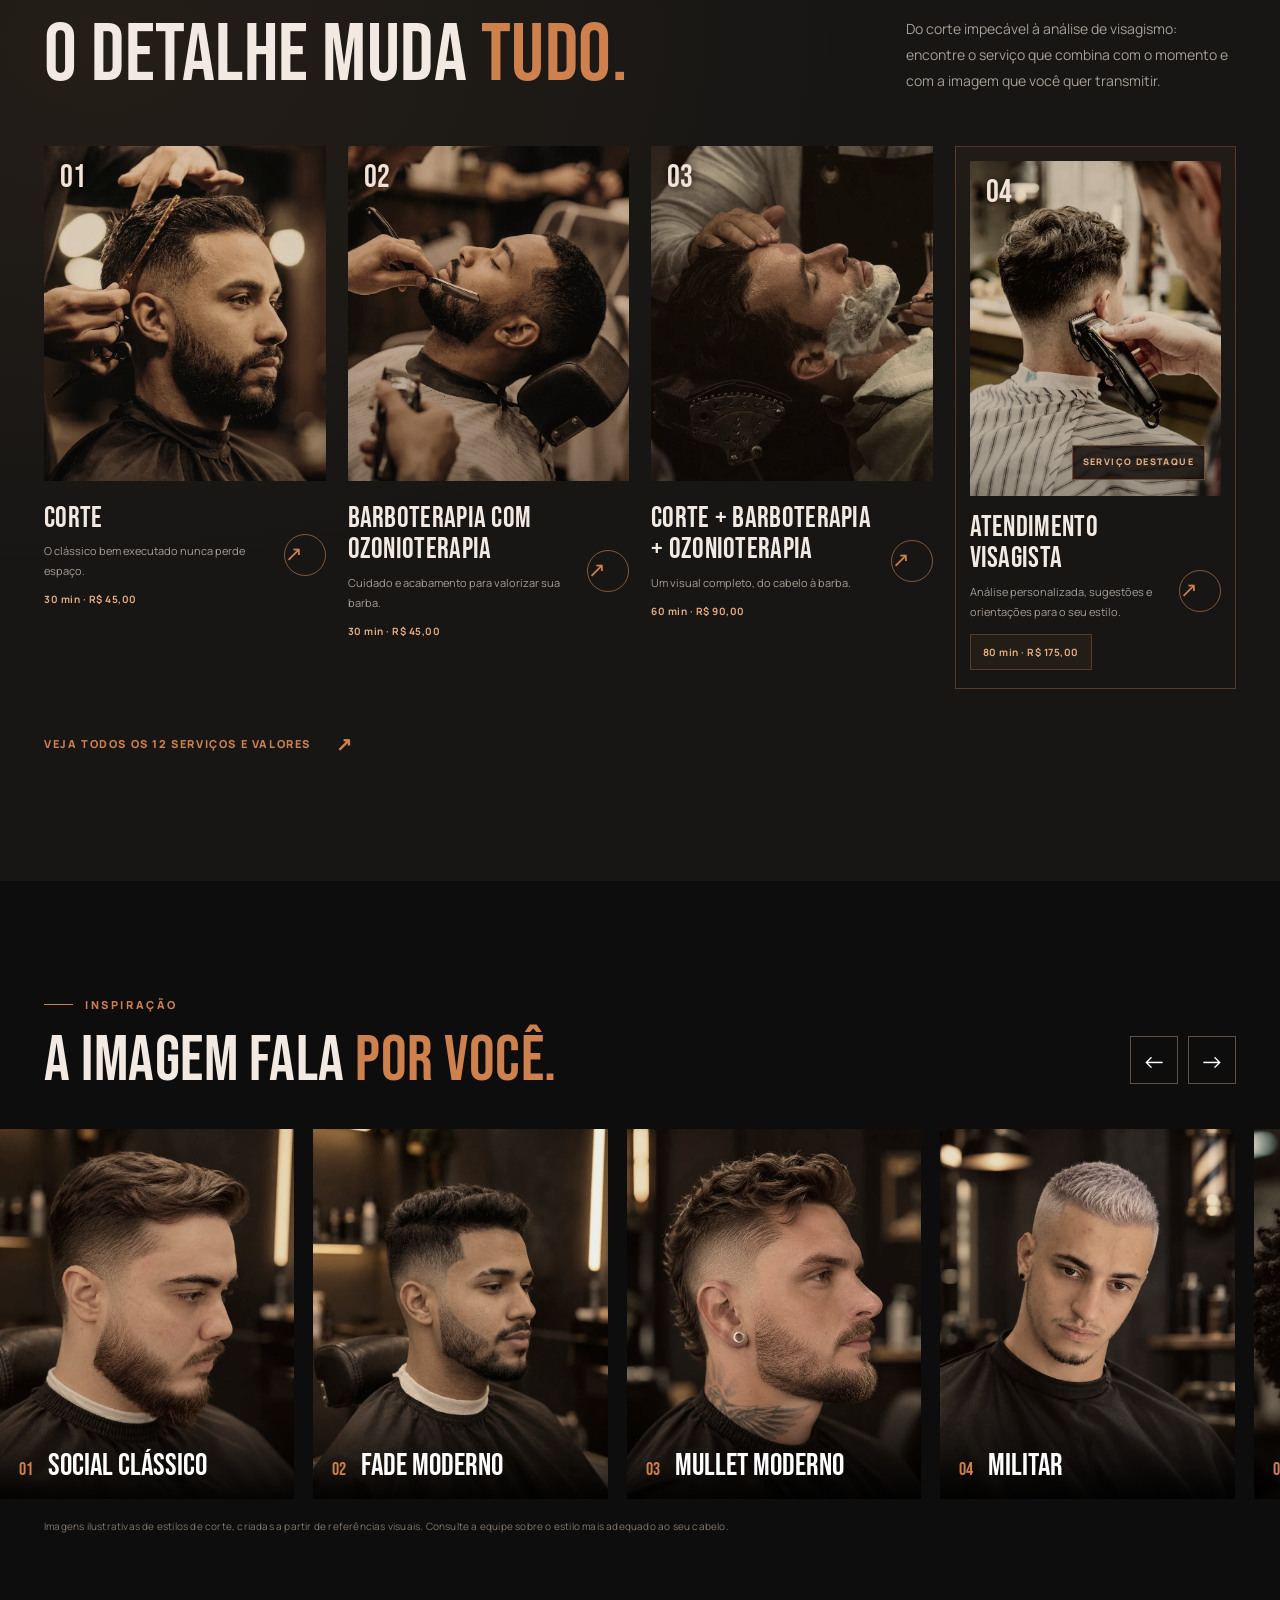
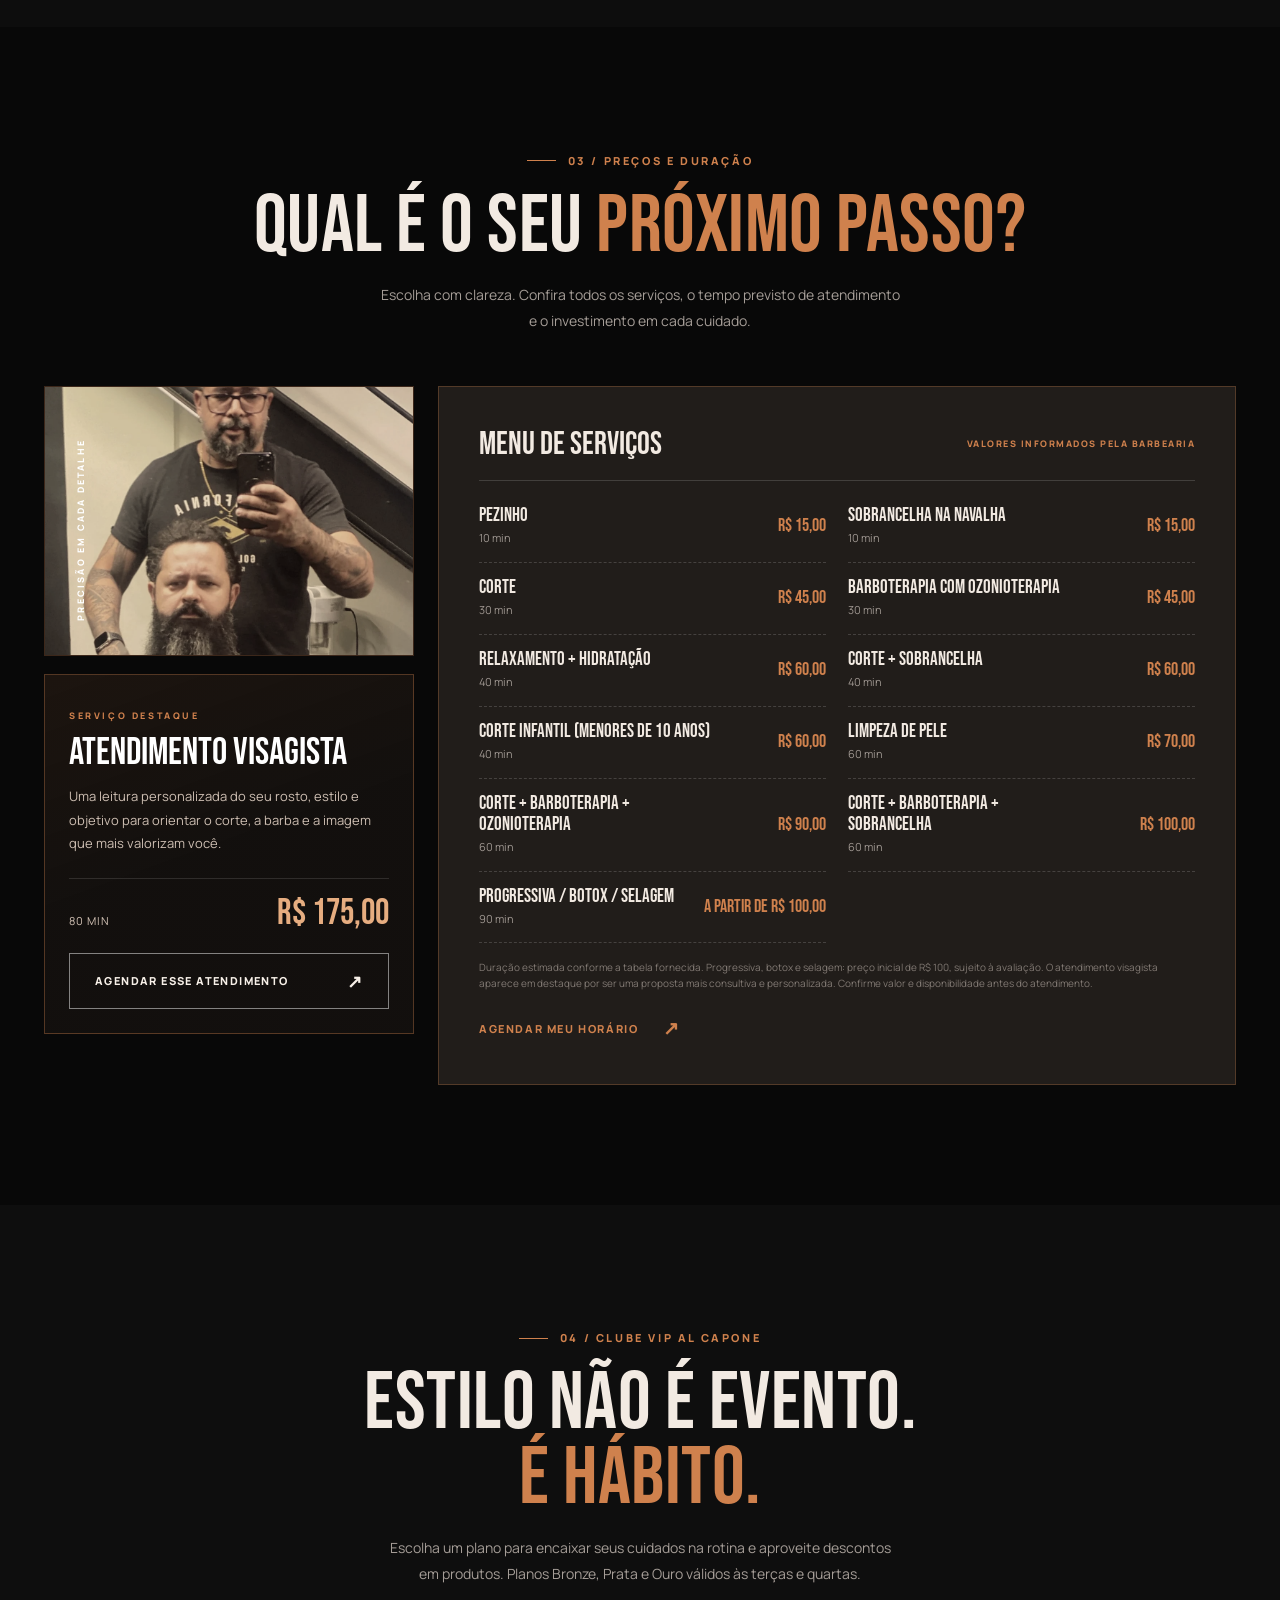
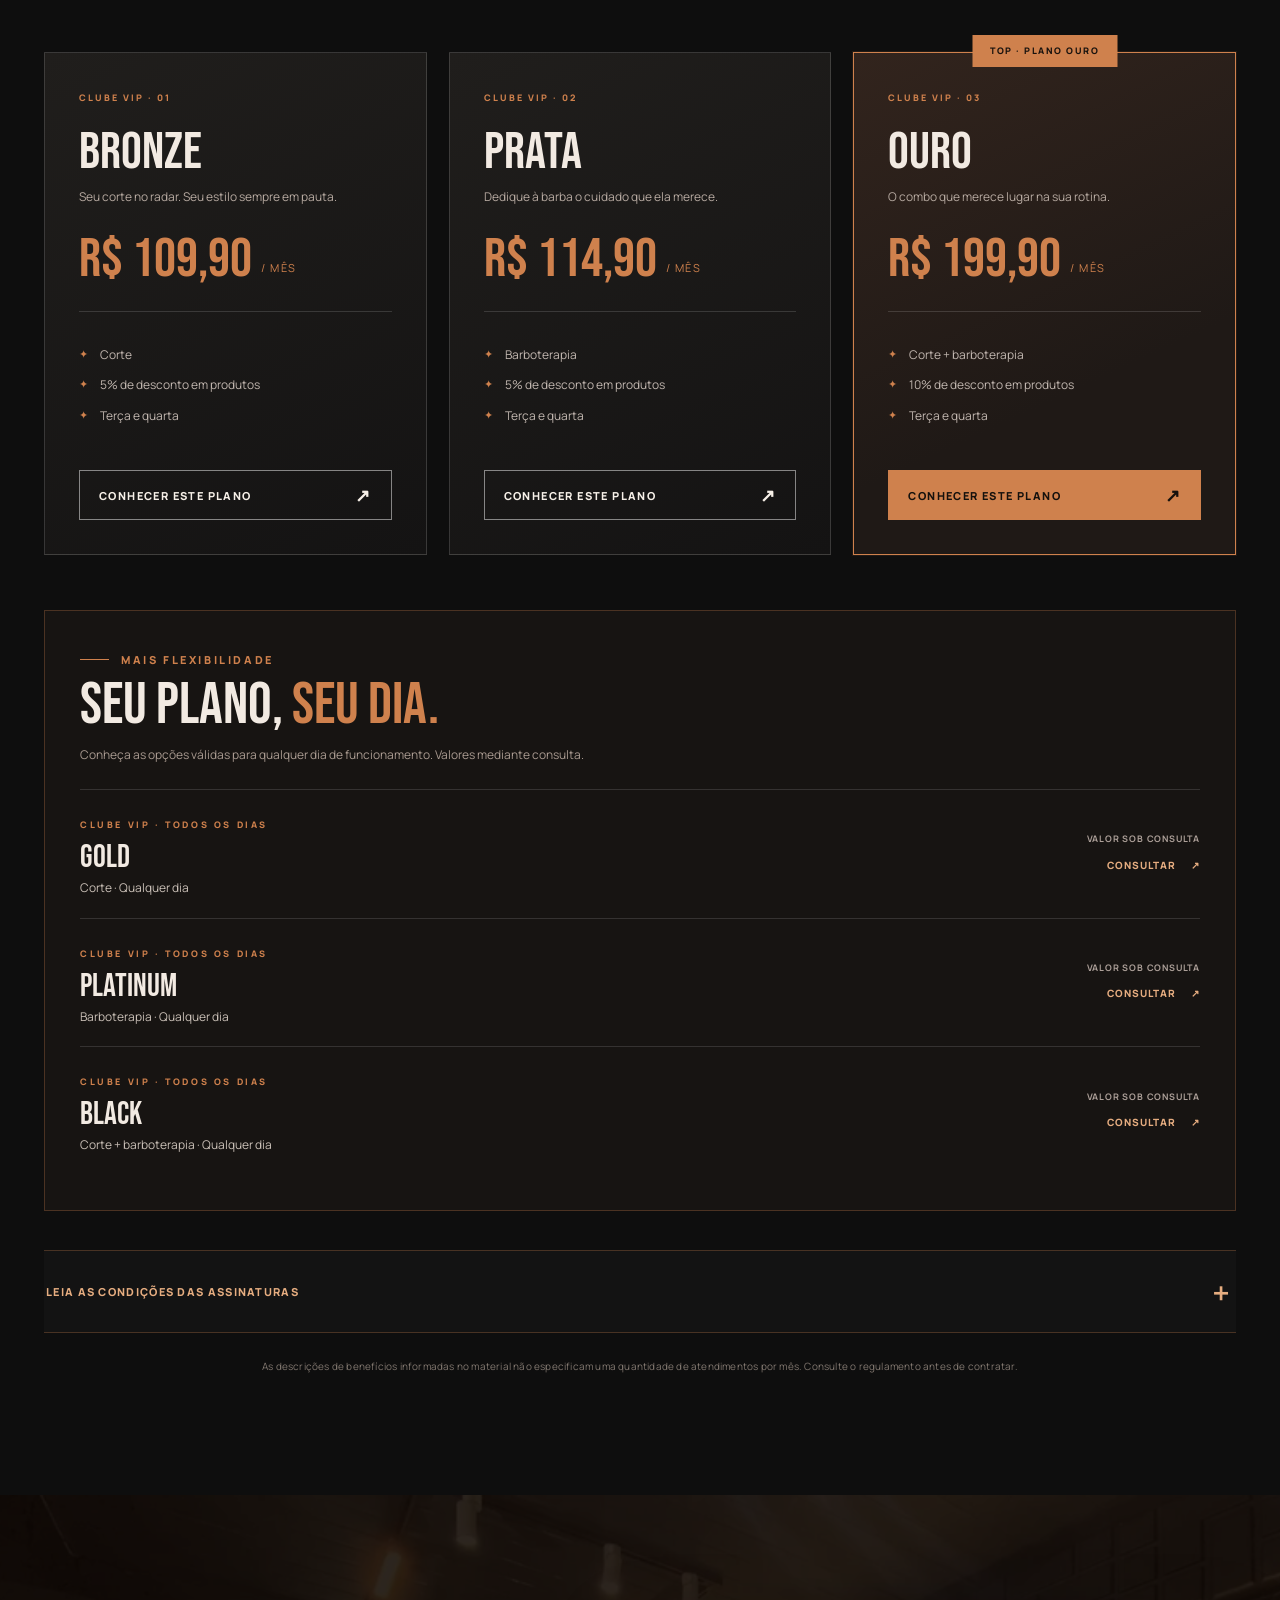
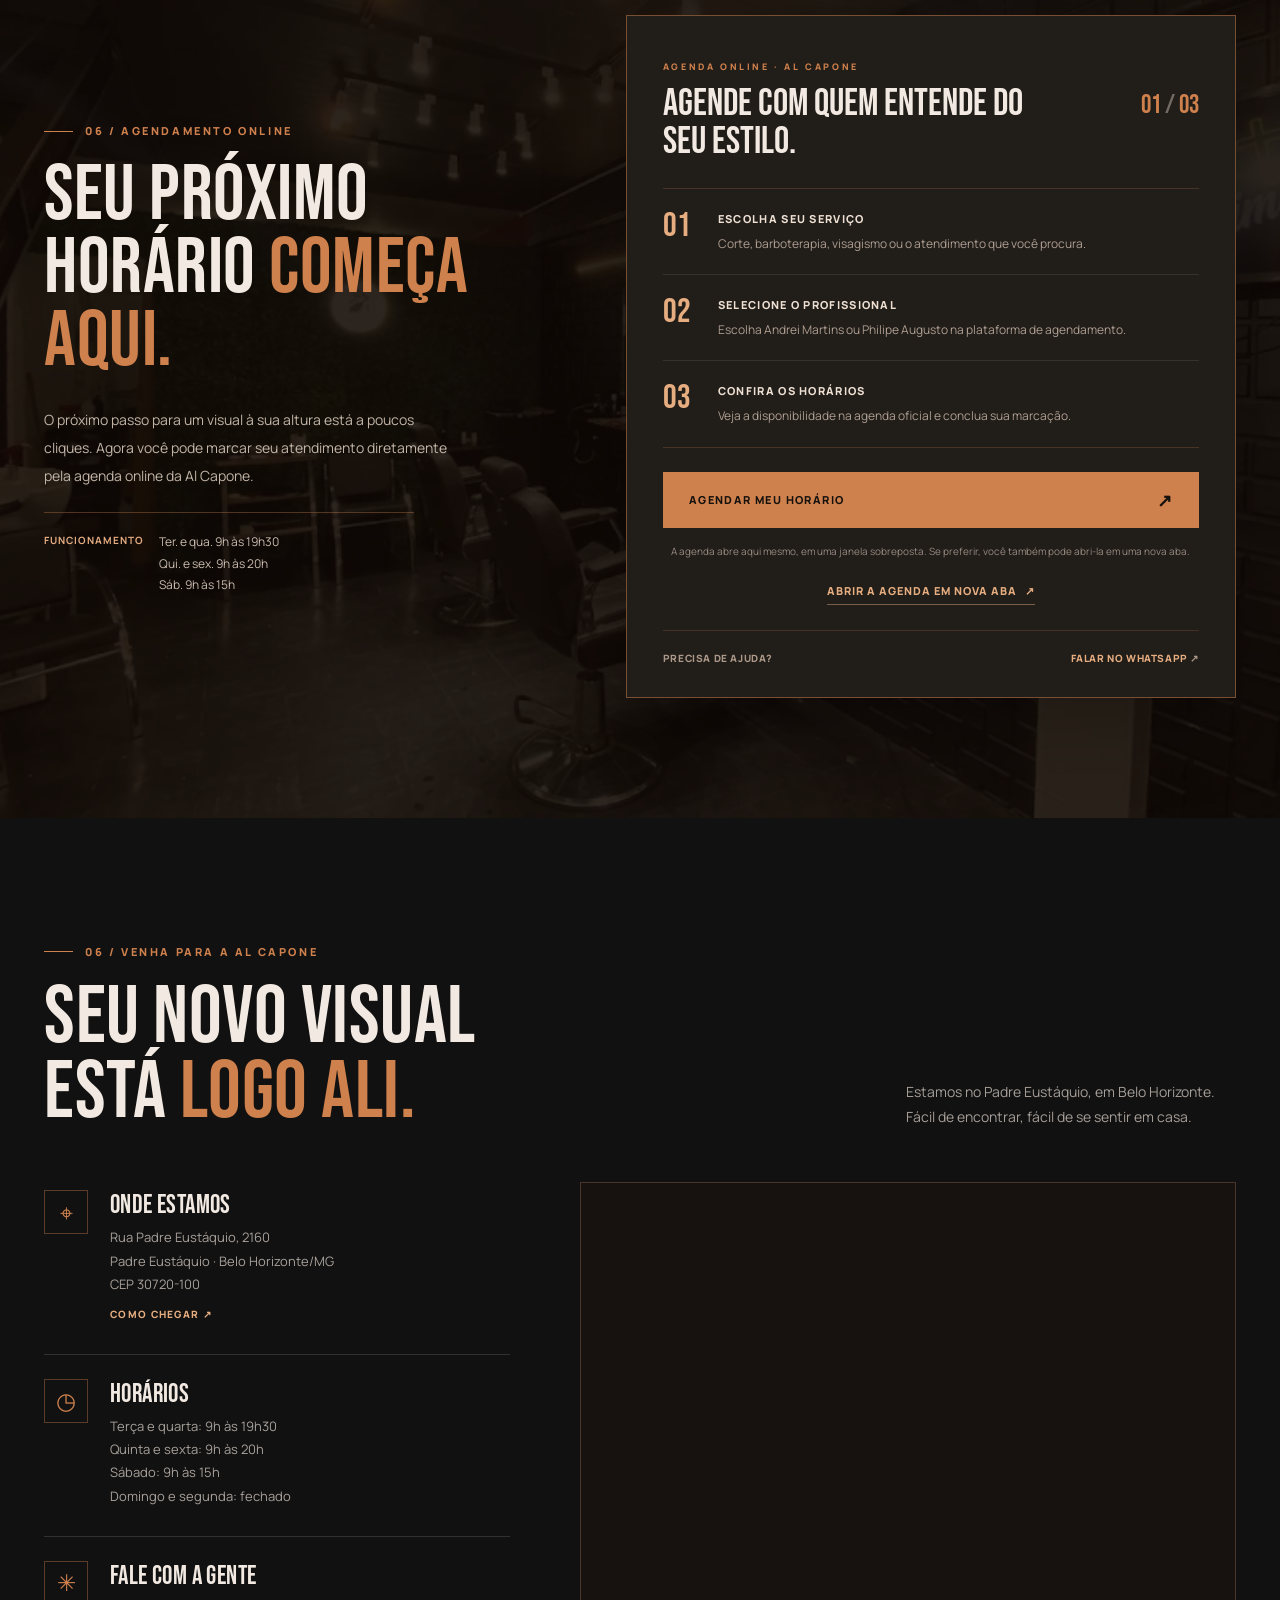
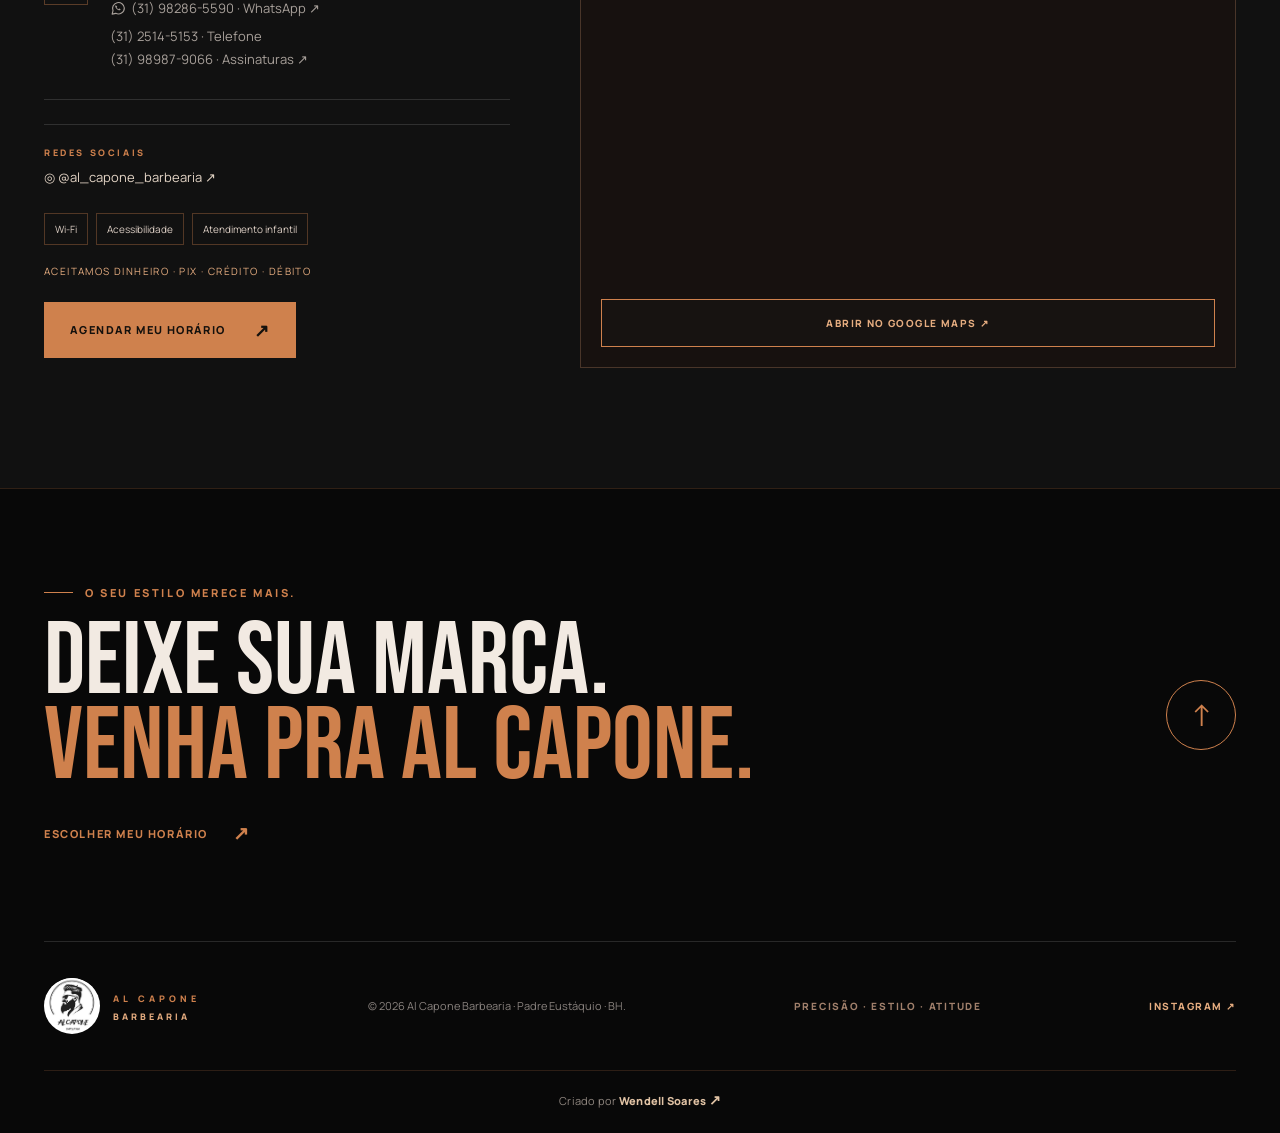
==== commit 9eba0c15: "Add files via upload" ====
--- a/index.html
+++ b/index.html
@@ -5,34 +5,78 @@
 <meta charset="utf-8"/>
 <meta content="width=device-width, initial-scale=1" name="viewport"/>
 <meta content="#17120f" name="theme-color"/>
-<meta content="Barbearia no Padre Eustáquio, Belo Horizonte: corte masculino, barboterapia e visagismo. Rua Padre Eustáquio, 2160. Agende seu horário online." name="description"/>
+<meta content="Al Capone Barbearia, Padre Eustáquio, Belo Horizonte. Cortes, barboterapia, visagismo e Clube VIP. Conheça nossos profissionais e agende online." name="description"/>
 <meta content="dark" name="color-scheme"/>
-<meta content="Al Capone Barbearia no Padre Eustáquio | Cortes e Barba em BH" property="og:title"/>
-<meta content="Barbearia no Padre Eustáquio, Belo Horizonte: corte masculino, barboterapia e visagismo. Rua Padre Eustáquio, 2160. Agende seu horário online." property="og:description"/>
+<meta content="Al Capone Barbearia | Seu estilo impõe presença" property="og:title"/>
+<meta content="Corte R$ 45, cuidados de barba, visagismo e Clube VIP em BH. Consulte horários e agende online na Al Capone." property="og:description"/>
 <meta content="website" property="og:type"/>
-<link rel="canonical" href="https://dellsoares.github.io/alcapone/"/>
-<link rel="sitemap" type="application/xml" href="https://dellsoares.github.io/alcapone/sitemap.xml"/>
-<meta property="og:url" content="https://dellsoares.github.io/alcapone/"/>
-<meta property="og:site_name" content="Al Capone Barbearia"/>
-<meta property="og:locale" content="pt_BR"/>
-<meta name="twitter:card" content="summary_large_image"/>
-
-<title>Al Capone Barbearia no Padre Eustáquio | Cortes e Barba em BH</title>
+<title>Al Capone Barbearia | Seu estilo impõe presença · Belo Horizonte</title>
 <link href="https://fonts.googleapis.com" rel="preconnect"/>
 <link crossorigin="" href="https://fonts.gstatic.com" rel="preconnect"/>
 <link href="https://fonts.googleapis.com/css2?family=Bebas+Neue&amp;family=Manrope:wght@400;500;600;700;800&amp;display=swap" rel="stylesheet"/>
 <link href="css/alcapone.css" rel="stylesheet"/>
+<style id="alcapone-booking-ui">
+.booking-float {
+  position: fixed; z-index: 1000; right: 24px; bottom: 24px;
+  display: inline-flex; align-items: center; justify-content: center; gap: 12px;
+  min-height: 58px; padding: 0 24px; border: 1px solid rgba(255,255,255,.28);
+  border-radius: 999px; background: linear-gradient(135deg, #d8bd8b, #bd965b);
+  color: #17120f; font-family: Manrope, sans-serif; font-size: 12px;
+  font-weight: 800; letter-spacing: .09em; text-decoration: none; text-transform: uppercase;
+  box-shadow: 0 12px 34px rgba(0,0,0,.42); transition: transform .2s ease, box-shadow .2s ease;
+}
+.booking-float:hover { transform: translateY(-3px); box-shadow: 0 16px 38px rgba(0,0,0,.5); }
+.booking-float:focus-visible, .booking-modal-close:focus-visible { outline: 3px solid #fff; outline-offset: 4px; }
+.booking-float .booking-float-arrow { font-size: 20px; line-height: 1; }
+.booking-modal {
+  width: min(1120px, calc(100vw - 36px)); height: min(860px, calc(100dvh - 36px));
+  max-width: none; max-height: none; padding: 0; border: 0; overflow: visible;
+  background: transparent; color: #f6f0e7;
+}
+.booking-modal::backdrop { background: rgba(8,7,6,.82); backdrop-filter: blur(7px); }
+.booking-modal-panel {
+  display: grid; grid-template-rows: auto auto minmax(0, 1fr); width: 100%; height: 100%;
+  overflow: hidden; border: 1px solid rgba(216,189,139,.42); border-radius: 18px;
+  background: #17120f; box-shadow: 0 24px 80px rgba(0,0,0,.55);
+}
+.booking-modal-header {
+  display: flex; align-items: center; justify-content: space-between; gap: 20px;
+  padding: 16px 22px; background: #211a14; border-bottom: 1px solid rgba(216,189,139,.2);
+}
+.booking-modal-kicker { display: block; margin-bottom: 3px; color: #d8bd8b; font: 800 10px/1.4 Manrope, sans-serif; letter-spacing: .16em; }
+.booking-modal-title { margin: 0; color: #f6f0e7; font: 28px/1 'Bebas Neue', sans-serif; letter-spacing: .04em; }
+.booking-modal-close {
+  flex: 0 0 42px; width: 42px; height: 42px; border: 1px solid rgba(216,189,139,.42);
+  border-radius: 50%; background: transparent; color: #f6f0e7; font: 28px/1 Manrope, sans-serif; cursor: pointer;
+}
+.booking-modal-fallback {
+  margin: 0; padding: 10px 22px; background: #2a2118; color: #e9dfd0;
+  font: 500 12px/1.5 Manrope, sans-serif;
+}
+.booking-modal-fallback a { color: #e6c58f; font-weight: 800; text-decoration: underline; text-underline-offset: 3px; }
+.booking-modal-frame { display: block; width: 100%; height: 100%; min-height: 0; border: 0; background: #fff; }
+@media (max-width: 700px) {
+  .booking-float { left: 14px; right: 14px; bottom: 12px; width: auto; min-height: 54px; }
+  body { padding-bottom: 82px; }
+  .booking-modal { width: 100vw; height: 100dvh; margin: 0; }
+  .booking-modal-panel { border: 0; border-radius: 0; }
+  .booking-modal-header { padding: 13px 16px; }
+  .booking-modal-title { font-size: 25px; }
+  .booking-modal-fallback { padding: 9px 16px; font-size: 11px; }
+}
+@media (prefers-reduced-motion: reduce) { .booking-float { transition: none; } }
+</style>
+
 <script defer="" src="js/alcapone.js"></script>
-<script type="application/ld+json">{"@context":"https://schema.org","@type":"Barbershop","name":"Al Capone Barbearia","telephone":"+55 31 98286-5590","priceRange":"A partir de R$ 15","address":{"@type":"PostalAddress","streetAddress":"Rua Padre Eustáquio, 2160","addressLocality":"Belo Horizonte","addressRegion":"MG","postalCode":"30720-100","addressCountry":"BR"},"openingHoursSpecification":[{"@type":"OpeningHoursSpecification","dayOfWeek":["Tuesday","Wednesday"],"opens":"09:00","closes":"19:30"},{"@type":"OpeningHoursSpecification","dayOfWeek":["Thursday","Friday"],"opens":"09:00","closes":"20:00"},{"@type":"OpeningHoursSpecification","dayOfWeek":["Saturday"],"opens":"09:00","closes":"15:00"}],"hasMap":"https://www.google.com/maps/search/?api=1&query=Rua%20Padre%20Eust%C3%A1quio%2C%202160%2C%20Padre%20Eust%C3%A1quio%2C%20Belo%20Horizonte%2C%20MG%2C%2030720-100","url":"https://dellsoares.github.io/alcapone/","sameAs":["https://www.instagram.com/al_capone_barbearia"],"@id":"https://dellsoares.github.io/alcapone/#barbearia","description":"Barbearia no Padre Eustáquio, Belo Horizonte, com cortes masculinos, barboterapia, visagismo e atendimento infantil.","image":"https://dellsoares.github.io/alcapone/images/alcapone/ambiente-fundo.webp","potentialAction":{"@type":"ReserveAction","name":"Agendar atendimento","target":"https://sites.appbarber.com.br/barbeariaalcapone"}}</script>
-<meta content="https://dellsoares.github.io/alcapone/images/alcapone/ambiente-fundo.webp" property="og:image"/>
-<meta content="Ambiente da Al Capone Barbearia em Belo Horizonte" property="og:image:alt"/></head>
+<script type="application/ld+json">{"@context": "https://schema.org", "@type": "Barbershop", "name": "Al Capone Barbearia", "telephone": "+55 31 98286-5590", "priceRange": "A partir de R$ 15", "address": {"@type": "PostalAddress", "streetAddress": "Rua Padre Eustáquio, 2160", "addressLocality": "Belo Horizonte", "addressRegion": "MG", "postalCode": "30720-100", "addressCountry": "BR"}, "openingHoursSpecification": [{"@type": "OpeningHoursSpecification", "dayOfWeek": ["Tuesday", "Wednesday"], "opens": "09:00", "closes": "19:30"}, {"@type": "OpeningHoursSpecification", "dayOfWeek": ["Thursday", "Friday"], "opens": "09:00", "closes": "20:00"}, {"@type": "OpeningHoursSpecification", "dayOfWeek": ["Saturday"], "opens": "09:00", "closes": "15:00"}], "hasMap": "https://www.google.com/maps/search/?api=1&query=Rua%20Padre%20Eust%C3%A1quio%2C%202160%2C%20Padre%20Eust%C3%A1quio%2C%20Belo%20Horizonte%2C%20MG%2C%2030720-100", "sameAs": ["https://www.instagram.com/al_capone_barbearia"]}</script>
+<meta content="images/alcapone/ambiente-fundo.webp" property="og:image"/></head>
 <body>
 <a class="skip-link" href="#conteudo">Pular para o conteúdo</a>
 <div aria-hidden="true" class="reading-progress" id="reading-progress"></div>
 <header class="site-header" id="site-header">
 <div class="container header-inner">
 <a aria-label="Barbearia Al Capone, voltar ao início" class="brand" href="#inicio">
-<img alt="Logotipo da Al Capone Barbearia" class="brand-logo" height="50" src="images/alcapone/logo-alcapone.png" width="50"/>
+<img alt="" class="brand-logo" height="50" src="images/alcapone/logo-alcapone.png" width="50"/>
 <span class="brand-name">AL CAPONE <small>BARBEARIA</small></span>
 </a>
 <nav aria-label="Navegação principal" class="desktop-nav">
@@ -43,12 +87,12 @@
 <a class="nav-link" href="#assinaturas">Assinaturas</a>
 <a class="nav-link" href="#contato">Contato</a>
 </nav>
-<a class="button button-small header-cta" href="#agendamento">Agendar agora <span aria-hidden="true">↗</span></a>
+<a class="button button-small header-cta" href="https://dellsoares.github.io/alcapone-agendamento/" target="_blank" rel="noopener noreferrer" data-booking-open>Agendar agora <span aria-hidden="true">↗</span></a>
 <button aria-controls="mobile-nav" aria-expanded="false" aria-label="Abrir menu" class="menu-toggle" id="menu-toggle" type="button"><span></span><span></span><span></span></button>
 </div>
 <nav aria-label="Navegação para celular" class="mobile-nav" id="mobile-nav" inert="">
 <a href="#inicio">Início</a><a href="#sobre">Sobre</a><a href="#equipe">Equipe</a><a href="#servicos">Serviços</a>
-<a href="#precos">Preços</a><a href="#assinaturas">Assinaturas</a><a href="#faq">Dúvidas frequentes</a><a href="#agendamento">Agendamento</a><a href="#contato">Contato</a>
+<a href="#precos">Preços</a><a href="#assinaturas">Assinaturas</a><a href="https://dellsoares.github.io/alcapone-agendamento/" target="_blank" rel="noopener noreferrer" data-booking-open>Agendamento</a><a href="#contato">Contato</a>
 </nav>
 </header>
 <main id="conteudo">
@@ -62,14 +106,14 @@
 <div class="hero-content" data-reveal="">
 <p class="eyebrow"><span class="eyebrow-rule"></span> PADRE EUSTÁQUIO · BELO HORIZONTE <span class="eyebrow-star">✦</span> AL CAPONE BARBEARIA</p>
 <h1 id="hero-title">SEU ESTILO<br/>IMPÕE <em>PRESENÇA.</em></h1>
-<p class="hero-copy">Na Al Capone Barbearia, no Padre Eustáquio em Belo Horizonte, seu corte masculino, barba e atendimento visagista recebem atenção aos detalhes. O visual certo para chegar com confiança.</p>
+<p class="hero-copy">Você não precisa de mais um corte. Precisa do visual certo para chegar com confiança. Na Al Capone, cada detalhe conta — do corte à barboterapia.</p>
 <div class="hero-actions">
-<a class="button" href="#agendamento">Quero agendar meu horário <span aria-hidden="true">↗</span></a>
+<a class="button" href="https://dellsoares.github.io/alcapone-agendamento/" target="_blank" rel="noopener noreferrer" data-booking-open>Quero agendar meu horário <span aria-hidden="true">↗</span></a>
 <a class="button button-outline" href="#assinaturas">Conhecer o Clube VIP <span aria-hidden="true">→</span></a>
 </div>
 <div aria-label="Informações sobre a barbearia" class="hero-proof"><span><strong>★ 5,0</strong> <small>Avaliação informada</small></span><span><strong>R$ 45</strong> <small>Valor do corte</small></span><span><strong>BH</strong> <small>Padre Eustáquio</small></span></div>
 </div>
-<div aria-hidden="true" class="hero-stamp"><img alt="Marca da Al Capone Barbearia" class="hero-stamp-logo" src="images/alcapone/logo-alcapone.png"/></div>
+<div aria-hidden="true" class="hero-stamp"><img alt="" class="hero-stamp-logo" src="images/alcapone/logo-alcapone.png"/></div>
 </div>
 <a class="scroll-cue" href="#sobre"><span class="scroll-line"></span> DESLIZE PARA DESCOBRIR</a>
 <div aria-hidden="true" class="hero-index">01 / 07</div>
@@ -102,8 +146,8 @@
 <div class="container">
 <div class="section-heading" data-reveal=""><div><p class="section-kicker"><span>02 / PROFISSIONAIS</span></p><h2 class="section-title" id="team-heading">QUEM CUIDA<br/><em>DO SEU ESTILO.</em></h2></div><p class="section-intro">O atendimento começa pela confiança. Conheça os profissionais da Al Capone e escolha com quem deseja marcar seu próximo horário.</p></div>
 <div class="team-grid">
-<article class="team-card" data-reveal=""><div class="team-photo"><img alt="Andrei Martins, profissional da Al Capone Barbearia" height="1024" loading="lazy" src="images/alcapone/andrei.webp" width="825"/><span class="team-photo-count">01 / 02</span></div><div class="team-info"><div><span class="micro-label">AL CAPONE · EQUIPE</span><h3>ANDREI MARTINS</h3></div><a aria-label="Agendar atendimento com Andrei Martins pelo sistema AppBarber, selecionando-o no site" class="team-link" href="https://sites.appbarber.com.br/barbeariaalcapone" rel="noopener noreferrer" target="_blank">AGENDAR NO APPBARBER <span aria-hidden="true">↗</span></a></div></article>
-<article class="team-card" data-reveal=""><div class="team-photo"><img alt="Philipe Augusto, profissional da Al Capone Barbearia" height="1152" loading="lazy" src="images/alcapone/phillip.webp" width="928"/><span class="team-photo-count">02 / 02</span></div><div class="team-info"><div><span class="micro-label">AL CAPONE · EQUIPE</span><h3>PHILIPE AUGUSTO</h3></div><a aria-label="Agendar atendimento com Philipe Augusto pelo sistema AppBarber, selecionando-o no site" class="team-link" href="https://sites.appbarber.com.br/barbeariaalcapone" rel="noopener noreferrer" target="_blank">AGENDAR NO APPBARBER <span aria-hidden="true">↗</span></a></div></article>
+<article class="team-card" data-reveal=""><div class="team-photo"><img alt="Andrei Martins, profissional da Al Capone Barbearia" height="1024" loading="lazy" src="images/alcapone/andrei.webp" width="825"/><span class="team-photo-count">01 / 02</span></div><div class="team-info"><div><span class="micro-label">AL CAPONE · EQUIPE</span><h3>ANDREI MARTINS</h3></div><a aria-label="Agendar horário pela agenda online da Al Capone" class="team-link" href="https://dellsoares.github.io/alcapone-agendamento/" data-booking-open rel="noopener noreferrer" target="_blank">AGENDAR HORÁRIO <span aria-hidden="true">↗</span></a></div></article>
+<article class="team-card" data-reveal=""><div class="team-photo"><img alt="Philipe Augusto, profissional da Al Capone Barbearia" height="1152" loading="lazy" src="images/alcapone/phillip.webp" width="928"/><span class="team-photo-count">02 / 02</span></div><div class="team-info"><div><span class="micro-label">AL CAPONE · EQUIPE</span><h3>PHILIPE AUGUSTO</h3></div><a aria-label="Agendar horário pela agenda online da Al Capone" class="team-link" href="https://dellsoares.github.io/alcapone-agendamento/" data-booking-open rel="noopener noreferrer" target="_blank">AGENDAR HORÁRIO <span aria-hidden="true">↗</span></a></div></article>
 </div>
 <p class="team-guidance">Ao abrir a agenda oficial, selecione seu profissional, serviço e horário disponível.</p>
 </div>
@@ -117,19 +161,19 @@
 <div class="service-grid">
 <article class="service-card" data-reveal="">
 <div class="service-photo"><img alt="Barbeiro realizando um corte infantil na barbearia" loading="lazy" src="images/alcapone/servico-01.webp"/><span class="service-no">01</span></div>
-<div class="service-meta"><div><h3>CORTE</h3><p>O clássico bem executado nunca perde espaço.</p><span class="service-tag">30 min · R$ 45,00</span></div><a aria-label="Conferir disponibilidade para Corte no AppBarber" class="round-arrow service-book" href="https://sites.appbarber.com.br/barbeariaalcapone" rel="noopener noreferrer" target="_blank">↗</a></div>
+<div class="service-meta"><div><h3>CORTE</h3><p>O clássico bem executado nunca perde espaço.</p><span class="service-tag">30 min · R$ 45,00</span></div><a aria-label="Conferir disponibilidade para Corte na agenda online" class="round-arrow service-book" href="https://dellsoares.github.io/alcapone-agendamento/" data-booking-open rel="noopener noreferrer" target="_blank">↗</a></div>
 </article>
 <article class="service-card" data-reveal="">
 <div class="service-photo"><img alt="Ferramentas de barbear e pincéis de acabamento" loading="lazy" src="images/alcapone/servico-02.webp"/><span class="service-no">02</span></div>
-<div class="service-meta"><div><h3>BARBOTERAPIA COM OZONIOTERAPIA</h3><p>Cuidado e acabamento para valorizar sua barba.</p><span class="service-tag">30 min · R$ 45,00</span></div><a aria-label="Conferir disponibilidade para Barboterapia com ozonioterapia no AppBarber" class="round-arrow service-book" href="https://sites.appbarber.com.br/barbeariaalcapone" rel="noopener noreferrer" target="_blank">↗</a></div>
+<div class="service-meta"><div><h3>BARBOTERAPIA COM OZONIOTERAPIA</h3><p>Cuidado e acabamento para valorizar sua barba.</p><span class="service-tag">30 min · R$ 45,00</span></div><a aria-label="Conferir disponibilidade para Barboterapia com ozonioterapia na agenda online" class="round-arrow service-book" href="https://dellsoares.github.io/alcapone-agendamento/" data-booking-open rel="noopener noreferrer" target="_blank">↗</a></div>
 </article>
 <article class="service-card" data-reveal="">
 <div class="service-photo"><img alt="Corte masculino sendo finalizado com tesoura" loading="lazy" src="images/alcapone/servico-03.webp"/><span class="service-no">03</span></div>
-<div class="service-meta"><div><h3>CORTE + BARBOTERAPIA + OZONIOTERAPIA</h3><p>Um visual completo, do cabelo à barba.</p><span class="service-tag">60 min · R$ 90,00</span></div><a aria-label="Conferir disponibilidade para Corte + barboterapia + ozonioterapia no AppBarber" class="round-arrow service-book" href="https://sites.appbarber.com.br/barbeariaalcapone" rel="noopener noreferrer" target="_blank">↗</a></div>
+<div class="service-meta"><div><h3>CORTE + BARBOTERAPIA + OZONIOTERAPIA</h3><p>Um visual completo, do cabelo à barba.</p><span class="service-tag">60 min · R$ 90,00</span></div><a aria-label="Conferir disponibilidade para Corte + barboterapia + ozonioterapia na agenda online" class="round-arrow service-book" href="https://dellsoares.github.io/alcapone-agendamento/" data-booking-open rel="noopener noreferrer" target="_blank">↗</a></div>
 </article>
 <article class="service-card service-card-featured" data-reveal="">
 <div class="service-photo"><img alt="Barba masculina recebendo acabamento cuidadoso" loading="lazy" src="images/alcapone/servico-04.webp"/><span class="service-no">04</span><span class="service-badge">SERVIÇO DESTAQUE</span></div>
-<div class="service-meta"><div><h3>ATENDIMENTO VISAGISTA</h3><p>Análise personalizada, sugestões e orientações para o seu estilo.</p><span class="service-tag">80 min · R$ 175,00</span></div><a aria-label="Conferir disponibilidade para Atendimento visagista no AppBarber" class="round-arrow service-book" href="https://sites.appbarber.com.br/barbeariaalcapone" rel="noopener noreferrer" target="_blank">↗</a></div>
+<div class="service-meta"><div><h3>ATENDIMENTO VISAGISTA</h3><p>Análise personalizada, sugestões e orientações para o seu estilo.</p><span class="service-tag">80 min · R$ 175,00</span></div><a aria-label="Conferir disponibilidade para Atendimento visagista na agenda online" class="round-arrow service-book" href="https://dellsoares.github.io/alcapone-agendamento/" data-booking-open rel="noopener noreferrer" target="_blank">↗</a></div>
 </article>
 </div>
 <a class="text-link services-all" href="#precos">VEJA TODOS OS 12 SERVIÇOS E VALORES <span aria-hidden="true">↗</span></a>
@@ -140,7 +184,7 @@
 <div><p class="section-kicker"><span>INSPIRAÇÃO</span></p><h2 class="section-title" id="styles-heading">A IMAGEM FALA <em>POR VOCÊ.</em></h2></div>
 <div class="slider-controls"><button aria-label="Ver estilos anteriores" id="styles-prev" type="button">←</button><button aria-label="Ver próximos estilos" id="styles-next" type="button">→</button></div>
 </div>
-<div aria-label="Galeria horizontal de estilos de cabelo" class="styles-track" id="styles-track" tabindex="0"><figure class="style-item"><img alt="Corte social clássico masculino com acabamento alinhado" height="1200" loading="lazy" src="images/alcapone/corte-01-social.webp" width="900"/><figcaption>01 <strong>SOCIAL CLÁSSICO</strong></figcaption></figure><figure class="style-item"><img alt="Corte masculino fade com degradê limpo" height="1200" loading="lazy" src="images/alcapone/corte-02-fade.webp" width="900"/><figcaption>02 <strong>FADE MODERNO</strong></figcaption></figure><figure class="style-item"><img alt="Corte mullet contemporâneo com cabelo mais longo na nuca" height="1200" loading="lazy" src="images/alcapone/corte-03-mullet.webp" width="900"/><figcaption>03 <strong>MULLET MODERNO</strong></figcaption></figure><figure class="style-item"><img alt="Corte curto militar com cabelo platinado" height="1200" loading="lazy" src="images/alcapone/corte-04-militar.webp" width="900"/><figcaption>04 <strong>MILITAR</strong></figcaption></figure><figure class="style-item"><img alt="Corte afro taper com contorno preciso em modelo negro" height="1200" loading="lazy" src="images/alcapone/corte-05-afro-taper.webp" width="900"/><figcaption>05 <strong>AFRO TAPER</strong></figcaption></figure><figure class="style-item"><img alt="Corte masculino ondulado e texturizado com laterais em degradê" height="1200" loading="lazy" src="images/alcapone/corte-06-texturizado.webp" width="900"/><figcaption>06 <strong>TEXTURIZADO</strong></figcaption></figure></div>
+<div aria-label="Galeria horizontal de estilos de cabelo" class="styles-track" id="styles-track" tabindex="0"><figure class="style-item"><img alt="Corte social clássico masculino com acabamento alinhado" height="1200" loading="lazy" src="images/alcapone/corte-01-social.webp" width="900"/><figcaption>01 <strong>SOCIAL CLÁSSICO</strong></figcaption></figure><figure class="style-item"><img alt="Corte masculino fade com degradê limpo" height="1200" loading="lazy" src="images/alcapone/imagesalcaponecorte-02-fade.webp" width="900"/><figcaption>02 <strong>FADE MODERNO</strong></figcaption></figure><figure class="style-item"><img alt="Corte mullet contemporâneo com cabelo mais longo na nuca" height="1200" loading="lazy" src="images/alcapone/corte-03-mullet.webp" width="900"/><figcaption>03 <strong>MULLET MODERNO</strong></figcaption></figure><figure class="style-item"><img alt="Corte curto militar com cabelo platinado" height="1200" loading="lazy" src="images/alcapone/corte-04-militar.webp" width="900"/><figcaption>04 <strong>MILITAR</strong></figcaption></figure><figure class="style-item"><img alt="Corte afro taper com contorno preciso em modelo negro" height="1200" loading="lazy" src="images/alcapone/corte-05-afro-taper.webp" width="900"/><figcaption>05 <strong>AFRO TAPER</strong></figcaption></figure><figure class="style-item"><img alt="Corte masculino ondulado e texturizado com laterais em degradê" height="1200" loading="lazy" src="images/alcapone/corte-06-texturizado.webp" width="900"/><figcaption>06 <strong>TEXTURIZADO</strong></figcaption></figure></div>
 <div class="container"><p class="content-note">Imagens ilustrativas de estilos de corte, criadas a partir de referências visuais. Consulte a equipe sobre o estilo mais adequado ao seu cabelo.</p></div>
 </section>
 <section aria-labelledby="prices-heading" class="section prices-section" id="precos">
@@ -154,7 +198,7 @@
 <h3>ATENDIMENTO VISAGISTA</h3>
 <p>Uma leitura personalizada do seu rosto, estilo e objetivo para orientar o corte, a barba e a imagem que mais valorizam você.</p>
 <div class="price-featured-meta"><span>80 min</span><strong>R$ 175,00</strong></div>
-<a class="button button-outline" href="https://sites.appbarber.com.br/barbeariaalcapone" rel="noopener noreferrer" target="_blank">AGENDAR ESSE ATENDIMENTO <span aria-hidden="true">↗</span></a>
+<a class="button button-outline" href="https://dellsoares.github.io/alcapone-agendamento/" data-booking-open rel="noopener noreferrer" target="_blank">AGENDAR ESSE ATENDIMENTO <span aria-hidden="true">↗</span></a>
 </article>
 </div>
 <div class="price-panel" data-reveal="">
@@ -173,7 +217,7 @@
 <div class="price-row"><div><h4>PROGRESSIVA / BOTOX / SELAGEM</h4><p>90 min</p></div><span>A partir de R$ 100,00</span></div>
 </div>
 <p class="price-disclaimer">Duração estimada conforme a tabela fornecida. Progressiva, botox e selagem: preço inicial de R$ 100, sujeito à avaliação. O atendimento visagista aparece em destaque por ser uma proposta mais consultiva e personalizada. Confirme valor e disponibilidade antes do atendimento.</p>
-<a class="text-link" href="#agendamento">CONSULTAR A AGENDA OFICIAL <span aria-hidden="true">↗</span></a>
+<a class="text-link" href="https://dellsoares.github.io/alcapone-agendamento/" target="_blank" rel="noopener noreferrer" data-booking-open>AGENDAR MEU HORÁRIO <span aria-hidden="true">↗</span></a>
 </div>
 </div>
 </div>
@@ -201,43 +245,22 @@
 <div class="booking-intro" data-reveal="">
 <p class="section-kicker"><span>06 / AGENDAMENTO ONLINE</span></p>
 <h2 class="section-title" id="booking-heading">SEU PRÓXIMO<br/>HORÁRIO <em>COMEÇA AQUI.</em></h2>
-<p>O próximo passo para um visual à sua altura está a poucos cliques. A Al Capone utiliza o <strong>AppBarber</strong> para organizar a agenda e receber seus agendamentos.</p>
+<p>O próximo passo para um visual à sua altura está a poucos cliques. Agora você pode marcar seu atendimento diretamente pela agenda online da Al Capone.</p>
 <div class="booking-hours"><strong>FUNCIONAMENTO</strong><span>Ter. e qua. 9h às 19h30<br/>Qui. e sex. 9h às 20h<br/>Sáb. 9h às 15h</span></div>
 </div>
 <div class="booking-card official-booking" data-reveal="">
-<div class="booking-card-head"><div><span class="micro-label">SISTEMA OFICIAL · APPBARBER</span><h3>AGENDE COM QUEM ENTENDE DO SEU ESTILO.</h3></div><span class="booking-step">01 <span>/</span> 03</span></div>
+<div class="booking-card-head"><div><span class="micro-label">AGENDA ONLINE · AL CAPONE</span><h3>AGENDE COM QUEM ENTENDE DO SEU ESTILO.</h3></div><span class="booking-step">01 <span>/</span> 03</span></div>
 <div class="official-steps">
 <div class="official-step"><span class="official-number">01</span><div><strong>ESCOLHA SEU SERVIÇO</strong><p>Corte, barboterapia, visagismo ou o atendimento que você procura.</p></div></div>
 <div class="official-step"><span class="official-number">02</span><div><strong>SELECIONE O PROFISSIONAL</strong><p>Escolha Andrei Martins ou Philipe Augusto na plataforma de agendamento.</p></div></div>
 <div class="official-step"><span class="official-number">03</span><div><strong>CONFIRA OS HORÁRIOS</strong><p>Veja a disponibilidade na agenda oficial e conclua sua marcação.</p></div></div>
 </div>
-<a class="button booking-submit" href="https://sites.appbarber.com.br/barbeariaalcapone" rel="noopener noreferrer" target="_blank">ABRIR AGENDA OFICIAL <span aria-hidden="true">↗</span></a>
-<p class="booking-notice">O AppBarber não aceita integração em frame. Por isso, a agenda oficial é aberta em nova aba para que você conclua seu agendamento com segurança.</p>
-<div class="booking-link-alternative"><a href="https://sites.appbarber.com.br/barbeariaalcapone" rel="noopener noreferrer" target="_blank">IR DIRETO PARA O APPBARBER <span aria-hidden="true">↗</span></a></div>
+<a class="button booking-submit" href="https://dellsoares.github.io/alcapone-agendamento/" data-booking-open rel="noopener noreferrer" target="_blank">AGENDAR MEU HORÁRIO <span aria-hidden="true">↗</span></a>
+<p class="booking-notice">A agenda abre aqui mesmo, em uma janela sobreposta. Se preferir, você também pode abri-la em uma nova aba.</p>
+<div class="booking-link-alternative"><a href="https://dellsoares.github.io/alcapone-agendamento/" rel="noopener noreferrer" target="_blank">ABRIR A AGENDA EM NOVA ABA <span aria-hidden="true">↗</span></a></div>
 <div class="booking-support"><span>PRECISA DE AJUDA?</span><a href="https://wa.me/5531982865590?text=Ol%C3%A1%21%20Preciso%20de%20ajuda%20para%20agendar%20um%20hor%C3%A1rio%20na%20Al%20Capone." rel="noopener noreferrer" target="_blank">FALAR NO WHATSAPP <span aria-hidden="true">↗</span></a></div>
 </div>
 </div>
-</section>
-<!-- FAQ local: perguntas reais, conteúdo visível e acessível, sem excesso de palavras-chave -->
-<section aria-labelledby="faq-heading" class="section faq-section" id="faq">
-  <div class="container faq-layout">
-    <div class="faq-intro" data-reveal>
-      <p class="section-kicker"><span>PERGUNTAS FREQUENTES · PADRE EUSTÁQUIO</span></p>
-      <h2 class="section-title" id="faq-heading">DÚVIDAS SOBRE A<br/><em>AL CAPONE BARBEARIA.</em></h2>
-      <p>Procurando uma barbearia no Padre Eustáquio, em Belo Horizonte? Aqui você encontra informações sobre nossos serviços, valores, localização e agendamento.</p>
-      <a class="text-link" href="#contato">ENDEREÇO E CONTATO <span aria-hidden="true">↗</span></a>
-    </div>
-    <div class="faq-list" aria-label="Dúvidas frequentes da Al Capone Barbearia">
-      <details class="faq-item"><summary><span class="faq-number">01</span><span class="faq-question">Onde fica a Al Capone Barbearia em Belo Horizonte?</span><span class="faq-toggle" aria-hidden="true"></span></summary><div class="faq-answer"><p>A Al Capone Barbearia fica na <strong>Rua Padre Eustáquio, 2160</strong>, bairro Padre Eustáquio, Belo Horizonte (MG), CEP 30720-100. <a href="#contato">Veja o mapa e como chegar</a>.</p></div></details>
-      <details class="faq-item"><summary><span class="faq-number">02</span><span class="faq-question">Quais serviços a barbearia oferece no Padre Eustáquio?</span><span class="faq-toggle" aria-hidden="true"></span></summary><div class="faq-answer"><p>Temos <strong>corte masculino e infantil</strong>, barboterapia com ozonioterapia, sobrancelha na navalha, limpeza de pele, hidratação e <strong>atendimento visagista</strong>, entre outros. <a href="#precos">Consulte todos os serviços e valores</a>.</p></div></details>
-      <details class="faq-item"><summary><span class="faq-number">03</span><span class="faq-question">Quanto custa um corte masculino na Al Capone Barbearia?</span><span class="faq-toggle" aria-hidden="true"></span></summary><div class="faq-answer"><p>O <strong>corte masculino custa R$ 45,00</strong>, com duração estimada de 30 minutos. Valores e disponibilidade devem ser confirmados no agendamento. <a href="#precos">Confira a tabela de preços</a>.</p></div></details>
-      <details class="faq-item"><summary><span class="faq-number">04</span><span class="faq-question">A barbearia faz corte e barba no mesmo atendimento?</span><span class="faq-toggle" aria-hidden="true"></span></summary><div class="faq-answer"><p>Sim. O combo <strong>corte + barboterapia + ozonioterapia</strong> está anunciado por <strong>R$ 90,00</strong>, com duração estimada de 60 minutos. <a href="#agendamento">Veja como agendar</a>.</p></div></details>
-      <details class="faq-item"><summary><span class="faq-number">05</span><span class="faq-question">Como funciona o atendimento visagista?</span><span class="faq-toggle" aria-hidden="true"></span></summary><div class="faq-answer"><p>O <strong>atendimento visagista</strong> considera seu rosto, estilo e objetivos para orientar o corte e a barba. A sessão tem duração estimada de <strong>80 minutos</strong> e valor anunciado de <strong>R$ 175,00</strong>. <a href="#precos">Conheça esse serviço</a>.</p></div></details>
-      <details class="faq-item"><summary><span class="faq-number">06</span><span class="faq-question">Como posso agendar um horário na Al Capone Barbearia?</span><span class="faq-toggle" aria-hidden="true"></span></summary><div class="faq-answer"><p>O agendamento é feito pelo <strong>AppBarber</strong>. Escolha o serviço, selecione o profissional e confira os horários disponíveis. <a href="https://sites.appbarber.com.br/barbeariaalcapone" target="_blank" rel="noopener noreferrer">Abrir agenda oficial ↗</a>.</p></div></details>
-      <details class="faq-item"><summary><span class="faq-number">07</span><span class="faq-question">Qual é o horário de funcionamento da barbearia?</span><span class="faq-toggle" aria-hidden="true"></span></summary><div class="faq-answer"><p>Terças e quartas: <strong>9h às 19h30</strong>. Quintas e sextas: <strong>9h às 20h</strong>. Sábados: <strong>9h às 15h</strong>. Domingos e segundas: fechado.</p></div></details>
-      <details class="faq-item"><summary><span class="faq-number">08</span><span class="faq-question">A Al Capone Barbearia atende crianças e quais pagamentos aceita?</span><span class="faq-toggle" aria-hidden="true"></span></summary><div class="faq-answer"><p>Sim. Oferecemos <strong>corte infantil para menores de 10 anos</strong>. Aceitamos <strong>dinheiro, Pix, cartão de crédito e débito</strong>. Consulte o preço do serviço infantil na <a href="#precos">tabela de serviços</a>.</p></div></details>
-    </div>
-  </div>
 </section>
 <section aria-labelledby="contact-heading" class="section contact-section" id="contato">
 <div class="container">
@@ -249,7 +272,7 @@
 <div class="contact-item"><span aria-hidden="true" class="contact-icon">✳</span><div><h3>FALE COM A GENTE</h3><p><a class="contact-wa-link" href="https://wa.me/5531982865590" rel="noopener noreferrer" target="_blank"><svg aria-hidden="true" class="whatsapp-svg" height="17" viewbox="0 0 24 24" width="17"><path d="M20.25 11.4a8.34 8.34 0 0 1-12.13 7.42L3 20l1.25-4.87A8.33 8.33 0 1 1 20.25 11.4Z" fill="none" stroke="currentColor" stroke-linejoin="round" stroke-width="1.6"></path><path d="M8.5 7.7c-.26-.32-.5-.26-.69.02-.38.57-.57 1.22-.26 2 .9 2.12 2.75 3.85 4.9 4.65.8.3 1.54.05 2.04-.34.36-.27.6-.8.45-1.02l-1.8-.91c-.23-.1-.34-.1-.54.13l-.65.78c-1.19-.46-2.08-1.33-2.65-2.47l.7-.68c.17-.2.16-.4.05-.58Z" fill="currentColor"></path></svg> (31) 98286-5590 · WhatsApp ↗</a><br/><a href="tel:+553125145153">(31) 2514-5153 · Telefone</a><br/><a href="https://wa.me/5531989879066" rel="noopener noreferrer" target="_blank">(31) 98987-9066 · Assinaturas ↗</a></p></div></div><div class="contact-social"><span class="micro-label">REDES SOCIAIS</span><a aria-label="Abrir Instagram da Al Capone Barbearia" href="https://www.instagram.com/al_capone_barbearia" rel="noopener noreferrer" target="_blank">◎ @al_capone_barbearia ↗</a></div>
 <div class="contact-amenities"><span>Wi-Fi</span><span>Acessibilidade</span><span>Atendimento infantil</span></div>
 <p class="payment-note">ACEITAMOS DINHEIRO · PIX · CRÉDITO · DÉBITO</p>
-<a class="button" href="https://sites.appbarber.com.br/barbeariaalcapone" rel="noopener noreferrer" target="_blank">VER AGENDA OFICIAL <span aria-hidden="true">↗</span></a>
+<a class="button" href="https://dellsoares.github.io/alcapone-agendamento/" data-booking-open rel="noopener noreferrer" target="_blank">AGENDAR MEU HORÁRIO <span aria-hidden="true">↗</span></a>
 </div>
 <div aria-label="Localização da Barbearia Al Capone no Padre Eustáquio" class="map-placeholder map-live" data-reveal="">
 <iframe allowfullscreen="" loading="lazy" referrerpolicy="strict-origin-when-cross-origin" src="https://www.google.com/maps/embed?pb=!1m17!1m12!1m3!1d3751.217135669664!2d-43.9727478!3d-19.915252699999996!2m3!1f0!2f0!3f0!3m2!1i1024!2i768!4f13.1!3m2!1m1!2zMTnCsDU0JzU0LjkiUyA0M8KwNTgnMjEuOSJX!5e0!3m2!1spt-BR!2sbr!4v1794545743396!5m2!1spt-BR!2sbr" title="Mapa da Al Capone Barbearia, Rua Padre Eustáquio 2160"></iframe>
@@ -261,9 +284,51 @@
 </main>
 <footer class="site-footer">
 <div class="container">
-<div class="footer-top"><div><p class="section-kicker"><span>O SEU ESTILO MERECE MAIS.</span></p><h2>DEIXE SUA MARCA.<br/><em>VENHA PRA AL CAPONE.</em></h2><a class="text-link footer-action" href="#agendamento">ESCOLHER MEU HORÁRIO <span aria-hidden="true">↗</span></a></div><a aria-label="Voltar ao início" class="footer-top-link" href="#inicio">↑</a></div>
-<div class="footer-bottom"><a class="footer-brand" href="#inicio"><img alt="Logotipo da Al Capone Barbearia" class="footer-logo" height="64" src="images/alcapone/logo-alcapone.png" width="64"/><span class="footer-wordmark">AL CAPONE <small>BARBEARIA</small></span></a><p>© <span id="year">2026</span> Al Capone Barbearia · Padre Eustáquio · BH.</p><span class="footer-signature">PRECISÃO · ESTILO · ATITUDE</span><a aria-label="Instagram oficial da Al Capone" class="footer-instagram" href="https://www.instagram.com/al_capone_barbearia" rel="noopener noreferrer" target="_blank">INSTAGRAM ↗</a></div>
+<div class="footer-top"><div><p class="section-kicker"><span>O SEU ESTILO MERECE MAIS.</span></p><h2>DEIXE SUA MARCA.<br/><em>VENHA PRA AL CAPONE.</em></h2><a class="text-link footer-action" href="https://dellsoares.github.io/alcapone-agendamento/" target="_blank" rel="noopener noreferrer" data-booking-open>ESCOLHER MEU HORÁRIO <span aria-hidden="true">↗</span></a></div><a aria-label="Voltar ao início" class="footer-top-link" href="#inicio">↑</a></div>
+<div class="footer-bottom"><a class="footer-brand" href="#inicio"><img alt="" class="footer-logo" height="64" src="images/alcapone/logo-alcapone.png" width="64"/><span class="footer-wordmark">AL CAPONE <small>BARBEARIA</small></span></a><p>© <span id="year">2026</span> Al Capone Barbearia · Padre Eustáquio · BH.</p><span class="footer-signature">PRECISÃO · ESTILO · ATITUDE</span><a aria-label="Instagram oficial da Al Capone" class="footer-instagram" href="https://www.instagram.com/al_capone_barbearia" rel="noopener noreferrer" target="_blank">INSTAGRAM ↗</a></div>
 <div class="footer-credit">Criado por <a aria-label="Visitar o site de Wendell Soares" href="https://wendellsoares.jor.br" rel="noopener noreferrer" target="_blank">Wendell Soares <span aria-hidden="true">↗</span></a></div></div>
 </footer>
-<a class="mobile-sticky-booking" href="#agendamento"><span>AGENDAR MEU HORÁRIO</span><span aria-hidden="true">↗</span></a></body>
+<a class="booking-float" href="https://dellsoares.github.io/alcapone-agendamento/" target="_blank" rel="noopener noreferrer" data-booking-open aria-label="Agendar meu horário na Al Capone">
+  <span>AGENDAR MEU HORÁRIO</span><span class="booking-float-arrow" aria-hidden="true">↗</span>
+</a>
+<dialog class="booking-modal" id="booking-modal" aria-labelledby="booking-modal-title">
+  <div class="booking-modal-panel">
+    <div class="booking-modal-header">
+      <div><span class="booking-modal-kicker">AGENDA ONLINE · AL CAPONE BARBEARIA</span><h2 class="booking-modal-title" id="booking-modal-title">ESCOLHA SEU HORÁRIO.</h2></div>
+      <button class="booking-modal-close" id="booking-modal-close" type="button" aria-label="Fechar agendamento">×</button>
+    </div>
+    <p class="booking-modal-fallback">Se a agenda não carregar nesta janela, <a href="https://dellsoares.github.io/alcapone-agendamento/" target="_blank" rel="noopener noreferrer">abra em uma nova aba ↗</a>.</p>
+    <iframe class="booking-modal-frame" id="booking-frame" title="Agenda online da Al Capone Barbearia" src="about:blank" loading="lazy" referrerpolicy="strict-origin-when-cross-origin" allow="clipboard-write"></iframe>
+  </div>
+</dialog>
+<script id="alcapone-booking-modal-script">
+(() => {
+  const bookingUrl = 'https://dellsoares.github.io/alcapone-agendamento/';
+  const dialog = document.getElementById('booking-modal');
+  const frame = document.getElementById('booking-frame');
+  const closeButton = document.getElementById('booking-modal-close');
+  if (!dialog || !frame || !closeButton) return;
+
+  const openBooking = () => {
+    if (frame.getAttribute('src') === 'about:blank') frame.setAttribute('src', bookingUrl);
+    if (typeof dialog.showModal === 'function') dialog.showModal();
+    else window.open(bookingUrl, '_blank', 'noopener,noreferrer');
+  };
+
+  document.querySelectorAll('[data-booking-open]').forEach((link) => {
+    link.addEventListener('click', (event) => {
+      if (event.button !== 0 || event.metaKey || event.ctrlKey || event.shiftKey || event.altKey) return;
+      event.preventDefault();
+      openBooking();
+    });
+  });
+
+  closeButton.addEventListener('click', () => dialog.close());
+  dialog.addEventListener('click', (event) => {
+    if (event.target === dialog) dialog.close();
+  });
+  dialog.addEventListener('close', () => frame.setAttribute('src', 'about:blank'));
+})();
+</script>
+</body>
 </html>
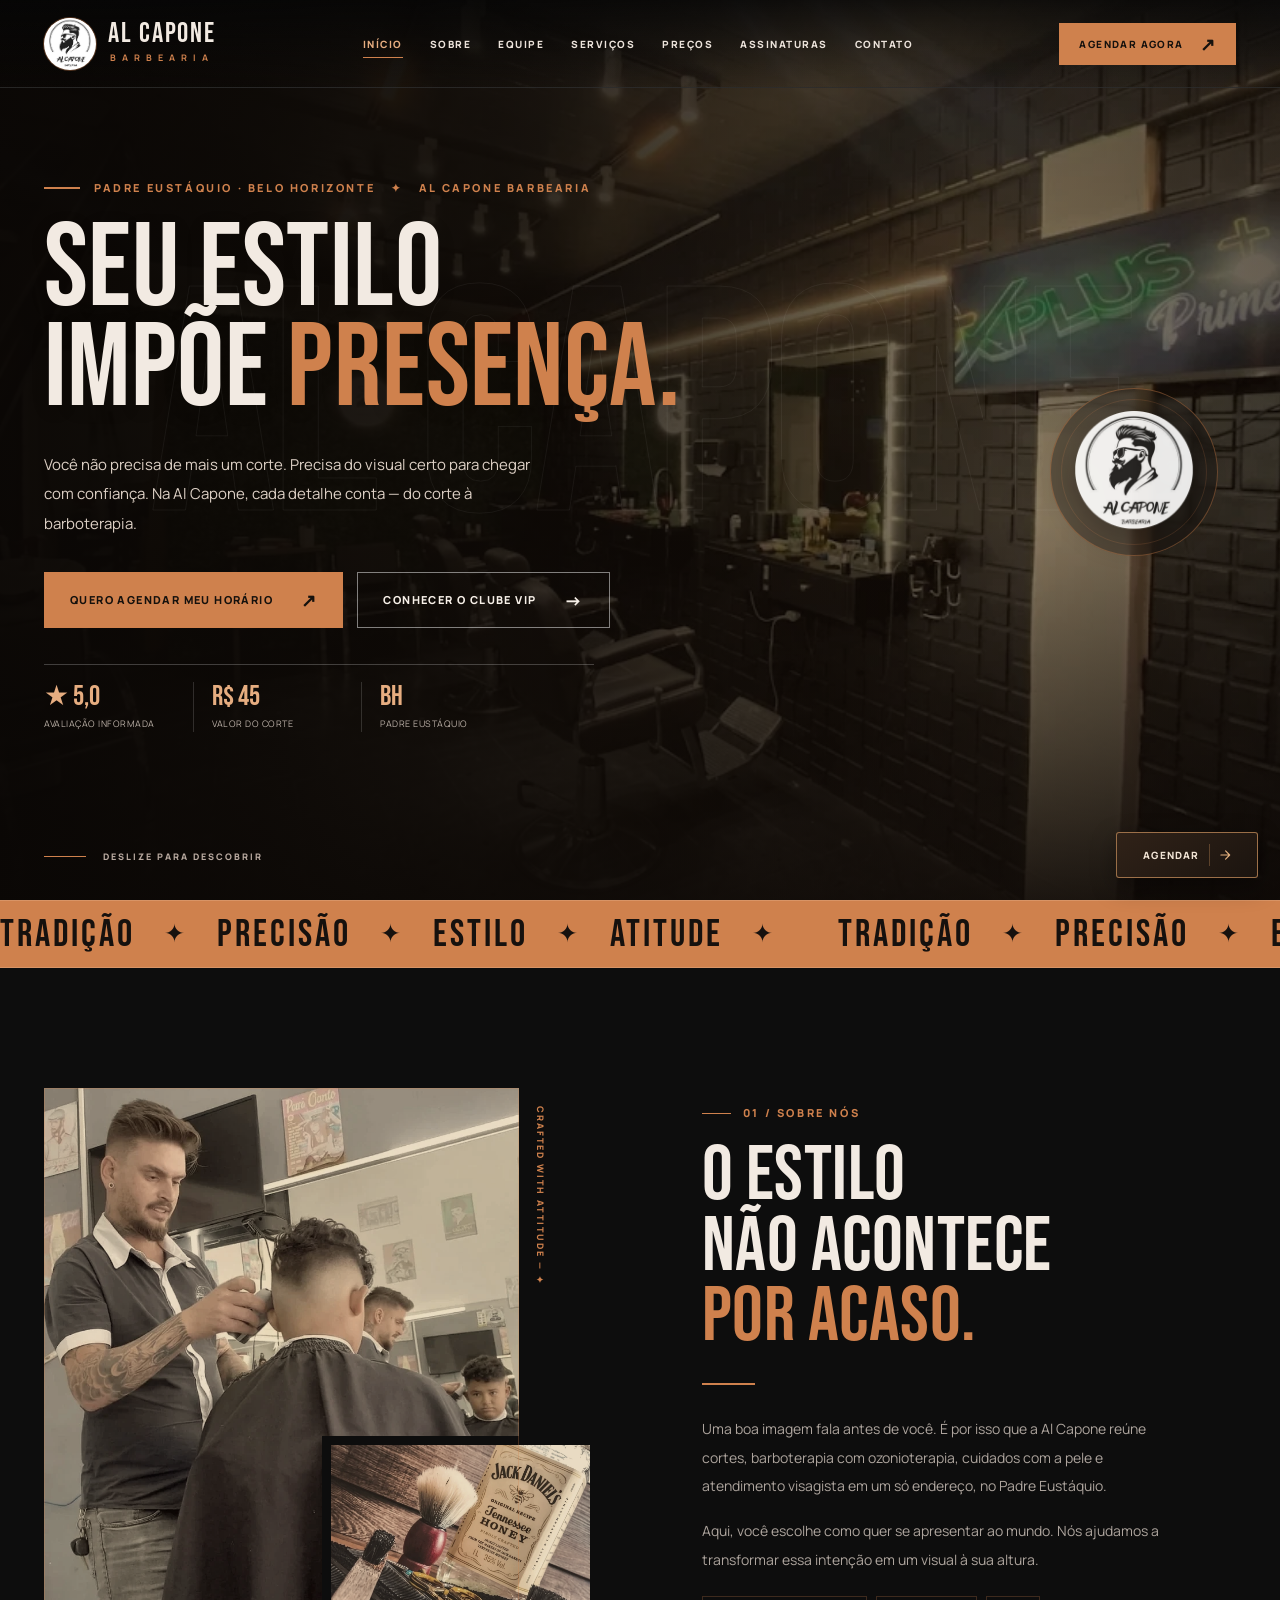
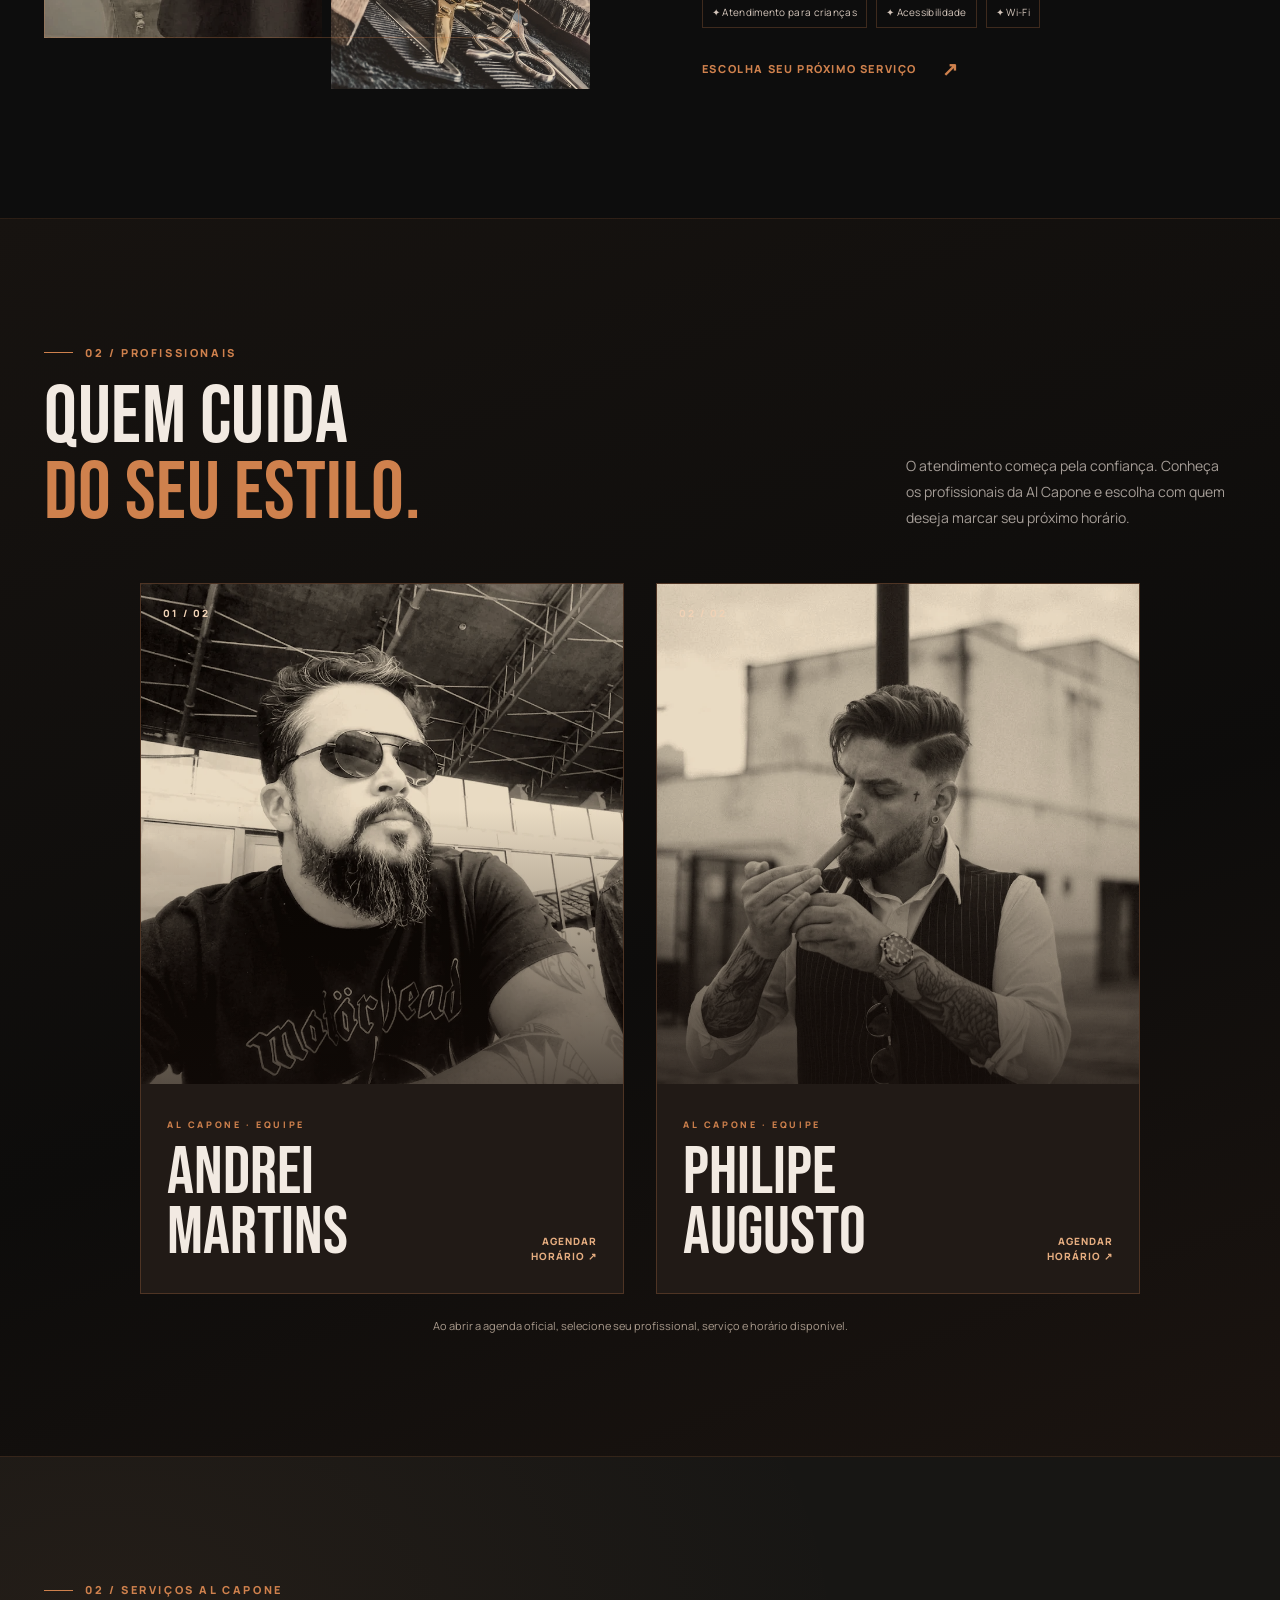
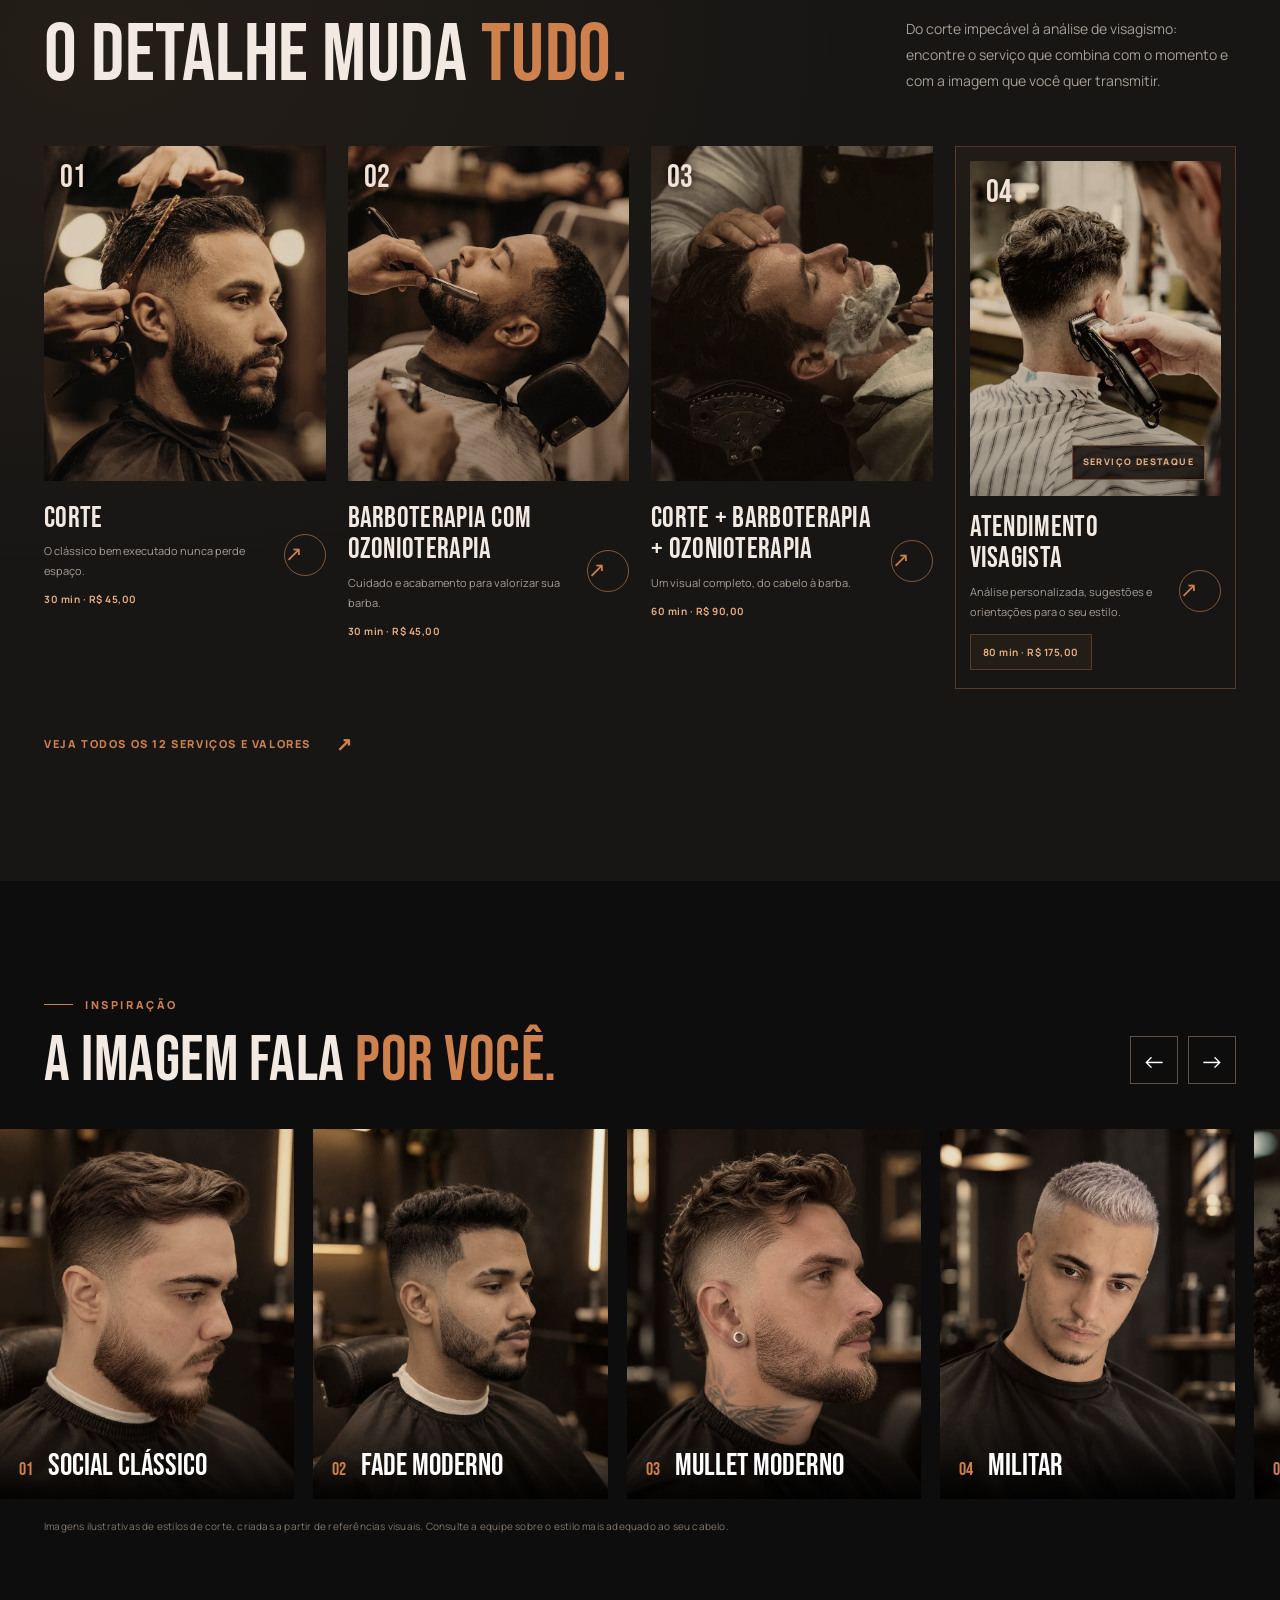
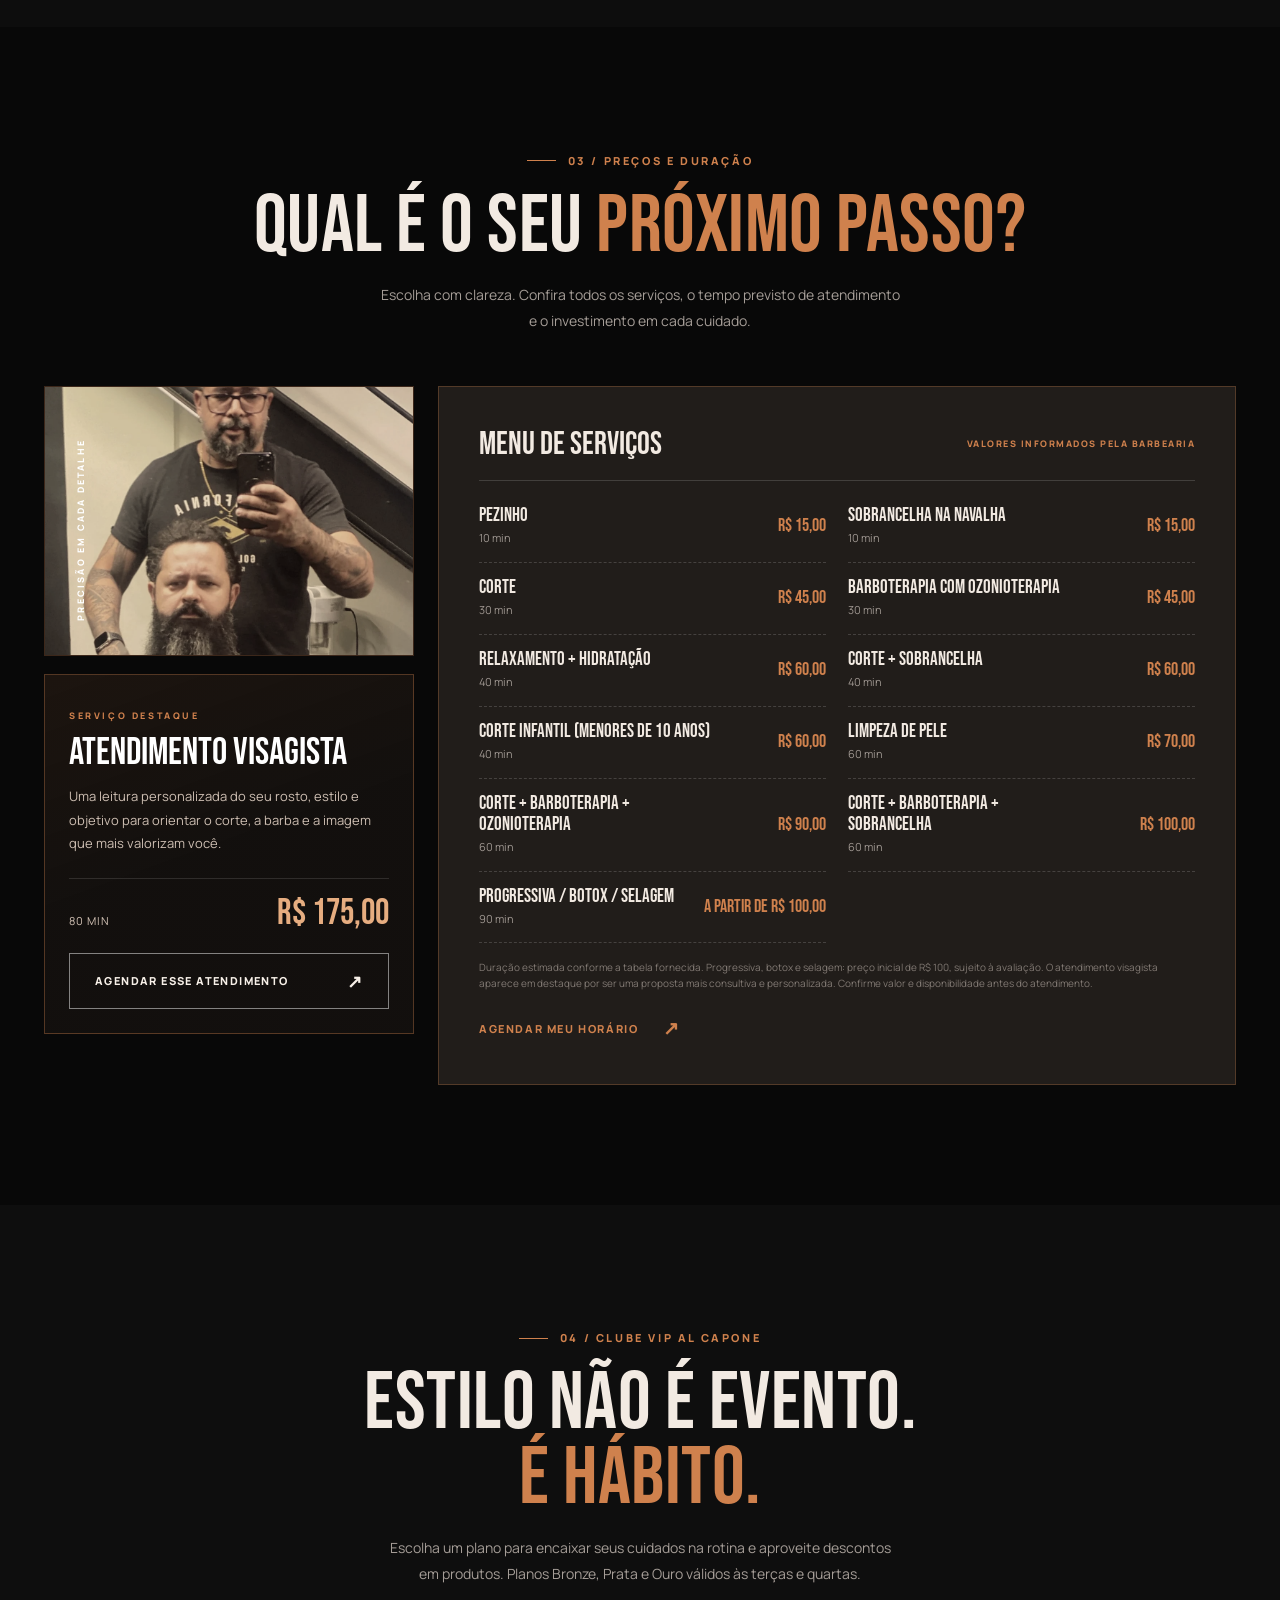
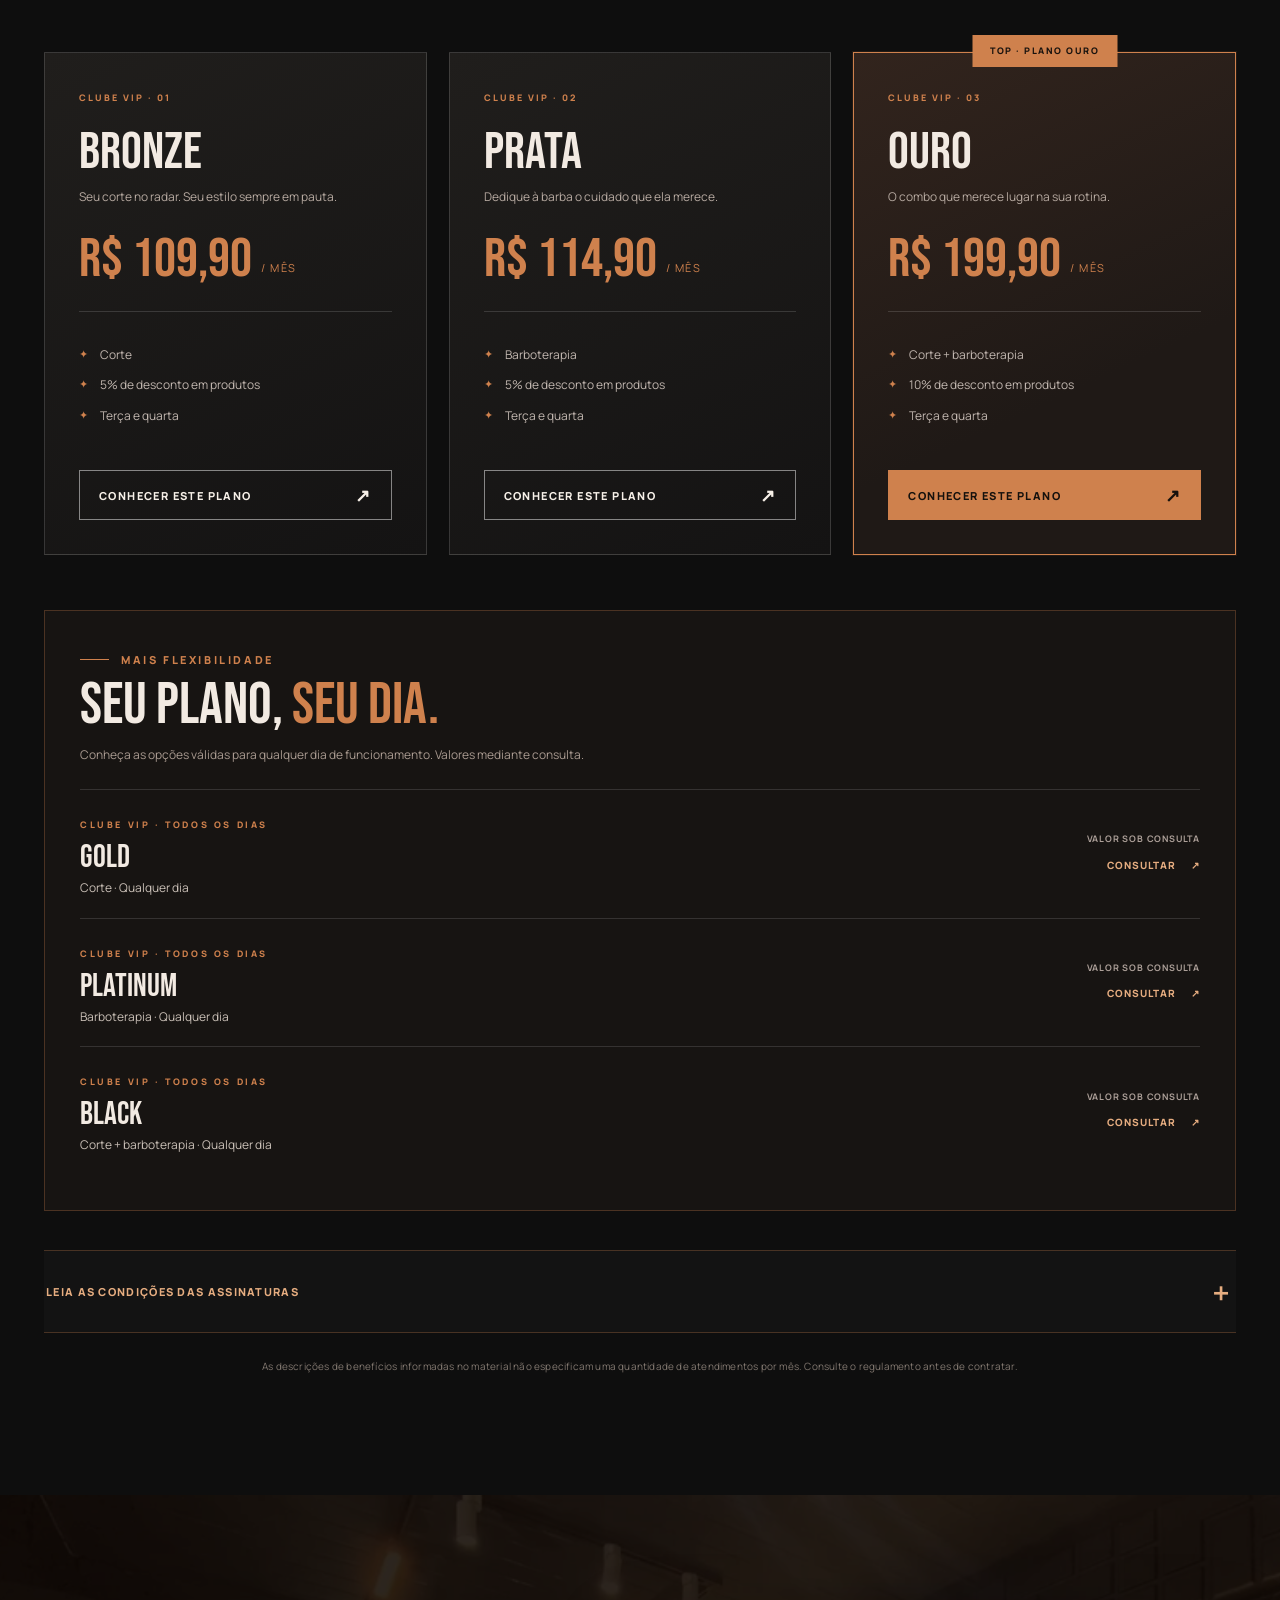
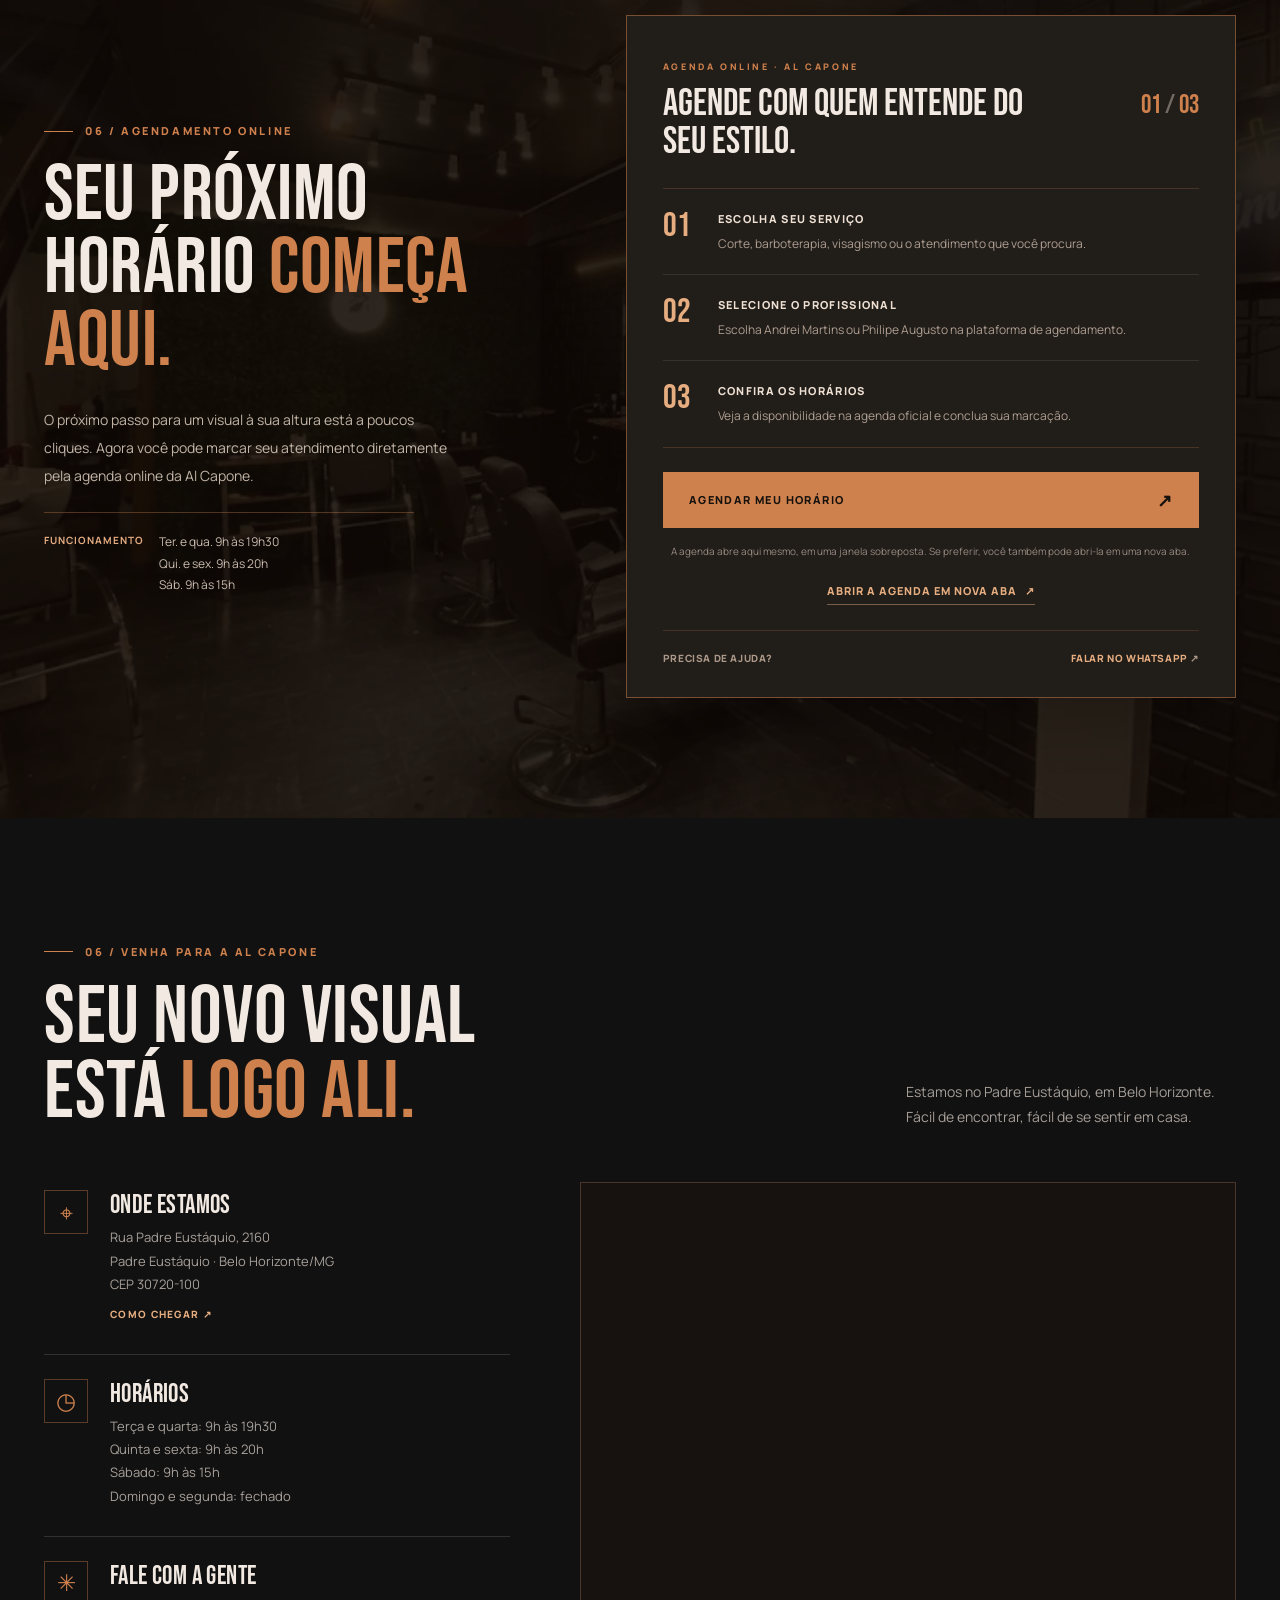
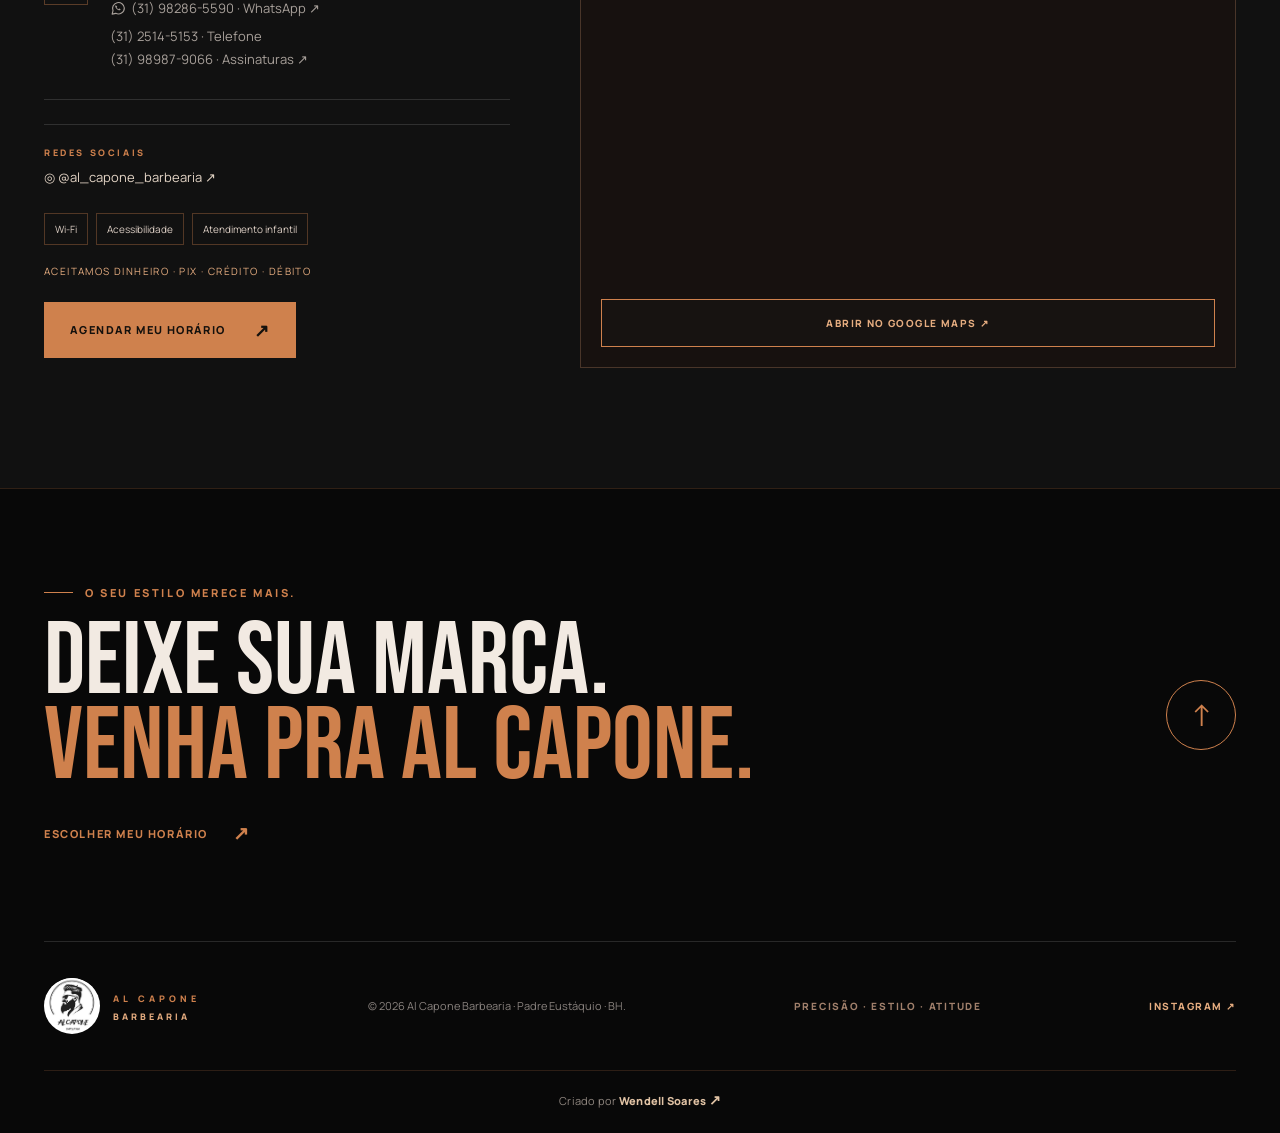
==== commit 83a03023: "Add files via upload" ====
--- a/index.html
+++ b/index.html
@@ -17,17 +17,18 @@
 <link href="css/alcapone.css" rel="stylesheet"/>
 <style id="alcapone-booking-ui">
 .booking-float {
-  position: fixed; z-index: 1000; right: 24px; bottom: 24px;
-  display: inline-flex; align-items: center; justify-content: center; gap: 12px;
-  min-height: 58px; padding: 0 24px; border: 1px solid rgba(255,255,255,.28);
-  border-radius: 999px; background: linear-gradient(135deg, #d8bd8b, #bd965b);
-  color: #17120f; font-family: Manrope, sans-serif; font-size: 12px;
-  font-weight: 800; letter-spacing: .09em; text-decoration: none; text-transform: uppercase;
-  box-shadow: 0 12px 34px rgba(0,0,0,.42); transition: transform .2s ease, box-shadow .2s ease;
-}
-.booking-float:hover { transform: translateY(-3px); box-shadow: 0 16px 38px rgba(0,0,0,.5); }
+  position: fixed; z-index: 1000; right: 22px; bottom: 22px;
+  display: inline-flex; align-items: center; justify-content: center; gap: 9px;
+  min-height: 46px; min-width: 142px; padding: 0 16px; border: 1px solid rgba(202,145,93,.72);
+  border-radius: 3px; background: linear-gradient(145deg, #302218, #1b140f);
+  color: #f1e4d5; font-family: Manrope, sans-serif; font-size: 10px;
+  font-weight: 800; letter-spacing: .12em; text-decoration: none; text-transform: uppercase;
+  box-shadow: 0 8px 24px rgba(0,0,0,.38); transition: transform .2s ease, border-color .2s ease, background .2s ease;
+}
+.booking-float:hover { transform: translateY(-2px); border-color: #e5b27f; background: #3a281b; }
 .booking-float:focus-visible, .booking-modal-close:focus-visible { outline: 3px solid #fff; outline-offset: 4px; }
-.booking-float .booking-float-arrow { font-size: 20px; line-height: 1; }
+.booking-float .booking-float-arrow { display:grid; place-items:center; width:22px; height:22px; color:#e5b27f; border-left:1px solid rgba(202,145,93,.35); padding-left:8px; }
+.booking-float .booking-float-arrow svg { width:14px; height:14px; fill:none; stroke:currentColor; stroke-width:2; stroke-linecap:round; stroke-linejoin:round; }
 .booking-modal {
   width: min(1120px, calc(100vw - 36px)); height: min(860px, calc(100dvh - 36px));
   max-width: none; max-height: none; padding: 0; border: 0; overflow: visible;
@@ -56,8 +57,9 @@
 .booking-modal-fallback a { color: #e6c58f; font-weight: 800; text-decoration: underline; text-underline-offset: 3px; }
 .booking-modal-frame { display: block; width: 100%; height: 100%; min-height: 0; border: 0; background: #fff; }
 @media (max-width: 700px) {
-  .booking-float { left: 14px; right: 14px; bottom: 12px; width: auto; min-height: 54px; }
-  body { padding-bottom: 82px; }
+  .booking-float { left:auto; right:14px; bottom:14px; min-width:122px; min-height:42px; padding:0 12px; gap:7px; font-size:9px; letter-spacing:.1em; }
+  .booking-float .booking-float-arrow { width:19px; height:19px; padding-left:6px; }
+  body { padding-bottom: 68px; }
   .booking-modal { width: 100vw; height: 100dvh; margin: 0; }
   .booking-modal-panel { border: 0; border-radius: 0; }
   .booking-modal-header { padding: 13px 16px; }
@@ -289,7 +291,7 @@
 <div class="footer-credit">Criado por <a aria-label="Visitar o site de Wendell Soares" href="https://wendellsoares.jor.br" rel="noopener noreferrer" target="_blank">Wendell Soares <span aria-hidden="true">↗</span></a></div></div>
 </footer>
 <a class="booking-float" href="https://dellsoares.github.io/alcapone-agendamento/" target="_blank" rel="noopener noreferrer" data-booking-open aria-label="Agendar meu horário na Al Capone">
-  <span>AGENDAR MEU HORÁRIO</span><span class="booking-float-arrow" aria-hidden="true">↗</span>
+  <span>AGENDAR</span><span class="booking-float-arrow" aria-hidden="true"><svg viewBox="0 0 24 24"><path d="M5 12h14M13 5l7 7-7 7"/></svg></span>
 </a>
 <dialog class="booking-modal" id="booking-modal" aria-labelledby="booking-modal-title">
   <div class="booking-modal-panel">
